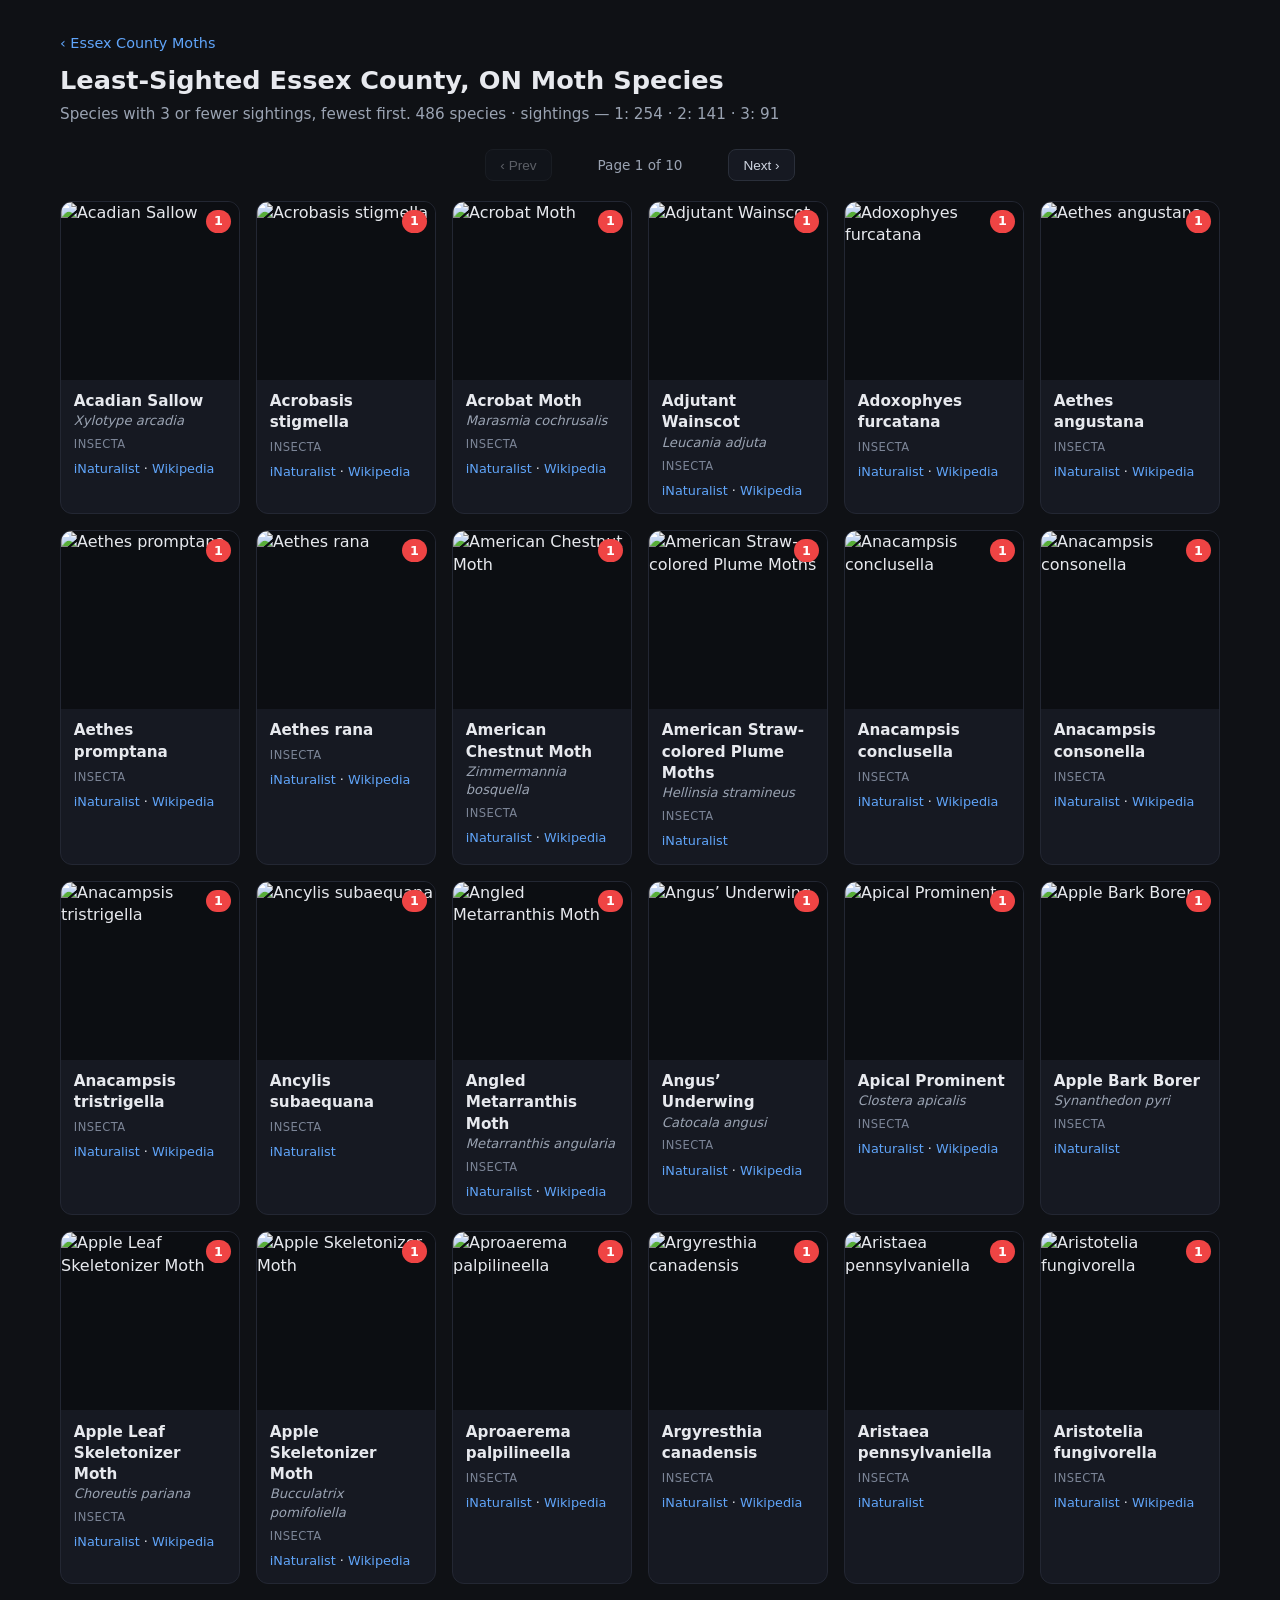
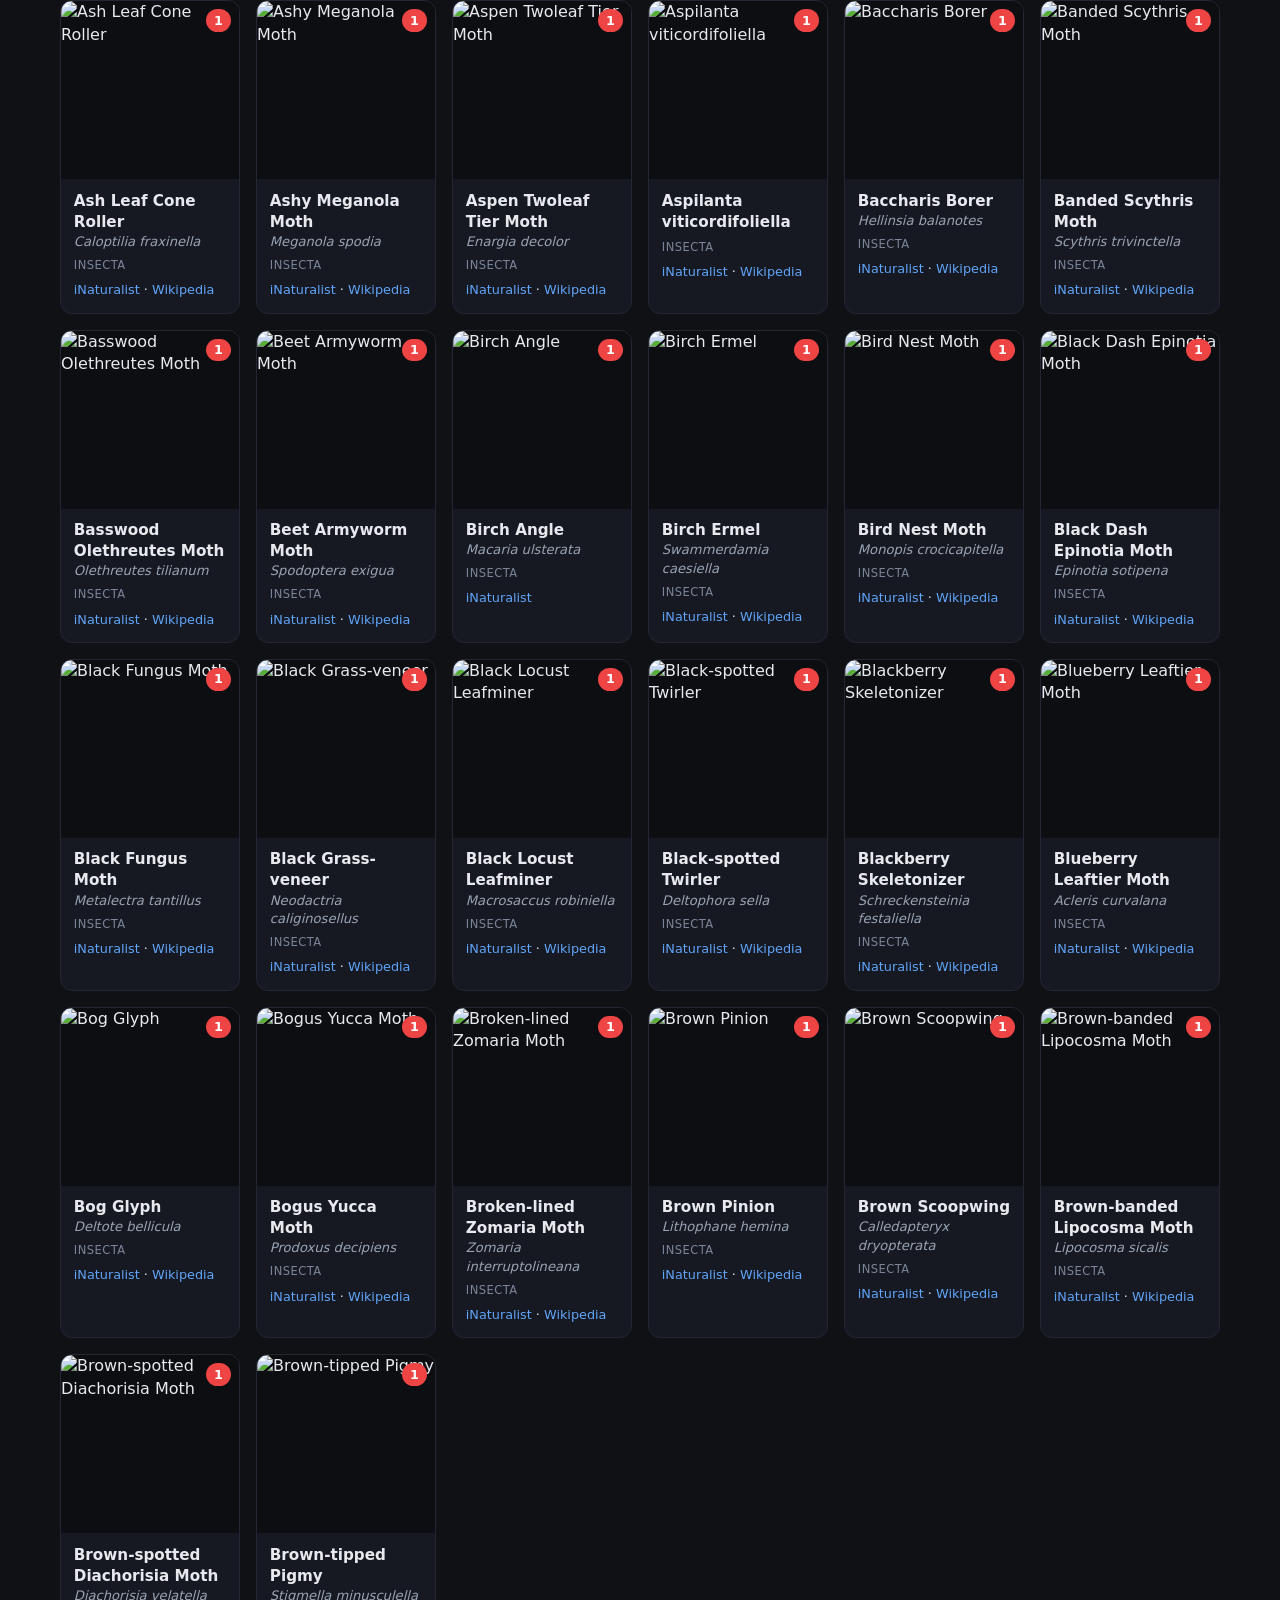
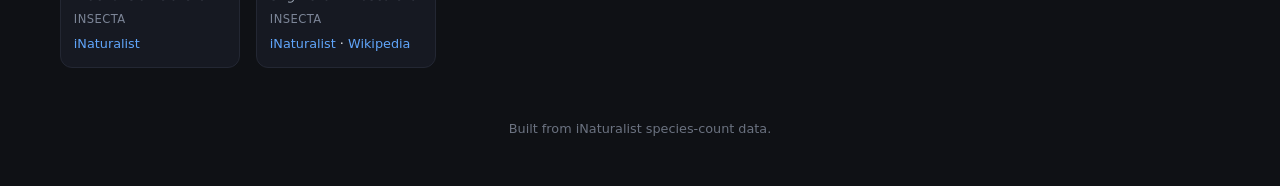
==== least-sighted/index.html @ c6293f6a "Add least-sighted species report page Adds a static /least-sighted page listing Essex County, ON mot" ====
<!DOCTYPE html>
<html lang="en">
<head>
<meta charset="utf-8">
<meta name="viewport" content="width=device-width, initial-scale=1">
<title>Least-Sighted Essex County, ON Moth Species (≤ 3 sightings)</title>
<style>
  :root { color-scheme: light dark; }
  * { box-sizing: border-box; }
  body {
    margin: 0; font-family: system-ui, -apple-system, Segoe UI, Roboto, sans-serif;
    background: #0f1115; color: #e7e9ee; line-height: 1.4;
  }
  header { padding: 2rem 1.25rem 1rem; max-width: 1200px; margin: 0 auto; }
  h1 { margin: 0 0 .35rem; font-size: 1.6rem; }
  .back { display: inline-block; margin-bottom: .6rem; color: #60a5fa; text-decoration: none; font-size: .9rem; }
  .back:hover { text-decoration: underline; }
  .sub { color: #9aa3b2; font-size: .95rem; }
  .grid {
    display: grid; gap: 1rem; padding: 1.25rem; max-width: 1200px; margin: 0 auto;
    grid-template-columns: repeat(auto-fill, minmax(180px, 1fr));
  }
  .card {
    background: #161922; border: 1px solid #232733; border-radius: 12px; overflow: hidden;
    display: flex; flex-direction: column;
  }
  .card[hidden] { display: none; }
  .photo { position: relative; aspect-ratio: 1; background: #0c0e12; }
  .photo img { width: 100%; height: 100%; object-fit: cover; display: block; }
  .no-photo {
    width: 100%; height: 100%; display: flex; align-items: center; justify-content: center;
    color: #555c6b; font-size: .8rem;
  }
  .badge {
    position: absolute; top: .5rem; right: .5rem; background: #ef4444; color: #fff;
    font-weight: 700; font-size: .8rem; padding: .15rem .5rem; border-radius: 999px;
  }
  .body { padding: .7rem .8rem .85rem; }
  .name { font-weight: 600; font-size: .95rem; }
  .sci { font-style: italic; color: #9aa3b2; font-size: .82rem; }
  .group { margin-top: .35rem; font-size: .72rem; color: #7c8597; text-transform: uppercase; letter-spacing: .04em; }
  .links { margin-top: .5rem; font-size: .8rem; }
  .links a { color: #60a5fa; text-decoration: none; }
  .links a:hover { text-decoration: underline; }
  .pager {
    display: flex; justify-content: center; align-items: center; gap: 1rem;
    padding: .5rem 1.25rem 0; max-width: 1200px; margin: 0 auto;
  }
  .pager button {
    padding: .45rem .9rem; border-radius: 8px; border: 1px solid #2a2f3a;
    background: #161922; color: #cfd5e1; cursor: pointer; font-size: .85rem;
  }
  .pager button:disabled { opacity: .4; cursor: default; }
  .pager .status { color: #9aa3b2; font-size: .85rem; min-width: 9rem; text-align: center; }
  footer { text-align: center; color: #6b7280; font-size: .8rem; padding: 2rem 1rem 3rem; }
</style>
</head>
<body>
<header>
  <a class="back" href="/">‹ Essex County Moths</a>
  <h1>Least-Sighted Essex County, ON Moth Species</h1>
  <div class="sub">
    Species with 3 or fewer sightings, fewest first.
    486 species · sightings — 1: 254 · 2: 141 · 3: 91
  </div>
</header>
<nav class="pager">
  <button id="prev">‹ Prev</button>
  <span class="status" id="status"></span>
  <button id="next">Next ›</button>
</nav>
<main>
  <div class="grid" id="grid">
      <article class="card" data-count="1">
        <div class="photo"><img loading="lazy" src="https://inaturalist-open-data.s3.amazonaws.com/photos/228590943/square.jpg" alt="Acadian Sallow"><span class="badge">1</span></div>
        <div class="body">
          <div class="name">Acadian Sallow</div>
          <div class="sci">Xylotype arcadia</div>
          <div class="group">Insecta</div>
          <div class="links"><a href="https://www.inaturalist.org/taxa/233867" target="_blank" rel="noopener">iNaturalist</a> · <a href="https://en.wikipedia.org/wiki/Xylotype_arcadia" target="_blank" rel="noopener">Wikipedia</a></div>
        </div>
      </article>
      <article class="card" data-count="1">
        <div class="photo"><img loading="lazy" src="https://inaturalist-open-data.s3.amazonaws.com/photos/45011936/square.jpeg" alt="Acrobasis stigmella"><span class="badge">1</span></div>
        <div class="body">
          <div class="name">Acrobasis stigmella</div>
          
          <div class="group">Insecta</div>
          <div class="links"><a href="https://www.inaturalist.org/taxa/212387" target="_blank" rel="noopener">iNaturalist</a> · <a href="http://en.wikipedia.org/wiki/Acrobasis_stigmella" target="_blank" rel="noopener">Wikipedia</a></div>
        </div>
      </article>
      <article class="card" data-count="1">
        <div class="photo"><img loading="lazy" src="https://static.inaturalist.org/photos/108784611/square.jpeg" alt="Acrobat Moth"><span class="badge">1</span></div>
        <div class="body">
          <div class="name">Acrobat Moth</div>
          <div class="sci">Marasmia cochrusalis</div>
          <div class="group">Insecta</div>
          <div class="links"><a href="https://www.inaturalist.org/taxa/1273860" target="_blank" rel="noopener">iNaturalist</a> · <a href="https://en.wikipedia.org/wiki/Cnaphalocrocis_cochrusalis" target="_blank" rel="noopener">Wikipedia</a></div>
        </div>
      </article>
      <article class="card" data-count="1">
        <div class="photo"><img loading="lazy" src="https://inaturalist-open-data.s3.amazonaws.com/photos/2779667/square.jpg" alt="Adjutant Wainscot"><span class="badge">1</span></div>
        <div class="body">
          <div class="name">Adjutant Wainscot</div>
          <div class="sci">Leucania adjuta</div>
          <div class="group">Insecta</div>
          <div class="links"><a href="https://www.inaturalist.org/taxa/223541" target="_blank" rel="noopener">iNaturalist</a> · <a href="http://en.wikipedia.org/wiki/Leucania_adjuta" target="_blank" rel="noopener">Wikipedia</a></div>
        </div>
      </article>
      <article class="card" data-count="1">
        <div class="photo"><img loading="lazy" src="https://inaturalist-open-data.s3.amazonaws.com/photos/51182536/square.jpeg" alt="Adoxophyes furcatana"><span class="badge">1</span></div>
        <div class="body">
          <div class="name">Adoxophyes furcatana</div>
          
          <div class="group">Insecta</div>
          <div class="links"><a href="https://www.inaturalist.org/taxa/417052" target="_blank" rel="noopener">iNaturalist</a> · <a href="http://en.wikipedia.org/wiki/Adoxophyes_furcatana" target="_blank" rel="noopener">Wikipedia</a></div>
        </div>
      </article>
      <article class="card" data-count="1">
        <div class="photo"><img loading="lazy" src="https://inaturalist-open-data.s3.amazonaws.com/photos/246183933/square.jpeg" alt="Aethes angustana"><span class="badge">1</span></div>
        <div class="body">
          <div class="name">Aethes angustana</div>
          
          <div class="group">Insecta</div>
          <div class="links"><a href="https://www.inaturalist.org/taxa/147369" target="_blank" rel="noopener">iNaturalist</a> · <a href="http://en.wikipedia.org/wiki/Aethes_angustana" target="_blank" rel="noopener">Wikipedia</a></div>
        </div>
      </article>
      <article class="card" data-count="1">
        <div class="photo"><img loading="lazy" src="https://static.inaturalist.org/photos/131575734/square.jpg" alt="Aethes promptana"><span class="badge">1</span></div>
        <div class="body">
          <div class="name">Aethes promptana</div>
          
          <div class="group">Insecta</div>
          <div class="links"><a href="https://www.inaturalist.org/taxa/326204" target="_blank" rel="noopener">iNaturalist</a> · <a href="http://en.wikipedia.org/wiki/Aethes_promptana" target="_blank" rel="noopener">Wikipedia</a></div>
        </div>
      </article>
      <article class="card" data-count="1">
        <div class="photo"><img loading="lazy" src="https://static.inaturalist.org/photos/153287614/square.jpg" alt="Aethes rana"><span class="badge">1</span></div>
        <div class="body">
          <div class="name">Aethes rana</div>
          
          <div class="group">Insecta</div>
          <div class="links"><a href="https://www.inaturalist.org/taxa/417063" target="_blank" rel="noopener">iNaturalist</a> · <a href="http://en.wikipedia.org/wiki/Aethes_rana" target="_blank" rel="noopener">Wikipedia</a></div>
        </div>
      </article>
      <article class="card" data-count="1">
        <div class="photo"><img loading="lazy" src="https://inaturalist-open-data.s3.amazonaws.com/photos/14692122/square.jpg" alt="American Chestnut Moth"><span class="badge">1</span></div>
        <div class="body">
          <div class="name">American Chestnut Moth</div>
          <div class="sci">Zimmermannia bosquella</div>
          <div class="group">Insecta</div>
          <div class="links"><a href="https://www.inaturalist.org/taxa/702266" target="_blank" rel="noopener">iNaturalist</a> · <a href="https://en.wikipedia.org/wiki/Zimmermannia_bosquella" target="_blank" rel="noopener">Wikipedia</a></div>
        </div>
      </article>
      <article class="card" data-count="1">
        <div class="photo"><img loading="lazy" src="https://inaturalist-open-data.s3.amazonaws.com/photos/91173132/square.jpg" alt="American Straw-colored Plume Moths"><span class="badge">1</span></div>
        <div class="body">
          <div class="name">American Straw-colored Plume Moths</div>
          <div class="sci">Hellinsia stramineus</div>
          <div class="group">Insecta</div>
          <div class="links"><a href="https://www.inaturalist.org/taxa/1520302" target="_blank" rel="noopener">iNaturalist</a></div>
        </div>
      </article>
      <article class="card" data-count="1">
        <div class="photo"><img loading="lazy" src="https://inaturalist-open-data.s3.amazonaws.com/photos/219558290/square.jpg" alt="Anacampsis conclusella"><span class="badge">1</span></div>
        <div class="body">
          <div class="name">Anacampsis conclusella</div>
          
          <div class="group">Insecta</div>
          <div class="links"><a href="https://www.inaturalist.org/taxa/213495" target="_blank" rel="noopener">iNaturalist</a> · <a href="http://en.wikipedia.org/wiki/Anacampsis_conclusella" target="_blank" rel="noopener">Wikipedia</a></div>
        </div>
      </article>
      <article class="card" data-count="1">
        <div class="photo"><img loading="lazy" src="https://static.inaturalist.org/photos/159290033/square.jpg" alt="Anacampsis consonella"><span class="badge">1</span></div>
        <div class="body">
          <div class="name">Anacampsis consonella</div>
          
          <div class="group">Insecta</div>
          <div class="links"><a href="https://www.inaturalist.org/taxa/931537" target="_blank" rel="noopener">iNaturalist</a> · <a href="https://en.wikipedia.org/wiki/Anacampsis_consonella" target="_blank" rel="noopener">Wikipedia</a></div>
        </div>
      </article>
      <article class="card" data-count="1">
        <div class="photo"><img loading="lazy" src="https://inaturalist-open-data.s3.amazonaws.com/photos/9163105/square.jpg" alt="Anacampsis tristrigella"><span class="badge">1</span></div>
        <div class="body">
          <div class="name">Anacampsis tristrigella</div>
          
          <div class="group">Insecta</div>
          <div class="links"><a href="https://www.inaturalist.org/taxa/213500" target="_blank" rel="noopener">iNaturalist</a> · <a href="http://en.wikipedia.org/wiki/Anacampsis_tristrigella" target="_blank" rel="noopener">Wikipedia</a></div>
        </div>
      </article>
      <article class="card" data-count="1">
        <div class="photo"><img loading="lazy" src="https://inaturalist-open-data.s3.amazonaws.com/photos/125121401/square.jpg" alt="Ancylis subaequana"><span class="badge">1</span></div>
        <div class="body">
          <div class="name">Ancylis subaequana</div>
          
          <div class="group">Insecta</div>
          <div class="links"><a href="https://www.inaturalist.org/taxa/1240363" target="_blank" rel="noopener">iNaturalist</a></div>
        </div>
      </article>
      <article class="card" data-count="1">
        <div class="photo"><img loading="lazy" src="https://static.inaturalist.org/photos/20869927/square.jpg" alt="Angled Metarranthis Moth"><span class="badge">1</span></div>
        <div class="body">
          <div class="name">Angled Metarranthis Moth</div>
          <div class="sci">Metarranthis angularia</div>
          <div class="group">Insecta</div>
          <div class="links"><a href="https://www.inaturalist.org/taxa/224981" target="_blank" rel="noopener">iNaturalist</a> · <a href="https://en.wikipedia.org/wiki/Metarranthis_angularia" target="_blank" rel="noopener">Wikipedia</a></div>
        </div>
      </article>
      <article class="card" data-count="1">
        <div class="photo"><img loading="lazy" src="https://inaturalist-open-data.s3.amazonaws.com/photos/4463644/square.jpg" alt="Angus’ Underwing"><span class="badge">1</span></div>
        <div class="body">
          <div class="name">Angus’ Underwing</div>
          <div class="sci">Catocala angusi</div>
          <div class="group">Insecta</div>
          <div class="links"><a href="https://www.inaturalist.org/taxa/216253" target="_blank" rel="noopener">iNaturalist</a> · <a href="http://en.wikipedia.org/wiki/Catocala_angusi" target="_blank" rel="noopener">Wikipedia</a></div>
        </div>
      </article>
      <article class="card" data-count="1">
        <div class="photo"><img loading="lazy" src="https://inaturalist-open-data.s3.amazonaws.com/photos/219722483/square.jpeg" alt="Apical Prominent"><span class="badge">1</span></div>
        <div class="body">
          <div class="name">Apical Prominent</div>
          <div class="sci">Clostera apicalis</div>
          <div class="group">Insecta</div>
          <div class="links"><a href="https://www.inaturalist.org/taxa/59199" target="_blank" rel="noopener">iNaturalist</a> · <a href="http://en.wikipedia.org/wiki/Clostera_apicalis" target="_blank" rel="noopener">Wikipedia</a></div>
        </div>
      </article>
      <article class="card" data-count="1">
        <div class="photo"><img loading="lazy" src="https://inaturalist-open-data.s3.amazonaws.com/photos/9532154/square.jpg" alt="Apple Bark Borer"><span class="badge">1</span></div>
        <div class="body">
          <div class="name">Apple Bark Borer</div>
          <div class="sci">Synanthedon pyri</div>
          <div class="group">Insecta</div>
          <div class="links"><a href="https://www.inaturalist.org/taxa/232124" target="_blank" rel="noopener">iNaturalist</a></div>
        </div>
      </article>
      <article class="card" data-count="1">
        <div class="photo"><img loading="lazy" src="https://inaturalist-open-data.s3.amazonaws.com/photos/20405516/square.jpg" alt="Apple Leaf Skeletonizer Moth"><span class="badge">1</span></div>
        <div class="body">
          <div class="name">Apple Leaf Skeletonizer Moth</div>
          <div class="sci">Choreutis pariana</div>
          <div class="group">Insecta</div>
          <div class="links"><a href="https://www.inaturalist.org/taxa/203337" target="_blank" rel="noopener">iNaturalist</a> · <a href="http://en.wikipedia.org/wiki/Choreutis_pariana" target="_blank" rel="noopener">Wikipedia</a></div>
        </div>
      </article>
      <article class="card" data-count="1">
        <div class="photo"><img loading="lazy" src="https://inaturalist-open-data.s3.amazonaws.com/photos/4809365/square.jpeg" alt="Apple Skeletonizer Moth"><span class="badge">1</span></div>
        <div class="body">
          <div class="name">Apple Skeletonizer Moth</div>
          <div class="sci">Bucculatrix pomifoliella</div>
          <div class="group">Insecta</div>
          <div class="links"><a href="https://www.inaturalist.org/taxa/215510" target="_blank" rel="noopener">iNaturalist</a> · <a href="http://en.wikipedia.org/wiki/Bucculatrix_pomifoliella" target="_blank" rel="noopener">Wikipedia</a></div>
        </div>
      </article>
      <article class="card" data-count="1">
        <div class="photo"><img loading="lazy" src="https://inaturalist-open-data.s3.amazonaws.com/photos/4551488/square.jpeg" alt="Aproaerema palpilineella"><span class="badge">1</span></div>
        <div class="body">
          <div class="name">Aproaerema palpilineella</div>
          
          <div class="group">Insecta</div>
          <div class="links"><a href="https://www.inaturalist.org/taxa/791098" target="_blank" rel="noopener">iNaturalist</a> · <a href="https://en.wikipedia.org/wiki/Aproaerema_palpilineella" target="_blank" rel="noopener">Wikipedia</a></div>
        </div>
      </article>
      <article class="card" data-count="1">
        <div class="photo"><img loading="lazy" src="https://inaturalist-open-data.s3.amazonaws.com/photos/466588173/square.jpg" alt="Argyresthia canadensis"><span class="badge">1</span></div>
        <div class="body">
          <div class="name">Argyresthia canadensis</div>
          
          <div class="group">Insecta</div>
          <div class="links"><a href="https://www.inaturalist.org/taxa/214134" target="_blank" rel="noopener">iNaturalist</a> · <a href="http://en.wikipedia.org/wiki/Argyresthia_canadensis" target="_blank" rel="noopener">Wikipedia</a></div>
        </div>
      </article>
      <article class="card" data-count="1">
        <div class="photo"><img loading="lazy" src="https://static.inaturalist.org/photos/48729256/square.jpg" alt="Aristaea pennsylvaniella"><span class="badge">1</span></div>
        <div class="body">
          <div class="name">Aristaea pennsylvaniella</div>
          
          <div class="group">Insecta</div>
          <div class="links"><a href="https://www.inaturalist.org/taxa/1514594" target="_blank" rel="noopener">iNaturalist</a></div>
        </div>
      </article>
      <article class="card" data-count="1">
        <div class="photo"><img loading="lazy" src="https://static.inaturalist.org/photos/12808091/square.jpg" alt="Aristotelia fungivorella"><span class="badge">1</span></div>
        <div class="body">
          <div class="name">Aristotelia fungivorella</div>
          
          <div class="group">Insecta</div>
          <div class="links"><a href="https://www.inaturalist.org/taxa/215213" target="_blank" rel="noopener">iNaturalist</a> · <a href="http://en.wikipedia.org/wiki/Aristotelia_fungivorella" target="_blank" rel="noopener">Wikipedia</a></div>
        </div>
      </article>
      <article class="card" data-count="1">
        <div class="photo"><img loading="lazy" src="https://static.inaturalist.org/photos/12802231/square.jpg" alt="Ash Leaf Cone Roller"><span class="badge">1</span></div>
        <div class="body">
          <div class="name">Ash Leaf Cone Roller</div>
          <div class="sci">Caloptilia fraxinella</div>
          <div class="group">Insecta</div>
          <div class="links"><a href="https://www.inaturalist.org/taxa/215892" target="_blank" rel="noopener">iNaturalist</a> · <a href="http://en.wikipedia.org/wiki/Caloptilia_fraxinella" target="_blank" rel="noopener">Wikipedia</a></div>
        </div>
      </article>
      <article class="card" data-count="1">
        <div class="photo"><img loading="lazy" src="https://inaturalist-open-data.s3.amazonaws.com/photos/3085801/square.jpg" alt="Ashy Meganola Moth"><span class="badge">1</span></div>
        <div class="body">
          <div class="name">Ashy Meganola Moth</div>
          <div class="sci">Meganola spodia</div>
          <div class="group">Insecta</div>
          <div class="links"><a href="https://www.inaturalist.org/taxa/224527" target="_blank" rel="noopener">iNaturalist</a> · <a href="https://en.wikipedia.org/wiki/Meganola_spodia" target="_blank" rel="noopener">Wikipedia</a></div>
        </div>
      </article>
      <article class="card" data-count="1">
        <div class="photo"><img loading="lazy" src="https://inaturalist-open-data.s3.amazonaws.com/photos/151677131/square.jpeg" alt="Aspen Twoleaf Tier Moth"><span class="badge">1</span></div>
        <div class="body">
          <div class="name">Aspen Twoleaf Tier Moth</div>
          <div class="sci">Enargia decolor</div>
          <div class="group">Insecta</div>
          <div class="links"><a href="https://www.inaturalist.org/taxa/219124" target="_blank" rel="noopener">iNaturalist</a> · <a href="http://en.wikipedia.org/wiki/Enargia_decolor" target="_blank" rel="noopener">Wikipedia</a></div>
        </div>
      </article>
      <article class="card" data-count="1">
        <div class="photo"><img loading="lazy" src="https://inaturalist-open-data.s3.amazonaws.com/photos/50436416/square.jpeg" alt="Aspilanta viticordifoliella"><span class="badge">1</span></div>
        <div class="body">
          <div class="name">Aspilanta viticordifoliella</div>
          
          <div class="group">Insecta</div>
          <div class="links"><a href="https://www.inaturalist.org/taxa/1119472" target="_blank" rel="noopener">iNaturalist</a> · <a href="https://en.wikipedia.org/wiki/Aspilanta_viticordifoliella" target="_blank" rel="noopener">Wikipedia</a></div>
        </div>
      </article>
      <article class="card" data-count="1">
        <div class="photo"><img loading="lazy" src="https://inaturalist-open-data.s3.amazonaws.com/photos/14837835/square.jpg" alt="Baccharis Borer"><span class="badge">1</span></div>
        <div class="body">
          <div class="name">Baccharis Borer</div>
          <div class="sci">Hellinsia balanotes</div>
          <div class="group">Insecta</div>
          <div class="links"><a href="https://www.inaturalist.org/taxa/479364" target="_blank" rel="noopener">iNaturalist</a> · <a href="http://en.wikipedia.org/wiki/Hellinsia_balanotes" target="_blank" rel="noopener">Wikipedia</a></div>
        </div>
      </article>
      <article class="card" data-count="1">
        <div class="photo"><img loading="lazy" src="https://inaturalist-open-data.s3.amazonaws.com/photos/92805337/square.jpeg" alt="Banded Scythris Moth"><span class="badge">1</span></div>
        <div class="body">
          <div class="name">Banded Scythris Moth</div>
          <div class="sci">Scythris trivinctella</div>
          <div class="group">Insecta</div>
          <div class="links"><a href="https://www.inaturalist.org/taxa/332481" target="_blank" rel="noopener">iNaturalist</a> · <a href="http://en.wikipedia.org/wiki/Scythris_trivinctella" target="_blank" rel="noopener">Wikipedia</a></div>
        </div>
      </article>
      <article class="card" data-count="1">
        <div class="photo"><img loading="lazy" src="https://inaturalist-open-data.s3.amazonaws.com/photos/673898/square.jpg" alt="Basswood Olethreutes Moth"><span class="badge">1</span></div>
        <div class="body">
          <div class="name">Basswood Olethreutes Moth</div>
          <div class="sci">Olethreutes tilianum</div>
          <div class="group">Insecta</div>
          <div class="links"><a href="https://www.inaturalist.org/taxa/325989" target="_blank" rel="noopener">iNaturalist</a> · <a href="http://en.wikipedia.org/wiki/Olethreutes_tilianum" target="_blank" rel="noopener">Wikipedia</a></div>
        </div>
      </article>
      <article class="card" data-count="1">
        <div class="photo"><img loading="lazy" src="https://static.inaturalist.org/photos/105568573/square.jpeg" alt="Beet Armyworm Moth"><span class="badge">1</span></div>
        <div class="body">
          <div class="name">Beet Armyworm Moth</div>
          <div class="sci">Spodoptera exigua</div>
          <div class="group">Insecta</div>
          <div class="links"><a href="https://www.inaturalist.org/taxa/231425" target="_blank" rel="noopener">iNaturalist</a> · <a href="http://en.wikipedia.org/wiki/Beet_armyworm" target="_blank" rel="noopener">Wikipedia</a></div>
        </div>
      </article>
      <article class="card" data-count="1">
        <div class="photo"><img loading="lazy" src="https://inaturalist-open-data.s3.amazonaws.com/photos/80650597/square.jpeg" alt="Birch Angle"><span class="badge">1</span></div>
        <div class="body">
          <div class="name">Birch Angle</div>
          <div class="sci">Macaria ulsterata</div>
          <div class="group">Insecta</div>
          <div class="links"><a href="https://www.inaturalist.org/taxa/1382006" target="_blank" rel="noopener">iNaturalist</a></div>
        </div>
      </article>
      <article class="card" data-count="1">
        <div class="photo"><img loading="lazy" src="https://static.inaturalist.org/photos/12808109/square.jpg" alt="Birch Ermel"><span class="badge">1</span></div>
        <div class="body">
          <div class="name">Birch Ermel</div>
          <div class="sci">Swammerdamia caesiella</div>
          <div class="group">Insecta</div>
          <div class="links"><a href="https://www.inaturalist.org/taxa/232017" target="_blank" rel="noopener">iNaturalist</a> · <a href="https://en.wikipedia.org/wiki/Swammerdamia_caesiella" target="_blank" rel="noopener">Wikipedia</a></div>
        </div>
      </article>
      <article class="card" data-count="1">
        <div class="photo"><img loading="lazy" src="https://static.inaturalist.org/photos/52753586/square.jpeg" alt="Bird Nest Moth"><span class="badge">1</span></div>
        <div class="body">
          <div class="name">Bird Nest Moth</div>
          <div class="sci">Monopis crocicapitella</div>
          <div class="group">Insecta</div>
          <div class="links"><a href="https://www.inaturalist.org/taxa/225223" target="_blank" rel="noopener">iNaturalist</a> · <a href="http://en.wikipedia.org/wiki/Monopis_crocicapitella" target="_blank" rel="noopener">Wikipedia</a></div>
        </div>
      </article>
      <article class="card" data-count="1">
        <div class="photo"><img loading="lazy" src="https://inaturalist-open-data.s3.amazonaws.com/photos/13759217/square.jpg" alt="Black Dash Epinotia Moth"><span class="badge">1</span></div>
        <div class="body">
          <div class="name">Black Dash Epinotia Moth</div>
          <div class="sci">Epinotia sotipena</div>
          <div class="group">Insecta</div>
          <div class="links"><a href="https://www.inaturalist.org/taxa/219348" target="_blank" rel="noopener">iNaturalist</a> · <a href="https://en.wikipedia.org/wiki/Epinotia_sotipena" target="_blank" rel="noopener">Wikipedia</a></div>
        </div>
      </article>
      <article class="card" data-count="1">
        <div class="photo"><img loading="lazy" src="https://inaturalist-open-data.s3.amazonaws.com/photos/2605921/square.jpg" alt="Black Fungus Moth"><span class="badge">1</span></div>
        <div class="body">
          <div class="name">Black Fungus Moth</div>
          <div class="sci">Metalectra tantillus</div>
          <div class="group">Insecta</div>
          <div class="links"><a href="https://www.inaturalist.org/taxa/224972" target="_blank" rel="noopener">iNaturalist</a> · <a href="http://en.wikipedia.org/wiki/Metalectra_tantillus" target="_blank" rel="noopener">Wikipedia</a></div>
        </div>
      </article>
      <article class="card" data-count="1">
        <div class="photo"><img loading="lazy" src="https://inaturalist-open-data.s3.amazonaws.com/photos/358053/square.JPG" alt="Black Grass-veneer"><span class="badge">1</span></div>
        <div class="body">
          <div class="name">Black Grass-veneer</div>
          <div class="sci">Neodactria caliginosellus</div>
          <div class="group">Insecta</div>
          <div class="links"><a href="https://www.inaturalist.org/taxa/320585" target="_blank" rel="noopener">iNaturalist</a> · <a href="http://en.wikipedia.org/wiki/Neodactria_caliginosellus" target="_blank" rel="noopener">Wikipedia</a></div>
        </div>
      </article>
      <article class="card" data-count="1">
        <div class="photo"><img loading="lazy" src="https://inaturalist-open-data.s3.amazonaws.com/photos/407118892/square.jpg" alt="Black Locust Leafminer"><span class="badge">1</span></div>
        <div class="body">
          <div class="name">Black Locust Leafminer</div>
          <div class="sci">Macrosaccus robiniella</div>
          <div class="group">Insecta</div>
          <div class="links"><a href="https://www.inaturalist.org/taxa/508151" target="_blank" rel="noopener">iNaturalist</a> · <a href="http://en.wikipedia.org/wiki/Macrosaccus_robiniella" target="_blank" rel="noopener">Wikipedia</a></div>
        </div>
      </article>
      <article class="card" data-count="1">
        <div class="photo"><img loading="lazy" src="https://inaturalist-open-data.s3.amazonaws.com/photos/83754114/square.jpg" alt="Black-spotted Twirler"><span class="badge">1</span></div>
        <div class="body">
          <div class="name">Black-spotted Twirler</div>
          <div class="sci">Deltophora sella</div>
          <div class="group">Insecta</div>
          <div class="links"><a href="https://www.inaturalist.org/taxa/324643" target="_blank" rel="noopener">iNaturalist</a> · <a href="http://en.wikipedia.org/wiki/Deltophora_sella" target="_blank" rel="noopener">Wikipedia</a></div>
        </div>
      </article>
      <article class="card" data-count="1">
        <div class="photo"><img loading="lazy" src="https://static.inaturalist.org/photos/17403666/square.jpg" alt="Blackberry Skeletonizer"><span class="badge">1</span></div>
        <div class="body">
          <div class="name">Blackberry Skeletonizer</div>
          <div class="sci">Schreckensteinia festaliella</div>
          <div class="group">Insecta</div>
          <div class="links"><a href="https://www.inaturalist.org/taxa/345532" target="_blank" rel="noopener">iNaturalist</a> · <a href="http://en.wikipedia.org/wiki/Schreckensteinia_festaliella" target="_blank" rel="noopener">Wikipedia</a></div>
        </div>
      </article>
      <article class="card" data-count="1">
        <div class="photo"><img loading="lazy" src="https://static.inaturalist.org/photos/4491154/square.jpg" alt="Blueberry Leaftier Moth"><span class="badge">1</span></div>
        <div class="body">
          <div class="name">Blueberry Leaftier Moth</div>
          <div class="sci">Acleris curvalana</div>
          <div class="group">Insecta</div>
          <div class="links"><a href="https://www.inaturalist.org/taxa/174131" target="_blank" rel="noopener">iNaturalist</a> · <a href="http://en.wikipedia.org/wiki/Acleris_curvalana" target="_blank" rel="noopener">Wikipedia</a></div>
        </div>
      </article>
      <article class="card" data-count="1">
        <div class="photo"><img loading="lazy" src="https://inaturalist-open-data.s3.amazonaws.com/photos/4867108/square.jpg" alt="Bog Glyph"><span class="badge">1</span></div>
        <div class="body">
          <div class="name">Bog Glyph</div>
          <div class="sci">Deltote bellicula</div>
          <div class="group">Insecta</div>
          <div class="links"><a href="https://www.inaturalist.org/taxa/218208" target="_blank" rel="noopener">iNaturalist</a> · <a href="https://en.wikipedia.org/wiki/Deltote_bellicula" target="_blank" rel="noopener">Wikipedia</a></div>
        </div>
      </article>
      <article class="card" data-count="1">
        <div class="photo"><img loading="lazy" src="https://static.inaturalist.org/photos/289585323/square.jpg" alt="Bogus Yucca Moth"><span class="badge">1</span></div>
        <div class="body">
          <div class="name">Bogus Yucca Moth</div>
          <div class="sci">Prodoxus decipiens</div>
          <div class="group">Insecta</div>
          <div class="links"><a href="https://www.inaturalist.org/taxa/416836" target="_blank" rel="noopener">iNaturalist</a> · <a href="http://en.wikipedia.org/wiki/Prodoxus_quinquepunctellus" target="_blank" rel="noopener">Wikipedia</a></div>
        </div>
      </article>
      <article class="card" data-count="1">
        <div class="photo"><img loading="lazy" src="https://inaturalist-open-data.s3.amazonaws.com/photos/2501813/square.JPG" alt="Broken-lined Zomaria Moth"><span class="badge">1</span></div>
        <div class="body">
          <div class="name">Broken-lined Zomaria Moth</div>
          <div class="sci">Zomaria interruptolineana</div>
          <div class="group">Insecta</div>
          <div class="links"><a href="https://www.inaturalist.org/taxa/233997" target="_blank" rel="noopener">iNaturalist</a> · <a href="https://en.wikipedia.org/wiki/Zomaria_interruptolineana" target="_blank" rel="noopener">Wikipedia</a></div>
        </div>
      </article>
      <article class="card" data-count="1">
        <div class="photo"><img loading="lazy" src="https://inaturalist-open-data.s3.amazonaws.com/photos/15732753/square.jpg" alt="Brown Pinion"><span class="badge">1</span></div>
        <div class="body">
          <div class="name">Brown Pinion</div>
          <div class="sci">Lithophane hemina</div>
          <div class="group">Insecta</div>
          <div class="links"><a href="https://www.inaturalist.org/taxa/223985" target="_blank" rel="noopener">iNaturalist</a> · <a href="https://en.wikipedia.org/wiki/Lithophane_hemina" target="_blank" rel="noopener">Wikipedia</a></div>
        </div>
      </article>
      <article class="card" data-count="1">
        <div class="photo"><img loading="lazy" src="https://inaturalist-open-data.s3.amazonaws.com/photos/32582538/square.jpg" alt="Brown Scoopwing"><span class="badge">1</span></div>
        <div class="body">
          <div class="name">Brown Scoopwing</div>
          <div class="sci">Calledapteryx dryopterata</div>
          <div class="group">Insecta</div>
          <div class="links"><a href="https://www.inaturalist.org/taxa/143476" target="_blank" rel="noopener">iNaturalist</a> · <a href="https://en.wikipedia.org/wiki/Calledapteryx" target="_blank" rel="noopener">Wikipedia</a></div>
        </div>
      </article>
      <article class="card" data-count="1">
        <div class="photo"><img loading="lazy" src="https://inaturalist-open-data.s3.amazonaws.com/photos/66433507/square.jpg" alt="Brown-banded Lipocosma Moth"><span class="badge">1</span></div>
        <div class="body">
          <div class="name">Brown-banded Lipocosma Moth</div>
          <div class="sci">Lipocosma sicalis</div>
          <div class="group">Insecta</div>
          <div class="links"><a href="https://www.inaturalist.org/taxa/223923" target="_blank" rel="noopener">iNaturalist</a> · <a href="http://en.wikipedia.org/wiki/Lipocosma_sicalis" target="_blank" rel="noopener">Wikipedia</a></div>
        </div>
      </article>
      <article class="card" data-count="1">
        <div class="photo"><img loading="lazy" src="https://inaturalist-open-data.s3.amazonaws.com/photos/52897102/square.jpg" alt="Brown-spotted Diachorisia Moth"><span class="badge">1</span></div>
        <div class="body">
          <div class="name">Brown-spotted Diachorisia Moth</div>
          <div class="sci">Diachorisia velatella</div>
          <div class="group">Insecta</div>
          <div class="links"><a href="https://www.inaturalist.org/taxa/360115" target="_blank" rel="noopener">iNaturalist</a></div>
        </div>
      </article>
      <article class="card" data-count="1">
        <div class="photo"><img loading="lazy" src="https://inaturalist-open-data.s3.amazonaws.com/photos/84410899/square.jpeg" alt="Brown-tipped Pigmy"><span class="badge">1</span></div>
        <div class="body">
          <div class="name">Brown-tipped Pigmy</div>
          <div class="sci">Stigmella minusculella</div>
          <div class="group">Insecta</div>
          <div class="links"><a href="https://www.inaturalist.org/taxa/875819" target="_blank" rel="noopener">iNaturalist</a> · <a href="https://en.wikipedia.org/wiki/Stigmella_minusculella" target="_blank" rel="noopener">Wikipedia</a></div>
        </div>
      </article>
      <article class="card" data-count="1">
        <div class="photo"><img loading="lazy" src="https://static.inaturalist.org/photos/2096792/square.jpg" alt="Bryotropha"><span class="badge">1</span></div>
        <div class="body">
          <div class="name">Bryotropha</div>
          
          <div class="group">Insecta</div>
          <div class="links"><a href="https://www.inaturalist.org/taxa/173266" target="_blank" rel="noopener">iNaturalist</a> · <a href="http://en.wikipedia.org/wiki/Bryotropha" target="_blank" rel="noopener">Wikipedia</a></div>
        </div>
      </article>
      <article class="card" data-count="1">
        <div class="photo"><img loading="lazy" src="https://static.inaturalist.org/photos/12826183/square.jpg" alt="Caloptilia cornusella"><span class="badge">1</span></div>
        <div class="body">
          <div class="name">Caloptilia cornusella</div>
          
          <div class="group">Insecta</div>
          <div class="links"><a href="https://www.inaturalist.org/taxa/215889" target="_blank" rel="noopener">iNaturalist</a> · <a href="http://en.wikipedia.org/wiki/Caloptilia_cornusella" target="_blank" rel="noopener">Wikipedia</a></div>
        </div>
      </article>
      <article class="card" data-count="1">
        <div class="photo"><img loading="lazy" src="https://static.inaturalist.org/photos/31576256/square.jpg" alt="Caloptilia hypericella"><span class="badge">1</span></div>
        <div class="body">
          <div class="name">Caloptilia hypericella</div>
          
          <div class="group">Insecta</div>
          <div class="links"><a href="https://www.inaturalist.org/taxa/867782" target="_blank" rel="noopener">iNaturalist</a> · <a href="https://en.wikipedia.org/wiki/Caloptilia_hypericella" target="_blank" rel="noopener">Wikipedia</a></div>
        </div>
      </article>
      <article class="card" data-count="1">
        <div class="photo"><img loading="lazy" src="https://static.inaturalist.org/photos/17872538/square.jpg" alt="Caloptilia packardella"><span class="badge">1</span></div>
        <div class="body">
          <div class="name">Caloptilia packardella</div>
          
          <div class="group">Insecta</div>
          <div class="links"><a href="https://www.inaturalist.org/taxa/215896" target="_blank" rel="noopener">iNaturalist</a> · <a href="http://en.wikipedia.org/wiki/Caloptilia_packardella" target="_blank" rel="noopener">Wikipedia</a></div>
        </div>
      </article>
      <article class="card" data-count="1">
        <div class="photo"><img loading="lazy" src="https://static.inaturalist.org/photos/9351868/square.jpg" alt="Canadian Agonopterix Moth"><span class="badge">1</span></div>
        <div class="body">
          <div class="name">Canadian Agonopterix Moth</div>
          <div class="sci">Agonopterix canadensis</div>
          <div class="group">Insecta</div>
          <div class="links"><a href="https://www.inaturalist.org/taxa/212738" target="_blank" rel="noopener">iNaturalist</a> · <a href="http://en.wikipedia.org/wiki/Agonopterix_canadensis" target="_blank" rel="noopener">Wikipedia</a></div>
        </div>
      </article>
      <article class="card" data-count="1">
        <div class="photo"><img loading="lazy" src="https://inaturalist-open-data.s3.amazonaws.com/photos/20827113/square.jpg" alt="Canadian Imperial Moth"><span class="badge">1</span></div>
        <div class="body">
          <div class="name">Canadian Imperial Moth</div>
          <div class="sci">Eacles pini</div>
          <div class="group">Insecta</div>
          <div class="links"><a href="https://www.inaturalist.org/taxa/1515055" target="_blank" rel="noopener">iNaturalist</a></div>
        </div>
      </article>
      <article class="card" data-count="1">
        <div class="photo"><img loading="lazy" src="https://inaturalist-open-data.s3.amazonaws.com/photos/33866243/square.jpg" alt="Case-bearing Clothes Moth"><span class="badge">1</span></div>
        <div class="body">
          <div class="name">Case-bearing Clothes Moth</div>
          <div class="sci">Tinea pellionella</div>
          <div class="group">Insecta</div>
          <div class="links"><a href="https://www.inaturalist.org/taxa/193928" target="_blank" rel="noopener">iNaturalist</a> · <a href="http://en.wikipedia.org/wiki/Tinea_pellionella" target="_blank" rel="noopener">Wikipedia</a></div>
        </div>
      </article>
      <article class="card" data-count="1">
        <div class="photo"><img loading="lazy" src="https://inaturalist-open-data.s3.amazonaws.com/photos/109957674/square.jpeg" alt="Catocala orion"><span class="badge">1</span></div>
        <div class="body">
          <div class="name">Catocala orion</div>
          
          <div class="group">Insecta</div>
          <div class="links"><a href="https://www.inaturalist.org/taxa/1180090" target="_blank" rel="noopener">iNaturalist</a> · <a href="https://en.wikipedia.org/wiki/Catocala_meskei" target="_blank" rel="noopener">Wikipedia</a></div>
        </div>
      </article>
      <article class="card" data-count="1">
        <div class="photo"><img loading="lazy" src="https://static.inaturalist.org/photos/151996319/square.jpg" alt="Chionodes hibiscella"><span class="badge">1</span></div>
        <div class="body">
          <div class="name">Chionodes hibiscella</div>
          
          <div class="group">Insecta</div>
          <div class="links"><a href="https://www.inaturalist.org/taxa/416928" target="_blank" rel="noopener">iNaturalist</a> · <a href="http://en.wikipedia.org/wiki/Chionodes_hibiscella" target="_blank" rel="noopener">Wikipedia</a></div>
        </div>
      </article>
      <article class="card" data-count="1">
        <div class="photo"><img loading="lazy" src="https://inaturalist-open-data.s3.amazonaws.com/photos/6237259/square.jpg" alt="Clear Dagger"><span class="badge">1</span></div>
        <div class="body">
          <div class="name">Clear Dagger</div>
          <div class="sci">Acronicta clarescens</div>
          <div class="group">Insecta</div>
          <div class="links"><a href="https://www.inaturalist.org/taxa/212422" target="_blank" rel="noopener">iNaturalist</a> · <a href="http://en.wikipedia.org/wiki/Acronicta_clarescens" target="_blank" rel="noopener">Wikipedia</a></div>
        </div>
      </article>
      <article class="card" data-count="1">
        <div class="photo"><img loading="lazy" src="https://static.inaturalist.org/photos/12873117/square.jpg" alt="Cochylichroa temerana"><span class="badge">1</span></div>
        <div class="body">
          <div class="name">Cochylichroa temerana</div>
          
          <div class="group">Insecta</div>
          <div class="links"><a href="https://www.inaturalist.org/taxa/1019820" target="_blank" rel="noopener">iNaturalist</a> · <a href="https://en.wikipedia.org/wiki/Cochylichroa_temerana" target="_blank" rel="noopener">Wikipedia</a></div>
        </div>
      </article>
      <article class="card" data-count="1">
        <div class="photo"><img loading="lazy" src="https://static.inaturalist.org/photos/59965587/square.jpg" alt="Coleophora kearfottella"><span class="badge">1</span></div>
        <div class="body">
          <div class="name">Coleophora kearfottella</div>
          
          <div class="group">Insecta</div>
          <div class="links"><a href="https://www.inaturalist.org/taxa/217343" target="_blank" rel="noopener">iNaturalist</a> · <a href="http://en.wikipedia.org/wiki/Coleophora_kearfottella" target="_blank" rel="noopener">Wikipedia</a></div>
        </div>
      </article>
      <article class="card" data-count="1">
        <div class="photo"><img loading="lazy" src="https://inaturalist-open-data.s3.amazonaws.com/photos/5225756/square.jpeg" alt="Common Glaphyria Moth"><span class="badge">1</span></div>
        <div class="body">
          <div class="name">Common Glaphyria Moth</div>
          <div class="sci">Glaphyria glaphyralis</div>
          <div class="group">Insecta</div>
          <div class="links"><a href="https://www.inaturalist.org/taxa/220390" target="_blank" rel="noopener">iNaturalist</a> · <a href="http://en.wikipedia.org/wiki/Glaphyria_glaphyralis" target="_blank" rel="noopener">Wikipedia</a></div>
        </div>
      </article>
      <article class="card" data-count="1">
        <div class="photo"><img loading="lazy" src="https://inaturalist-open-data.s3.amazonaws.com/photos/33937416/square.jpeg" alt="Condica illecta"><span class="badge">1</span></div>
        <div class="body">
          <div class="name">Condica illecta</div>
          
          <div class="group">Insecta</div>
          <div class="links"><a href="https://www.inaturalist.org/taxa/199525" target="_blank" rel="noopener">iNaturalist</a> · <a href="http://en.wikipedia.org/wiki/Condica_illecta" target="_blank" rel="noopener">Wikipedia</a></div>
        </div>
      </article>
      <article class="card" data-count="1">
        <div class="photo"><img loading="lazy" src="https://inaturalist-open-data.s3.amazonaws.com/photos/723821/square.JPG" alt="Coneflower Moth"><span class="badge">1</span></div>
        <div class="body">
          <div class="name">Coneflower Moth</div>
          <div class="sci">Dichomeris costarufoella</div>
          <div class="group">Insecta</div>
          <div class="links"><a href="https://www.inaturalist.org/taxa/218375" target="_blank" rel="noopener">iNaturalist</a> · <a href="https://en.wikipedia.org/wiki/Dichomeris_costarufoella" target="_blank" rel="noopener">Wikipedia</a></div>
        </div>
      </article>
      <article class="card" data-count="1">
        <div class="photo"><img loading="lazy" src="https://inaturalist-open-data.s3.amazonaws.com/photos/269030068/square.jpeg" alt="Cranberry Fruitworm Moth and Allies"><span class="badge">1</span></div>
        <div class="body">
          <div class="name">Cranberry Fruitworm Moth and Allies</div>
          <div class="sci">Acrobasis vaccinii</div>
          <div class="group">Insecta</div>
          <div class="links"><a href="https://www.inaturalist.org/taxa/1295940" target="_blank" rel="noopener">iNaturalist</a> · <a href="https://en.wikipedia.org/wiki/Acrobasis_vaccinii" target="_blank" rel="noopener">Wikipedia</a></div>
        </div>
      </article>
      <article class="card" data-count="1">
        <div class="photo"><img loading="lazy" src="https://inaturalist-open-data.s3.amazonaws.com/photos/10120609/square.jpg" alt="Cremastobombycia ignota"><span class="badge">1</span></div>
        <div class="body">
          <div class="name">Cremastobombycia ignota</div>
          
          <div class="group">Insecta</div>
          <div class="links"><a href="https://www.inaturalist.org/taxa/508148" target="_blank" rel="noopener">iNaturalist</a> · <a href="https://en.wikipedia.org/wiki/Cremastobombycia_ignota" target="_blank" rel="noopener">Wikipedia</a></div>
        </div>
      </article>
      <article class="card" data-count="1">
        <div class="photo"><img loading="lazy" src="https://static.inaturalist.org/photos/287838000/square.jpeg" alt="Cydia costastrigulana"><span class="badge">1</span></div>
        <div class="body">
          <div class="name">Cydia costastrigulana</div>
          
          <div class="group">Insecta</div>
          <div class="links"><a href="https://www.inaturalist.org/taxa/1292748" target="_blank" rel="noopener">iNaturalist</a></div>
        </div>
      </article>
      <article class="card" data-count="1">
        <div class="photo"><img loading="lazy" src="https://static.inaturalist.org/photos/12956911/square.jpg" alt="Dark Acrolophus"><span class="badge">1</span></div>
        <div class="body">
          <div class="name">Dark Acrolophus</div>
          <div class="sci">Acrolophus mora</div>
          <div class="group">Insecta</div>
          <div class="links"><a href="https://www.inaturalist.org/taxa/1252860" target="_blank" rel="noopener">iNaturalist</a> · <a href="https://en.wikipedia.org/wiki/Acrolophus_mora" target="_blank" rel="noopener">Wikipedia</a></div>
        </div>
      </article>
      <article class="card" data-count="1">
        <div class="photo"><img loading="lazy" src="https://inaturalist-open-data.s3.amazonaws.com/photos/6233520/square.jpg" alt="Dashed Gray Pinion"><span class="badge">1</span></div>
        <div class="body">
          <div class="name">Dashed Gray Pinion</div>
          <div class="sci">Lithophane disposita</div>
          <div class="group">Insecta</div>
          <div class="links"><a href="https://www.inaturalist.org/taxa/179727" target="_blank" rel="noopener">iNaturalist</a> · <a href="https://en.wikipedia.org/wiki/Lithophane_disposita" target="_blank" rel="noopener">Wikipedia</a></div>
        </div>
      </article>
      <article class="card" data-count="1">
        <div class="photo"><img loading="lazy" src="https://inaturalist-open-data.s3.amazonaws.com/photos/3805195/square.jpg" alt="Diabolical Fungus Moth"><span class="badge">1</span></div>
        <div class="body">
          <div class="name">Diabolical Fungus Moth</div>
          <div class="sci">Metalectra diabolica</div>
          <div class="group">Insecta</div>
          <div class="links"><a href="https://www.inaturalist.org/taxa/224969" target="_blank" rel="noopener">iNaturalist</a> · <a href="http://en.wikipedia.org/wiki/Metalectra_diabolica" target="_blank" rel="noopener">Wikipedia</a></div>
        </div>
      </article>
      <article class="card" data-count="1">
        <div class="photo"><img loading="lazy" src="https://static.inaturalist.org/photos/11278256/square.jpg" alt="Dichomeris agonia"><span class="badge">1</span></div>
        <div class="body">
          <div class="name">Dichomeris agonia</div>
          
          <div class="group">Insecta</div>
          <div class="links"><a href="https://www.inaturalist.org/taxa/509741" target="_blank" rel="noopener">iNaturalist</a> · <a href="https://en.wikipedia.org/wiki/Dichomeris_agonia" target="_blank" rel="noopener">Wikipedia</a></div>
        </div>
      </article>
      <article class="card" data-count="1">
        <div class="photo"><img loading="lazy" src="https://inaturalist-open-data.s3.amazonaws.com/photos/314842843/square.jpeg" alt="Dichomeris scrutaria"><span class="badge">1</span></div>
        <div class="body">
          <div class="name">Dichomeris scrutaria</div>
          
          <div class="group">Insecta</div>
          <div class="links"><a href="https://www.inaturalist.org/taxa/934737" target="_blank" rel="noopener">iNaturalist</a> · <a href="https://en.wikipedia.org/wiki/Dichomeris_scrutaria" target="_blank" rel="noopener">Wikipedia</a></div>
        </div>
      </article>
      <article class="card" data-count="1">
        <div class="photo"><img loading="lazy" src="https://static.inaturalist.org/photos/53318216/square.jpeg" alt="Disparaged Arches Moth"><span class="badge">1</span></div>
        <div class="body">
          <div class="name">Disparaged Arches Moth</div>
          <div class="sci">Orthodes detracta</div>
          <div class="group">Insecta</div>
          <div class="links"><a href="https://www.inaturalist.org/taxa/226635" target="_blank" rel="noopener">iNaturalist</a> · <a href="http://en.wikipedia.org/wiki/Orthodes_detracta" target="_blank" rel="noopener">Wikipedia</a></div>
        </div>
      </article>
      <article class="card" data-count="1">
        <div class="photo"><img loading="lazy" src="https://inaturalist-open-data.s3.amazonaws.com/photos/672471/square.jpg" alt="Distinct Sparganothis Moth"><span class="badge">1</span></div>
        <div class="body">
          <div class="name">Distinct Sparganothis Moth</div>
          <div class="sci">Sparganothis distincta</div>
          <div class="group">Insecta</div>
          <div class="links"><a href="https://www.inaturalist.org/taxa/324666" target="_blank" rel="noopener">iNaturalist</a> · <a href="http://en.wikipedia.org/wiki/Sparganothis_distincta" target="_blank" rel="noopener">Wikipedia</a></div>
        </div>
      </article>
      <article class="card" data-count="1">
        <div class="photo"><img loading="lazy" src="https://inaturalist-open-data.s3.amazonaws.com/photos/1652828/square.jpg" alt="Dogwood Borer Moth"><span class="badge">1</span></div>
        <div class="body">
          <div class="name">Dogwood Borer Moth</div>
          <div class="sci">Synanthedon scitula</div>
          <div class="group">Insecta</div>
          <div class="links"><a href="https://www.inaturalist.org/taxa/232126" target="_blank" rel="noopener">iNaturalist</a> · <a href="http://en.wikipedia.org/wiki/Synanthedon_scitula" target="_blank" rel="noopener">Wikipedia</a></div>
        </div>
      </article>
      <article class="card" data-count="1">
        <div class="photo"><img loading="lazy" src="https://inaturalist-open-data.s3.amazonaws.com/photos/4999436/square.jpeg" alt="Dotted Renia Moth"><span class="badge">1</span></div>
        <div class="body">
          <div class="name">Dotted Renia Moth</div>
          <div class="sci">Renia salusalis</div>
          <div class="group">Insecta</div>
          <div class="links"><a href="https://www.inaturalist.org/taxa/229845" target="_blank" rel="noopener">iNaturalist</a> · <a href="http://en.wikipedia.org/wiki/Renia_salusalis" target="_blank" rel="noopener">Wikipedia</a></div>
        </div>
      </article>
      <article class="card" data-count="1">
        <div class="photo"><img loading="lazy" src="https://inaturalist-open-data.s3.amazonaws.com/photos/2890732/square.JPG" alt="Dotted Sallow"><span class="badge">1</span></div>
        <div class="body">
          <div class="name">Dotted Sallow</div>
          <div class="sci">Anathix ralla</div>
          <div class="group">Insecta</div>
          <div class="links"><a href="https://www.inaturalist.org/taxa/205212" target="_blank" rel="noopener">iNaturalist</a> · <a href="http://en.wikipedia.org/wiki/Anathix_ralla" target="_blank" rel="noopener">Wikipedia</a></div>
        </div>
      </article>
      <article class="card" data-count="1">
        <div class="photo"><img loading="lazy" src="https://inaturalist-open-data.s3.amazonaws.com/photos/141815962/square.jpg" alt="Drab Angle"><span class="badge">1</span></div>
        <div class="body">
          <div class="name">Drab Angle</div>
          <div class="sci">Macaria evagaria</div>
          <div class="group">Insecta</div>
          <div class="links"><a href="https://www.inaturalist.org/taxa/739302" target="_blank" rel="noopener">iNaturalist</a></div>
        </div>
      </article>
      <article class="card" data-count="1">
        <div class="photo"><img loading="lazy" src="https://static.inaturalist.org/photos/78702148/square.jpg" alt="Dusky Saucrobotys Moth"><span class="badge">1</span></div>
        <div class="body">
          <div class="name">Dusky Saucrobotys Moth</div>
          <div class="sci">Saucrobotys fumoferalis</div>
          <div class="group">Insecta</div>
          <div class="links"><a href="https://www.inaturalist.org/taxa/230446" target="_blank" rel="noopener">iNaturalist</a> · <a href="http://en.wikipedia.org/wiki/Saucrobotys_fumoferalis" target="_blank" rel="noopener">Wikipedia</a></div>
        </div>
      </article>
      <article class="card" data-count="1">
        <div class="photo"><img loading="lazy" src="https://inaturalist-open-data.s3.amazonaws.com/photos/13572426/square.jpg" alt="Dusky-backed Filatima Moth"><span class="badge">1</span></div>
        <div class="body">
          <div class="name">Dusky-backed Filatima Moth</div>
          <div class="sci">Filatima pseudacaciella</div>
          <div class="group">Insecta</div>
          <div class="links"><a href="https://www.inaturalist.org/taxa/453597" target="_blank" rel="noopener">iNaturalist</a> · <a href="http://en.wikipedia.org/wiki/Filatima_pseudacaciella" target="_blank" rel="noopener">Wikipedia</a></div>
        </div>
      </article>
      <article class="card" data-count="1">
        <div class="photo"><img loading="lazy" src="https://inaturalist-open-data.s3.amazonaws.com/photos/65854619/square.jpeg" alt="Dwarf Tawny Wave"><span class="badge">1</span></div>
        <div class="body">
          <div class="name">Dwarf Tawny Wave</div>
          <div class="sci">Cyclophora nanaria</div>
          <div class="group">Insecta</div>
          <div class="links"><a href="https://www.inaturalist.org/taxa/217968" target="_blank" rel="noopener">iNaturalist</a> · <a href="http://en.wikipedia.org/wiki/Cyclophora_nanaria" target="_blank" rel="noopener">Wikipedia</a></div>
        </div>
      </article>
      <article class="card" data-count="1">
        <div class="photo"><img loading="lazy" src="https://inaturalist-open-data.s3.amazonaws.com/photos/146438383/square.jpeg" alt="Eastern Grass Tubeworm Moth"><span class="badge">1</span></div>
        <div class="body">
          <div class="name">Eastern Grass Tubeworm Moth</div>
          <div class="sci">Acrolophus plumifrontella</div>
          <div class="group">Insecta</div>
          <div class="links"><a href="https://www.inaturalist.org/taxa/212400" target="_blank" rel="noopener">iNaturalist</a> · <a href="http://en.wikipedia.org/wiki/Acrolophus_plumifrontella" target="_blank" rel="noopener">Wikipedia</a></div>
        </div>
      </article>
      <article class="card" data-count="1">
        <div class="photo"><img loading="lazy" src="https://static.inaturalist.org/photos/108810052/square.jpg" alt="Eastern Yucca Moth"><span class="badge">1</span></div>
        <div class="body">
          <div class="name">Eastern Yucca Moth</div>
          <div class="sci">Tegeticula yuccasella</div>
          <div class="group">Insecta</div>
          <div class="links"><a href="https://www.inaturalist.org/taxa/232346" target="_blank" rel="noopener">iNaturalist</a> · <a href="http://en.wikipedia.org/wiki/Tegeticula_yuccasella" target="_blank" rel="noopener">Wikipedia</a></div>
        </div>
      </article>
      <article class="card" data-count="1">
        <div class="photo"><img loading="lazy" src="https://inaturalist-open-data.s3.amazonaws.com/photos/79624758/square.jpeg" alt="Ectoedemia nyssaefoliella"><span class="badge">1</span></div>
        <div class="body">
          <div class="name">Ectoedemia nyssaefoliella</div>
          
          <div class="group">Insecta</div>
          <div class="links"><a href="https://www.inaturalist.org/taxa/508144" target="_blank" rel="noopener">iNaturalist</a> · <a href="https://en.wikipedia.org/wiki/Ectoedemia_nyssaefoliella" target="_blank" rel="noopener">Wikipedia</a></div>
        </div>
      </article>
      <article class="card" data-count="1">
        <div class="photo"><img loading="lazy" src="https://inaturalist-open-data.s3.amazonaws.com/photos/25153339/square.jpg" alt="Ectoedemia ulmella"><span class="badge">1</span></div>
        <div class="body">
          <div class="name">Ectoedemia ulmella</div>
          
          <div class="group">Insecta</div>
          <div class="links"><a href="https://www.inaturalist.org/taxa/218891" target="_blank" rel="noopener">iNaturalist</a> · <a href="http://en.wikipedia.org/wiki/Ectoedemia_ulmella" target="_blank" rel="noopener">Wikipedia</a></div>
        </div>
      </article>
      <article class="card" data-count="1">
        <div class="photo"><img loading="lazy" src="https://static.inaturalist.org/photos/17872522/square.jpg" alt="Elachista orestella"><span class="badge">1</span></div>
        <div class="body">
          <div class="name">Elachista orestella</div>
          
          <div class="group">Insecta</div>
          <div class="links"><a href="https://www.inaturalist.org/taxa/218919" target="_blank" rel="noopener">iNaturalist</a> · <a href="https://en.wikipedia.org/wiki/Elachista_orestella" target="_blank" rel="noopener">Wikipedia</a></div>
        </div>
      </article>
      <article class="card" data-count="1">
        <div class="photo"><img loading="lazy" src="https://inaturalist-open-data.s3.amazonaws.com/photos/39937718/square.jpeg" alt="Elegant Aristotelia"><span class="badge">1</span></div>
        <div class="body">
          <div class="name">Elegant Aristotelia</div>
          <div class="sci">Aristotelia elegantella</div>
          <div class="group">Insecta</div>
          <div class="links"><a href="https://www.inaturalist.org/taxa/477160" target="_blank" rel="noopener">iNaturalist</a> · <a href="http://en.wikipedia.org/wiki/Aristotelia_elegantella" target="_blank" rel="noopener">Wikipedia</a></div>
        </div>
      </article>
      <article class="card" data-count="1">
        <div class="photo"><img loading="lazy" src="https://static.inaturalist.org/photos/12867209/square.jpg" alt="Elegant Tailed Slug Moth"><span class="badge">1</span></div>
        <div class="body">
          <div class="name">Elegant Tailed Slug Moth</div>
          <div class="sci">Packardia elegans</div>
          <div class="group">Insecta</div>
          <div class="links"><a href="https://www.inaturalist.org/taxa/226847" target="_blank" rel="noopener">iNaturalist</a> · <a href="http://en.wikipedia.org/wiki/Packardia_elegans" target="_blank" rel="noopener">Wikipedia</a></div>
        </div>
      </article>
      <article class="card" data-count="1">
        <div class="photo"><img loading="lazy" src="https://static.inaturalist.org/photos/49025961/square.jpg" alt="Emerald-dusted Sallow"><span class="badge">1</span></div>
        <div class="body">
          <div class="name">Emerald-dusted Sallow</div>
          <div class="sci">Trachea delicata</div>
          <div class="group">Insecta</div>
          <div class="links"><a href="https://www.inaturalist.org/taxa/232767" target="_blank" rel="noopener">iNaturalist</a> · <a href="http://en.wikipedia.org/wiki/Trachea_delicata" target="_blank" rel="noopener">Wikipedia</a></div>
        </div>
      </article>
      <article class="card" data-count="1">
        <div class="photo"><img loading="lazy" src="https://inaturalist-open-data.s3.amazonaws.com/photos/4481422/square.jpeg" alt="Engraved Wainscot"><span class="badge">1</span></div>
        <div class="body">
          <div class="name">Engraved Wainscot</div>
          <div class="sci">Leucania lapidaria</div>
          <div class="group">Insecta</div>
          <div class="links"><a href="https://www.inaturalist.org/taxa/223551" target="_blank" rel="noopener">iNaturalist</a> · <a href="https://en.wikipedia.org/wiki/Leucania_lapidaria" target="_blank" rel="noopener">Wikipedia</a></div>
        </div>
      </article>
      <article class="card" data-count="1">
        <div class="photo"><img loading="lazy" src="https://inaturalist-open-data.s3.amazonaws.com/photos/2852702/square.jpg" alt="Epermenia"><span class="badge">1</span></div>
        <div class="body">
          <div class="name">Epermenia</div>
          
          <div class="group">Insecta</div>
          <div class="links"><a href="https://www.inaturalist.org/taxa/173590" target="_blank" rel="noopener">iNaturalist</a> · <a href="http://en.wikipedia.org/wiki/Epermenia" target="_blank" rel="noopener">Wikipedia</a></div>
        </div>
      </article>
      <article class="card" data-count="1">
        <div class="photo"><img loading="lazy" src="https://inaturalist-open-data.s3.amazonaws.com/photos/20315972/square.jpg" alt="Ephippiphora angleseana"><span class="badge">1</span></div>
        <div class="body">
          <div class="name">Ephippiphora angleseana</div>
          
          <div class="group">Insecta</div>
          <div class="links"><a href="https://www.inaturalist.org/taxa/1507310" target="_blank" rel="noopener">iNaturalist</a></div>
        </div>
      </article>
      <article class="card" data-count="1">
        <div class="photo"><img loading="lazy" src="https://inaturalist-open-data.s3.amazonaws.com/photos/151125020/square.jpg" alt="Eurasian Hemp Moth"><span class="badge">1</span></div>
        <div class="body">
          <div class="name">Eurasian Hemp Moth</div>
          <div class="sci">Grapholita delineana</div>
          <div class="group">Insecta</div>
          <div class="links"><a href="https://www.inaturalist.org/taxa/508164" target="_blank" rel="noopener">iNaturalist</a> · <a href="https://en.wikipedia.org/wiki/Grapholita_delineana" target="_blank" rel="noopener">Wikipedia</a></div>
        </div>
      </article>
      <article class="card" data-count="1">
        <div class="photo"><img loading="lazy" src="https://inaturalist-open-data.s3.amazonaws.com/photos/242617716/square.jpeg" alt="Eye-spotted Bud Moth"><span class="badge">1</span></div>
        <div class="body">
          <div class="name">Eye-spotted Bud Moth</div>
          <div class="sci">Spilonota ocellana</div>
          <div class="group">Insecta</div>
          <div class="links"><a href="https://www.inaturalist.org/taxa/231405" target="_blank" rel="noopener">iNaturalist</a> · <a href="http://en.wikipedia.org/wiki/Spilonota_ocellana" target="_blank" rel="noopener">Wikipedia</a></div>
        </div>
      </article>
      <article class="card" data-count="1">
        <div class="photo"><img loading="lazy" src="https://static.inaturalist.org/photos/588040/square.jpg" alt="Falcate Sericoplaga"><span class="badge">1</span></div>
        <div class="body">
          <div class="name">Falcate Sericoplaga</div>
          <div class="sci">Sericoplaga externalis</div>
          <div class="group">Insecta</div>
          <div class="links"><a href="https://www.inaturalist.org/taxa/230846" target="_blank" rel="noopener">iNaturalist</a> · <a href="http://en.wikipedia.org/wiki/Sericoplaga" target="_blank" rel="noopener">Wikipedia</a></div>
        </div>
      </article>
      <article class="card" data-count="1">
        <div class="photo"><img loading="lazy" src="https://static.inaturalist.org/photos/959855/square.jpg" alt="False Crocus Geometer Moth"><span class="badge">1</span></div>
        <div class="body">
          <div class="name">False Crocus Geometer Moth</div>
          <div class="sci">Xanthotype urticaria</div>
          <div class="group">Insecta</div>
          <div class="links"><a href="https://www.inaturalist.org/taxa/120001" target="_blank" rel="noopener">iNaturalist</a> · <a href="http://en.wikipedia.org/wiki/Xanthotype_urticaria" target="_blank" rel="noopener">Wikipedia</a></div>
        </div>
      </article>
      <article class="card" data-count="1">
        <div class="photo"><img loading="lazy" src="https://static.inaturalist.org/photos/367540512/square.jpg" alt="False Underwing"><span class="badge">1</span></div>
        <div class="body">
          <div class="name">False Underwing</div>
          <div class="sci">Allotria elonympha</div>
          <div class="group">Insecta</div>
          <div class="links"><a href="https://www.inaturalist.org/taxa/213067" target="_blank" rel="noopener">iNaturalist</a> · <a href="http://en.wikipedia.org/wiki/Allotria_elonympha" target="_blank" rel="noopener">Wikipedia</a></div>
        </div>
      </article>
      <article class="card" data-count="1">
        <div class="photo"><img loading="lazy" src="https://inaturalist-open-data.s3.amazonaws.com/photos/70981774/square.jpg" alt="Fern Olethreutes Moth"><span class="badge">1</span></div>
        <div class="body">
          <div class="name">Fern Olethreutes Moth</div>
          <div class="sci">Olethreutes osmundana</div>
          <div class="group">Insecta</div>
          <div class="links"><a href="https://www.inaturalist.org/taxa/416983" target="_blank" rel="noopener">iNaturalist</a></div>
        </div>
      </article>
      <article class="card" data-count="1">
        <div class="photo"><img loading="lazy" src="https://inaturalist-open-data.s3.amazonaws.com/photos/85693385/square.jpg" alt="Fine-lined Sallow"><span class="badge">1</span></div>
        <div class="body">
          <div class="name">Fine-lined Sallow</div>
          <div class="sci">Catabena lineolata</div>
          <div class="group">Insecta</div>
          <div class="links"><a href="https://www.inaturalist.org/taxa/174469" target="_blank" rel="noopener">iNaturalist</a> · <a href="http://en.wikipedia.org/wiki/Catabena_lineolata" target="_blank" rel="noopener">Wikipedia</a></div>
        </div>
      </article>
      <article class="card" data-count="1">
        <div class="photo"><img loading="lazy" src="https://inaturalist-open-data.s3.amazonaws.com/photos/4745747/square.jpg" alt="Five-spotted Hawk Moth"><span class="badge">1</span></div>
        <div class="body">
          <div class="name">Five-spotted Hawk Moth</div>
          <div class="sci">Manduca quinquemaculatus</div>
          <div class="group">Insecta</div>
          <div class="links"><a href="https://www.inaturalist.org/taxa/224420" target="_blank" rel="noopener">iNaturalist</a> · <a href="http://en.wikipedia.org/wiki/Manduca_quinquemaculata" target="_blank" rel="noopener">Wikipedia</a></div>
        </div>
      </article>
      <article class="card" data-count="1">
        <div class="photo"><img loading="lazy" src="https://inaturalist-open-data.s3.amazonaws.com/photos/16069768/square.jpg" alt="Folded Satyr"><span class="badge">1</span></div>
        <div class="body">
          <div class="name">Folded Satyr</div>
          <div class="sci">Ufeus plicatus</div>
          <div class="group">Insecta</div>
          <div class="links"><a href="https://www.inaturalist.org/taxa/205864" target="_blank" rel="noopener">iNaturalist</a> · <a href="http://en.wikipedia.org/wiki/Ufeus_plicatus" target="_blank" rel="noopener">Wikipedia</a></div>
        </div>
      </article>
      <article class="card" data-count="1">
        <div class="photo"><img loading="lazy" src="https://inaturalist-open-data.s3.amazonaws.com/photos/179713715/square.jpeg" alt="Freeman&#x27;s Palpita Moth"><span class="badge">1</span></div>
        <div class="body">
          <div class="name">Freeman&#x27;s Palpita Moth</div>
          <div class="sci">Palpita freemanalis</div>
          <div class="group">Insecta</div>
          <div class="links"><a href="https://www.inaturalist.org/taxa/324620" target="_blank" rel="noopener">iNaturalist</a> · <a href="http://en.wikipedia.org/wiki/Palpita_freemanalis" target="_blank" rel="noopener">Wikipedia</a></div>
        </div>
      </article>
      <article class="card" data-count="1">
        <div class="photo"><img loading="lazy" src="https://inaturalist-open-data.s3.amazonaws.com/photos/3799886/square.JPG" alt="Friendly Probole Moth"><span class="badge">1</span></div>
        <div class="body">
          <div class="name">Friendly Probole Moth</div>
          <div class="sci">Probole amicaria</div>
          <div class="group">Insecta</div>
          <div class="links"><a href="https://www.inaturalist.org/taxa/502385" target="_blank" rel="noopener">iNaturalist</a> · <a href="http://en.wikipedia.org/wiki/Probole_amicaria" target="_blank" rel="noopener">Wikipedia</a></div>
        </div>
      </article>
      <article class="card" data-count="1">
        <div class="photo"><img loading="lazy" src="https://inaturalist-open-data.s3.amazonaws.com/photos/4104177/square.jpg" alt="Frosted Tan Wave"><span class="badge">1</span></div>
        <div class="body">
          <div class="name">Frosted Tan Wave</div>
          <div class="sci">Scopula cacuminaria</div>
          <div class="group">Insecta</div>
          <div class="links"><a href="https://www.inaturalist.org/taxa/230671" target="_blank" rel="noopener">iNaturalist</a> · <a href="http://en.wikipedia.org/wiki/Scopula_cacuminaria" target="_blank" rel="noopener">Wikipedia</a></div>
        </div>
      </article>
      <article class="card" data-count="1">
        <div class="photo"><img loading="lazy" src="https://inaturalist-open-data.s3.amazonaws.com/photos/12590712/square.jpg" alt="Fungus Grain Moth"><span class="badge">1</span></div>
        <div class="body">
          <div class="name">Fungus Grain Moth</div>
          <div class="sci">Haplotinea insectella</div>
          <div class="group">Insecta</div>
          <div class="links"><a href="https://www.inaturalist.org/taxa/453423" target="_blank" rel="noopener">iNaturalist</a> · <a href="http://en.wikipedia.org/wiki/Haplotinea_insectella" target="_blank" rel="noopener">Wikipedia</a></div>
        </div>
      </article>
      <article class="card" data-count="1">
        <div class="photo"><img loading="lazy" src="https://inaturalist-open-data.s3.amazonaws.com/photos/30320459/square.jpeg" alt="Gelechia"><span class="badge">1</span></div>
        <div class="body">
          <div class="name">Gelechia</div>
          
          <div class="group">Insecta</div>
          <div class="links"><a href="https://www.inaturalist.org/taxa/178129" target="_blank" rel="noopener">iNaturalist</a> · <a href="http://en.wikipedia.org/wiki/Gelechia" target="_blank" rel="noopener">Wikipedia</a></div>
        </div>
      </article>
      <article class="card" data-count="1">
        <div class="photo"><img loading="lazy" src="https://inaturalist-open-data.s3.amazonaws.com/photos/4708577/square.jpeg" alt="Gemmed Cordgrass Borer"><span class="badge">1</span></div>
        <div class="body">
          <div class="name">Gemmed Cordgrass Borer</div>
          <div class="sci">Peoria gematella</div>
          <div class="group">Insecta</div>
          <div class="links"><a href="https://www.inaturalist.org/taxa/1238940" target="_blank" rel="noopener">iNaturalist</a></div>
        </div>
      </article>
      <article class="card" data-count="1">
        <div class="photo"><img loading="lazy" src="https://static.inaturalist.org/photos/17673284/square.jpg" alt="Glaser&#x27;s Dichomeris Moth"><span class="badge">1</span></div>
        <div class="body">
          <div class="name">Glaser&#x27;s Dichomeris Moth</div>
          <div class="sci">Dichomeris bolize</div>
          <div class="group">Insecta</div>
          <div class="links"><a href="https://www.inaturalist.org/taxa/325517" target="_blank" rel="noopener">iNaturalist</a> · <a href="http://en.wikipedia.org/wiki/Dichomeris_bolize" target="_blank" rel="noopener">Wikipedia</a></div>
        </div>
      </article>
      <article class="card" data-count="1">
        <div class="photo"><img loading="lazy" src="https://inaturalist-open-data.s3.amazonaws.com/photos/323464924/square.jpg" alt="Glena"><span class="badge">1</span></div>
        <div class="body">
          <div class="name">Glena</div>
          
          <div class="group">Insecta</div>
          <div class="links"><a href="https://www.inaturalist.org/taxa/178113" target="_blank" rel="noopener">iNaturalist</a> · <a href="http://en.wikipedia.org/wiki/Glena" target="_blank" rel="noopener">Wikipedia</a></div>
        </div>
      </article>
      <article class="card" data-count="1">
        <div class="photo"><img loading="lazy" src="https://inaturalist-open-data.s3.amazonaws.com/photos/3975261/square.jpg" alt="Glyphidocera septentrionella"><span class="badge">1</span></div>
        <div class="body">
          <div class="name">Glyphidocera septentrionella</div>
          
          <div class="group">Insecta</div>
          <div class="links"><a href="https://www.inaturalist.org/taxa/220440" target="_blank" rel="noopener">iNaturalist</a> · <a href="http://en.wikipedia.org/wiki/Glyphidocera_septentrionella" target="_blank" rel="noopener">Wikipedia</a></div>
        </div>
      </article>
      <article class="card" data-count="1">
        <div class="photo"><img loading="lazy" src="https://inaturalist-open-data.s3.amazonaws.com/photos/14487607/square.jpg" alt="Gooseberry Barkminer Moth"><span class="badge">1</span></div>
        <div class="body">
          <div class="name">Gooseberry Barkminer Moth</div>
          <div class="sci">Pseudopostega quadristrigella</div>
          <div class="group">Insecta</div>
          <div class="links"><a href="https://www.inaturalist.org/taxa/416831" target="_blank" rel="noopener">iNaturalist</a> · <a href="https://en.wikipedia.org/wiki/Pseudopostega_quadristrigella" target="_blank" rel="noopener">Wikipedia</a></div>
        </div>
      </article>
      <article class="card" data-count="1">
        <div class="photo"><img loading="lazy" src="https://inaturalist-open-data.s3.amazonaws.com/photos/2866629/square.JPG" alt="Graceful Grass-veneer"><span class="badge">1</span></div>
        <div class="body">
          <div class="name">Graceful Grass-veneer</div>
          <div class="sci">Parapediasia decorellus</div>
          <div class="group">Insecta</div>
          <div class="links"><a href="https://www.inaturalist.org/taxa/417112" target="_blank" rel="noopener">iNaturalist</a> · <a href="http://en.wikipedia.org/wiki/Parapediasia_decorellus" target="_blank" rel="noopener">Wikipedia</a></div>
        </div>
      </article>
      <article class="card" data-count="1">
        <div class="photo"><img loading="lazy" src="https://inaturalist-open-data.s3.amazonaws.com/photos/1805430/square.jpg" alt="Gray Spring Moth"><span class="badge">1</span></div>
        <div class="body">
          <div class="name">Gray Spring Moth</div>
          <div class="sci">Lomographa glomeraria</div>
          <div class="group">Insecta</div>
          <div class="links"><a href="https://www.inaturalist.org/taxa/224098" target="_blank" rel="noopener">iNaturalist</a> · <a href="http://en.wikipedia.org/wiki/Lomographa_glomeraria" target="_blank" rel="noopener">Wikipedia</a></div>
        </div>
      </article>
      <article class="card" data-count="1">
        <div class="photo"><img loading="lazy" src="https://inaturalist-open-data.s3.amazonaws.com/photos/855787/square.jpg" alt="Gray-banded Leafroller Moth"><span class="badge">1</span></div>
        <div class="body">
          <div class="name">Gray-banded Leafroller Moth</div>
          <div class="sci">Argyrotaenia mariana</div>
          <div class="group">Insecta</div>
          <div class="links"><a href="https://www.inaturalist.org/taxa/214157" target="_blank" rel="noopener">iNaturalist</a> · <a href="http://en.wikipedia.org/wiki/Argyrotaenia_mariana" target="_blank" rel="noopener">Wikipedia</a></div>
        </div>
      </article>
      <article class="card" data-count="1">
        <div class="photo"><img loading="lazy" src="https://inaturalist-open-data.s3.amazonaws.com/photos/144517573/square.jpg" alt="Green Arches"><span class="badge">1</span></div>
        <div class="body">
          <div class="name">Green Arches</div>
          <div class="sci">Anaplectoides prasina</div>
          <div class="group">Insecta</div>
          <div class="links"><a href="https://www.inaturalist.org/taxa/213514" target="_blank" rel="noopener">iNaturalist</a> · <a href="http://en.wikipedia.org/wiki/Anaplectoides_prasina" target="_blank" rel="noopener">Wikipedia</a></div>
        </div>
      </article>
      <article class="card" data-count="1">
        <div class="photo"><img loading="lazy" src="https://inaturalist-open-data.s3.amazonaws.com/photos/61438684/square.jpeg" alt="Gretchena amatana"><span class="badge">1</span></div>
        <div class="body">
          <div class="name">Gretchena amatana</div>
          
          <div class="group">Insecta</div>
          <div class="links"><a href="https://www.inaturalist.org/taxa/220671" target="_blank" rel="noopener">iNaturalist</a></div>
        </div>
      </article>
      <article class="card" data-count="1">
        <div class="photo"><img loading="lazy" src="https://static.inaturalist.org/photos/12917590/square.jpg" alt="Gretchena concitatricana"><span class="badge">1</span></div>
        <div class="body">
          <div class="name">Gretchena concitatricana</div>
          
          <div class="group">Insecta</div>
          <div class="links"><a href="https://www.inaturalist.org/taxa/417024" target="_blank" rel="noopener">iNaturalist</a></div>
        </div>
      </article>
      <article class="card" data-count="1">
        <div class="photo"><img loading="lazy" src="https://inaturalist-open-data.s3.amazonaws.com/photos/130055826/square.jpg" alt="Gueneria"><span class="badge">1</span></div>
        <div class="body">
          <div class="name">Gueneria</div>
          
          <div class="group">Insecta</div>
          <div class="links"><a href="https://www.inaturalist.org/taxa/178184" target="_blank" rel="noopener">iNaturalist</a> · <a href="http://en.wikipedia.org/wiki/Gueneria" target="_blank" rel="noopener">Wikipedia</a></div>
        </div>
      </article>
      <article class="card" data-count="1">
        <div class="photo"><img loading="lazy" src="https://inaturalist-open-data.s3.amazonaws.com/photos/14954079/square.jpg" alt="Hagen&#x27;s Sphinx"><span class="badge">1</span></div>
        <div class="body">
          <div class="name">Hagen&#x27;s Sphinx</div>
          <div class="sci">Ceratomia hageni</div>
          <div class="group">Insecta</div>
          <div class="links"><a href="https://www.inaturalist.org/taxa/119027" target="_blank" rel="noopener">iNaturalist</a> · <a href="http://en.wikipedia.org/wiki/Ceratomia_hageni" target="_blank" rel="noopener">Wikipedia</a></div>
        </div>
      </article>
      <article class="card" data-count="1">
        <div class="photo"><img loading="lazy" src="https://inaturalist-open-data.s3.amazonaws.com/photos/1360067/square.jpg" alt="Half-ringed Acleris Moth"><span class="badge">1</span></div>
        <div class="body">
          <div class="name">Half-ringed Acleris Moth</div>
          <div class="sci">Acleris semiannula</div>
          <div class="group">Insecta</div>
          <div class="links"><a href="https://www.inaturalist.org/taxa/212351" target="_blank" rel="noopener">iNaturalist</a> · <a href="http://en.wikipedia.org/wiki/Acleris_semiannula" target="_blank" rel="noopener">Wikipedia</a></div>
        </div>
      </article>
      <article class="card" data-count="1">
        <div class="photo"><img loading="lazy" src="https://inaturalist-open-data.s3.amazonaws.com/photos/333517371/square.jpg" alt="Hazel Leafminer Moth"><span class="badge">1</span></div>
        <div class="body">
          <div class="name">Hazel Leafminer Moth</div>
          <div class="sci">Stigmella microtheriella</div>
          <div class="group">Insecta</div>
          <div class="links"><a href="https://www.inaturalist.org/taxa/397536" target="_blank" rel="noopener">iNaturalist</a> · <a href="https://en.wikipedia.org/wiki/Stigmella_microtheriella" target="_blank" rel="noopener">Wikipedia</a></div>
        </div>
      </article>
      <article class="card" data-count="1">
        <div class="photo"><img loading="lazy" src="https://inaturalist-open-data.s3.amazonaws.com/photos/123858817/square.jpg" alt="Hebrew Moth"><span class="badge">1</span></div>
        <div class="body">
          <div class="name">Hebrew Moth</div>
          <div class="sci">Polygrammate hebraeicum</div>
          <div class="group">Insecta</div>
          <div class="links"><a href="https://www.inaturalist.org/taxa/228593" target="_blank" rel="noopener">iNaturalist</a> · <a href="http://en.wikipedia.org/wiki/Polygrammate_hebraeicum" target="_blank" rel="noopener">Wikipedia</a></div>
        </div>
      </article>
      <article class="card" data-count="1">
        <div class="photo"><img loading="lazy" src="https://inaturalist-open-data.s3.amazonaws.com/photos/62702644/square.jpeg" alt="Heliozela"><span class="badge">1</span></div>
        <div class="body">
          <div class="name">Heliozela</div>
          
          <div class="group">Insecta</div>
          <div class="links"><a href="https://www.inaturalist.org/taxa/376557" target="_blank" rel="noopener">iNaturalist</a> · <a href="http://en.wikipedia.org/wiki/Heliozela" target="_blank" rel="noopener">Wikipedia</a></div>
        </div>
      </article>
      <article class="card" data-count="1">
        <div class="photo"><img loading="lazy" src="https://inaturalist-open-data.s3.amazonaws.com/photos/13725955/square.jpeg" alt="Herbivorous Patania Moth"><span class="badge">1</span></div>
        <div class="body">
          <div class="name">Herbivorous Patania Moth</div>
          <div class="sci">Patania surinamensis</div>
          <div class="group">Insecta</div>
          <div class="links"><a href="https://www.inaturalist.org/taxa/1683322" target="_blank" rel="noopener">iNaturalist</a></div>
        </div>
      </article>
      <article class="card" data-count="1">
        <div class="photo"><img loading="lazy" src="https://inaturalist-open-data.s3.amazonaws.com/photos/75279900/square.jpeg" alt="Holcocera immaculella"><span class="badge">1</span></div>
        <div class="body">
          <div class="name">Holcocera immaculella</div>
          
          <div class="group">Insecta</div>
          <div class="links"><a href="https://www.inaturalist.org/taxa/428548" target="_blank" rel="noopener">iNaturalist</a> · <a href="http://en.wikipedia.org/wiki/Holcocera_immaculella" target="_blank" rel="noopener">Wikipedia</a></div>
        </div>
      </article>
      <article class="card" data-count="1">
        <div class="photo"><img loading="lazy" src="https://inaturalist-open-data.s3.amazonaws.com/photos/213729960/square.jpeg" alt="Hollow-spotted Blepharomastix Moth"><span class="badge">1</span></div>
        <div class="body">
          <div class="name">Hollow-spotted Blepharomastix Moth</div>
          <div class="sci">Blepharomastix ranalis</div>
          <div class="group">Insecta</div>
          <div class="links"><a href="https://www.inaturalist.org/taxa/143484" target="_blank" rel="noopener">iNaturalist</a> · <a href="http://en.wikipedia.org/wiki/Blepharomastix_ranalis" target="_blank" rel="noopener">Wikipedia</a></div>
        </div>
      </article>
      <article class="card" data-count="1">
        <div class="photo"><img loading="lazy" src="https://inaturalist-open-data.s3.amazonaws.com/photos/136359141/square.jpg" alt="Hologram Moth"><span class="badge">1</span></div>
        <div class="body">
          <div class="name">Hologram Moth</div>
          <div class="sci">Diachrysia balluca</div>
          <div class="group">Insecta</div>
          <div class="links"><a href="https://www.inaturalist.org/taxa/205208" target="_blank" rel="noopener">iNaturalist</a> · <a href="http://en.wikipedia.org/wiki/Diachrysia_balluca" target="_blank" rel="noopener">Wikipedia</a></div>
        </div>
      </article>
      <article class="card" data-count="1">
        <div class="photo"><img loading="lazy" src="https://static.inaturalist.org/photos/1393166/square.jpg" alt="Hypocala Moth"><span class="badge">1</span></div>
        <div class="body">
          <div class="name">Hypocala Moth</div>
          <div class="sci">Hypocala andremona</div>
          <div class="group">Insecta</div>
          <div class="links"><a href="https://www.inaturalist.org/taxa/222016" target="_blank" rel="noopener">iNaturalist</a> · <a href="http://en.wikipedia.org/wiki/Hypocala_andremona" target="_blank" rel="noopener">Wikipedia</a></div>
        </div>
      </article>
      <article class="card" data-count="1">
        <div class="photo"><img loading="lazy" src="https://inaturalist-open-data.s3.amazonaws.com/photos/9550745/square.jpg" alt="Intermediate Hooded Owlet"><span class="badge">1</span></div>
        <div class="body">
          <div class="name">Intermediate Hooded Owlet</div>
          <div class="sci">Cucullia intermedia</div>
          <div class="group">Insecta</div>
          <div class="links"><a href="https://www.inaturalist.org/taxa/209400" target="_blank" rel="noopener">iNaturalist</a> · <a href="http://en.wikipedia.org/wiki/Cucullia_intermedia" target="_blank" rel="noopener">Wikipedia</a></div>
        </div>
      </article>
      <article class="card" data-count="1">
        <div class="photo"><img loading="lazy" src="https://inaturalist-open-data.s3.amazonaws.com/photos/7518991/square.jpeg" alt="Kent&#x27;s Geometer Moth"><span class="badge">1</span></div>
        <div class="body">
          <div class="name">Kent&#x27;s Geometer Moth</div>
          <div class="sci">Selenia kentaria</div>
          <div class="group">Insecta</div>
          <div class="links"><a href="https://www.inaturalist.org/taxa/129426" target="_blank" rel="noopener">iNaturalist</a> · <a href="http://en.wikipedia.org/wiki/Selenia_kentaria" target="_blank" rel="noopener">Wikipedia</a></div>
        </div>
      </article>
      <article class="card" data-count="1">
        <div class="photo"><img loading="lazy" src="https://static.inaturalist.org/photos/13010964/square.jpg" alt="Kermes Scale Moth"><span class="badge">1</span></div>
        <div class="body">
          <div class="name">Kermes Scale Moth</div>
          <div class="sci">Euclemensia bassettella</div>
          <div class="group">Insecta</div>
          <div class="links"><a href="https://www.inaturalist.org/taxa/324633" target="_blank" rel="noopener">iNaturalist</a> · <a href="http://en.wikipedia.org/wiki/Euclemensia_bassettella" target="_blank" rel="noopener">Wikipedia</a></div>
        </div>
      </article>
      <article class="card" data-count="1">
        <div class="photo"><img loading="lazy" src="https://inaturalist-open-data.s3.amazonaws.com/photos/51441758/square.jpeg" alt="Kyoto Moth"><span class="badge">1</span></div>
        <div class="body">
          <div class="name">Kyoto Moth</div>
          <div class="sci">Autosticha kyotensis</div>
          <div class="group">Insecta</div>
          <div class="links"><a href="https://www.inaturalist.org/taxa/214687" target="_blank" rel="noopener">iNaturalist</a> · <a href="http://en.wikipedia.org/wiki/Autosticha_kyotensis" target="_blank" rel="noopener">Wikipedia</a></div>
        </div>
      </article>
      <article class="card" data-count="1">
        <div class="photo"><img loading="lazy" src="https://inaturalist-open-data.s3.amazonaws.com/photos/13130811/square.jpg" alt="Landryia"><span class="badge">1</span></div>
        <div class="body">
          <div class="name">Landryia</div>
          
          <div class="group">Insecta</div>
          <div class="links"><a href="https://www.inaturalist.org/taxa/460590" target="_blank" rel="noopener">iNaturalist</a></div>
        </div>
      </article>
      <article class="card" data-count="1">
        <div class="photo"><img loading="lazy" src="https://inaturalist-open-data.s3.amazonaws.com/photos/900385/square.jpg" alt="Larch Casebearer Moth"><span class="badge">1</span></div>
        <div class="body">
          <div class="name">Larch Casebearer Moth</div>
          <div class="sci">Coleophora laricella</div>
          <div class="group">Insecta</div>
          <div class="links"><a href="https://www.inaturalist.org/taxa/217344" target="_blank" rel="noopener">iNaturalist</a> · <a href="http://en.wikipedia.org/wiki/Coleophora_laricella" target="_blank" rel="noopener">Wikipedia</a></div>
        </div>
      </article>
      <article class="card" data-count="1">
        <div class="photo"><img loading="lazy" src="https://inaturalist-open-data.s3.amazonaws.com/photos/80975056/square.jpg" alt="Large Aspen Tortrix"><span class="badge">1</span></div>
        <div class="body">
          <div class="name">Large Aspen Tortrix</div>
          <div class="sci">Choristoneura conflictana</div>
          <div class="group">Insecta</div>
          <div class="links"><a href="https://www.inaturalist.org/taxa/216805" target="_blank" rel="noopener">iNaturalist</a> · <a href="http://en.wikipedia.org/wiki/Choristoneura_conflictana" target="_blank" rel="noopener">Wikipedia</a></div>
        </div>
      </article>
      <article class="card" data-count="1">
        <div class="photo"><img loading="lazy" src="https://inaturalist-open-data.s3.amazonaws.com/photos/2312132/square.jpg" alt="Large Hypenodes Moth"><span class="badge">1</span></div>
        <div class="body">
          <div class="name">Large Hypenodes Moth</div>
          <div class="sci">Hypenodes caducus</div>
          <div class="group">Insecta</div>
          <div class="links"><a href="https://www.inaturalist.org/taxa/221971" target="_blank" rel="noopener">iNaturalist</a> · <a href="http://en.wikipedia.org/wiki/Hypenodes_caducus" target="_blank" rel="noopener">Wikipedia</a></div>
        </div>
      </article>
      <article class="card" data-count="1">
        <div class="photo"><img loading="lazy" src="https://static.inaturalist.org/photos/13017002/square.jpg" alt="Large Looper Moth"><span class="badge">1</span></div>
        <div class="body">
          <div class="name">Large Looper Moth</div>
          <div class="sci">Autographa ampla</div>
          <div class="group">Insecta</div>
          <div class="links"><a href="https://www.inaturalist.org/taxa/214671" target="_blank" rel="noopener">iNaturalist</a> · <a href="http://en.wikipedia.org/wiki/Autographa_ampla" target="_blank" rel="noopener">Wikipedia</a></div>
        </div>
      </article>
      <article class="card" data-count="1">
        <div class="photo"><img loading="lazy" src="https://inaturalist-open-data.s3.amazonaws.com/photos/362757185/square.jpg" alt="Large Paectes Moth"><span class="badge">1</span></div>
        <div class="body">
          <div class="name">Large Paectes Moth</div>
          <div class="sci">Paectes abrostoloides</div>
          <div class="group">Insecta</div>
          <div class="links"><a href="https://www.inaturalist.org/taxa/179973" target="_blank" rel="noopener">iNaturalist</a> · <a href="http://en.wikipedia.org/wiki/Paectes_abrostoloides" target="_blank" rel="noopener">Wikipedia</a></div>
        </div>
      </article>
      <article class="card" data-count="1">
        <div class="photo"><img loading="lazy" src="https://inaturalist-open-data.s3.amazonaws.com/photos/23468438/square.jpeg" alt="Leach&#x27;s Grass-veneer"><span class="badge">1</span></div>
        <div class="body">
          <div class="name">Leach&#x27;s Grass-veneer</div>
          <div class="sci">Crambus leachellus</div>
          <div class="group">Insecta</div>
          <div class="links"><a href="https://www.inaturalist.org/taxa/217680" target="_blank" rel="noopener">iNaturalist</a> · <a href="http://en.wikipedia.org/wiki/Crambus_leachellus" target="_blank" rel="noopener">Wikipedia</a></div>
        </div>
      </article>
      <article class="card" data-count="1">
        <div class="photo"><img loading="lazy" src="https://inaturalist-open-data.s3.amazonaws.com/photos/4275320/square.jpeg" alt="Leaf Crumpler Moth"><span class="badge">1</span></div>
        <div class="body">
          <div class="name">Leaf Crumpler Moth</div>
          <div class="sci">Acrobasis indigenella</div>
          <div class="group">Insecta</div>
          <div class="links"><a href="https://www.inaturalist.org/taxa/212378" target="_blank" rel="noopener">iNaturalist</a> · <a href="http://en.wikipedia.org/wiki/Acrobasis_indigenella" target="_blank" rel="noopener">Wikipedia</a></div>
        </div>
      </article>
      <article class="card" data-count="1">
        <div class="photo"><img loading="lazy" src="https://inaturalist-open-data.s3.amazonaws.com/photos/582000922/square.jpg" alt="Leek Moth"><span class="badge">1</span></div>
        <div class="body">
          <div class="name">Leek Moth</div>
          <div class="sci">Acrolepiopsis assectella</div>
          <div class="group">Insecta</div>
          <div class="links"><a href="https://www.inaturalist.org/taxa/317685" target="_blank" rel="noopener">iNaturalist</a> · <a href="http://en.wikipedia.org/wiki/Leek_moth" target="_blank" rel="noopener">Wikipedia</a></div>
        </div>
      </article>
      <article class="card" data-count="1">
        <div class="photo"><img loading="lazy" src="https://inaturalist-open-data.s3.amazonaws.com/photos/87167307/square.jpeg" alt="Lesser Peachtree Borer Moth"><span class="badge">1</span></div>
        <div class="body">
          <div class="name">Lesser Peachtree Borer Moth</div>
          <div class="sci">Synanthedon pictipes</div>
          <div class="group">Insecta</div>
          <div class="links"><a href="https://www.inaturalist.org/taxa/232121" target="_blank" rel="noopener">iNaturalist</a> · <a href="http://en.wikipedia.org/wiki/Synanthedon_pictipes" target="_blank" rel="noopener">Wikipedia</a></div>
        </div>
      </article>
      <article class="card" data-count="1">
        <div class="photo"><img loading="lazy" src="https://static.inaturalist.org/photos/289793040/square.jpg" alt="Lettered Habrosyne Moth"><span class="badge">1</span></div>
        <div class="body">
          <div class="name">Lettered Habrosyne Moth</div>
          <div class="sci">Habrosyne scripta</div>
          <div class="group">Insecta</div>
          <div class="links"><a href="https://www.inaturalist.org/taxa/220826" target="_blank" rel="noopener">iNaturalist</a> · <a href="http://en.wikipedia.org/wiki/Habrosyne_scripta" target="_blank" rel="noopener">Wikipedia</a></div>
        </div>
      </article>
      <article class="card" data-count="1">
        <div class="photo"><img loading="lazy" src="https://inaturalist-open-data.s3.amazonaws.com/photos/117254501/square.jpg" alt="Leucoptera"><span class="badge">1</span></div>
        <div class="body">
          <div class="name">Leucoptera</div>
          
          <div class="group">Insecta</div>
          <div class="links"><a href="https://www.inaturalist.org/taxa/376858" target="_blank" rel="noopener">iNaturalist</a> · <a href="https://en.wikipedia.org/wiki/Leucoptera" target="_blank" rel="noopener">Wikipedia</a></div>
        </div>
      </article>
      <article class="card" data-count="1">
        <div class="photo"><img loading="lazy" src="https://static.inaturalist.org/photos/203831858/square.jpg" alt="Lilac Borer Moth"><span class="badge">1</span></div>
        <div class="body">
          <div class="name">Lilac Borer Moth</div>
          <div class="sci">Podosesia syringae</div>
          <div class="group">Insecta</div>
          <div class="links"><a href="https://www.inaturalist.org/taxa/228454" target="_blank" rel="noopener">iNaturalist</a> · <a href="http://en.wikipedia.org/wiki/Ash_borer" target="_blank" rel="noopener">Wikipedia</a></div>
        </div>
      </article>
      <article class="card" data-count="1">
        <div class="photo"><img loading="lazy" src="https://inaturalist-open-data.s3.amazonaws.com/photos/1981734/square.jpg" alt="Little Devil Moth"><span class="badge">1</span></div>
        <div class="body">
          <div class="name">Little Devil Moth</div>
          <div class="sci">Dichomeris nonstrigella</div>
          <div class="group">Insecta</div>
          <div class="links"><a href="https://www.inaturalist.org/taxa/218381" target="_blank" rel="noopener">iNaturalist</a> · <a href="http://en.wikipedia.org/wiki/Dichomeris_nonstrigella" target="_blank" rel="noopener">Wikipedia</a></div>
        </div>
      </article>
      <article class="card" data-count="1">
        <div class="photo"><img loading="lazy" src="https://inaturalist-open-data.s3.amazonaws.com/photos/49125978/square.jpeg" alt="Long-beaked Donacaula Moth"><span class="badge">1</span></div>
        <div class="body">
          <div class="name">Long-beaked Donacaula Moth</div>
          <div class="sci">Donacaula longirostrallus</div>
          <div class="group">Insecta</div>
          <div class="links"><a href="https://www.inaturalist.org/taxa/933227" target="_blank" rel="noopener">iNaturalist</a> · <a href="https://en.wikipedia.org/wiki/Donacaula_longirostrallus" target="_blank" rel="noopener">Wikipedia</a></div>
        </div>
      </article>
      <article class="card" data-count="1">
        <div class="photo"><img loading="lazy" src="https://inaturalist-open-data.s3.amazonaws.com/photos/31285017/square.jpg" alt="Malana Leafroller Moth"><span class="badge">1</span></div>
        <div class="body">
          <div class="name">Malana Leafroller Moth</div>
          <div class="sci">Olethreutes malana</div>
          <div class="group">Insecta</div>
          <div class="links"><a href="https://www.inaturalist.org/taxa/322697" target="_blank" rel="noopener">iNaturalist</a></div>
        </div>
      </article>
      <article class="card" data-count="1">
        <div class="photo"><img loading="lazy" src="https://inaturalist-open-data.s3.amazonaws.com/photos/149390769/square.jpeg" alt="Mantled Acrobasis Moth"><span class="badge">1</span></div>
        <div class="body">
          <div class="name">Mantled Acrobasis Moth</div>
          <div class="sci">Acrobasis palliolella</div>
          <div class="group">Insecta</div>
          <div class="links"><a href="https://www.inaturalist.org/taxa/212384" target="_blank" rel="noopener">iNaturalist</a> · <a href="http://en.wikipedia.org/wiki/Acrobasis_palliolella" target="_blank" rel="noopener">Wikipedia</a></div>
        </div>
      </article>
      <article class="card" data-count="1">
        <div class="photo"><img loading="lazy" src="https://static.inaturalist.org/photos/18906341/square.jpg" alt="Many-spotted Dichomeris Moth"><span class="badge">1</span></div>
        <div class="body">
          <div class="name">Many-spotted Dichomeris Moth</div>
          <div class="sci">Dichomeris punctipennella</div>
          <div class="group">Insecta</div>
          <div class="links"><a href="https://www.inaturalist.org/taxa/218385" target="_blank" rel="noopener">iNaturalist</a> · <a href="https://en.wikipedia.org/wiki/Dichomeris_punctipennella" target="_blank" rel="noopener">Wikipedia</a></div>
        </div>
      </article>
      <article class="card" data-count="1">
        <div class="photo"><img loading="lazy" src="https://inaturalist-open-data.s3.amazonaws.com/photos/138007736/square.jpeg" alt="maple leafblotch miner"><span class="badge">1</span></div>
        <div class="body">
          <div class="name">maple leafblotch miner</div>
          <div class="sci">Cameraria aceriella</div>
          <div class="group">Insecta</div>
          <div class="links"><a href="https://www.inaturalist.org/taxa/215944" target="_blank" rel="noopener">iNaturalist</a> · <a href="http://en.wikipedia.org/wiki/Cameraria_aceriella" target="_blank" rel="noopener">Wikipedia</a></div>
        </div>
      </article>
      <article class="card" data-count="1">
        <div class="photo"><img loading="lazy" src="https://inaturalist-open-data.s3.amazonaws.com/photos/79194435/square.jpeg" alt="Maple Trumpet Skeletonizer Moth"><span class="badge">1</span></div>
        <div class="body">
          <div class="name">Maple Trumpet Skeletonizer Moth</div>
          <div class="sci">Catastega aceriella</div>
          <div class="group">Insecta</div>
          <div class="links"><a href="https://www.inaturalist.org/taxa/318534" target="_blank" rel="noopener">iNaturalist</a> · <a href="http://en.wikipedia.org/wiki/Catastega_aceriella" target="_blank" rel="noopener">Wikipedia</a></div>
        </div>
      </article>
      <article class="card" data-count="1">
        <div class="photo"><img loading="lazy" src="https://inaturalist-open-data.s3.amazonaws.com/photos/4673028/square.jpeg" alt="Masked Parahypenodes"><span class="badge">1</span></div>
        <div class="body">
          <div class="name">Masked Parahypenodes</div>
          <div class="sci">Parahypenodes quadralis</div>
          <div class="group">Insecta</div>
          <div class="links"><a href="https://www.inaturalist.org/taxa/178262" target="_blank" rel="noopener">iNaturalist</a> · <a href="https://en.wikipedia.org/wiki/Parahypenodes" target="_blank" rel="noopener">Wikipedia</a></div>
        </div>
      </article>
      <article class="card" data-count="1">
        <div class="photo"><img loading="lazy" src="https://static.inaturalist.org/photos/9477348/square.jpg" alt="Mea skinnerella"><span class="badge">1</span></div>
        <div class="body">
          <div class="name">Mea skinnerella</div>
          
          <div class="group">Insecta</div>
          <div class="links"><a href="https://www.inaturalist.org/taxa/416847" target="_blank" rel="noopener">iNaturalist</a></div>
        </div>
      </article>
      <article class="card" data-count="1">
        <div class="photo"><img loading="lazy" src="https://static.inaturalist.org/photos/12823552/square.jpg" alt="Melonworm Moth"><span class="badge">1</span></div>
        <div class="body">
          <div class="name">Melonworm Moth</div>
          <div class="sci">Diaphania hyalinata</div>
          <div class="group">Insecta</div>
          <div class="links"><a href="https://www.inaturalist.org/taxa/151769" target="_blank" rel="noopener">iNaturalist</a> · <a href="http://en.wikipedia.org/wiki/Diaphania_hyalinata" target="_blank" rel="noopener">Wikipedia</a></div>
        </div>
      </article>
      <article class="card" data-count="1">
        <div class="photo"><img loading="lazy" src="https://inaturalist-open-data.s3.amazonaws.com/photos/13513368/square.jpg" alt="Monochroa gilvolinella"><span class="badge">1</span></div>
        <div class="body">
          <div class="name">Monochroa gilvolinella</div>
          
          <div class="group">Insecta</div>
          <div class="links"><a href="https://www.inaturalist.org/taxa/635341" target="_blank" rel="noopener">iNaturalist</a> · <a href="https://en.wikipedia.org/wiki/Monochroa_gilvolinella" target="_blank" rel="noopener">Wikipedia</a></div>
        </div>
      </article>
      <article class="card" data-count="1">
        <div class="photo"><img loading="lazy" src="https://inaturalist-open-data.s3.amazonaws.com/photos/37207/square.jpg" alt="Mournful Thyris Moth"><span class="badge">1</span></div>
        <div class="body">
          <div class="name">Mournful Thyris Moth</div>
          <div class="sci">Pseudothyris sepulchralis</div>
          <div class="group">Insecta</div>
          <div class="links"><a href="https://www.inaturalist.org/taxa/82788" target="_blank" rel="noopener">iNaturalist</a> · <a href="https://en.wikipedia.org/wiki/Pseudothyris_sepulchralis" target="_blank" rel="noopener">Wikipedia</a></div>
        </div>
      </article>
      <article class="card" data-count="1">
        <div class="photo"><img loading="lazy" src="https://static.inaturalist.org/photos/9457580/square.jpg" alt="Mouse Moth"><span class="badge">1</span></div>
        <div class="body">
          <div class="name">Mouse Moth</div>
          <div class="sci">Amphipyra tragopoginis</div>
          <div class="group">Insecta</div>
          <div class="links"><a href="https://www.inaturalist.org/taxa/127564" target="_blank" rel="noopener">iNaturalist</a> · <a href="http://en.wikipedia.org/wiki/Mouse_moth" target="_blank" rel="noopener">Wikipedia</a></div>
        </div>
      </article>
      <article class="card" data-count="1">
        <div class="photo"><img loading="lazy" src="https://static.inaturalist.org/photos/1102346/square.jpg" alt="Nemapogon"><span class="badge">1</span></div>
        <div class="body">
          <div class="name">Nemapogon</div>
          
          <div class="group">Insecta</div>
          <div class="links"><a href="https://www.inaturalist.org/taxa/176795" target="_blank" rel="noopener">iNaturalist</a> · <a href="http://en.wikipedia.org/wiki/Nemapogon" target="_blank" rel="noopener">Wikipedia</a></div>
        </div>
      </article>
      <article class="card" data-count="1">
        <div class="photo"><img loading="lazy" src="https://inaturalist-open-data.s3.amazonaws.com/photos/51670930/square.jpeg" alt="Neoheliodines nyctaginella"><span class="badge">1</span></div>
        <div class="body">
          <div class="name">Neoheliodines nyctaginella</div>
          
          <div class="group">Insecta</div>
          <div class="links"><a href="https://www.inaturalist.org/taxa/940641" target="_blank" rel="noopener">iNaturalist</a></div>
        </div>
      </article>
      <article class="card" data-count="1">
        <div class="photo"><img loading="lazy" src="https://inaturalist-open-data.s3.amazonaws.com/photos/5233742/square.jpeg" alt="Niditinea sabroskyi"><span class="badge">1</span></div>
        <div class="body">
          <div class="name">Niditinea sabroskyi</div>
          
          <div class="group">Insecta</div>
          <div class="links"><a href="https://www.inaturalist.org/taxa/1122233" target="_blank" rel="noopener">iNaturalist</a></div>
        </div>
      </article>
      <article class="card" data-count="1">
        <div class="photo"><img loading="lazy" src="https://static.inaturalist.org/photos/14162437/square.jpg" alt="Oak Blotch Miner Moth"><span class="badge">1</span></div>
        <div class="body">
          <div class="name">Oak Blotch Miner Moth</div>
          <div class="sci">Tischeria quercitella</div>
          <div class="group">Insecta</div>
          <div class="links"><a href="https://www.inaturalist.org/taxa/336030" target="_blank" rel="noopener">iNaturalist</a> · <a href="http://en.wikipedia.org/wiki/Tischeria_quercitella" target="_blank" rel="noopener">Wikipedia</a></div>
        </div>
      </article>
      <article class="card" data-count="1">
        <div class="photo"><img loading="lazy" src="https://inaturalist-open-data.s3.amazonaws.com/photos/2219644/square.jpg" alt="Oak Leaftier Moth"><span class="badge">1</span></div>
        <div class="body">
          <div class="name">Oak Leaftier Moth</div>
          <div class="sci">Psilocorsis quercicella</div>
          <div class="group">Insecta</div>
          <div class="links"><a href="https://www.inaturalist.org/taxa/229230" target="_blank" rel="noopener">iNaturalist</a> · <a href="http://en.wikipedia.org/wiki/Psilocorsis_quercicella" target="_blank" rel="noopener">Wikipedia</a></div>
        </div>
      </article>
      <article class="card" data-count="1">
        <div class="photo"><img loading="lazy" src="https://static.inaturalist.org/photos/6912389/square.jpg" alt="Occidentalia comptulatalis"><span class="badge">1</span></div>
        <div class="body">
          <div class="name">Occidentalia comptulatalis</div>
          
          <div class="group">Insecta</div>
          <div class="links"><a href="https://www.inaturalist.org/taxa/226091" target="_blank" rel="noopener">iNaturalist</a> · <a href="http://en.wikipedia.org/wiki/Occidentalia" target="_blank" rel="noopener">Wikipedia</a></div>
        </div>
      </article>
      <article class="card" data-count="1">
        <div class="photo"><img loading="lazy" src="https://inaturalist-open-data.s3.amazonaws.com/photos/204474579/square.jpg" alt="Ochromolopis"><span class="badge">1</span></div>
        <div class="body">
          <div class="name">Ochromolopis</div>
          
          <div class="group">Insecta</div>
          <div class="links"><a href="https://www.inaturalist.org/taxa/453382" target="_blank" rel="noopener">iNaturalist</a> · <a href="http://en.wikipedia.org/wiki/Ochromolopis" target="_blank" rel="noopener">Wikipedia</a></div>
        </div>
      </article>
      <article class="card" data-count="1">
        <div class="photo"><img loading="lazy" src="https://inaturalist-open-data.s3.amazonaws.com/photos/178945924/square.jpeg" alt="Olethreutes carolana"><span class="badge">1</span></div>
        <div class="body">
          <div class="name">Olethreutes carolana</div>
          
          <div class="group">Insecta</div>
          <div class="links"><a href="https://www.inaturalist.org/taxa/226290" target="_blank" rel="noopener">iNaturalist</a></div>
        </div>
      </article>
      <article class="card" data-count="1">
        <div class="photo"><img loading="lazy" src="https://static.inaturalist.org/photos/107959041/square.jpg" alt="Olethreutes versicolorana"><span class="badge">1</span></div>
        <div class="body">
          <div class="name">Olethreutes versicolorana</div>
          
          <div class="group">Insecta</div>
          <div class="links"><a href="https://www.inaturalist.org/taxa/226318" target="_blank" rel="noopener">iNaturalist</a></div>
        </div>
      </article>
      <article class="card" data-count="1">
        <div class="photo"><img loading="lazy" src="https://static.inaturalist.org/photos/102430583/square.jpg" alt="Olive Angle Shades"><span class="badge">1</span></div>
        <div class="body">
          <div class="name">Olive Angle Shades</div>
          <div class="sci">Phlogophora iris</div>
          <div class="group">Insecta</div>
          <div class="links"><a href="https://www.inaturalist.org/taxa/124181" target="_blank" rel="noopener">iNaturalist</a> · <a href="http://en.wikipedia.org/wiki/Phlogophora_iris" target="_blank" rel="noopener">Wikipedia</a></div>
        </div>
      </article>
      <article class="card" data-count="1">
        <div class="photo"><img loading="lazy" src="https://static.inaturalist.org/photos/19456603/square.jpeg" alt="One-eyed Sphinx"><span class="badge">1</span></div>
        <div class="body">
          <div class="name">One-eyed Sphinx</div>
          <div class="sci">Smerinthus cerisyi</div>
          <div class="group">Insecta</div>
          <div class="links"><a href="https://www.inaturalist.org/taxa/119492" target="_blank" rel="noopener">iNaturalist</a> · <a href="http://en.wikipedia.org/wiki/Smerinthus_cerisyi" target="_blank" rel="noopener">Wikipedia</a></div>
        </div>
      </article>
      <article class="card" data-count="1">
        <div class="photo"><img loading="lazy" src="https://inaturalist-open-data.s3.amazonaws.com/photos/13764433/square.jpg" alt="Oriental Fruit Moth"><span class="badge">1</span></div>
        <div class="body">
          <div class="name">Oriental Fruit Moth</div>
          <div class="sci">Aspila molesta</div>
          <div class="group">Insecta</div>
          <div class="links"><a href="https://www.inaturalist.org/taxa/1507298" target="_blank" rel="noopener">iNaturalist</a></div>
        </div>
      </article>
      <article class="card" data-count="1">
        <div class="photo"><img loading="lazy" src="https://static.inaturalist.org/photos/188064705/square.jpg" alt="Pale Apple Leafroller Moth"><span class="badge">1</span></div>
        <div class="body">
          <div class="name">Pale Apple Leafroller Moth</div>
          <div class="sci">Pseudexentera mali</div>
          <div class="group">Insecta</div>
          <div class="links"><a href="https://www.inaturalist.org/taxa/229085" target="_blank" rel="noopener">iNaturalist</a> · <a href="https://en.wikipedia.org/wiki/Pseudexentera_mali" target="_blank" rel="noopener">Wikipedia</a></div>
        </div>
      </article>
      <article class="card" data-count="1">
        <div class="photo"><img loading="lazy" src="https://inaturalist-open-data.s3.amazonaws.com/photos/167043203/square.jpeg" alt="Pammene perstructana"><span class="badge">1</span></div>
        <div class="body">
          <div class="name">Pammene perstructana</div>
          
          <div class="group">Insecta</div>
          <div class="links"><a href="https://www.inaturalist.org/taxa/453093" target="_blank" rel="noopener">iNaturalist</a></div>
        </div>
      </article>
      <article class="card" data-count="1">
        <div class="photo"><img loading="lazy" src="https://static.inaturalist.org/photos/1809552/square.jpg" alt="Paraclemensia"><span class="badge">1</span></div>
        <div class="body">
          <div class="name">Paraclemensia</div>
          
          <div class="group">Insecta</div>
          <div class="links"><a href="https://www.inaturalist.org/taxa/176090" target="_blank" rel="noopener">iNaturalist</a> · <a href="http://en.wikipedia.org/wiki/Paraclemensia" target="_blank" rel="noopener">Wikipedia</a></div>
        </div>
      </article>
      <article class="card" data-count="1">
        <div class="photo"><img loading="lazy" src="https://inaturalist-open-data.s3.amazonaws.com/photos/298646476/square.jpg" alt="Parectopa geraniella"><span class="badge">1</span></div>
        <div class="body">
          <div class="name">Parectopa geraniella</div>
          
          <div class="group">Insecta</div>
          <div class="links"><a href="https://www.inaturalist.org/taxa/1479474" target="_blank" rel="noopener">iNaturalist</a> · <a href="https://en.wikipedia.org/wiki/Parectopa_geraniella" target="_blank" rel="noopener">Wikipedia</a></div>
        </div>
      </article>
      <article class="card" data-count="1">
        <div class="photo"><img loading="lazy" src="https://inaturalist-open-data.s3.amazonaws.com/photos/304051191/square.jpeg" alt="Parornix obliterella"><span class="badge">1</span></div>
        <div class="body">
          <div class="name">Parornix obliterella</div>
          
          <div class="group">Insecta</div>
          <div class="links"><a href="https://www.inaturalist.org/taxa/453604" target="_blank" rel="noopener">iNaturalist</a> · <a href="https://en.wikipedia.org/wiki/Parornix_obliterella" target="_blank" rel="noopener">Wikipedia</a></div>
        </div>
      </article>
      <article class="card" data-count="1">
        <div class="photo"><img loading="lazy" src="https://inaturalist-open-data.s3.amazonaws.com/photos/257340421/square.jpg" alt="Parsnip Webworm"><span class="badge">1</span></div>
        <div class="body">
          <div class="name">Parsnip Webworm</div>
          <div class="sci">Depressaria radiella</div>
          <div class="group">Insecta</div>
          <div class="links"><a href="https://www.inaturalist.org/taxa/493492" target="_blank" rel="noopener">iNaturalist</a> · <a href="http://en.wikipedia.org/wiki/Depressaria_radiella" target="_blank" rel="noopener">Wikipedia</a></div>
        </div>
      </article>
      <article class="card" data-count="1">
        <div class="photo"><img loading="lazy" src="https://inaturalist-open-data.s3.amazonaws.com/photos/135576609/square.jpeg" alt="Pecan Cigar Casebearer"><span class="badge">1</span></div>
        <div class="body">
          <div class="name">Pecan Cigar Casebearer</div>
          <div class="sci">Coleophora laticornella</div>
          <div class="group">Insecta</div>
          <div class="links"><a href="https://www.inaturalist.org/taxa/217345" target="_blank" rel="noopener">iNaturalist</a> · <a href="http://en.wikipedia.org/wiki/Coleophora_laticornella" target="_blank" rel="noopener">Wikipedia</a></div>
        </div>
      </article>
      <article class="card" data-count="1">
        <div class="photo"><img loading="lazy" src="https://inaturalist-open-data.s3.amazonaws.com/photos/157945362/square.jpeg" alt="Pelochrista comatulana"><span class="badge">1</span></div>
        <div class="body">
          <div class="name">Pelochrista comatulana</div>
          
          <div class="group">Insecta</div>
          <div class="links"><a href="https://www.inaturalist.org/taxa/511591" target="_blank" rel="noopener">iNaturalist</a></div>
        </div>
      </article>
      <article class="card" data-count="1">
        <div class="photo"><img loading="lazy" src="https://static.inaturalist.org/photos/1405572/square.jpg" alt="Perpendicular Graphic"><span class="badge">1</span></div>
        <div class="body">
          <div class="name">Perpendicular Graphic</div>
          <div class="sci">Melipotis perpendicularis</div>
          <div class="group">Insecta</div>
          <div class="links"><a href="https://www.inaturalist.org/taxa/321679" target="_blank" rel="noopener">iNaturalist</a> · <a href="http://en.wikipedia.org/wiki/Melipotis_perpendicularis" target="_blank" rel="noopener">Wikipedia</a></div>
        </div>
      </article>
      <article class="card" data-count="1">
        <div class="photo"><img loading="lazy" src="https://static.inaturalist.org/photos/323179030/square.jpg" alt="Pettit&#x27;s Sallow"><span class="badge">1</span></div>
        <div class="body">
          <div class="name">Pettit&#x27;s Sallow</div>
          <div class="sci">Pyreferra pettiti</div>
          <div class="group">Insecta</div>
          <div class="links"><a href="https://www.inaturalist.org/taxa/229536" target="_blank" rel="noopener">iNaturalist</a> · <a href="http://en.wikipedia.org/wiki/Pyreferra_pettiti" target="_blank" rel="noopener">Wikipedia</a></div>
        </div>
      </article>
      <article class="card" data-count="1">
        <div class="photo"><img loading="lazy" src="https://static.inaturalist.org/photos/27981689/square.jpg" alt="Phalonidia ontariana"><span class="badge">1</span></div>
        <div class="body">
          <div class="name">Phalonidia ontariana</div>
          
          <div class="group">Insecta</div>
          <div class="links"><a href="https://www.inaturalist.org/taxa/794585" target="_blank" rel="noopener">iNaturalist</a> · <a href="https://en.wikipedia.org/wiki/Phalonidia_ontariana" target="_blank" rel="noopener">Wikipedia</a></div>
        </div>
      </article>
      <article class="card" data-count="1">
        <div class="photo"><img loading="lazy" src="https://inaturalist-open-data.s3.amazonaws.com/photos/13368720/square.jpg" alt="Phyllocnistis ampelopsiella"><span class="badge">1</span></div>
        <div class="body">
          <div class="name">Phyllocnistis ampelopsiella</div>
          
          <div class="group">Insecta</div>
          <div class="links"><a href="https://www.inaturalist.org/taxa/227931" target="_blank" rel="noopener">iNaturalist</a> · <a href="https://en.wikipedia.org/wiki/Phyllocnistis_ampelopsiella" target="_blank" rel="noopener">Wikipedia</a></div>
        </div>
      </article>
      <article class="card" data-count="1">
        <div class="photo"><img loading="lazy" src="https://inaturalist-open-data.s3.amazonaws.com/photos/29876698/square.jpeg" alt="Phyllocnistis insignis"><span class="badge">1</span></div>
        <div class="body">
          <div class="name">Phyllocnistis insignis</div>
          
          <div class="group">Insecta</div>
          <div class="links"><a href="https://www.inaturalist.org/taxa/415560" target="_blank" rel="noopener">iNaturalist</a> · <a href="http://en.wikipedia.org/wiki/Phyllocnistis_insignis" target="_blank" rel="noopener">Wikipedia</a></div>
        </div>
      </article>
      <article class="card" data-count="1">
        <div class="photo"><img loading="lazy" src="https://static.inaturalist.org/photos/4515728/square.jpg" alt="Phyllonorycter celtifoliella"><span class="badge">1</span></div>
        <div class="body">
          <div class="name">Phyllonorycter celtifoliella</div>
          
          <div class="group">Insecta</div>
          <div class="links"><a href="https://www.inaturalist.org/taxa/508149" target="_blank" rel="noopener">iNaturalist</a> · <a href="http://en.wikipedia.org/wiki/Phyllonorycter_celtifoliella" target="_blank" rel="noopener">Wikipedia</a></div>
        </div>
      </article>
      <article class="card" data-count="1">
        <div class="photo"><img loading="lazy" src="https://inaturalist-open-data.s3.amazonaws.com/photos/4540758/square.jpg" alt="Pickerelweed Borer Moth"><span class="badge">1</span></div>
        <div class="body">
          <div class="name">Pickerelweed Borer Moth</div>
          <div class="sci">Bellura densa</div>
          <div class="group">Insecta</div>
          <div class="links"><a href="https://www.inaturalist.org/taxa/214965" target="_blank" rel="noopener">iNaturalist</a> · <a href="http://en.wikipedia.org/wiki/Bellura_densa" target="_blank" rel="noopener">Wikipedia</a></div>
        </div>
      </article>
      <article class="card" data-count="1">
        <div class="photo"><img loading="lazy" src="https://static.inaturalist.org/photos/12866069/square.jpg" alt="Pine Cosmet"><span class="badge">1</span></div>
        <div class="body">
          <div class="name">Pine Cosmet</div>
          <div class="sci">Batrachedra pinicolella</div>
          <div class="group">Insecta</div>
          <div class="links"><a href="https://www.inaturalist.org/taxa/522785" target="_blank" rel="noopener">iNaturalist</a> · <a href="http://en.wikipedia.org/wiki/Batrachedra_pinicolella" target="_blank" rel="noopener">Wikipedia</a></div>
        </div>
      </article>
      <article class="card" data-count="1">
        <div class="photo"><img loading="lazy" src="https://inaturalist-open-data.s3.amazonaws.com/photos/210687044/square.jpg" alt="Pink Prominent"><span class="badge">1</span></div>
        <div class="body">
          <div class="name">Pink Prominent</div>
          <div class="sci">Hyparpax aurora</div>
          <div class="group">Insecta</div>
          <div class="links"><a href="https://www.inaturalist.org/taxa/221962" target="_blank" rel="noopener">iNaturalist</a> · <a href="http://en.wikipedia.org/wiki/Hyparpax_aurora" target="_blank" rel="noopener">Wikipedia</a></div>
        </div>
      </article>
      <article class="card" data-count="1">
        <div class="photo"><img loading="lazy" src="https://static.inaturalist.org/photos/17934854/square.jpg" alt="Pink-masked Pyralid Moth"><span class="badge">1</span></div>
        <div class="body">
          <div class="name">Pink-masked Pyralid Moth</div>
          <div class="sci">Aglossa disciferalis</div>
          <div class="group">Insecta</div>
          <div class="links"><a href="https://www.inaturalist.org/taxa/325918" target="_blank" rel="noopener">iNaturalist</a> · <a href="http://en.wikipedia.org/wiki/Aglossa_disciferalis" target="_blank" rel="noopener">Wikipedia</a></div>
        </div>
      </article>
      <article class="card" data-count="1">
        <div class="photo"><img loading="lazy" src="https://inaturalist-open-data.s3.amazonaws.com/photos/2891577/square.JPG" alt="Pink-mottled Cochylichroa Moth"><span class="badge">1</span></div>
        <div class="body">
          <div class="name">Pink-mottled Cochylichroa Moth</div>
          <div class="sci">Cochylichroa aurorana</div>
          <div class="group">Insecta</div>
          <div class="links"><a href="https://www.inaturalist.org/taxa/1019816" target="_blank" rel="noopener">iNaturalist</a> · <a href="https://en.wikipedia.org/wiki/Cochylichroa_aurorana" target="_blank" rel="noopener">Wikipedia</a></div>
        </div>
      </article>
      <article class="card" data-count="1">
        <div class="photo"><img loading="lazy" src="https://inaturalist-open-data.s3.amazonaws.com/photos/8109089/square.jpg" alt="Pink-washed Looper Moth"><span class="badge">1</span></div>
        <div class="body">
          <div class="name">Pink-washed Looper Moth</div>
          <div class="sci">Enigmogramma basigera</div>
          <div class="group">Insecta</div>
          <div class="links"><a href="https://www.inaturalist.org/taxa/173608" target="_blank" rel="noopener">iNaturalist</a> · <a href="http://en.wikipedia.org/wiki/Enigmogramma_basigera" target="_blank" rel="noopener">Wikipedia</a></div>
        </div>
      </article>
      <article class="card" data-count="1">
        <div class="photo"><img loading="lazy" src="https://static.inaturalist.org/photos/82412024/square.jpg" alt="Pitch Mass Borer Moth"><span class="badge">1</span></div>
        <div class="body">
          <div class="name">Pitch Mass Borer Moth</div>
          <div class="sci">Synanthedon pini</div>
          <div class="group">Insecta</div>
          <div class="links"><a href="https://www.inaturalist.org/taxa/232122" target="_blank" rel="noopener">iNaturalist</a> · <a href="http://en.wikipedia.org/wiki/Synanthedon_pini" target="_blank" rel="noopener">Wikipedia</a></div>
        </div>
      </article>
      <article class="card" data-count="1">
        <div class="photo"><img loading="lazy" src="https://static.inaturalist.org/photos/28290232/square.jpeg" alt="Poplar bud borer moth"><span class="badge">1</span></div>
        <div class="body">
          <div class="name">Poplar bud borer moth</div>
          <div class="sci">Meroptera cviatella</div>
          <div class="group">Insecta</div>
          <div class="links"><a href="https://www.inaturalist.org/taxa/224918" target="_blank" rel="noopener">iNaturalist</a> · <a href="http://en.wikipedia.org/wiki/Meroptera_cviatella" target="_blank" rel="noopener">Wikipedia</a></div>
        </div>
      </article>
      <article class="card" data-count="1">
        <div class="photo"><img loading="lazy" src="https://inaturalist-open-data.s3.amazonaws.com/photos/16281947/square.jpg" alt="Pristerognatha agilana"><span class="badge">1</span></div>
        <div class="body">
          <div class="name">Pristerognatha agilana</div>
          
          <div class="group">Insecta</div>
          <div class="links"><a href="https://www.inaturalist.org/taxa/453094" target="_blank" rel="noopener">iNaturalist</a></div>
        </div>
      </article>
      <article class="card" data-count="1">
        <div class="photo"><img loading="lazy" src="https://inaturalist-open-data.s3.amazonaws.com/photos/9541975/square.jpeg" alt="Pseudotelphusa palliderosacella"><span class="badge">1</span></div>
        <div class="body">
          <div class="name">Pseudotelphusa palliderosacella</div>
          
          <div class="group">Insecta</div>
          <div class="links"><a href="https://www.inaturalist.org/taxa/229179" target="_blank" rel="noopener">iNaturalist</a> · <a href="http://en.wikipedia.org/wiki/Pseudotelphusa_palliderosacella" target="_blank" rel="noopener">Wikipedia</a></div>
        </div>
      </article>
      <article class="card" data-count="1">
        <div class="photo"><img loading="lazy" src="https://static.inaturalist.org/photos/17841734/square.jpg" alt="Ptycerata busckella"><span class="badge">1</span></div>
        <div class="body">
          <div class="name">Ptycerata busckella</div>
          
          <div class="group">Insecta</div>
          <div class="links"><a href="https://www.inaturalist.org/taxa/453610" target="_blank" rel="noopener">iNaturalist</a> · <a href="http://en.wikipedia.org/wiki/Ptycerata" target="_blank" rel="noopener">Wikipedia</a></div>
        </div>
      </article>
      <article class="card" data-count="1">
        <div class="photo"><img loading="lazy" src="https://inaturalist-open-data.s3.amazonaws.com/photos/12727999/square.jpg" alt="Putnam&#x27;s Looper Moth"><span class="badge">1</span></div>
        <div class="body">
          <div class="name">Putnam&#x27;s Looper Moth</div>
          <div class="sci">Plusia putnami</div>
          <div class="group">Insecta</div>
          <div class="links"><a href="https://www.inaturalist.org/taxa/228421" target="_blank" rel="noopener">iNaturalist</a> · <a href="http://en.wikipedia.org/wiki/Plusia_putnami" target="_blank" rel="noopener">Wikipedia</a></div>
        </div>
      </article>
      <article class="card" data-count="1">
        <div class="photo"><img loading="lazy" src="https://inaturalist-open-data.s3.amazonaws.com/photos/74288142/square.jpg" alt="Ragweed Plume Moth"><span class="badge">1</span></div>
        <div class="body">
          <div class="name">Ragweed Plume Moth</div>
          <div class="sci">Adaina ambrosiae</div>
          <div class="group">Insecta</div>
          <div class="links"><a href="https://www.inaturalist.org/taxa/343751" target="_blank" rel="noopener">iNaturalist</a> · <a href="http://en.wikipedia.org/wiki/Adaina_ambrosiae" target="_blank" rel="noopener">Wikipedia</a></div>
        </div>
      </article>
      <article class="card" data-count="1">
        <div class="photo"><img loading="lazy" src="https://static.inaturalist.org/photos/1957475/square.JPG" alt="Red Oak Clearwing Moth"><span class="badge">1</span></div>
        <div class="body">
          <div class="name">Red Oak Clearwing Moth</div>
          <div class="sci">Paranthrene simulans</div>
          <div class="group">Insecta</div>
          <div class="links"><a href="https://www.inaturalist.org/taxa/227053" target="_blank" rel="noopener">iNaturalist</a> · <a href="http://en.wikipedia.org/wiki/Paranthrene_simulans" target="_blank" rel="noopener">Wikipedia</a></div>
        </div>
      </article>
      <article class="card" data-count="1">
        <div class="photo"><img loading="lazy" src="https://inaturalist-open-data.s3.amazonaws.com/photos/282116393/square.jpeg" alt="Red-striped Fireworm Moths and Allies"><span class="badge">1</span></div>
        <div class="body">
          <div class="name">Red-striped Fireworm Moths and Allies</div>
          <div class="sci">Aroga trialbamaculella</div>
          <div class="group">Insecta</div>
          <div class="links"><a href="https://www.inaturalist.org/taxa/1051008" target="_blank" rel="noopener">iNaturalist</a> · <a href="https://en.wikipedia.org/wiki/Aroga_trialbamaculella" target="_blank" rel="noopener">Wikipedia</a></div>
        </div>
      </article>
      <article class="card" data-count="1">
        <div class="photo"><img loading="lazy" src="https://static.inaturalist.org/photos/29843323/square.jpg" alt="Red-striped Needleworm Moth"><span class="badge">1</span></div>
        <div class="body">
          <div class="name">Red-striped Needleworm Moth</div>
          <div class="sci">Epinotia radicana</div>
          <div class="group">Insecta</div>
          <div class="links"><a href="https://www.inaturalist.org/taxa/219343" target="_blank" rel="noopener">iNaturalist</a> · <a href="http://en.wikipedia.org/wiki/Epinotia_radicana" target="_blank" rel="noopener">Wikipedia</a></div>
        </div>
      </article>
      <article class="card" data-count="1">
        <div class="photo"><img loading="lazy" src="https://static.inaturalist.org/photos/1314934/square.jpg" alt="Robinson&#x27;s Acleris Moth"><span class="badge">1</span></div>
        <div class="body">
          <div class="name">Robinson&#x27;s Acleris Moth</div>
          <div class="sci">Acleris robinsoniana</div>
          <div class="group">Insecta</div>
          <div class="links"><a href="https://www.inaturalist.org/taxa/212349" target="_blank" rel="noopener">iNaturalist</a> · <a href="http://en.wikipedia.org/wiki/Acleris_robinsoniana" target="_blank" rel="noopener">Wikipedia</a></div>
        </div>
      </article>
      <article class="card" data-count="1">
        <div class="photo"><img loading="lazy" src="https://inaturalist-open-data.s3.amazonaws.com/photos/3746796/square.JPG" alt="Ruddy Quaker Moth"><span class="badge">1</span></div>
        <div class="body">
          <div class="name">Ruddy Quaker Moth</div>
          <div class="sci">Trichopolia oviduca</div>
          <div class="group">Insecta</div>
          <div class="links"><a href="https://www.inaturalist.org/taxa/1525739" target="_blank" rel="noopener">iNaturalist</a></div>
        </div>
      </article>
      <article class="card" data-count="1">
        <div class="photo"><img loading="lazy" src="https://inaturalist-open-data.s3.amazonaws.com/photos/170075974/square.jpg" alt="Rusty Tussock Moth"><span class="badge">1</span></div>
        <div class="body">
          <div class="name">Rusty Tussock Moth</div>
          <div class="sci">Orgyia antiqua</div>
          <div class="group">Insecta</div>
          <div class="links"><a href="https://www.inaturalist.org/taxa/61910" target="_blank" rel="noopener">iNaturalist</a> · <a href="http://en.wikipedia.org/wiki/Orgyia_antiqua" target="_blank" rel="noopener">Wikipedia</a></div>
        </div>
      </article>
      <article class="card" data-count="1">
        <div class="photo"><img loading="lazy" src="https://static.inaturalist.org/photos/4265899/square.jpg" alt="Scaled Haimbachia Moth"><span class="badge">1</span></div>
        <div class="body">
          <div class="name">Scaled Haimbachia Moth</div>
          <div class="sci">Haimbachia squamulellus</div>
          <div class="group">Insecta</div>
          <div class="links"><a href="https://www.inaturalist.org/taxa/1252823" target="_blank" rel="noopener">iNaturalist</a> · <a href="https://en.wikipedia.org/wiki/Haimbachia_squamulella" target="_blank" rel="noopener">Wikipedia</a></div>
        </div>
      </article>
      <article class="card" data-count="1">
        <div class="photo"><img loading="lazy" src="https://static.inaturalist.org/photos/111724595/square.jpg" alt="Scrobipalpula sacculicola"><span class="badge">1</span></div>
        <div class="body">
          <div class="name">Scrobipalpula sacculicola</div>
          
          <div class="group">Insecta</div>
          <div class="links"><a href="https://www.inaturalist.org/taxa/922200" target="_blank" rel="noopener">iNaturalist</a> · <a href="https://en.wikipedia.org/wiki/Scrobipalpula_sacculicola" target="_blank" rel="noopener">Wikipedia</a></div>
        </div>
      </article>
      <article class="card" data-count="1">
        <div class="photo"><img loading="lazy" src="https://static.inaturalist.org/photos/6193414/square.jpg" alt="Shaggy-spotted Wockia"><span class="badge">1</span></div>
        <div class="body">
          <div class="name">Shaggy-spotted Wockia</div>
          <div class="sci">Wockia asperipunctella</div>
          <div class="group">Insecta</div>
          <div class="links"><a href="https://www.inaturalist.org/taxa/453470" target="_blank" rel="noopener">iNaturalist</a> · <a href="https://en.wikipedia.org/wiki/Wockia_asperipunctella" target="_blank" rel="noopener">Wikipedia</a></div>
        </div>
      </article>
      <article class="card" data-count="1">
        <div class="photo"><img loading="lazy" src="https://inaturalist-open-data.s3.amazonaws.com/photos/1015125/square.jpg" alt="Sharp-winged Drill"><span class="badge">1</span></div>
        <div class="body">
          <div class="name">Sharp-winged Drill</div>
          <div class="sci">Dichrorampha acuminatana</div>
          <div class="group">Insecta</div>
          <div class="links"><a href="https://www.inaturalist.org/taxa/363117" target="_blank" rel="noopener">iNaturalist</a> · <a href="http://en.wikipedia.org/wiki/Dichrorampha_acuminatana" target="_blank" rel="noopener">Wikipedia</a></div>
        </div>
      </article>
      <article class="card" data-count="1">
        <div class="photo"><img loading="lazy" src="https://inaturalist-open-data.s3.amazonaws.com/photos/900327/square.jpg" alt="Simple Wave"><span class="badge">1</span></div>
        <div class="body">
          <div class="name">Simple Wave</div>
          <div class="sci">Scopula junctaria</div>
          <div class="group">Insecta</div>
          <div class="links"><a href="https://www.inaturalist.org/taxa/143107" target="_blank" rel="noopener">iNaturalist</a> · <a href="http://en.wikipedia.org/wiki/Scopula_junctaria" target="_blank" rel="noopener">Wikipedia</a></div>
        </div>
      </article>
      <article class="card" data-count="1">
        <div class="photo"><img loading="lazy" src="https://static.inaturalist.org/photos/9135323/square.jpg" alt="Skunkback Monopis Moth"><span class="badge">1</span></div>
        <div class="body">
          <div class="name">Skunkback Monopis Moth</div>
          <div class="sci">Monopis dorsistrigella</div>
          <div class="group">Insecta</div>
          <div class="links"><a href="https://www.inaturalist.org/taxa/225224" target="_blank" rel="noopener">iNaturalist</a> · <a href="http://en.wikipedia.org/wiki/Monopis_dorsistrigella" target="_blank" rel="noopener">Wikipedia</a></div>
        </div>
      </article>
      <article class="card" data-count="1">
        <div class="photo"><img loading="lazy" src="https://inaturalist-open-data.s3.amazonaws.com/photos/10023487/square.jpg" alt="Small Gypsonoma Moth"><span class="badge">1</span></div>
        <div class="body">
          <div class="name">Small Gypsonoma Moth</div>
          <div class="sci">Gypsonoma salicicolana</div>
          <div class="group">Insecta</div>
          <div class="links"><a href="https://www.inaturalist.org/taxa/220758" target="_blank" rel="noopener">iNaturalist</a> · <a href="http://en.wikipedia.org/wiki/Gypsonoma_salicicolana" target="_blank" rel="noopener">Wikipedia</a></div>
        </div>
      </article>
      <article class="card" data-count="1">
        <div class="photo"><img loading="lazy" src="https://inaturalist-open-data.s3.amazonaws.com/photos/9951009/square.jpg" alt="Small Mossy Glyph"><span class="badge">1</span></div>
        <div class="body">
          <div class="name">Small Mossy Glyph</div>
          <div class="sci">Lithacodia musta</div>
          <div class="group">Insecta</div>
          <div class="links"><a href="https://www.inaturalist.org/taxa/223965" target="_blank" rel="noopener">iNaturalist</a> · <a href="http://en.wikipedia.org/wiki/Deltote_musta" target="_blank" rel="noopener">Wikipedia</a></div>
        </div>
      </article>
      <article class="card" data-count="1">
        <div class="photo"><img loading="lazy" src="https://inaturalist-open-data.s3.amazonaws.com/photos/8447838/square.jpeg" alt="Solidago Root Moth"><span class="badge">1</span></div>
        <div class="body">
          <div class="name">Solidago Root Moth</div>
          <div class="sci">Ephippiphora eclipsana</div>
          <div class="group">Insecta</div>
          <div class="links"><a href="https://www.inaturalist.org/taxa/1507323" target="_blank" rel="noopener">iNaturalist</a></div>
        </div>
      </article>
      <article class="card" data-count="1">
        <div class="photo"><img loading="lazy" src="https://inaturalist-open-data.s3.amazonaws.com/photos/427586808/square.jpeg" alt="Southern Emerald"><span class="badge">1</span></div>
        <div class="body">
          <div class="name">Southern Emerald</div>
          <div class="sci">Synchlora frondaria</div>
          <div class="group">Insecta</div>
          <div class="links"><a href="https://www.inaturalist.org/taxa/207924" target="_blank" rel="noopener">iNaturalist</a> · <a href="https://en.wikipedia.org/wiki/Synchlora_frondaria" target="_blank" rel="noopener">Wikipedia</a></div>
        </div>
      </article>
      <article class="card" data-count="1">
        <div class="photo"><img loading="lazy" src="https://inaturalist-open-data.s3.amazonaws.com/photos/108017997/square.jpg" alt="Spartans&#x27; clearwing"><span class="badge">1</span></div>
        <div class="body">
          <div class="name">Spartans&#x27; clearwing</div>
          <div class="sci">Sesia spartani</div>
          <div class="group">Insecta</div>
          <div class="links"><a href="https://www.inaturalist.org/taxa/453528" target="_blank" rel="noopener">iNaturalist</a></div>
        </div>
      </article>
      <article class="card" data-count="1">
        <div class="photo"><img loading="lazy" src="https://inaturalist-open-data.s3.amazonaws.com/photos/2878874/square.JPG" alt="Speckled Argyresthia Moth"><span class="badge">1</span></div>
        <div class="body">
          <div class="name">Speckled Argyresthia Moth</div>
          <div class="sci">Argyresthia subreticulata</div>
          <div class="group">Insecta</div>
          <div class="links"><a href="https://www.inaturalist.org/taxa/367092" target="_blank" rel="noopener">iNaturalist</a> · <a href="http://en.wikipedia.org/wiki/Argyresthia_subreticulata" target="_blank" rel="noopener">Wikipedia</a></div>
        </div>
      </article>
      <article class="card" data-count="1">
        <div class="photo"><img loading="lazy" src="https://inaturalist-open-data.s3.amazonaws.com/photos/7617904/square.jpg" alt="Speckled Rustic"><span class="badge">1</span></div>
        <div class="body">
          <div class="name">Speckled Rustic</div>
          <div class="sci">Caradrina multifera</div>
          <div class="group">Insecta</div>
          <div class="links"><a href="https://www.inaturalist.org/taxa/216097" target="_blank" rel="noopener">iNaturalist</a> · <a href="http://en.wikipedia.org/wiki/Caradrina_multifera" target="_blank" rel="noopener">Wikipedia</a></div>
        </div>
      </article>
      <article class="card" data-count="1">
        <div class="photo"><img loading="lazy" src="https://inaturalist-open-data.s3.amazonaws.com/photos/143208612/square.jpeg" alt="Speyer&#x27;s Hooded Owlet"><span class="badge">1</span></div>
        <div class="body">
          <div class="name">Speyer&#x27;s Hooded Owlet</div>
          <div class="sci">Cucullia speyeri</div>
          <div class="group">Insecta</div>
          <div class="links"><a href="https://www.inaturalist.org/taxa/217904" target="_blank" rel="noopener">iNaturalist</a> · <a href="https://en.wikipedia.org/wiki/Cucullia_speyeri" target="_blank" rel="noopener">Wikipedia</a></div>
        </div>
      </article>
      <article class="card" data-count="1">
        <div class="photo"><img loading="lazy" src="https://inaturalist-open-data.s3.amazonaws.com/photos/28723853/square.jpeg" alt="Spotted Tussock Moth"><span class="badge">1</span></div>
        <div class="body">
          <div class="name">Spotted Tussock Moth</div>
          <div class="sci">Lophocampa maculata</div>
          <div class="group">Insecta</div>
          <div class="links"><a href="https://www.inaturalist.org/taxa/67691" target="_blank" rel="noopener">iNaturalist</a> · <a href="http://en.wikipedia.org/wiki/Lophocampa_maculata" target="_blank" rel="noopener">Wikipedia</a></div>
        </div>
      </article>
      <article class="card" data-count="1">
        <div class="photo"><img loading="lazy" src="https://inaturalist-open-data.s3.amazonaws.com/photos/13944860/square.jpeg" alt="Spruce Micromoth"><span class="badge">1</span></div>
        <div class="body">
          <div class="name">Spruce Micromoth</div>
          <div class="sci">Coleotechnites atrupictella</div>
          <div class="group">Insecta</div>
          <div class="links"><a href="https://www.inaturalist.org/taxa/217374" target="_blank" rel="noopener">iNaturalist</a> · <a href="http://en.wikipedia.org/wiki/Coleotechnites_atrupictella" target="_blank" rel="noopener">Wikipedia</a></div>
        </div>
      </article>
      <article class="card" data-count="1">
        <div class="photo"><img loading="lazy" src="https://inaturalist-open-data.s3.amazonaws.com/photos/94258908/square.jpg" alt="Square-spotted Dart"><span class="badge">1</span></div>
        <div class="body">
          <div class="name">Square-spotted Dart</div>
          <div class="sci">Agnorisma bollii</div>
          <div class="group">Insecta</div>
          <div class="links"><a href="https://www.inaturalist.org/taxa/155298" target="_blank" rel="noopener">iNaturalist</a> · <a href="http://en.wikipedia.org/wiki/Agnorisma_bollii" target="_blank" rel="noopener">Wikipedia</a></div>
        </div>
      </article>
      <article class="card" data-count="1">
        <div class="photo"><img loading="lazy" src="https://static.inaturalist.org/photos/82988/square.jpg" alt="Sri Lanka Plume Moth"><span class="badge">1</span></div>
        <div class="body">
          <div class="name">Sri Lanka Plume Moth</div>
          <div class="sci">Stenoptilodes taprobanes</div>
          <div class="group">Insecta</div>
          <div class="links"><a href="https://www.inaturalist.org/taxa/124213" target="_blank" rel="noopener">iNaturalist</a> · <a href="http://en.wikipedia.org/wiki/Stenoptilodes_taprobanes" target="_blank" rel="noopener">Wikipedia</a></div>
        </div>
      </article>
      <article class="card" data-count="1">
        <div class="photo"><img loading="lazy" src="https://static.inaturalist.org/photos/12894582/square.jpg" alt="Stathmopoda aenea"><span class="badge">1</span></div>
        <div class="body">
          <div class="name">Stathmopoda aenea</div>
          
          <div class="group">Insecta</div>
          <div class="links"><a href="https://www.inaturalist.org/taxa/604352" target="_blank" rel="noopener">iNaturalist</a></div>
        </div>
      </article>
      <article class="card" data-count="1">
        <div class="photo"><img loading="lazy" src="https://static.inaturalist.org/photos/164554429/square.jpg" alt="Stigmella intermedia"><span class="badge">1</span></div>
        <div class="body">
          <div class="name">Stigmella intermedia</div>
          
          <div class="group">Insecta</div>
          <div class="links"><a href="https://www.inaturalist.org/taxa/231751" target="_blank" rel="noopener">iNaturalist</a> · <a href="https://en.wikipedia.org/wiki/Stigmella_intermedia" target="_blank" rel="noopener">Wikipedia</a></div>
        </div>
      </article>
      <article class="card" data-count="1">
        <div class="photo"><img loading="lazy" src="https://inaturalist-open-data.s3.amazonaws.com/photos/48068826/square.jpeg" alt="Stigmella nigriverticella"><span class="badge">1</span></div>
        <div class="body">
          <div class="name">Stigmella nigriverticella</div>
          
          <div class="group">Insecta</div>
          <div class="links"><a href="https://www.inaturalist.org/taxa/743367" target="_blank" rel="noopener">iNaturalist</a> · <a href="https://en.wikipedia.org/wiki/Stigmella_nigriverticella" target="_blank" rel="noopener">Wikipedia</a></div>
        </div>
      </article>
      <article class="card" data-count="1">
        <div class="photo"><img loading="lazy" src="https://inaturalist-open-data.s3.amazonaws.com/photos/14692129/square.jpg" alt="Stigmella resplendensella"><span class="badge">1</span></div>
        <div class="body">
          <div class="name">Stigmella resplendensella</div>
          
          <div class="group">Insecta</div>
          <div class="links"><a href="https://www.inaturalist.org/taxa/881744" target="_blank" rel="noopener">iNaturalist</a> · <a href="https://en.wikipedia.org/wiki/Stigmella_resplendensella" target="_blank" rel="noopener">Wikipedia</a></div>
        </div>
      </article>
      <article class="card" data-count="1">
        <div class="photo"><img loading="lazy" src="https://inaturalist-open-data.s3.amazonaws.com/photos/105292878/square.jpeg" alt="Subterranean Dart"><span class="badge">1</span></div>
        <div class="body">
          <div class="name">Subterranean Dart</div>
          <div class="sci">Feltia subterranea</div>
          <div class="group">Insecta</div>
          <div class="links"><a href="https://www.inaturalist.org/taxa/152979" target="_blank" rel="noopener">iNaturalist</a> · <a href="https://en.wikipedia.org/wiki/Feltia_subterranea" target="_blank" rel="noopener">Wikipedia</a></div>
        </div>
      </article>
      <article class="card" data-count="1">
        <div class="photo"><img loading="lazy" src="https://static.inaturalist.org/photos/9351870/square.jpg" alt="Ten-spotted Honeysuckle Moth"><span class="badge">1</span></div>
        <div class="body">
          <div class="name">Ten-spotted Honeysuckle Moth</div>
          <div class="sci">Athrips mouffetella</div>
          <div class="group">Insecta</div>
          <div class="links"><a href="https://www.inaturalist.org/taxa/214567" target="_blank" rel="noopener">iNaturalist</a> · <a href="http://en.wikipedia.org/wiki/Athrips_mouffetella" target="_blank" rel="noopener">Wikipedia</a></div>
        </div>
      </article>
      <article class="card" data-count="1">
        <div class="photo"><img loading="lazy" src="https://inaturalist-open-data.s3.amazonaws.com/photos/120329105/square.jpg" alt="The Joker"><span class="badge">1</span></div>
        <div class="body">
          <div class="name">The Joker</div>
          <div class="sci">Feralia jocosa</div>
          <div class="group">Insecta</div>
          <div class="links"><a href="https://www.inaturalist.org/taxa/220088" target="_blank" rel="noopener">iNaturalist</a> · <a href="http://en.wikipedia.org/wiki/Feralia_jocosa" target="_blank" rel="noopener">Wikipedia</a></div>
        </div>
      </article>
      <article class="card" data-count="1">
        <div class="photo"><img loading="lazy" src="https://inaturalist-open-data.s3.amazonaws.com/photos/426092359/square.jpeg" alt="Thinker Moth"><span class="badge">1</span></div>
        <div class="body">
          <div class="name">Thinker Moth</div>
          <div class="sci">Lacinipolia meditata</div>
          <div class="group">Insecta</div>
          <div class="links"><a href="https://www.inaturalist.org/taxa/222587" target="_blank" rel="noopener">iNaturalist</a> · <a href="http://en.wikipedia.org/wiki/Lacinipolia_meditata" target="_blank" rel="noopener">Wikipedia</a></div>
        </div>
      </article>
      <article class="card" data-count="1">
        <div class="photo"><img loading="lazy" src="https://inaturalist-open-data.s3.amazonaws.com/photos/515000773/square.jpg" alt="Three-patched Bigwing"><span class="badge">1</span></div>
        <div class="body">
          <div class="name">Three-patched Bigwing</div>
          <div class="sci">Heterophleps refusaria</div>
          <div class="group">Insecta</div>
          <div class="links"><a href="https://www.inaturalist.org/taxa/221336" target="_blank" rel="noopener">iNaturalist</a> · <a href="https://en.wikipedia.org/wiki/Heterophleps_refusaria" target="_blank" rel="noopener">Wikipedia</a></div>
        </div>
      </article>
      <article class="card" data-count="1">
        <div class="photo"><img loading="lazy" src="https://static.inaturalist.org/photos/222530744/square.jpg" alt="Thyraylia bunteana"><span class="badge">1</span></div>
        <div class="body">
          <div class="name">Thyraylia bunteana</div>
          
          <div class="group">Insecta</div>
          <div class="links"><a href="https://www.inaturalist.org/taxa/320966" target="_blank" rel="noopener">iNaturalist</a> · <a href="http://en.wikipedia.org/wiki/Cochylis_bunteana" target="_blank" rel="noopener">Wikipedia</a></div>
        </div>
      </article>
      <article class="card" data-count="1">
        <div class="photo"><img loading="lazy" src="https://inaturalist-open-data.s3.amazonaws.com/photos/348096559/square.jpeg" alt="Thyraylia discana"><span class="badge">1</span></div>
        <div class="body">
          <div class="name">Thyraylia discana</div>
          
          <div class="group">Insecta</div>
          <div class="links"><a href="https://www.inaturalist.org/taxa/1487011" target="_blank" rel="noopener">iNaturalist</a> · <a href="https://en.wikipedia.org/wiki/Cochylis_discana" target="_blank" rel="noopener">Wikipedia</a></div>
        </div>
      </article>
      <article class="card" data-count="1">
        <div class="photo"><img loading="lazy" src="https://inaturalist-open-data.s3.amazonaws.com/photos/624764/square.jpg" alt="Tissue Moth"><span class="badge">1</span></div>
        <div class="body">
          <div class="name">Tissue Moth</div>
          <div class="sci">Triphosa haesitata</div>
          <div class="group">Insecta</div>
          <div class="links"><a href="https://www.inaturalist.org/taxa/233010" target="_blank" rel="noopener">iNaturalist</a> · <a href="http://en.wikipedia.org/wiki/Triphosa_haesitata" target="_blank" rel="noopener">Wikipedia</a></div>
        </div>
      </article>
      <article class="card" data-count="1">
        <div class="photo"><img loading="lazy" src="https://inaturalist-open-data.s3.amazonaws.com/photos/562771133/square.jpg" alt="Tobacco moth"><span class="badge">1</span></div>
        <div class="body">
          <div class="name">Tobacco moth</div>
          <div class="sci">Ephestia elutella</div>
          <div class="group">Insecta</div>
          <div class="links"><a href="https://www.inaturalist.org/taxa/219284" target="_blank" rel="noopener">iNaturalist</a> · <a href="http://en.wikipedia.org/wiki/Ephestia_elutella" target="_blank" rel="noopener">Wikipedia</a></div>
        </div>
      </article>
      <article class="card" data-count="1">
        <div class="photo"><img loading="lazy" src="https://inaturalist-open-data.s3.amazonaws.com/photos/12331726/square.jpg" alt="Trapeze Moth"><span class="badge">1</span></div>
        <div class="body">
          <div class="name">Trapeze Moth</div>
          <div class="sci">Marasmia trapezalis</div>
          <div class="group">Insecta</div>
          <div class="links"><a href="https://www.inaturalist.org/taxa/330490" target="_blank" rel="noopener">iNaturalist</a> · <a href="http://en.wikipedia.org/wiki/Cnaphalocrocis_trapezalis" target="_blank" rel="noopener">Wikipedia</a></div>
        </div>
      </article>
      <article class="card" data-count="1">
        <div class="photo"><img loading="lazy" src="https://inaturalist-open-data.s3.amazonaws.com/photos/47189086/square.jpg" alt="Tripudia"><span class="badge">1</span></div>
        <div class="body">
          <div class="name">Tripudia</div>
          
          <div class="group">Insecta</div>
          <div class="links"><a href="https://www.inaturalist.org/taxa/178721" target="_blank" rel="noopener">iNaturalist</a> · <a href="http://en.wikipedia.org/wiki/Tripudia" target="_blank" rel="noopener">Wikipedia</a></div>
        </div>
      </article>
      <article class="card" data-count="1">
        <div class="photo"><img loading="lazy" src="https://inaturalist-open-data.s3.amazonaws.com/photos/2672632/square.jpg" alt="Ugly-nest Caterpillar Moth"><span class="badge">1</span></div>
        <div class="body">
          <div class="name">Ugly-nest Caterpillar Moth</div>
          <div class="sci">Archips cerasivorana</div>
          <div class="group">Insecta</div>
          <div class="links"><a href="https://www.inaturalist.org/taxa/129576" target="_blank" rel="noopener">iNaturalist</a> · <a href="http://en.wikipedia.org/wiki/Archips_cerasivorana" target="_blank" rel="noopener">Wikipedia</a></div>
        </div>
      </article>
      <article class="card" data-count="1">
        <div class="photo"><img loading="lazy" src="https://inaturalist-open-data.s3.amazonaws.com/photos/55633998/square.jpg" alt="Vermilion Granite Moth"><span class="badge">1</span></div>
        <div class="body">
          <div class="name">Vermilion Granite Moth</div>
          <div class="sci">Digrammia subminiata</div>
          <div class="group">Insecta</div>
          <div class="links"><a href="https://www.inaturalist.org/taxa/218450" target="_blank" rel="noopener">iNaturalist</a> · <a href="https://en.wikipedia.org/wiki/Digrammia_subminiata" target="_blank" rel="noopener">Wikipedia</a></div>
        </div>
      </article>
      <article class="card" data-count="1">
        <div class="photo"><img loading="lazy" src="https://inaturalist-open-data.s3.amazonaws.com/photos/115302913/square.jpg" alt="Virginia Pseudexentera Moth"><span class="badge">1</span></div>
        <div class="body">
          <div class="name">Virginia Pseudexentera Moth</div>
          <div class="sci">Pseudexentera virginiana</div>
          <div class="group">Insecta</div>
          <div class="links"><a href="https://www.inaturalist.org/taxa/367216" target="_blank" rel="noopener">iNaturalist</a></div>
        </div>
      </article>
      <article class="card" data-count="1">
        <div class="photo"><img loading="lazy" src="https://inaturalist-open-data.s3.amazonaws.com/photos/20500885/square.jpg" alt="Wainscot Grass-veneer"><span class="badge">1</span></div>
        <div class="body">
          <div class="name">Wainscot Grass-veneer</div>
          <div class="sci">Eoreuma densellus</div>
          <div class="group">Insecta</div>
          <div class="links"><a href="https://www.inaturalist.org/taxa/700601" target="_blank" rel="noopener">iNaturalist</a> · <a href="http://en.wikipedia.org/wiki/Eoreuma_densellus" target="_blank" rel="noopener">Wikipedia</a></div>
        </div>
      </article>
      <article class="card" data-count="1">
        <div class="photo"><img loading="lazy" src="https://inaturalist-open-data.s3.amazonaws.com/photos/2263463/square.jpg" alt="White Furcula Moth"><span class="badge">1</span></div>
        <div class="body">
          <div class="name">White Furcula Moth</div>
          <div class="sci">Furcula borealis</div>
          <div class="group">Insecta</div>
          <div class="links"><a href="https://www.inaturalist.org/taxa/220228" target="_blank" rel="noopener">iNaturalist</a> · <a href="https://en.wikipedia.org/wiki/Furcula_borealis" target="_blank" rel="noopener">Wikipedia</a></div>
        </div>
      </article>
      <article class="card" data-count="1">
        <div class="photo"><img loading="lazy" src="https://static.inaturalist.org/photos/27981662/square.jpg" alt="White-blotched Monopis Moth"><span class="badge">1</span></div>
        <div class="body">
          <div class="name">White-blotched Monopis Moth</div>
          <div class="sci">Monopis marginistrigella</div>
          <div class="group">Insecta</div>
          <div class="links"><a href="https://www.inaturalist.org/taxa/225225" target="_blank" rel="noopener">iNaturalist</a></div>
        </div>
      </article>
      <article class="card" data-count="1">
        <div class="photo"><img loading="lazy" src="https://static.inaturalist.org/photos/9233295/square.jpg" alt="White-edged Donacaula"><span class="badge">1</span></div>
        <div class="body">
          <div class="name">White-edged Donacaula</div>
          <div class="sci">Donacaula albicostellus</div>
          <div class="group">Insecta</div>
          <div class="links"><a href="https://www.inaturalist.org/taxa/925697" target="_blank" rel="noopener">iNaturalist</a></div>
        </div>
      </article>
      <article class="card" data-count="1">
        <div class="photo"><img loading="lazy" src="https://inaturalist-open-data.s3.amazonaws.com/photos/222214260/square.jpeg" alt="White-eyed Borer Moth"><span class="badge">1</span></div>
        <div class="body">
          <div class="name">White-eyed Borer Moth</div>
          <div class="sci">Iodopepla u-album</div>
          <div class="group">Insecta</div>
          <div class="links"><a href="https://www.inaturalist.org/taxa/222256" target="_blank" rel="noopener">iNaturalist</a> · <a href="https://en.wikipedia.org/wiki/Iodopepla_u-album" target="_blank" rel="noopener">Wikipedia</a></div>
        </div>
      </article>
      <article class="card" data-count="1">
        <div class="photo"><img loading="lazy" src="https://inaturalist-open-data.s3.amazonaws.com/photos/418140611/square.jpg" alt="White-patched Kearfottia"><span class="badge">1</span></div>
        <div class="body">
          <div class="name">White-patched Kearfottia</div>
          <div class="sci">Kearfottia albifasciella</div>
          <div class="group">Insecta</div>
          <div class="links"><a href="https://www.inaturalist.org/taxa/222491" target="_blank" rel="noopener">iNaturalist</a></div>
        </div>
      </article>
      <article class="card" data-count="1">
        <div class="photo"><img loading="lazy" src="https://inaturalist-open-data.s3.amazonaws.com/photos/907053/square.jpg" alt="White-ribboned Carpet Moth"><span class="badge">1</span></div>
        <div class="body">
          <div class="name">White-ribboned Carpet Moth</div>
          <div class="sci">Mesoleuca ruficillata</div>
          <div class="group">Insecta</div>
          <div class="links"><a href="https://www.inaturalist.org/taxa/205237" target="_blank" rel="noopener">iNaturalist</a> · <a href="https://en.wikipedia.org/wiki/Mesoleuca_ruficillata" target="_blank" rel="noopener">Wikipedia</a></div>
        </div>
      </article>
      <article class="card" data-count="1">
        <div class="photo"><img loading="lazy" src="https://inaturalist-open-data.s3.amazonaws.com/photos/176403467/square.jpeg" alt="Willow Leaf Blotch Miner Moth"><span class="badge">1</span></div>
        <div class="body">
          <div class="name">Willow Leaf Blotch Miner Moth</div>
          <div class="sci">Micrurapteryx salicifoliella</div>
          <div class="group">Insecta</div>
          <div class="links"><a href="https://www.inaturalist.org/taxa/225154" target="_blank" rel="noopener">iNaturalist</a> · <a href="http://en.wikipedia.org/wiki/Micrurapteryx_salicifoliella" target="_blank" rel="noopener">Wikipedia</a></div>
        </div>
      </article>
      <article class="card" data-count="1">
        <div class="photo"><img loading="lazy" src="https://inaturalist-open-data.s3.amazonaws.com/photos/54041155/square.jpeg" alt="Witchhazel Leafminer"><span class="badge">1</span></div>
        <div class="body">
          <div class="name">Witchhazel Leafminer</div>
          <div class="sci">Cameraria hamameliella</div>
          <div class="group">Insecta</div>
          <div class="links"><a href="https://www.inaturalist.org/taxa/453623" target="_blank" rel="noopener">iNaturalist</a> · <a href="http://en.wikipedia.org/wiki/Cameraria_hamameliella" target="_blank" rel="noopener">Wikipedia</a></div>
        </div>
      </article>
      <article class="card" data-count="1">
        <div class="photo"><img loading="lazy" src="https://static.inaturalist.org/photos/14924723/square.jpg" alt="Yarrow Plume Moth"><span class="badge">1</span></div>
        <div class="body">
          <div class="name">Yarrow Plume Moth</div>
          <div class="sci">Gillmeria pallidactyla</div>
          <div class="group">Insecta</div>
          <div class="links"><a href="https://www.inaturalist.org/taxa/321014" target="_blank" rel="noopener">iNaturalist</a> · <a href="http://en.wikipedia.org/wiki/Gillmeria_pallidactyla" target="_blank" rel="noopener">Wikipedia</a></div>
        </div>
      </article>
      <article class="card" data-count="1">
        <div class="photo"><img loading="lazy" src="https://inaturalist-open-data.s3.amazonaws.com/photos/1853335/square.JPG" alt="Yellow Scallop Moth"><span class="badge">1</span></div>
        <div class="body">
          <div class="name">Yellow Scallop Moth</div>
          <div class="sci">Anomis erosa</div>
          <div class="group">Insecta</div>
          <div class="links"><a href="https://www.inaturalist.org/taxa/213714" target="_blank" rel="noopener">iNaturalist</a> · <a href="http://en.wikipedia.org/wiki/Anomis_erosa" target="_blank" rel="noopener">Wikipedia</a></div>
        </div>
      </article>
      <article class="card" data-count="1">
        <div class="photo"><img loading="lazy" src="https://inaturalist-open-data.s3.amazonaws.com/photos/216816298/square.jpg" alt="Yellow-headed Cutworm Moth"><span class="badge">1</span></div>
        <div class="body">
          <div class="name">Yellow-headed Cutworm Moth</div>
          <div class="sci">Apamea amputatrix</div>
          <div class="group">Insecta</div>
          <div class="links"><a href="https://www.inaturalist.org/taxa/213826" target="_blank" rel="noopener">iNaturalist</a> · <a href="https://en.wikipedia.org/wiki/Apamea_amputatrix" target="_blank" rel="noopener">Wikipedia</a></div>
        </div>
      </article>
      <article class="card" data-count="1">
        <div class="photo"><img loading="lazy" src="https://inaturalist-open-data.s3.amazonaws.com/photos/168323934/square.png" alt="Zebra Conchylodes Moth"><span class="badge">1</span></div>
        <div class="body">
          <div class="name">Zebra Conchylodes Moth</div>
          <div class="sci">Conchylodes ovulalis</div>
          <div class="group">Insecta</div>
          <div class="links"><a href="https://www.inaturalist.org/taxa/132445" target="_blank" rel="noopener">iNaturalist</a> · <a href="http://en.wikipedia.org/wiki/Conchylodes_ovulalis" target="_blank" rel="noopener">Wikipedia</a></div>
        </div>
      </article>
      <article class="card" data-count="1">
        <div class="photo"><img loading="lazy" src="https://inaturalist-open-data.s3.amazonaws.com/photos/86640900/square.jpg" alt="Zeiraphera"><span class="badge">1</span></div>
        <div class="body">
          <div class="name">Zeiraphera</div>
          
          <div class="group">Insecta</div>
          <div class="links"><a href="https://www.inaturalist.org/taxa/178548" target="_blank" rel="noopener">iNaturalist</a> · <a href="http://en.wikipedia.org/wiki/Zeiraphera" target="_blank" rel="noopener">Wikipedia</a></div>
        </div>
      </article>
      <article class="card" data-count="2">
        <div class="photo"><img loading="lazy" src="https://inaturalist-open-data.s3.amazonaws.com/photos/1715516/square.jpg" alt="Abrupt Epiblema Moth"><span class="badge">2</span></div>
        <div class="body">
          <div class="name">Abrupt Epiblema Moth</div>
          <div class="sci">Epiblema abruptana</div>
          <div class="group">Insecta</div>
          <div class="links"><a href="https://www.inaturalist.org/taxa/417008" target="_blank" rel="noopener">iNaturalist</a> · <a href="https://en.wikipedia.org/wiki/Epiblema_abruptana" target="_blank" rel="noopener">Wikipedia</a></div>
        </div>
      </article>
      <article class="card" data-count="2">
        <div class="photo"><img loading="lazy" src="https://static.inaturalist.org/photos/93561122/square.jpg" alt="Adorable Brocade Moth"><span class="badge">2</span></div>
        <div class="body">
          <div class="name">Adorable Brocade Moth</div>
          <div class="sci">Platypolia mactata</div>
          <div class="group">Insecta</div>
          <div class="links"><a href="https://www.inaturalist.org/taxa/228347" target="_blank" rel="noopener">iNaturalist</a> · <a href="http://en.wikipedia.org/wiki/Platypolia_mactata" target="_blank" rel="noopener">Wikipedia</a></div>
        </div>
      </article>
      <article class="card" data-count="2">
        <div class="photo"><img loading="lazy" src="https://inaturalist-open-data.s3.amazonaws.com/photos/236879494/square.jpeg" alt="Aethes heleniana"><span class="badge">2</span></div>
        <div class="body">
          <div class="name">Aethes heleniana</div>
          
          <div class="group">Insecta</div>
          <div class="links"><a href="https://www.inaturalist.org/taxa/417062" target="_blank" rel="noopener">iNaturalist</a> · <a href="http://en.wikipedia.org/wiki/Aethes_heleniana" target="_blank" rel="noopener">Wikipedia</a></div>
        </div>
      </article>
      <article class="card" data-count="2">
        <div class="photo"><img loading="lazy" src="https://static.inaturalist.org/photos/56883985/square.jpg" alt="Aethes interruptofasciata"><span class="badge">2</span></div>
        <div class="body">
          <div class="name">Aethes interruptofasciata</div>
          
          <div class="group">Insecta</div>
          <div class="links"><a href="https://www.inaturalist.org/taxa/417061" target="_blank" rel="noopener">iNaturalist</a> · <a href="http://en.wikipedia.org/wiki/Aethes_interruptofasciata" target="_blank" rel="noopener">Wikipedia</a></div>
        </div>
      </article>
      <article class="card" data-count="2">
        <div class="photo"><img loading="lazy" src="https://inaturalist-open-data.s3.amazonaws.com/photos/110239022/square.jpeg" alt="Agonopterix nigrinotella"><span class="badge">2</span></div>
        <div class="body">
          <div class="name">Agonopterix nigrinotella</div>
          
          <div class="group">Insecta</div>
          <div class="links"><a href="https://www.inaturalist.org/taxa/212744" target="_blank" rel="noopener">iNaturalist</a> · <a href="http://en.wikipedia.org/wiki/Agonopterix_nigrinotella" target="_blank" rel="noopener">Wikipedia</a></div>
        </div>
      </article>
      <article class="card" data-count="2">
        <div class="photo"><img loading="lazy" src="https://inaturalist-open-data.s3.amazonaws.com/photos/533575540/square.jpg" alt="Agonopterix pteleae"><span class="badge">2</span></div>
        <div class="body">
          <div class="name">Agonopterix pteleae</div>
          
          <div class="group">Insecta</div>
          <div class="links"><a href="https://www.inaturalist.org/taxa/212746" target="_blank" rel="noopener">iNaturalist</a> · <a href="http://en.wikipedia.org/wiki/Agonopterix_pteleae" target="_blank" rel="noopener">Wikipedia</a></div>
        </div>
      </article>
      <article class="card" data-count="2">
        <div class="photo"><img loading="lazy" src="https://static.inaturalist.org/photos/244918118/square.jpg" alt="Ancylis diminuatana"><span class="badge">2</span></div>
        <div class="body">
          <div class="name">Ancylis diminuatana</div>
          
          <div class="group">Insecta</div>
          <div class="links"><a href="https://www.inaturalist.org/taxa/633628" target="_blank" rel="noopener">iNaturalist</a> · <a href="http://en.wikipedia.org/wiki/Ancylis_geminana" target="_blank" rel="noopener">Wikipedia</a></div>
        </div>
      </article>
      <article class="card" data-count="2">
        <div class="photo"><img loading="lazy" src="https://static.inaturalist.org/photos/28108610/square.jpg" alt="Asaphocrita aphidiella"><span class="badge">2</span></div>
        <div class="body">
          <div class="name">Asaphocrita aphidiella</div>
          
          <div class="group">Insecta</div>
          <div class="links"><a href="https://www.inaturalist.org/taxa/214372" target="_blank" rel="noopener">iNaturalist</a> · <a href="http://en.wikipedia.org/wiki/Asaphocrita_aphidiella" target="_blank" rel="noopener">Wikipedia</a></div>
        </div>
      </article>
      <article class="card" data-count="2">
        <div class="photo"><img loading="lazy" src="https://static.inaturalist.org/photos/12908972/square.jpg" alt="Asian Elm Leafminer Moth"><span class="badge">2</span></div>
        <div class="body">
          <div class="name">Asian Elm Leafminer Moth</div>
          <div class="sci">Stigmella multispicata</div>
          <div class="group">Insecta</div>
          <div class="links"><a href="https://www.inaturalist.org/taxa/790086" target="_blank" rel="noopener">iNaturalist</a></div>
        </div>
      </article>
      <article class="card" data-count="2">
        <div class="photo"><img loading="lazy" src="https://inaturalist-open-data.s3.amazonaws.com/photos/402297055/square.jpg" alt="Aspen Serpentine Leafminer Moth"><span class="badge">2</span></div>
        <div class="body">
          <div class="name">Aspen Serpentine Leafminer Moth</div>
          <div class="sci">Phyllocnistis populiella</div>
          <div class="group">Insecta</div>
          <div class="links"><a href="https://www.inaturalist.org/taxa/180712" target="_blank" rel="noopener">iNaturalist</a> · <a href="http://en.wikipedia.org/wiki/Phyllocnistis_populiella" target="_blank" rel="noopener">Wikipedia</a></div>
        </div>
      </article>
      <article class="card" data-count="2">
        <div class="photo"><img loading="lazy" src="https://static.inaturalist.org/photos/59480130/square.jpg" alt="Astrotischeria"><span class="badge">2</span></div>
        <div class="body">
          <div class="name">Astrotischeria</div>
          
          <div class="group">Insecta</div>
          <div class="links"><a href="https://www.inaturalist.org/taxa/330514" target="_blank" rel="noopener">iNaturalist</a> · <a href="http://en.wikipedia.org/wiki/Astrotischeria" target="_blank" rel="noopener">Wikipedia</a></div>
        </div>
      </article>
      <article class="card" data-count="2">
        <div class="photo"><img loading="lazy" src="https://inaturalist-open-data.s3.amazonaws.com/photos/13656790/square.jpeg" alt="Barred Angle"><span class="badge">2</span></div>
        <div class="body">
          <div class="name">Barred Angle</div>
          <div class="sci">Macaria subcessaria</div>
          <div class="group">Insecta</div>
          <div class="links"><a href="https://www.inaturalist.org/taxa/783716" target="_blank" rel="noopener">iNaturalist</a></div>
        </div>
      </article>
      <article class="card" data-count="2">
        <div class="photo"><img loading="lazy" src="https://inaturalist-open-data.s3.amazonaws.com/photos/3835937/square.jpg" alt="Black Zale Moth"><span class="badge">2</span></div>
        <div class="body">
          <div class="name">Black Zale Moth</div>
          <div class="sci">Zale undularis</div>
          <div class="group">Insecta</div>
          <div class="links"><a href="https://www.inaturalist.org/taxa/233944" target="_blank" rel="noopener">iNaturalist</a> · <a href="http://en.wikipedia.org/wiki/Zale_undularis" target="_blank" rel="noopener">Wikipedia</a></div>
        </div>
      </article>
      <article class="card" data-count="2">
        <div class="photo"><img loading="lazy" src="https://inaturalist-open-data.s3.amazonaws.com/photos/14222611/square.jpg" alt="Black-banded Immyrla Moth"><span class="badge">2</span></div>
        <div class="body">
          <div class="name">Black-banded Immyrla Moth</div>
          <div class="sci">Immyrla nigrovittella</div>
          <div class="group">Insecta</div>
          <div class="links"><a href="https://www.inaturalist.org/taxa/222238" target="_blank" rel="noopener">iNaturalist</a> · <a href="http://en.wikipedia.org/wiki/Immyrla_nigrovittella" target="_blank" rel="noopener">Wikipedia</a></div>
        </div>
      </article>
      <article class="card" data-count="2">
        <div class="photo"><img loading="lazy" src="https://inaturalist-open-data.s3.amazonaws.com/photos/19742274/square.jpeg" alt="Black-dashed Apamea Moth"><span class="badge">2</span></div>
        <div class="body">
          <div class="name">Black-dashed Apamea Moth</div>
          <div class="sci">Apamea nigrior</div>
          <div class="group">Insecta</div>
          <div class="links"><a href="https://www.inaturalist.org/taxa/213850" target="_blank" rel="noopener">iNaturalist</a> · <a href="https://en.wikipedia.org/wiki/Apamea_nigrior" target="_blank" rel="noopener">Wikipedia</a></div>
        </div>
      </article>
      <article class="card" data-count="2">
        <div class="photo"><img loading="lazy" src="https://inaturalist-open-data.s3.amazonaws.com/photos/63471485/square.jpeg" alt="Black-etched Prominent Moth"><span class="badge">2</span></div>
        <div class="body">
          <div class="name">Black-etched Prominent Moth</div>
          <div class="sci">Americerura scitiscripta</div>
          <div class="group">Insecta</div>
          <div class="links"><a href="https://www.inaturalist.org/taxa/1463053" target="_blank" rel="noopener">iNaturalist</a> · <a href="https://en.wikipedia.org/wiki/Americerura_scitiscripta" target="_blank" rel="noopener">Wikipedia</a></div>
        </div>
      </article>
      <article class="card" data-count="2">
        <div class="photo"><img loading="lazy" src="https://inaturalist-open-data.s3.amazonaws.com/photos/222168644/square.jpeg" alt="Black-marked Plume Moth"><span class="badge">2</span></div>
        <div class="body">
          <div class="name">Black-marked Plume Moth</div>
          <div class="sci">Hellinsia inquinatus</div>
          <div class="group">Insecta</div>
          <div class="links"><a href="https://www.inaturalist.org/taxa/221049" target="_blank" rel="noopener">iNaturalist</a> · <a href="http://en.wikipedia.org/wiki/Hellinsia_inquinatus" target="_blank" rel="noopener">Wikipedia</a></div>
        </div>
      </article>
      <article class="card" data-count="2">
        <div class="photo"><img loading="lazy" src="https://static.inaturalist.org/photos/269583417/square.jpeg" alt="Blastobasis tarda"><span class="badge">2</span></div>
        <div class="body">
          <div class="name">Blastobasis tarda</div>
          
          <div class="group">Insecta</div>
          <div class="links"><a href="https://www.inaturalist.org/taxa/489419" target="_blank" rel="noopener">iNaturalist</a> · <a href="http://en.wikipedia.org/wiki/Blastobasis_tarda" target="_blank" rel="noopener">Wikipedia</a></div>
        </div>
      </article>
      <article class="card" data-count="2">
        <div class="photo"><img loading="lazy" src="https://inaturalist-open-data.s3.amazonaws.com/photos/435573452/square.jpeg" alt="Blazing Star Borer Moth"><span class="badge">2</span></div>
        <div class="body">
          <div class="name">Blazing Star Borer Moth</div>
          <div class="sci">Papaipema beeriana</div>
          <div class="group">Insecta</div>
          <div class="links"><a href="https://www.inaturalist.org/taxa/205824" target="_blank" rel="noopener">iNaturalist</a> · <a href="https://en.wikipedia.org/wiki/Papaipema_beeriana" target="_blank" rel="noopener">Wikipedia</a></div>
        </div>
      </article>
      <article class="card" data-count="2">
        <div class="photo"><img loading="lazy" src="https://inaturalist-open-data.s3.amazonaws.com/photos/550122473/square.jpg" alt="Brown-shaded Gray"><span class="badge">2</span></div>
        <div class="body">
          <div class="name">Brown-shaded Gray</div>
          <div class="sci">Iridopsis defectaria</div>
          <div class="group">Insecta</div>
          <div class="links"><a href="https://www.inaturalist.org/taxa/222284" target="_blank" rel="noopener">iNaturalist</a> · <a href="http://en.wikipedia.org/wiki/Anacamptodes_defectaria" target="_blank" rel="noopener">Wikipedia</a></div>
        </div>
      </article>
      <article class="card" data-count="2">
        <div class="photo"><img loading="lazy" src="https://static.inaturalist.org/photos/117787107/square.jpg" alt="Burdock Stem Borer Moth"><span class="badge">2</span></div>
        <div class="body">
          <div class="name">Burdock Stem Borer Moth</div>
          <div class="sci">Papaipema cataphracta</div>
          <div class="group">Insecta</div>
          <div class="links"><a href="https://www.inaturalist.org/taxa/82381" target="_blank" rel="noopener">iNaturalist</a> · <a href="http://en.wikipedia.org/wiki/Papaipema_cataphracta" target="_blank" rel="noopener">Wikipedia</a></div>
        </div>
      </article>
      <article class="card" data-count="2">
        <div class="photo"><img loading="lazy" src="https://inaturalist-open-data.s3.amazonaws.com/photos/21109532/square.jpg" alt="Chionodes argentipunctella"><span class="badge">2</span></div>
        <div class="body">
          <div class="name">Chionodes argentipunctella</div>
          
          <div class="group">Insecta</div>
          <div class="links"><a href="https://www.inaturalist.org/taxa/453586" target="_blank" rel="noopener">iNaturalist</a> · <a href="http://en.wikipedia.org/wiki/Chionodes_argentipunctella" target="_blank" rel="noopener">Wikipedia</a></div>
        </div>
      </article>
      <article class="card" data-count="2">
        <div class="photo"><img loading="lazy" src="https://static.inaturalist.org/photos/1740564/square.jpg" alt="Chosen Sallow"><span class="badge">2</span></div>
        <div class="body">
          <div class="name">Chosen Sallow</div>
          <div class="sci">Psaphida electilis</div>
          <div class="group">Insecta</div>
          <div class="links"><a href="https://www.inaturalist.org/taxa/228903" target="_blank" rel="noopener">iNaturalist</a> · <a href="http://en.wikipedia.org/wiki/Psaphida_electilis" target="_blank" rel="noopener">Wikipedia</a></div>
        </div>
      </article>
      <article class="card" data-count="2">
        <div class="photo"><img loading="lazy" src="https://inaturalist-open-data.s3.amazonaws.com/photos/24344710/square.jpeg" alt="Clemens&#x27; Philonome Moth"><span class="badge">2</span></div>
        <div class="body">
          <div class="name">Clemens&#x27; Philonome Moth</div>
          <div class="sci">Philonome clemensella</div>
          <div class="group">Insecta</div>
          <div class="links"><a href="https://www.inaturalist.org/taxa/362671" target="_blank" rel="noopener">iNaturalist</a> · <a href="http://en.wikipedia.org/wiki/Philonome_clemensella" target="_blank" rel="noopener">Wikipedia</a></div>
        </div>
      </article>
      <article class="card" data-count="2">
        <div class="photo"><img loading="lazy" src="https://inaturalist-open-data.s3.amazonaws.com/photos/154938218/square.jpg" alt="Cloaked Marvel"><span class="badge">2</span></div>
        <div class="body">
          <div class="name">Cloaked Marvel</div>
          <div class="sci">Chytonix palliatricula</div>
          <div class="group">Insecta</div>
          <div class="links"><a href="https://www.inaturalist.org/taxa/52906" target="_blank" rel="noopener">iNaturalist</a> · <a href="http://en.wikipedia.org/wiki/Chytonix_palliatricula" target="_blank" rel="noopener">Wikipedia</a></div>
        </div>
      </article>
      <article class="card" data-count="2">
        <div class="photo"><img loading="lazy" src="https://inaturalist-open-data.s3.amazonaws.com/photos/132498541/square.jpeg" alt="Coleophora cornella"><span class="badge">2</span></div>
        <div class="body">
          <div class="name">Coleophora cornella</div>
          
          <div class="group">Insecta</div>
          <div class="links"><a href="https://www.inaturalist.org/taxa/217327" target="_blank" rel="noopener">iNaturalist</a> · <a href="http://en.wikipedia.org/wiki/Coleophora_cornella" target="_blank" rel="noopener">Wikipedia</a></div>
        </div>
      </article>
      <article class="card" data-count="2">
        <div class="photo"><img loading="lazy" src="https://static.inaturalist.org/photos/58250238/square.jpg" alt="Connected Looper Moth"><span class="badge">2</span></div>
        <div class="body">
          <div class="name">Connected Looper Moth</div>
          <div class="sci">Plusia contexta</div>
          <div class="group">Insecta</div>
          <div class="links"><a href="https://www.inaturalist.org/taxa/228419" target="_blank" rel="noopener">iNaturalist</a> · <a href="http://en.wikipedia.org/wiki/Plusia_contexta" target="_blank" rel="noopener">Wikipedia</a></div>
        </div>
      </article>
      <article class="card" data-count="2">
        <div class="photo"><img loading="lazy" src="https://inaturalist-open-data.s3.amazonaws.com/photos/23856817/square.jpeg" alt="Copa Dichomeris Moth"><span class="badge">2</span></div>
        <div class="body">
          <div class="name">Copa Dichomeris Moth</div>
          <div class="sci">Dichomeris copa</div>
          <div class="group">Insecta</div>
          <div class="links"><a href="https://www.inaturalist.org/taxa/370960" target="_blank" rel="noopener">iNaturalist</a> · <a href="https://en.wikipedia.org/wiki/Dichomeris_copa" target="_blank" rel="noopener">Wikipedia</a></div>
        </div>
      </article>
      <article class="card" data-count="2">
        <div class="photo"><img loading="lazy" src="https://inaturalist-open-data.s3.amazonaws.com/photos/2621375/square.jpg" alt="Cotton stem moth"><span class="badge">2</span></div>
        <div class="body">
          <div class="name">Cotton stem moth</div>
          <div class="sci">Platyedra subcinerea</div>
          <div class="group">Insecta</div>
          <div class="links"><a href="https://www.inaturalist.org/taxa/466728" target="_blank" rel="noopener">iNaturalist</a> · <a href="http://en.wikipedia.org/wiki/Platyedra_subcinerea" target="_blank" rel="noopener">Wikipedia</a></div>
        </div>
      </article>
      <article class="card" data-count="2">
        <div class="photo"><img loading="lazy" src="https://inaturalist-open-data.s3.amazonaws.com/photos/3701330/square.JPG" alt="Crescent-marked bondia"><span class="badge">2</span></div>
        <div class="body">
          <div class="name">Crescent-marked bondia</div>
          <div class="sci">Bondia crescentella</div>
          <div class="group">Insecta</div>
          <div class="links"><a href="https://www.inaturalist.org/taxa/215303" target="_blank" rel="noopener">iNaturalist</a> · <a href="http://en.wikipedia.org/wiki/Bondia_crescentella" target="_blank" rel="noopener">Wikipedia</a></div>
        </div>
      </article>
      <article class="card" data-count="2">
        <div class="photo"><img loading="lazy" src="https://inaturalist-open-data.s3.amazonaws.com/photos/10752945/square.jpeg" alt="Cupid Dart"><span class="badge">2</span></div>
        <div class="body">
          <div class="name">Cupid Dart</div>
          <div class="sci">Abagrotis cupida</div>
          <div class="group">Insecta</div>
          <div class="links"><a href="https://www.inaturalist.org/taxa/212170" target="_blank" rel="noopener">iNaturalist</a> · <a href="http://en.wikipedia.org/wiki/Abagrotis_cupida" target="_blank" rel="noopener">Wikipedia</a></div>
        </div>
      </article>
      <article class="card" data-count="2">
        <div class="photo"><img loading="lazy" src="https://inaturalist-open-data.s3.amazonaws.com/photos/3703857/square.jpg" alt="Curved-lined Owlet"><span class="badge">2</span></div>
        <div class="body">
          <div class="name">Curved-lined Owlet</div>
          <div class="sci">Phyprosopus callitrichoides</div>
          <div class="group">Insecta</div>
          <div class="links"><a href="https://www.inaturalist.org/taxa/228024" target="_blank" rel="noopener">iNaturalist</a> · <a href="http://en.wikipedia.org/wiki/Phyprosopus_callitrichoides" target="_blank" rel="noopener">Wikipedia</a></div>
        </div>
      </article>
      <article class="card" data-count="2">
        <div class="photo"><img loading="lazy" src="https://inaturalist-open-data.s3.amazonaws.com/photos/388115144/square.jpg" alt="Curved-lined Vaxi Moth"><span class="badge">2</span></div>
        <div class="body">
          <div class="name">Curved-lined Vaxi Moth</div>
          <div class="sci">Vaxi auratellus</div>
          <div class="group">Insecta</div>
          <div class="links"><a href="https://www.inaturalist.org/taxa/1273764" target="_blank" rel="noopener">iNaturalist</a> · <a href="https://en.wikipedia.org/wiki/Argyria_auratellus" target="_blank" rel="noopener">Wikipedia</a></div>
        </div>
      </article>
      <article class="card" data-count="2">
        <div class="photo"><img loading="lazy" src="https://inaturalist-open-data.s3.amazonaws.com/photos/7048453/square.jpg" alt="Dark-based Larisa Moth"><span class="badge">2</span></div>
        <div class="body">
          <div class="name">Dark-based Larisa Moth</div>
          <div class="sci">Larisa subsolana</div>
          <div class="group">Insecta</div>
          <div class="links"><a href="https://www.inaturalist.org/taxa/417032" target="_blank" rel="noopener">iNaturalist</a> · <a href="http://en.wikipedia.org/wiki/Larisa_subsolana" target="_blank" rel="noopener">Wikipedia</a></div>
        </div>
      </article>
      <article class="card" data-count="2">
        <div class="photo"><img loading="lazy" src="https://inaturalist-open-data.s3.amazonaws.com/photos/204100504/square.jpeg" alt="Detracted Owlet"><span class="badge">2</span></div>
        <div class="body">
          <div class="name">Detracted Owlet</div>
          <div class="sci">Lesmone detrahens</div>
          <div class="group">Insecta</div>
          <div class="links"><a href="https://www.inaturalist.org/taxa/146948" target="_blank" rel="noopener">iNaturalist</a> · <a href="http://en.wikipedia.org/wiki/Lesmone_detrahens" target="_blank" rel="noopener">Wikipedia</a></div>
        </div>
      </article>
      <article class="card" data-count="2">
        <div class="photo"><img loading="lazy" src="https://static.inaturalist.org/photos/17915885/square.jpg" alt="Divided Olethreutes Moth"><span class="badge">2</span></div>
        <div class="body">
          <div class="name">Divided Olethreutes Moth</div>
          <div class="sci">Olethreutes bipartitana</div>
          <div class="group">Insecta</div>
          <div class="links"><a href="https://www.inaturalist.org/taxa/133770" target="_blank" rel="noopener">iNaturalist</a></div>
        </div>
      </article>
      <article class="card" data-count="2">
        <div class="photo"><img loading="lazy" src="https://inaturalist-open-data.s3.amazonaws.com/photos/16988543/square.jpg" alt="Drab Brown Wave"><span class="badge">2</span></div>
        <div class="body">
          <div class="name">Drab Brown Wave</div>
          <div class="sci">Lobocleta ossularia</div>
          <div class="group">Insecta</div>
          <div class="links"><a href="https://www.inaturalist.org/taxa/208109" target="_blank" rel="noopener">iNaturalist</a> · <a href="http://en.wikipedia.org/wiki/Lobocleta_ossularia" target="_blank" rel="noopener">Wikipedia</a></div>
        </div>
      </article>
      <article class="card" data-count="2">
        <div class="photo"><img loading="lazy" src="https://inaturalist-open-data.s3.amazonaws.com/photos/187456713/square.jpeg" alt="Eastern White-blotched Prominent"><span class="badge">2</span></div>
        <div class="body">
          <div class="name">Eastern White-blotched Prominent</div>
          <div class="sci">Heterocampa pulverea</div>
          <div class="group">Insecta</div>
          <div class="links"><a href="https://www.inaturalist.org/taxa/1023451" target="_blank" rel="noopener">iNaturalist</a> · <a href="https://en.wikipedia.org/wiki/Heterocampa_pulverea" target="_blank" rel="noopener">Wikipedia</a></div>
        </div>
      </article>
      <article class="card" data-count="2">
        <div class="photo"><img loading="lazy" src="https://inaturalist-open-data.s3.amazonaws.com/photos/54371311/square.jpg" alt="Ectoedemia clemensella"><span class="badge">2</span></div>
        <div class="body">
          <div class="name">Ectoedemia clemensella</div>
          
          <div class="group">Insecta</div>
          <div class="links"><a href="https://www.inaturalist.org/taxa/984195" target="_blank" rel="noopener">iNaturalist</a> · <a href="https://en.wikipedia.org/wiki/Ectoedemia_clemensella" target="_blank" rel="noopener">Wikipedia</a></div>
        </div>
      </article>
      <article class="card" data-count="2">
        <div class="photo"><img loading="lazy" src="https://static.inaturalist.org/photos/64321667/square.jpg" alt="Elachista irrorata"><span class="badge">2</span></div>
        <div class="body">
          <div class="name">Elachista irrorata</div>
          
          <div class="group">Insecta</div>
          <div class="links"><a href="https://www.inaturalist.org/taxa/218917" target="_blank" rel="noopener">iNaturalist</a> · <a href="https://en.wikipedia.org/wiki/Elachista_irrorata" target="_blank" rel="noopener">Wikipedia</a></div>
        </div>
      </article>
      <article class="card" data-count="2">
        <div class="photo"><img loading="lazy" src="https://static.inaturalist.org/photos/29645933/square.jpg" alt="Elder Shoot Borer Moth"><span class="badge">2</span></div>
        <div class="body">
          <div class="name">Elder Shoot Borer Moth</div>
          <div class="sci">Achatodes zeae</div>
          <div class="group">Insecta</div>
          <div class="links"><a href="https://www.inaturalist.org/taxa/212316" target="_blank" rel="noopener">iNaturalist</a> · <a href="http://en.wikipedia.org/wiki/Achatodes_zeae" target="_blank" rel="noopener">Wikipedia</a></div>
        </div>
      </article>
      <article class="card" data-count="2">
        <div class="photo"><img loading="lazy" src="https://inaturalist-open-data.s3.amazonaws.com/photos/87656268/square.jpeg" alt="Elm Leafminer"><span class="badge">2</span></div>
        <div class="body">
          <div class="name">Elm Leafminer</div>
          <div class="sci">Cameraria ulmella</div>
          <div class="group">Insecta</div>
          <div class="links"><a href="https://www.inaturalist.org/taxa/215955" target="_blank" rel="noopener">iNaturalist</a> · <a href="http://en.wikipedia.org/wiki/Cameraria_ulmella" target="_blank" rel="noopener">Wikipedia</a></div>
        </div>
      </article>
      <article class="card" data-count="2">
        <div class="photo"><img loading="lazy" src="https://inaturalist-open-data.s3.amazonaws.com/photos/140902804/square.jpg" alt="Engel&#x27;s Salebriaria Moth"><span class="badge">2</span></div>
        <div class="body">
          <div class="name">Engel&#x27;s Salebriaria Moth</div>
          <div class="sci">Salebriaria engeli</div>
          <div class="group">Insecta</div>
          <div class="links"><a href="https://www.inaturalist.org/taxa/230369" target="_blank" rel="noopener">iNaturalist</a> · <a href="http://en.wikipedia.org/wiki/Salebriaria_engeli" target="_blank" rel="noopener">Wikipedia</a></div>
        </div>
      </article>
      <article class="card" data-count="2">
        <div class="photo"><img loading="lazy" src="https://static.inaturalist.org/photos/17953354/square.jpg" alt="Eucosma glomerana"><span class="badge">2</span></div>
        <div class="body">
          <div class="name">Eucosma glomerana</div>
          
          <div class="group">Insecta</div>
          <div class="links"><a href="https://www.inaturalist.org/taxa/488887" target="_blank" rel="noopener">iNaturalist</a> · <a href="https://en.wikipedia.org/wiki/Eucosma_glomerana" target="_blank" rel="noopener">Wikipedia</a></div>
        </div>
      </article>
      <article class="card" data-count="2">
        <div class="photo"><img loading="lazy" src="https://inaturalist-open-data.s3.amazonaws.com/photos/14252799/square.jpg" alt="Eupatorium Plume Moth"><span class="badge">2</span></div>
        <div class="body">
          <div class="name">Eupatorium Plume Moth</div>
          <div class="sci">Oidaematophorus eupatorii</div>
          <div class="group">Insecta</div>
          <div class="links"><a href="https://www.inaturalist.org/taxa/226277" target="_blank" rel="noopener">iNaturalist</a> · <a href="http://en.wikipedia.org/wiki/Oidaematophorus_eupatorii" target="_blank" rel="noopener">Wikipedia</a></div>
        </div>
      </article>
      <article class="card" data-count="2">
        <div class="photo"><img loading="lazy" src="https://inaturalist-open-data.s3.amazonaws.com/photos/144562106/square.jpeg" alt="Even-lined Sallow"><span class="badge">2</span></div>
        <div class="body">
          <div class="name">Even-lined Sallow</div>
          <div class="sci">Ipimorpha pleonectusa</div>
          <div class="group">Insecta</div>
          <div class="links"><a href="https://www.inaturalist.org/taxa/222265" target="_blank" rel="noopener">iNaturalist</a> · <a href="https://en.wikipedia.org/wiki/Ipimorpha_pleonectusa" target="_blank" rel="noopener">Wikipedia</a></div>
        </div>
      </article>
      <article class="card" data-count="2">
        <div class="photo"><img loading="lazy" src="https://inaturalist-open-data.s3.amazonaws.com/photos/5419582/square.jpg" alt="Exhausted Brocade"><span class="badge">2</span></div>
        <div class="body">
          <div class="name">Exhausted Brocade</div>
          <div class="sci">Neoligia exhausta</div>
          <div class="group">Insecta</div>
          <div class="links"><a href="https://www.inaturalist.org/taxa/225661" target="_blank" rel="noopener">iNaturalist</a> · <a href="http://en.wikipedia.org/wiki/Neoligia_exhausta" target="_blank" rel="noopener">Wikipedia</a></div>
        </div>
      </article>
      <article class="card" data-count="2">
        <div class="photo"><img loading="lazy" src="https://inaturalist-open-data.s3.amazonaws.com/photos/66936790/square.jpg" alt="Figure-eight Sallow"><span class="badge">2</span></div>
        <div class="body">
          <div class="name">Figure-eight Sallow</div>
          <div class="sci">Psaphida resumens</div>
          <div class="group">Insecta</div>
          <div class="links"><a href="https://www.inaturalist.org/taxa/209329" target="_blank" rel="noopener">iNaturalist</a> · <a href="http://en.wikipedia.org/wiki/Psaphida_resumens" target="_blank" rel="noopener">Wikipedia</a></div>
        </div>
      </article>
      <article class="card" data-count="2">
        <div class="photo"><img loading="lazy" src="https://static.inaturalist.org/photos/546935928/square.jpg" alt="Finned-willow Prominent"><span class="badge">2</span></div>
        <div class="body">
          <div class="name">Finned-willow Prominent</div>
          <div class="sci">Notodonta scitipennis</div>
          <div class="group">Insecta</div>
          <div class="links"><a href="https://www.inaturalist.org/taxa/226023" target="_blank" rel="noopener">iNaturalist</a> · <a href="http://en.wikipedia.org/wiki/Notodonta_scitipennis" target="_blank" rel="noopener">Wikipedia</a></div>
        </div>
      </article>
      <article class="card" data-count="2">
        <div class="photo"><img loading="lazy" src="https://inaturalist-open-data.s3.amazonaws.com/photos/6363867/square.jpg" alt="Forgotten Frigid Owlet"><span class="badge">2</span></div>
        <div class="body">
          <div class="name">Forgotten Frigid Owlet</div>
          <div class="sci">Nycteola metaspilella</div>
          <div class="group">Insecta</div>
          <div class="links"><a href="https://www.inaturalist.org/taxa/226047" target="_blank" rel="noopener">iNaturalist</a> · <a href="http://en.wikipedia.org/wiki/Nycteola_metaspilella" target="_blank" rel="noopener">Wikipedia</a></div>
        </div>
      </article>
      <article class="card" data-count="2">
        <div class="photo"><img loading="lazy" src="https://static.inaturalist.org/photos/11395300/square.jpg" alt="Golden Looper Moth"><span class="badge">2</span></div>
        <div class="body">
          <div class="name">Golden Looper Moth</div>
          <div class="sci">Argyrogramma verruca</div>
          <div class="group">Insecta</div>
          <div class="links"><a href="https://www.inaturalist.org/taxa/214144" target="_blank" rel="noopener">iNaturalist</a> · <a href="http://en.wikipedia.org/wiki/Argyrogramma_verruca" target="_blank" rel="noopener">Wikipedia</a></div>
        </div>
      </article>
      <article class="card" data-count="2">
        <div class="photo"><img loading="lazy" src="https://static.inaturalist.org/photos/4528934/square.jpg" alt="Gonioterma mistrella"><span class="badge">2</span></div>
        <div class="body">
          <div class="name">Gonioterma mistrella</div>
          
          <div class="group">Insecta</div>
          <div class="links"><a href="https://www.inaturalist.org/taxa/220538" target="_blank" rel="noopener">iNaturalist</a> · <a href="http://en.wikipedia.org/wiki/Gonioterma_mistrella" target="_blank" rel="noopener">Wikipedia</a></div>
        </div>
      </article>
      <article class="card" data-count="2">
        <div class="photo"><img loading="lazy" src="https://inaturalist-open-data.s3.amazonaws.com/photos/45409675/square.jpg" alt="Grand Arches Moth"><span class="badge">2</span></div>
        <div class="body">
          <div class="name">Grand Arches Moth</div>
          <div class="sci">Lacanobia grandis</div>
          <div class="group">Insecta</div>
          <div class="links"><a href="https://www.inaturalist.org/taxa/222551" target="_blank" rel="noopener">iNaturalist</a> · <a href="http://en.wikipedia.org/wiki/Lacanobia_grandis" target="_blank" rel="noopener">Wikipedia</a></div>
        </div>
      </article>
      <article class="card" data-count="2">
        <div class="photo"><img loading="lazy" src="https://inaturalist-open-data.s3.amazonaws.com/photos/59580674/square.jpg" alt="Grapholita fana"><span class="badge">2</span></div>
        <div class="body">
          <div class="name">Grapholita fana</div>
          
          <div class="group">Insecta</div>
          <div class="links"><a href="https://www.inaturalist.org/taxa/417034" target="_blank" rel="noopener">iNaturalist</a></div>
        </div>
      </article>
      <article class="card" data-count="2">
        <div class="photo"><img loading="lazy" src="https://static.inaturalist.org/photos/1385084/square.JPG" alt="Greenish Apple Moth"><span class="badge">2</span></div>
        <div class="body">
          <div class="name">Greenish Apple Moth</div>
          <div class="sci">Clepsis virescana</div>
          <div class="group">Insecta</div>
          <div class="links"><a href="https://www.inaturalist.org/taxa/258493" target="_blank" rel="noopener">iNaturalist</a> · <a href="http://en.wikipedia.org/wiki/Clepsis_virescana" target="_blank" rel="noopener">Wikipedia</a></div>
        </div>
      </article>
      <article class="card" data-count="2">
        <div class="photo"><img loading="lazy" src="https://inaturalist-open-data.s3.amazonaws.com/photos/8971963/square.jpg" alt="Gynnidomorpha romonana"><span class="badge">2</span></div>
        <div class="body">
          <div class="name">Gynnidomorpha romonana</div>
          
          <div class="group">Insecta</div>
          <div class="links"><a href="https://www.inaturalist.org/taxa/504841" target="_blank" rel="noopener">iNaturalist</a> · <a href="http://en.wikipedia.org/wiki/Gynnidomorpha_romonana" target="_blank" rel="noopener">Wikipedia</a></div>
        </div>
      </article>
      <article class="card" data-count="2">
        <div class="photo"><img loading="lazy" src="https://inaturalist-open-data.s3.amazonaws.com/photos/30423347/square.jpeg" alt="Gypsonoma substitutionis"><span class="badge">2</span></div>
        <div class="body">
          <div class="name">Gypsonoma substitutionis</div>
          
          <div class="group">Insecta</div>
          <div class="links"><a href="https://www.inaturalist.org/taxa/220759" target="_blank" rel="noopener">iNaturalist</a></div>
        </div>
      </article>
      <article class="card" data-count="2">
        <div class="photo"><img loading="lazy" src="https://static.inaturalist.org/photos/28108645/square.jpg" alt="Happy Pammene"><span class="badge">2</span></div>
        <div class="body">
          <div class="name">Happy Pammene</div>
          <div class="sci">Pammene felicitana</div>
          <div class="group">Insecta</div>
          <div class="links"><a href="https://www.inaturalist.org/taxa/226879" target="_blank" rel="noopener">iNaturalist</a> · <a href="http://en.wikipedia.org/wiki/Pammene_felicitana" target="_blank" rel="noopener">Wikipedia</a></div>
        </div>
      </article>
      <article class="card" data-count="2">
        <div class="photo"><img loading="lazy" src="https://static.inaturalist.org/photos/28233075/square.jpg" alt="Hazel Blotchminer"><span class="badge">2</span></div>
        <div class="body">
          <div class="name">Hazel Blotchminer</div>
          <div class="sci">Cameraria corylisella</div>
          <div class="group">Insecta</div>
          <div class="links"><a href="https://www.inaturalist.org/taxa/215948" target="_blank" rel="noopener">iNaturalist</a> · <a href="http://en.wikipedia.org/wiki/Cameraria_corylisella" target="_blank" rel="noopener">Wikipedia</a></div>
        </div>
      </article>
      <article class="card" data-count="2">
        <div class="photo"><img loading="lazy" src="https://static.inaturalist.org/photos/12833644/square.jpg" alt="Hog-peanut Leaf-sewer"><span class="badge">2</span></div>
        <div class="body">
          <div class="name">Hog-peanut Leaf-sewer</div>
          <div class="sci">Stilbosis tesquella</div>
          <div class="group">Insecta</div>
          <div class="links"><a href="https://www.inaturalist.org/taxa/367021" target="_blank" rel="noopener">iNaturalist</a> · <a href="http://en.wikipedia.org/wiki/Stilbosis_tesquella" target="_blank" rel="noopener">Wikipedia</a></div>
        </div>
      </article>
      <article class="card" data-count="2">
        <div class="photo"><img loading="lazy" src="https://inaturalist-open-data.s3.amazonaws.com/photos/43175541/square.jpg" alt="Honey Locust Moth"><span class="badge">2</span></div>
        <div class="body">
          <div class="name">Honey Locust Moth</div>
          <div class="sci">Syssphinx bicolor</div>
          <div class="group">Insecta</div>
          <div class="links"><a href="https://www.inaturalist.org/taxa/81588" target="_blank" rel="noopener">iNaturalist</a> · <a href="http://en.wikipedia.org/wiki/Syssphinx_bicolor" target="_blank" rel="noopener">Wikipedia</a></div>
        </div>
      </article>
      <article class="card" data-count="2">
        <div class="photo"><img loading="lazy" src="https://inaturalist-open-data.s3.amazonaws.com/photos/86451592/square.jpg" alt="Honeysuckle Moth"><span class="badge">2</span></div>
        <div class="body">
          <div class="name">Honeysuckle Moth</div>
          <div class="sci">Ypsolopha dentella</div>
          <div class="group">Insecta</div>
          <div class="links"><a href="https://www.inaturalist.org/taxa/207523" target="_blank" rel="noopener">iNaturalist</a> · <a href="http://en.wikipedia.org/wiki/Ypsolopha_dentella" target="_blank" rel="noopener">Wikipedia</a></div>
        </div>
      </article>
      <article class="card" data-count="2">
        <div class="photo"><img loading="lazy" src="https://static.inaturalist.org/photos/57767790/square.jpg" alt="Hydrangea Leaftier Moth"><span class="badge">2</span></div>
        <div class="body">
          <div class="name">Hydrangea Leaftier Moth</div>
          <div class="sci">Olethreutes ferriferana</div>
          <div class="group">Insecta</div>
          <div class="links"><a href="https://www.inaturalist.org/taxa/322025" target="_blank" rel="noopener">iNaturalist</a> · <a href="http://en.wikipedia.org/wiki/Olethreutes_ferriferana" target="_blank" rel="noopener">Wikipedia</a></div>
        </div>
      </article>
      <article class="card" data-count="2">
        <div class="photo"><img loading="lazy" src="https://static.inaturalist.org/photos/12976333/square.jpg" alt="Impressive Dagger"><span class="badge">2</span></div>
        <div class="body">
          <div class="name">Impressive Dagger</div>
          <div class="sci">Acronicta impressa</div>
          <div class="group">Insecta</div>
          <div class="links"><a href="https://www.inaturalist.org/taxa/212433" target="_blank" rel="noopener">iNaturalist</a> · <a href="https://en.wikipedia.org/wiki/Acronicta_impressa" target="_blank" rel="noopener">Wikipedia</a></div>
        </div>
      </article>
      <article class="card" data-count="2">
        <div class="photo"><img loading="lazy" src="https://static.inaturalist.org/photos/17842589/square.jpg" alt="Isophrictis similiella"><span class="badge">2</span></div>
        <div class="body">
          <div class="name">Isophrictis similiella</div>
          
          <div class="group">Insecta</div>
          <div class="links"><a href="https://www.inaturalist.org/taxa/321597" target="_blank" rel="noopener">iNaturalist</a> · <a href="http://en.wikipedia.org/wiki/Isophrictis_similiella" target="_blank" rel="noopener">Wikipedia</a></div>
        </div>
      </article>
      <article class="card" data-count="2">
        <div class="photo"><img loading="lazy" src="https://inaturalist-open-data.s3.amazonaws.com/photos/144631412/square.jpeg" alt="Ithaca Clearwing Moth"><span class="badge">2</span></div>
        <div class="body">
          <div class="name">Ithaca Clearwing Moth</div>
          <div class="sci">Carmenta ithacae</div>
          <div class="group">Insecta</div>
          <div class="links"><a href="https://www.inaturalist.org/taxa/474634" target="_blank" rel="noopener">iNaturalist</a> · <a href="http://en.wikipedia.org/wiki/Carmenta_ithacae" target="_blank" rel="noopener">Wikipedia</a></div>
        </div>
      </article>
      <article class="card" data-count="2">
        <div class="photo"><img loading="lazy" src="https://inaturalist-open-data.s3.amazonaws.com/photos/83753541/square.jpg" alt="Javelin Moth"><span class="badge">2</span></div>
        <div class="body">
          <div class="name">Javelin Moth</div>
          <div class="sci">Bactra verutana</div>
          <div class="group">Insecta</div>
          <div class="links"><a href="https://www.inaturalist.org/taxa/214759" target="_blank" rel="noopener">iNaturalist</a> · <a href="http://en.wikipedia.org/wiki/Bactra_verutana" target="_blank" rel="noopener">Wikipedia</a></div>
        </div>
      </article>
      <article class="card" data-count="2">
        <div class="photo"><img loading="lazy" src="https://inaturalist-open-data.s3.amazonaws.com/photos/3621740/square.JPG" alt="Julia&#x27;s Idia Moth"><span class="badge">2</span></div>
        <div class="body">
          <div class="name">Julia&#x27;s Idia Moth</div>
          <div class="sci">Idia julia</div>
          <div class="group">Insecta</div>
          <div class="links"><a href="https://www.inaturalist.org/taxa/222177" target="_blank" rel="noopener">iNaturalist</a> · <a href="https://en.wikipedia.org/wiki/Idia_julia" target="_blank" rel="noopener">Wikipedia</a></div>
        </div>
      </article>
      <article class="card" data-count="2">
        <div class="photo"><img loading="lazy" src="https://inaturalist-open-data.s3.amazonaws.com/photos/1007347/square.jpg" alt="Juniper Webworm Moth"><span class="badge">2</span></div>
        <div class="body">
          <div class="name">Juniper Webworm Moth</div>
          <div class="sci">Dichomeris marginella</div>
          <div class="group">Insecta</div>
          <div class="links"><a href="https://www.inaturalist.org/taxa/204726" target="_blank" rel="noopener">iNaturalist</a> · <a href="http://en.wikipedia.org/wiki/Dichomeris_marginella" target="_blank" rel="noopener">Wikipedia</a></div>
        </div>
      </article>
      <article class="card" data-count="2">
        <div class="photo"><img loading="lazy" src="https://inaturalist-open-data.s3.amazonaws.com/photos/963262/square.jpg" alt="Lampronia russatella"><span class="badge">2</span></div>
        <div class="body">
          <div class="name">Lampronia russatella</div>
          
          <div class="group">Insecta</div>
          <div class="links"><a href="https://www.inaturalist.org/taxa/222643" target="_blank" rel="noopener">iNaturalist</a> · <a href="http://en.wikipedia.org/wiki/Lampronia_russatella" target="_blank" rel="noopener">Wikipedia</a></div>
        </div>
      </article>
      <article class="card" data-count="2">
        <div class="photo"><img loading="lazy" src="https://static.inaturalist.org/photos/17872566/square.jpg" alt="Lesser Appleworm Moth"><span class="badge">2</span></div>
        <div class="body">
          <div class="name">Lesser Appleworm Moth</div>
          <div class="sci">Aspila prunivora</div>
          <div class="group">Insecta</div>
          <div class="links"><a href="https://www.inaturalist.org/taxa/1507295" target="_blank" rel="noopener">iNaturalist</a></div>
        </div>
      </article>
      <article class="card" data-count="2">
        <div class="photo"><img loading="lazy" src="https://inaturalist-open-data.s3.amazonaws.com/photos/201992432/square.jpg" alt="Lesser Bud Moth"><span class="badge">2</span></div>
        <div class="body">
          <div class="name">Lesser Bud Moth</div>
          <div class="sci">Recurvaria nanella</div>
          <div class="group">Insecta</div>
          <div class="links"><a href="https://www.inaturalist.org/taxa/229822" target="_blank" rel="noopener">iNaturalist</a> · <a href="http://en.wikipedia.org/wiki/Recurvaria_nanella" target="_blank" rel="noopener">Wikipedia</a></div>
        </div>
      </article>
      <article class="card" data-count="2">
        <div class="photo"><img loading="lazy" src="https://static.inaturalist.org/photos/53470916/square.jpg" alt="Lesser Maple Leafroller"><span class="badge">2</span></div>
        <div class="body">
          <div class="name">Lesser Maple Leafroller</div>
          <div class="sci">Acleris chalybeana</div>
          <div class="group">Insecta</div>
          <div class="links"><a href="https://www.inaturalist.org/taxa/143727" target="_blank" rel="noopener">iNaturalist</a> · <a href="http://en.wikipedia.org/wiki/Acleris_chalybeana" target="_blank" rel="noopener">Wikipedia</a></div>
        </div>
      </article>
      <article class="card" data-count="2">
        <div class="photo"><img loading="lazy" src="https://inaturalist-open-data.s3.amazonaws.com/photos/5945913/square.jpg" alt="Linden Bark Borer Moth"><span class="badge">2</span></div>
        <div class="body">
          <div class="name">Linden Bark Borer Moth</div>
          <div class="sci">Chrysoclista linneella</div>
          <div class="group">Insecta</div>
          <div class="links"><a href="https://www.inaturalist.org/taxa/364095" target="_blank" rel="noopener">iNaturalist</a> · <a href="http://en.wikipedia.org/wiki/Chrysoclista_linneella" target="_blank" rel="noopener">Wikipedia</a></div>
        </div>
      </article>
      <article class="card" data-count="2">
        <div class="photo"><img loading="lazy" src="https://static.inaturalist.org/photos/17657191/square.jpg" alt="Lost Sallow"><span class="badge">2</span></div>
        <div class="body">
          <div class="name">Lost Sallow</div>
          <div class="sci">Eupsilia devia</div>
          <div class="group">Insecta</div>
          <div class="links"><a href="https://www.inaturalist.org/taxa/219846" target="_blank" rel="noopener">iNaturalist</a> · <a href="https://en.wikipedia.org/wiki/Eupsilia_devia" target="_blank" rel="noopener">Wikipedia</a></div>
        </div>
      </article>
      <article class="card" data-count="2">
        <div class="photo"><img loading="lazy" src="https://inaturalist-open-data.s3.amazonaws.com/photos/155692750/square.jpeg" alt="Meadow Rue Borer Moth"><span class="badge">2</span></div>
        <div class="body">
          <div class="name">Meadow Rue Borer Moth</div>
          <div class="sci">Papaipema unimoda</div>
          <div class="group">Insecta</div>
          <div class="links"><a href="https://www.inaturalist.org/taxa/226944" target="_blank" rel="noopener">iNaturalist</a> · <a href="http://en.wikipedia.org/wiki/Papaipema_unimoda" target="_blank" rel="noopener">Wikipedia</a></div>
        </div>
      </article>
      <article class="card" data-count="2">
        <div class="photo"><img loading="lazy" src="https://static.inaturalist.org/photos/215238183/square.jpg" alt="Mompha stellella"><span class="badge">2</span></div>
        <div class="body">
          <div class="name">Mompha stellella</div>
          
          <div class="group">Insecta</div>
          <div class="links"><a href="https://www.inaturalist.org/taxa/225206" target="_blank" rel="noopener">iNaturalist</a> · <a href="https://en.wikipedia.org/wiki/Mompha_stellella" target="_blank" rel="noopener">Wikipedia</a></div>
        </div>
      </article>
      <article class="card" data-count="2">
        <div class="photo"><img loading="lazy" src="https://static.inaturalist.org/photos/12857109/square.jpg" alt="Mosaic Sparganothis Moth"><span class="badge">2</span></div>
        <div class="body">
          <div class="name">Mosaic Sparganothis Moth</div>
          <div class="sci">Sparganothis xanthoides</div>
          <div class="group">Insecta</div>
          <div class="links"><a href="https://www.inaturalist.org/taxa/231269" target="_blank" rel="noopener">iNaturalist</a> · <a href="http://en.wikipedia.org/wiki/Sparganothis_xanthoides" target="_blank" rel="noopener">Wikipedia</a></div>
        </div>
      </article>
      <article class="card" data-count="2">
        <div class="photo"><img loading="lazy" src="https://inaturalist-open-data.s3.amazonaws.com/photos/3917967/square.jpg" alt="Mottled Snout"><span class="badge">2</span></div>
        <div class="body">
          <div class="name">Mottled Snout</div>
          <div class="sci">Hypena palparia</div>
          <div class="group">Insecta</div>
          <div class="links"><a href="https://www.inaturalist.org/taxa/221969" target="_blank" rel="noopener">iNaturalist</a> · <a href="http://en.wikipedia.org/wiki/Hypena_palparia" target="_blank" rel="noopener">Wikipedia</a></div>
        </div>
      </article>
      <article class="card" data-count="2">
        <div class="photo"><img loading="lazy" src="https://static.inaturalist.org/photos/1340494/square.jpg" alt="Multiform Leafroller Moth"><span class="badge">2</span></div>
        <div class="body">
          <div class="name">Multiform Leafroller Moth</div>
          <div class="sci">Acleris flavivittana</div>
          <div class="group">Insecta</div>
          <div class="links"><a href="https://www.inaturalist.org/taxa/212333" target="_blank" rel="noopener">iNaturalist</a> · <a href="http://en.wikipedia.org/wiki/Acleris_flavivittana" target="_blank" rel="noopener">Wikipedia</a></div>
        </div>
      </article>
      <article class="card" data-count="2">
        <div class="photo"><img loading="lazy" src="https://inaturalist-open-data.s3.amazonaws.com/photos/103896516/square.jpg" alt="Music-loving Moth"><span class="badge">2</span></div>
        <div class="body">
          <div class="name">Music-loving Moth</div>
          <div class="sci">Battaristis concinnusella</div>
          <div class="group">Insecta</div>
          <div class="links"><a href="https://www.inaturalist.org/taxa/452993" target="_blank" rel="noopener">iNaturalist</a></div>
        </div>
      </article>
      <article class="card" data-count="2">
        <div class="photo"><img loading="lazy" src="https://inaturalist-open-data.s3.amazonaws.com/photos/89616433/square.jpg" alt="Nearctic Beet Webworm"><span class="badge">2</span></div>
        <div class="body">
          <div class="name">Nearctic Beet Webworm</div>
          <div class="sci">Loxostege munroealis</div>
          <div class="group">Insecta</div>
          <div class="links"><a href="https://www.inaturalist.org/taxa/1121618" target="_blank" rel="noopener">iNaturalist</a> · <a href="https://en.wikipedia.org/wiki/Loxostege_munroealis" target="_blank" rel="noopener">Wikipedia</a></div>
        </div>
      </article>
      <article class="card" data-count="2">
        <div class="photo"><img loading="lazy" src="https://inaturalist-open-data.s3.amazonaws.com/photos/9876067/square.jpeg" alt="Norman’s Dart"><span class="badge">2</span></div>
        <div class="body">
          <div class="name">Norman’s Dart</div>
          <div class="sci">Xestia normanianus</div>
          <div class="group">Insecta</div>
          <div class="links"><a href="https://www.inaturalist.org/taxa/233796" target="_blank" rel="noopener">iNaturalist</a> · <a href="https://en.wikipedia.org/wiki/Xestia_normaniana" target="_blank" rel="noopener">Wikipedia</a></div>
        </div>
      </article>
      <article class="card" data-count="2">
        <div class="photo"><img loading="lazy" src="https://inaturalist-open-data.s3.amazonaws.com/photos/69304620/square.jpeg" alt="North American Black-headed Birch Leaffolder Moth"><span class="badge">2</span></div>
        <div class="body">
          <div class="name">North American Black-headed Birch Leaffolder Moth</div>
          <div class="sci">Acleris placidana</div>
          <div class="group">Insecta</div>
          <div class="links"><a href="https://www.inaturalist.org/taxa/823767" target="_blank" rel="noopener">iNaturalist</a> · <a href="https://en.wikipedia.org/wiki/Acleris_logiana" target="_blank" rel="noopener">Wikipedia</a></div>
        </div>
      </article>
      <article class="card" data-count="2">
        <div class="photo"><img loading="lazy" src="https://inaturalist-open-data.s3.amazonaws.com/photos/1686144/square.jpg" alt="Northern Apple Sphinx"><span class="badge">2</span></div>
        <div class="body">
          <div class="name">Northern Apple Sphinx</div>
          <div class="sci">Sphinx poecila</div>
          <div class="group">Insecta</div>
          <div class="links"><a href="https://www.inaturalist.org/taxa/231396" target="_blank" rel="noopener">iNaturalist</a> · <a href="http://en.wikipedia.org/wiki/Sphinx_poecila" target="_blank" rel="noopener">Wikipedia</a></div>
        </div>
      </article>
      <article class="card" data-count="2">
        <div class="photo"><img loading="lazy" src="https://static.inaturalist.org/photos/12921953/square.jpg" alt="obtuse sedge borer"><span class="badge">2</span></div>
        <div class="body">
          <div class="name">obtuse sedge borer</div>
          <div class="sci">Oligia obtusa</div>
          <div class="group">Insecta</div>
          <div class="links"><a href="https://www.inaturalist.org/taxa/226339" target="_blank" rel="noopener">iNaturalist</a> · <a href="http://en.wikipedia.org/wiki/Oligia_obtusa" target="_blank" rel="noopener">Wikipedia</a></div>
        </div>
      </article>
      <article class="card" data-count="2">
        <div class="photo"><img loading="lazy" src="https://static.inaturalist.org/photos/84070973/square.jpg" alt="Olivaceous Eucosma Moth"><span class="badge">2</span></div>
        <div class="body">
          <div class="name">Olivaceous Eucosma Moth</div>
          <div class="sci">Eucosma olivaceana</div>
          <div class="group">Insecta</div>
          <div class="links"><a href="https://www.inaturalist.org/taxa/475614" target="_blank" rel="noopener">iNaturalist</a></div>
        </div>
      </article>
      <article class="card" data-count="2">
        <div class="photo"><img loading="lazy" src="https://inaturalist-open-data.s3.amazonaws.com/photos/136287160/square.jpeg" alt="Orange-humped Mapleworm"><span class="badge">2</span></div>
        <div class="body">
          <div class="name">Orange-humped Mapleworm</div>
          <div class="sci">Symmerista leucitys</div>
          <div class="group">Insecta</div>
          <div class="links"><a href="https://www.inaturalist.org/taxa/232057" target="_blank" rel="noopener">iNaturalist</a> · <a href="http://en.wikipedia.org/wiki/Symmerista_leucitys" target="_blank" rel="noopener">Wikipedia</a></div>
        </div>
      </article>
      <article class="card" data-count="2">
        <div class="photo"><img loading="lazy" src="https://inaturalist-open-data.s3.amazonaws.com/photos/140379065/square.jpg" alt="Orange-tufted Oneida Moth"><span class="badge">2</span></div>
        <div class="body">
          <div class="name">Orange-tufted Oneida Moth</div>
          <div class="sci">Oneida lunulalis</div>
          <div class="group">Insecta</div>
          <div class="links"><a href="https://www.inaturalist.org/taxa/226422" target="_blank" rel="noopener">iNaturalist</a> · <a href="http://en.wikipedia.org/wiki/Oneida_lunulalis" target="_blank" rel="noopener">Wikipedia</a></div>
        </div>
      </article>
      <article class="card" data-count="2">
        <div class="photo"><img loading="lazy" src="https://inaturalist-open-data.s3.amazonaws.com/photos/1689586/square.jpg" alt="Oval Abrostola"><span class="badge">2</span></div>
        <div class="body">
          <div class="name">Oval Abrostola</div>
          <div class="sci">Abrostola ovalis</div>
          <div class="group">Insecta</div>
          <div class="links"><a href="https://www.inaturalist.org/taxa/212189" target="_blank" rel="noopener">iNaturalist</a> · <a href="http://en.wikipedia.org/wiki/Abrostola_ovalis" target="_blank" rel="noopener">Wikipedia</a></div>
        </div>
      </article>
      <article class="card" data-count="2">
        <div class="photo"><img loading="lazy" src="https://inaturalist-open-data.s3.amazonaws.com/photos/44047626/square.jpeg" alt="Owl-eyed Bird Dropping Moth"><span class="badge">2</span></div>
        <div class="body">
          <div class="name">Owl-eyed Bird Dropping Moth</div>
          <div class="sci">Cerma cora</div>
          <div class="group">Insecta</div>
          <div class="links"><a href="https://www.inaturalist.org/taxa/216524" target="_blank" rel="noopener">iNaturalist</a> · <a href="http://en.wikipedia.org/wiki/Cerma_cora" target="_blank" rel="noopener">Wikipedia</a></div>
        </div>
      </article>
      <article class="card" data-count="2">
        <div class="photo"><img loading="lazy" src="https://inaturalist-open-data.s3.amazonaws.com/photos/896777/square.jpg" alt="Pale-marked Angle"><span class="badge">2</span></div>
        <div class="body">
          <div class="name">Pale-marked Angle</div>
          <div class="sci">Macaria signaria</div>
          <div class="group">Insecta</div>
          <div class="links"><a href="https://www.inaturalist.org/taxa/224262" target="_blank" rel="noopener">iNaturalist</a> · <a href="http://en.wikipedia.org/wiki/Macaria_signaria" target="_blank" rel="noopener">Wikipedia</a></div>
        </div>
      </article>
      <article class="card" data-count="2">
        <div class="photo"><img loading="lazy" src="https://static.inaturalist.org/photos/4515213/square.jpg" alt="Parallel-banded Leafroller Moth"><span class="badge">2</span></div>
        <div class="body">
          <div class="name">Parallel-banded Leafroller Moth</div>
          <div class="sci">Choristoneura parallela</div>
          <div class="group">Insecta</div>
          <div class="links"><a href="https://www.inaturalist.org/taxa/216808" target="_blank" rel="noopener">iNaturalist</a> · <a href="http://en.wikipedia.org/wiki/Choristoneura_parallela" target="_blank" rel="noopener">Wikipedia</a></div>
        </div>
      </article>
      <article class="card" data-count="2">
        <div class="photo"><img loading="lazy" src="https://static.inaturalist.org/photos/9351866/square.jpg" alt="Parectopa plantaginisella"><span class="badge">2</span></div>
        <div class="body">
          <div class="name">Parectopa plantaginisella</div>
          
          <div class="group">Insecta</div>
          <div class="links"><a href="https://www.inaturalist.org/taxa/453602" target="_blank" rel="noopener">iNaturalist</a> · <a href="http://en.wikipedia.org/wiki/Parectopa_plantaginisella" target="_blank" rel="noopener">Wikipedia</a></div>
        </div>
      </article>
      <article class="card" data-count="2">
        <div class="photo"><img loading="lazy" src="https://inaturalist-open-data.s3.amazonaws.com/photos/27308073/square.jpg" alt="Pea Moth"><span class="badge">2</span></div>
        <div class="body">
          <div class="name">Pea Moth</div>
          <div class="sci">Cydia nigricana</div>
          <div class="group">Insecta</div>
          <div class="links"><a href="https://www.inaturalist.org/taxa/217987" target="_blank" rel="noopener">iNaturalist</a> · <a href="http://en.wikipedia.org/wiki/Cydia_nigricana" target="_blank" rel="noopener">Wikipedia</a></div>
        </div>
      </article>
      <article class="card" data-count="2">
        <div class="photo"><img loading="lazy" src="https://static.inaturalist.org/photos/42651262/square.jpg" alt="Pecan Leafminer Moth"><span class="badge">2</span></div>
        <div class="body">
          <div class="name">Pecan Leafminer Moth</div>
          <div class="sci">Cameraria caryaefoliella</div>
          <div class="group">Insecta</div>
          <div class="links"><a href="https://www.inaturalist.org/taxa/215946" target="_blank" rel="noopener">iNaturalist</a> · <a href="http://en.wikipedia.org/wiki/Cameraria_caryaefoliella" target="_blank" rel="noopener">Wikipedia</a></div>
        </div>
      </article>
      <article class="card" data-count="2">
        <div class="photo"><img loading="lazy" src="https://inaturalist-open-data.s3.amazonaws.com/photos/21940627/square.jpg" alt="Pelochrista vagana"><span class="badge">2</span></div>
        <div class="body">
          <div class="name">Pelochrista vagana</div>
          
          <div class="group">Insecta</div>
          <div class="links"><a href="https://www.inaturalist.org/taxa/511630" target="_blank" rel="noopener">iNaturalist</a></div>
        </div>
      </article>
      <article class="card" data-count="2">
        <div class="photo"><img loading="lazy" src="https://inaturalist-open-data.s3.amazonaws.com/photos/6796102/square.jpeg" alt="Phalonidia memoranda"><span class="badge">2</span></div>
        <div class="body">
          <div class="name">Phalonidia memoranda</div>
          
          <div class="group">Insecta</div>
          <div class="links"><a href="https://www.inaturalist.org/taxa/417068" target="_blank" rel="noopener">iNaturalist</a> · <a href="http://en.wikipedia.org/wiki/Phalonidia_memoranda" target="_blank" rel="noopener">Wikipedia</a></div>
        </div>
      </article>
      <article class="card" data-count="2">
        <div class="photo"><img loading="lazy" src="https://static.inaturalist.org/photos/13193397/square.jpg" alt="Phyllira Tiger Moth"><span class="badge">2</span></div>
        <div class="body">
          <div class="name">Phyllira Tiger Moth</div>
          <div class="sci">Apantesis phyllira</div>
          <div class="group">Insecta</div>
          <div class="links"><a href="https://www.inaturalist.org/taxa/606568" target="_blank" rel="noopener">iNaturalist</a> · <a href="http://en.wikipedia.org/wiki/Grammia_phyllira" target="_blank" rel="noopener">Wikipedia</a></div>
        </div>
      </article>
      <article class="card" data-count="2">
        <div class="photo"><img loading="lazy" src="https://inaturalist-open-data.s3.amazonaws.com/photos/137068021/square.jpg" alt="Phyllocnistis vitegenella"><span class="badge">2</span></div>
        <div class="body">
          <div class="name">Phyllocnistis vitegenella</div>
          
          <div class="group">Insecta</div>
          <div class="links"><a href="https://www.inaturalist.org/taxa/416869" target="_blank" rel="noopener">iNaturalist</a> · <a href="http://en.wikipedia.org/wiki/Phyllocnistis_vitegenella" target="_blank" rel="noopener">Wikipedia</a></div>
        </div>
      </article>
      <article class="card" data-count="2">
        <div class="photo"><img loading="lazy" src="https://static.inaturalist.org/photos/175338443/square.jpeg" alt="Pigritia murtfeldtella"><span class="badge">2</span></div>
        <div class="body">
          <div class="name">Pigritia murtfeldtella</div>
          
          <div class="group">Insecta</div>
          <div class="links"><a href="https://www.inaturalist.org/taxa/453148" target="_blank" rel="noopener">iNaturalist</a> · <a href="http://en.wikipedia.org/wiki/Pigritia_murtfeldtella" target="_blank" rel="noopener">Wikipedia</a></div>
        </div>
      </article>
      <article class="card" data-count="2">
        <div class="photo"><img loading="lazy" src="https://inaturalist-open-data.s3.amazonaws.com/photos/2374894/square.jpg" alt="Pistachio Emerald"><span class="badge">2</span></div>
        <div class="body">
          <div class="name">Pistachio Emerald</div>
          <div class="sci">Thalera pistasciaria</div>
          <div class="group">Insecta</div>
          <div class="links"><a href="https://www.inaturalist.org/taxa/1391222" target="_blank" rel="noopener">iNaturalist</a> · <a href="https://en.wikipedia.org/wiki/Thalera_pistasciaria" target="_blank" rel="noopener">Wikipedia</a></div>
        </div>
      </article>
      <article class="card" data-count="2">
        <div class="photo"><img loading="lazy" src="https://inaturalist-open-data.s3.amazonaws.com/photos/10765234/square.jpg" alt="Poplar Catkin Sallow"><span class="badge">2</span></div>
        <div class="body">
          <div class="name">Poplar Catkin Sallow</div>
          <div class="sci">Anathix puta</div>
          <div class="group">Insecta</div>
          <div class="links"><a href="https://www.inaturalist.org/taxa/213541" target="_blank" rel="noopener">iNaturalist</a> · <a href="http://en.wikipedia.org/wiki/Anathix_puta" target="_blank" rel="noopener">Wikipedia</a></div>
        </div>
      </article>
      <article class="card" data-count="2">
        <div class="photo"><img loading="lazy" src="https://inaturalist-open-data.s3.amazonaws.com/photos/12164307/square.jpg" alt="Poplar Cosmet"><span class="badge">2</span></div>
        <div class="body">
          <div class="name">Poplar Cosmet</div>
          <div class="sci">Batrachedra praeangusta</div>
          <div class="group">Insecta</div>
          <div class="links"><a href="https://www.inaturalist.org/taxa/214908" target="_blank" rel="noopener">iNaturalist</a> · <a href="http://en.wikipedia.org/wiki/Batrachedra_praeangusta" target="_blank" rel="noopener">Wikipedia</a></div>
        </div>
      </article>
      <article class="card" data-count="2">
        <div class="photo"><img loading="lazy" src="https://static.inaturalist.org/photos/17953679/square.jpg" alt="Primrose Cochylid Moth"><span class="badge">2</span></div>
        <div class="body">
          <div class="name">Primrose Cochylid Moth</div>
          <div class="sci">Atroposia oenotherana</div>
          <div class="group">Insecta</div>
          <div class="links"><a href="https://www.inaturalist.org/taxa/1095337" target="_blank" rel="noopener">iNaturalist</a></div>
        </div>
      </article>
      <article class="card" data-count="2">
        <div class="photo"><img loading="lazy" src="https://static.inaturalist.org/photos/2231534/square.jpg" alt="Pseudochelaria pennsylvanica"><span class="badge">2</span></div>
        <div class="body">
          <div class="name">Pseudochelaria pennsylvanica</div>
          
          <div class="group">Insecta</div>
          <div class="links"><a href="https://www.inaturalist.org/taxa/453609" target="_blank" rel="noopener">iNaturalist</a> · <a href="http://en.wikipedia.org/wiki/Pseudochelaria_pennsylvanica" target="_blank" rel="noopener">Wikipedia</a></div>
        </div>
      </article>
      <article class="card" data-count="2">
        <div class="photo"><img loading="lazy" src="https://inaturalist-open-data.s3.amazonaws.com/photos/9542211/square.jpeg" alt="Pseudochelaria walsinghami"><span class="badge">2</span></div>
        <div class="body">
          <div class="name">Pseudochelaria walsinghami</div>
          
          <div class="group">Insecta</div>
          <div class="links"><a href="https://www.inaturalist.org/taxa/229097" target="_blank" rel="noopener">iNaturalist</a> · <a href="http://en.wikipedia.org/wiki/Pseudochelaria_walsinghami" target="_blank" rel="noopener">Wikipedia</a></div>
        </div>
      </article>
      <article class="card" data-count="2">
        <div class="photo"><img loading="lazy" src="https://inaturalist-open-data.s3.amazonaws.com/photos/326032346/square.jpg" alt="Raspberry Crown Borer"><span class="badge">2</span></div>
        <div class="body">
          <div class="name">Raspberry Crown Borer</div>
          <div class="sci">Pennisetia marginatum</div>
          <div class="group">Insecta</div>
          <div class="links"><a href="https://www.inaturalist.org/taxa/477881" target="_blank" rel="noopener">iNaturalist</a></div>
        </div>
      </article>
      <article class="card" data-count="2">
        <div class="photo"><img loading="lazy" src="https://static.inaturalist.org/photos/2241630/square.jpg" alt="Red-humped Caterpillar Moth"><span class="badge">2</span></div>
        <div class="body">
          <div class="name">Red-humped Caterpillar Moth</div>
          <div class="sci">Oedemasia concinna</div>
          <div class="group">Insecta</div>
          <div class="links"><a href="https://www.inaturalist.org/taxa/1373722" target="_blank" rel="noopener">iNaturalist</a> · <a href="https://en.wikipedia.org/wiki/Oedemasia_concinna" target="_blank" rel="noopener">Wikipedia</a></div>
        </div>
      </article>
      <article class="card" data-count="2">
        <div class="photo"><img loading="lazy" src="https://inaturalist-open-data.s3.amazonaws.com/photos/144485894/square.jpeg" alt="Red-humped Oakworm Moth"><span class="badge">2</span></div>
        <div class="body">
          <div class="name">Red-humped Oakworm Moth</div>
          <div class="sci">Symmerista canicosta</div>
          <div class="group">Insecta</div>
          <div class="links"><a href="https://www.inaturalist.org/taxa/232056" target="_blank" rel="noopener">iNaturalist</a> · <a href="http://en.wikipedia.org/wiki/Symmerista_canicosta" target="_blank" rel="noopener">Wikipedia</a></div>
        </div>
      </article>
      <article class="card" data-count="2">
        <div class="photo"><img loading="lazy" src="https://inaturalist-open-data.s3.amazonaws.com/photos/860239/square.JPG" alt="Riley&#x27;s Lappet Moth"><span class="badge">2</span></div>
        <div class="body">
          <div class="name">Riley&#x27;s Lappet Moth</div>
          <div class="sci">Heteropacha rileyana</div>
          <div class="group">Insecta</div>
          <div class="links"><a href="https://www.inaturalist.org/taxa/221335" target="_blank" rel="noopener">iNaturalist</a> · <a href="http://en.wikipedia.org/wiki/Heteropacha" target="_blank" rel="noopener">Wikipedia</a></div>
        </div>
      </article>
      <article class="card" data-count="2">
        <div class="photo"><img loading="lazy" src="https://inaturalist-open-data.s3.amazonaws.com/photos/2430982/square.jpg" alt="Ruby Aristotelia Moth"><span class="badge">2</span></div>
        <div class="body">
          <div class="name">Ruby Aristotelia Moth</div>
          <div class="sci">Aristotelia rubidella</div>
          <div class="group">Insecta</div>
          <div class="links"><a href="https://www.inaturalist.org/taxa/215216" target="_blank" rel="noopener">iNaturalist</a> · <a href="http://en.wikipedia.org/wiki/Aristotelia_rubidella" target="_blank" rel="noopener">Wikipedia</a></div>
        </div>
      </article>
      <article class="card" data-count="2">
        <div class="photo"><img loading="lazy" src="https://inaturalist-open-data.s3.amazonaws.com/photos/8131822/square.jpeg" alt="Ruddy Metarranthis Moth"><span class="badge">2</span></div>
        <div class="body">
          <div class="name">Ruddy Metarranthis Moth</div>
          <div class="sci">Metarranthis duaria</div>
          <div class="group">Insecta</div>
          <div class="links"><a href="https://www.inaturalist.org/taxa/203461" target="_blank" rel="noopener">iNaturalist</a> · <a href="http://en.wikipedia.org/wiki/Metarranthis_duaria" target="_blank" rel="noopener">Wikipedia</a></div>
        </div>
      </article>
      <article class="card" data-count="2">
        <div class="photo"><img loading="lazy" src="https://inaturalist-open-data.s3.amazonaws.com/photos/13588529/square.jpg" alt="Scale-feeding Snout"><span class="badge">2</span></div>
        <div class="body">
          <div class="name">Scale-feeding Snout</div>
          <div class="sci">Laetilia coccidivora</div>
          <div class="group">Insecta</div>
          <div class="links"><a href="https://www.inaturalist.org/taxa/333423" target="_blank" rel="noopener">iNaturalist</a> · <a href="http://en.wikipedia.org/wiki/Laetilia_coccidivora" target="_blank" rel="noopener">Wikipedia</a></div>
        </div>
      </article>
      <article class="card" data-count="2">
        <div class="photo"><img loading="lazy" src="https://inaturalist-open-data.s3.amazonaws.com/photos/1686107/square.jpg" alt="Scalloped Sack-bearer Moth"><span class="badge">2</span></div>
        <div class="body">
          <div class="name">Scalloped Sack-bearer Moth</div>
          <div class="sci">Lacosoma chiridota</div>
          <div class="group">Insecta</div>
          <div class="links"><a href="https://www.inaturalist.org/taxa/222602" target="_blank" rel="noopener">iNaturalist</a> · <a href="http://en.wikipedia.org/wiki/Lacosoma_chiridota" target="_blank" rel="noopener">Wikipedia</a></div>
        </div>
      </article>
      <article class="card" data-count="2">
        <div class="photo"><img loading="lazy" src="https://inaturalist-open-data.s3.amazonaws.com/photos/873097/square.jpg" alt="Semioscopis"><span class="badge">2</span></div>
        <div class="body">
          <div class="name">Semioscopis</div>
          
          <div class="group">Insecta</div>
          <div class="links"><a href="https://www.inaturalist.org/taxa/211565" target="_blank" rel="noopener">iNaturalist</a> · <a href="http://en.wikipedia.org/wiki/Semioscopis" target="_blank" rel="noopener">Wikipedia</a></div>
        </div>
      </article>
      <article class="card" data-count="2">
        <div class="photo"><img loading="lazy" src="https://inaturalist-open-data.s3.amazonaws.com/photos/186005277/square.jpeg" alt="Shagbark Hickory Leafroller Moth"><span class="badge">2</span></div>
        <div class="body">
          <div class="name">Shagbark Hickory Leafroller Moth</div>
          <div class="sci">Pseudexentera cressoniana</div>
          <div class="group">Insecta</div>
          <div class="links"><a href="https://www.inaturalist.org/taxa/143280" target="_blank" rel="noopener">iNaturalist</a> · <a href="http://en.wikipedia.org/wiki/Pseudexentera_cressoniana" target="_blank" rel="noopener">Wikipedia</a></div>
        </div>
      </article>
      <article class="card" data-count="2">
        <div class="photo"><img loading="lazy" src="https://inaturalist-open-data.s3.amazonaws.com/photos/168830264/square.jpg" alt="Sharp-lined Yellow"><span class="badge">2</span></div>
        <div class="body">
          <div class="name">Sharp-lined Yellow</div>
          <div class="sci">Sicya macularia</div>
          <div class="group">Insecta</div>
          <div class="links"><a href="https://www.inaturalist.org/taxa/230882" target="_blank" rel="noopener">iNaturalist</a> · <a href="http://en.wikipedia.org/wiki/Sicya_macularia" target="_blank" rel="noopener">Wikipedia</a></div>
        </div>
      </article>
      <article class="card" data-count="2">
        <div class="photo"><img loading="lazy" src="https://static.inaturalist.org/photos/9026352/square.jpg" alt="Sober Renia Moth"><span class="badge">2</span></div>
        <div class="body">
          <div class="name">Sober Renia Moth</div>
          <div class="sci">Renia sobrialis</div>
          <div class="group">Insecta</div>
          <div class="links"><a href="https://www.inaturalist.org/taxa/143272" target="_blank" rel="noopener">iNaturalist</a> · <a href="http://en.wikipedia.org/wiki/Renia_sobrialis" target="_blank" rel="noopener">Wikipedia</a></div>
        </div>
      </article>
      <article class="card" data-count="2">
        <div class="photo"><img loading="lazy" src="https://inaturalist-open-data.s3.amazonaws.com/photos/30421856/square.jpeg" alt="Spirea Leaftier Moth"><span class="badge">2</span></div>
        <div class="body">
          <div class="name">Spirea Leaftier Moth</div>
          <div class="sci">Evora hemidesma</div>
          <div class="group">Insecta</div>
          <div class="links"><a href="https://www.inaturalist.org/taxa/220034" target="_blank" rel="noopener">iNaturalist</a> · <a href="https://en.wikipedia.org/wiki/Evora_hemidesma" target="_blank" rel="noopener">Wikipedia</a></div>
        </div>
      </article>
      <article class="card" data-count="2">
        <div class="photo"><img loading="lazy" src="https://inaturalist-open-data.s3.amazonaws.com/photos/49096180/square.jpeg" alt="Stigmella populetorum"><span class="badge">2</span></div>
        <div class="body">
          <div class="name">Stigmella populetorum</div>
          
          <div class="group">Insecta</div>
          <div class="links"><a href="https://www.inaturalist.org/taxa/453502" target="_blank" rel="noopener">iNaturalist</a> · <a href="http://en.wikipedia.org/wiki/Stigmella_populetorum" target="_blank" rel="noopener">Wikipedia</a></div>
        </div>
      </article>
      <article class="card" data-count="2">
        <div class="photo"><img loading="lazy" src="https://inaturalist-open-data.s3.amazonaws.com/photos/5225785/square.jpeg" alt="Straight-lined Looper Moth"><span class="badge">2</span></div>
        <div class="body">
          <div class="name">Straight-lined Looper Moth</div>
          <div class="sci">Pseudeva purpurigera</div>
          <div class="group">Insecta</div>
          <div class="links"><a href="https://www.inaturalist.org/taxa/229082" target="_blank" rel="noopener">iNaturalist</a> · <a href="http://en.wikipedia.org/wiki/Pseudeva_purpurigera" target="_blank" rel="noopener">Wikipedia</a></div>
        </div>
      </article>
      <article class="card" data-count="2">
        <div class="photo"><img loading="lazy" src="https://inaturalist-open-data.s3.amazonaws.com/photos/40509378/square.jpg" alt="Straight-lined Plagodis Moth"><span class="badge">2</span></div>
        <div class="body">
          <div class="name">Straight-lined Plagodis Moth</div>
          <div class="sci">Plagodis phlogosaria</div>
          <div class="group">Insecta</div>
          <div class="links"><a href="https://www.inaturalist.org/taxa/205241" target="_blank" rel="noopener">iNaturalist</a> · <a href="http://en.wikipedia.org/wiki/Plagodis_phlogosaria" target="_blank" rel="noopener">Wikipedia</a></div>
        </div>
      </article>
      <article class="card" data-count="2">
        <div class="photo"><img loading="lazy" src="https://static.inaturalist.org/photos/7883917/square.jpg" alt="Striated Eucosma Moth"><span class="badge">2</span></div>
        <div class="body">
          <div class="name">Striated Eucosma Moth</div>
          <div class="sci">Eucosma striatana</div>
          <div class="group">Insecta</div>
          <div class="links"><a href="https://www.inaturalist.org/taxa/511711" target="_blank" rel="noopener">iNaturalist</a></div>
        </div>
      </article>
      <article class="card" data-count="2">
        <div class="photo"><img loading="lazy" src="https://inaturalist-open-data.s3.amazonaws.com/photos/2153649/square.jpg" alt="Sycamore Webworm Moth"><span class="badge">2</span></div>
        <div class="body">
          <div class="name">Sycamore Webworm Moth</div>
          <div class="sci">Pococera militella</div>
          <div class="group">Insecta</div>
          <div class="links"><a href="https://www.inaturalist.org/taxa/332221" target="_blank" rel="noopener">iNaturalist</a> · <a href="https://en.wikipedia.org/wiki/Pococera_militella" target="_blank" rel="noopener">Wikipedia</a></div>
        </div>
      </article>
      <article class="card" data-count="2">
        <div class="photo"><img loading="lazy" src="https://inaturalist-open-data.s3.amazonaws.com/photos/11781651/square.jpg" alt="The Golden Sweeper"><span class="badge">2</span></div>
        <div class="body">
          <div class="name">The Golden Sweeper</div>
          <div class="sci">Coptotriche citrinipennella</div>
          <div class="group">Insecta</div>
          <div class="links"><a href="https://www.inaturalist.org/taxa/147916" target="_blank" rel="noopener">iNaturalist</a> · <a href="http://en.wikipedia.org/wiki/Coptotriche_citrinipennella" target="_blank" rel="noopener">Wikipedia</a></div>
        </div>
      </article>
      <article class="card" data-count="2">
        <div class="photo"><img loading="lazy" src="https://static.inaturalist.org/photos/142046732/square.jpg" alt="Thopeutis forbesellus"><span class="badge">2</span></div>
        <div class="body">
          <div class="name">Thopeutis forbesellus</div>
          
          <div class="group">Insecta</div>
          <div class="links"><a href="https://www.inaturalist.org/taxa/232576" target="_blank" rel="noopener">iNaturalist</a> · <a href="http://en.wikipedia.org/wiki/Thopeutis_forbesellus" target="_blank" rel="noopener">Wikipedia</a></div>
        </div>
      </article>
      <article class="card" data-count="2">
        <div class="photo"><img loading="lazy" src="https://inaturalist-open-data.s3.amazonaws.com/photos/146272537/square.jpeg" alt="Three-parted Epiblema Moth"><span class="badge">2</span></div>
        <div class="body">
          <div class="name">Three-parted Epiblema Moth</div>
          <div class="sci">Epiblema tripartitana</div>
          <div class="group">Insecta</div>
          <div class="links"><a href="https://www.inaturalist.org/taxa/324675" target="_blank" rel="noopener">iNaturalist</a></div>
        </div>
      </article>
      <article class="card" data-count="2">
        <div class="photo"><img loading="lazy" src="https://static.inaturalist.org/photos/4655935/square.jpg" alt="Tobacco Budworm Moth"><span class="badge">2</span></div>
        <div class="body">
          <div class="name">Tobacco Budworm Moth</div>
          <div class="sci">Chloridea virescens</div>
          <div class="group">Insecta</div>
          <div class="links"><a href="https://www.inaturalist.org/taxa/509353" target="_blank" rel="noopener">iNaturalist</a> · <a href="https://en.wikipedia.org/wiki/Chloridea_virescens" target="_blank" rel="noopener">Wikipedia</a></div>
        </div>
      </article>
      <article class="card" data-count="2">
        <div class="photo"><img loading="lazy" src="https://inaturalist-open-data.s3.amazonaws.com/photos/320315382/square.jpg" alt="Two-spotted Aethes"><span class="badge">2</span></div>
        <div class="body">
          <div class="name">Two-spotted Aethes</div>
          <div class="sci">Aethes atomosana</div>
          <div class="group">Insecta</div>
          <div class="links"><a href="https://www.inaturalist.org/taxa/146624" target="_blank" rel="noopener">iNaturalist</a> · <a href="http://en.wikipedia.org/wiki/Aethes_atomosana" target="_blank" rel="noopener">Wikipedia</a></div>
        </div>
      </article>
      <article class="card" data-count="2">
        <div class="photo"><img loading="lazy" src="https://static.inaturalist.org/photos/221370236/square.jpg" alt="Two-spotted Chionodes Moth"><span class="badge">2</span></div>
        <div class="body">
          <div class="name">Two-spotted Chionodes Moth</div>
          <div class="sci">Chionodes bicostomaculella</div>
          <div class="group">Insecta</div>
          <div class="links"><a href="https://www.inaturalist.org/taxa/416923" target="_blank" rel="noopener">iNaturalist</a> · <a href="https://en.wikipedia.org/wiki/Chionodes_bicostomaculella" target="_blank" rel="noopener">Wikipedia</a></div>
        </div>
      </article>
      <article class="card" data-count="2">
        <div class="photo"><img loading="lazy" src="https://inaturalist-open-data.s3.amazonaws.com/photos/61275219/square.jpeg" alt="Variable Nigranum Moth"><span class="badge">2</span></div>
        <div class="body">
          <div class="name">Variable Nigranum Moth</div>
          <div class="sci">Olethreutes nigranum</div>
          <div class="group">Insecta</div>
          <div class="links"><a href="https://www.inaturalist.org/taxa/322875" target="_blank" rel="noopener">iNaturalist</a> · <a href="http://en.wikipedia.org/wiki/Olethreutes_nigranum" target="_blank" rel="noopener">Wikipedia</a></div>
        </div>
      </article>
      <article class="card" data-count="2">
        <div class="photo"><img loading="lazy" src="https://inaturalist-open-data.s3.amazonaws.com/photos/1568106/square.JPG" alt="Variable Sallow"><span class="badge">2</span></div>
        <div class="body">
          <div class="name">Variable Sallow</div>
          <div class="sci">Sericaglaea signata</div>
          <div class="group">Insecta</div>
          <div class="links"><a href="https://www.inaturalist.org/taxa/230841" target="_blank" rel="noopener">iNaturalist</a> · <a href="http://en.wikipedia.org/wiki/Sericaglaea_signata" target="_blank" rel="noopener">Wikipedia</a></div>
        </div>
      </article>
      <article class="card" data-count="2">
        <div class="photo"><img loading="lazy" src="https://inaturalist-open-data.s3.amazonaws.com/photos/3708012/square.jpg" alt="Viburnum Glyptocera Moth"><span class="badge">2</span></div>
        <div class="body">
          <div class="name">Viburnum Glyptocera Moth</div>
          <div class="sci">Glyptocera consobrinella</div>
          <div class="group">Insecta</div>
          <div class="links"><a href="https://www.inaturalist.org/taxa/220481" target="_blank" rel="noopener">iNaturalist</a> · <a href="http://en.wikipedia.org/wiki/Glyptocera" target="_blank" rel="noopener">Wikipedia</a></div>
        </div>
      </article>
      <article class="card" data-count="2">
        <div class="photo"><img loading="lazy" src="https://inaturalist-open-data.s3.amazonaws.com/photos/1713267/square.jpg" alt="Voluble Dart"><span class="badge">2</span></div>
        <div class="body">
          <div class="name">Voluble Dart</div>
          <div class="sci">Agrotis volubilis</div>
          <div class="group">Insecta</div>
          <div class="links"><a href="https://www.inaturalist.org/taxa/212880" target="_blank" rel="noopener">iNaturalist</a> · <a href="http://en.wikipedia.org/wiki/Agrotis_volubilis" target="_blank" rel="noopener">Wikipedia</a></div>
        </div>
      </article>
      <article class="card" data-count="2">
        <div class="photo"><img loading="lazy" src="https://inaturalist-open-data.s3.amazonaws.com/photos/429641828/square.jpeg" alt="White-based Mompha"><span class="badge">2</span></div>
        <div class="body">
          <div class="name">White-based Mompha</div>
          <div class="sci">Mompha albocapitella</div>
          <div class="group">Insecta</div>
          <div class="links"><a href="https://www.inaturalist.org/taxa/1520734" target="_blank" rel="noopener">iNaturalist</a></div>
        </div>
      </article>
      <article class="card" data-count="2">
        <div class="photo"><img loading="lazy" src="https://inaturalist-open-data.s3.amazonaws.com/photos/115302862/square.jpg" alt="White-headed Prominent"><span class="badge">2</span></div>
        <div class="body">
          <div class="name">White-headed Prominent</div>
          <div class="sci">Symmerista albifrons</div>
          <div class="group">Insecta</div>
          <div class="links"><a href="https://www.inaturalist.org/taxa/232055" target="_blank" rel="noopener">iNaturalist</a> · <a href="http://en.wikipedia.org/wiki/Symmerista_albifrons" target="_blank" rel="noopener">Wikipedia</a></div>
        </div>
      </article>
      <article class="card" data-count="2">
        <div class="photo"><img loading="lazy" src="https://inaturalist-open-data.s3.amazonaws.com/photos/4061147/square.jpg" alt="White-marked Cydia"><span class="badge">2</span></div>
        <div class="body">
          <div class="name">White-marked Cydia</div>
          <div class="sci">Cydia albimaculana</div>
          <div class="group">Insecta</div>
          <div class="links"><a href="https://www.inaturalist.org/taxa/217981" target="_blank" rel="noopener">iNaturalist</a></div>
        </div>
      </article>
      <article class="card" data-count="2">
        <div class="photo"><img loading="lazy" src="https://static.inaturalist.org/photos/15684859/square.jpg" alt="Wormwood Pug"><span class="badge">2</span></div>
        <div class="body">
          <div class="name">Wormwood Pug</div>
          <div class="sci">Eupithecia absinthiata</div>
          <div class="group">Insecta</div>
          <div class="links"><a href="https://www.inaturalist.org/taxa/143103" target="_blank" rel="noopener">iNaturalist</a> · <a href="http://en.wikipedia.org/wiki/Wormwood_pug" target="_blank" rel="noopener">Wikipedia</a></div>
        </div>
      </article>
      <article class="card" data-count="2">
        <div class="photo"><img loading="lazy" src="https://inaturalist-open-data.s3.amazonaws.com/photos/315406076/square.jpeg" alt="Xenolechia ontariensis"><span class="badge">2</span></div>
        <div class="body">
          <div class="name">Xenolechia ontariensis</div>
          
          <div class="group">Insecta</div>
          <div class="links"><a href="https://www.inaturalist.org/taxa/416918" target="_blank" rel="noopener">iNaturalist</a> · <a href="https://en.wikipedia.org/wiki/Xenolechia_ontariensis" target="_blank" rel="noopener">Wikipedia</a></div>
        </div>
      </article>
      <article class="card" data-count="2">
        <div class="photo"><img loading="lazy" src="https://inaturalist-open-data.s3.amazonaws.com/photos/7995662/square.jpeg" alt="Yellow-lined Owlet"><span class="badge">2</span></div>
        <div class="body">
          <div class="name">Yellow-lined Owlet</div>
          <div class="sci">Colobochyla interpuncta</div>
          <div class="group">Insecta</div>
          <div class="links"><a href="https://www.inaturalist.org/taxa/134049" target="_blank" rel="noopener">iNaturalist</a> · <a href="http://en.wikipedia.org/wiki/Colobochyla_interpuncta" target="_blank" rel="noopener">Wikipedia</a></div>
        </div>
      </article>
      <article class="card" data-count="3">
        <div class="photo"><img loading="lazy" src="https://inaturalist-open-data.s3.amazonaws.com/photos/60313469/square.jpg" alt="Acleris inana"><span class="badge">3</span></div>
        <div class="body">
          <div class="name">Acleris inana</div>
          
          <div class="group">Insecta</div>
          <div class="links"><a href="https://www.inaturalist.org/taxa/146644" target="_blank" rel="noopener">iNaturalist</a> · <a href="http://en.wikipedia.org/wiki/Acleris_inana" target="_blank" rel="noopener">Wikipedia</a></div>
        </div>
      </article>
      <article class="card" data-count="3">
        <div class="photo"><img loading="lazy" src="https://inaturalist-open-data.s3.amazonaws.com/photos/18626224/square.jpeg" alt="Acleris simpliciana"><span class="badge">3</span></div>
        <div class="body">
          <div class="name">Acleris simpliciana</div>
          
          <div class="group">Insecta</div>
          <div class="links"><a href="https://www.inaturalist.org/taxa/212352" target="_blank" rel="noopener">iNaturalist</a> · <a href="http://en.wikipedia.org/wiki/Acleris_simpliciana" target="_blank" rel="noopener">Wikipedia</a></div>
        </div>
      </article>
      <article class="card" data-count="3">
        <div class="photo"><img loading="lazy" src="https://inaturalist-open-data.s3.amazonaws.com/photos/4289700/square.jpg" alt="Aethes patricia"><span class="badge">3</span></div>
        <div class="body">
          <div class="name">Aethes patricia</div>
          
          <div class="group">Insecta</div>
          <div class="links"><a href="https://www.inaturalist.org/taxa/212577" target="_blank" rel="noopener">iNaturalist</a> · <a href="http://en.wikipedia.org/wiki/Aethes_patricia" target="_blank" rel="noopener">Wikipedia</a></div>
        </div>
      </article>
      <article class="card" data-count="3">
        <div class="photo"><img loading="lazy" src="https://inaturalist-open-data.s3.amazonaws.com/photos/8719764/square.jpg" alt="Alfalfa Webworm Moth"><span class="badge">3</span></div>
        <div class="body">
          <div class="name">Alfalfa Webworm Moth</div>
          <div class="sci">Loxostege cereralis</div>
          <div class="group">Insecta</div>
          <div class="links"><a href="https://www.inaturalist.org/taxa/126991" target="_blank" rel="noopener">iNaturalist</a> · <a href="http://en.wikipedia.org/wiki/Loxostege_cereralis" target="_blank" rel="noopener">Wikipedia</a></div>
        </div>
      </article>
      <article class="card" data-count="3">
        <div class="photo"><img loading="lazy" src="https://inaturalist-open-data.s3.amazonaws.com/photos/9279652/square.jpg" alt="Argyresthia calliphanes"><span class="badge">3</span></div>
        <div class="body">
          <div class="name">Argyresthia calliphanes</div>
          
          <div class="group">Insecta</div>
          <div class="links"><a href="https://www.inaturalist.org/taxa/416966" target="_blank" rel="noopener">iNaturalist</a> · <a href="http://en.wikipedia.org/wiki/Argyresthia_calliphanes" target="_blank" rel="noopener">Wikipedia</a></div>
        </div>
      </article>
      <article class="card" data-count="3">
        <div class="photo"><img loading="lazy" src="https://static.inaturalist.org/photos/48730866/square.jpg" alt="Basswood Round-blotch Miner Moth"><span class="badge">3</span></div>
        <div class="body">
          <div class="name">Basswood Round-blotch Miner Moth</div>
          <div class="sci">Phyllonorycter tiliacella</div>
          <div class="group">Insecta</div>
          <div class="links"><a href="https://www.inaturalist.org/taxa/227960" target="_blank" rel="noopener">iNaturalist</a> · <a href="http://en.wikipedia.org/wiki/Phyllonorycter_tiliacella" target="_blank" rel="noopener">Wikipedia</a></div>
        </div>
      </article>
      <article class="card" data-count="3">
        <div class="photo"><img loading="lazy" src="https://static.inaturalist.org/photos/12872825/square.jpg" alt="Bordered Apamea Moth"><span class="badge">3</span></div>
        <div class="body">
          <div class="name">Bordered Apamea Moth</div>
          <div class="sci">Apamea sordens</div>
          <div class="group">Insecta</div>
          <div class="links"><a href="https://www.inaturalist.org/taxa/213859" target="_blank" rel="noopener">iNaturalist</a> · <a href="https://en.wikipedia.org/wiki/Apamea_sordens" target="_blank" rel="noopener">Wikipedia</a></div>
        </div>
      </article>
      <article class="card" data-count="3">
        <div class="photo"><img loading="lazy" src="https://static.inaturalist.org/photos/13114001/square.jpg" alt="Bordered Sallow"><span class="badge">3</span></div>
        <div class="body">
          <div class="name">Bordered Sallow</div>
          <div class="sci">Pyrrhia cilisca</div>
          <div class="group">Insecta</div>
          <div class="links"><a href="https://www.inaturalist.org/taxa/229685" target="_blank" rel="noopener">iNaturalist</a> · <a href="http://en.wikipedia.org/wiki/Pyrrhia_cilisca" target="_blank" rel="noopener">Wikipedia</a></div>
        </div>
      </article>
      <article class="card" data-count="3">
        <div class="photo"><img loading="lazy" src="https://inaturalist-open-data.s3.amazonaws.com/photos/4987535/square.jpeg" alt="Brighton&#x27;s Epiblema Moth"><span class="badge">3</span></div>
        <div class="body">
          <div class="name">Brighton&#x27;s Epiblema Moth</div>
          <div class="sci">Epiblema brightonana</div>
          <div class="group">Insecta</div>
          <div class="links"><a href="https://www.inaturalist.org/taxa/219293" target="_blank" rel="noopener">iNaturalist</a></div>
        </div>
      </article>
      <article class="card" data-count="3">
        <div class="photo"><img loading="lazy" src="https://inaturalist-open-data.s3.amazonaws.com/photos/419015402/square.jpg" alt="Brown-blotched Amydria Moth"><span class="badge">3</span></div>
        <div class="body">
          <div class="name">Brown-blotched Amydria Moth</div>
          <div class="sci">Amydria effrenatella</div>
          <div class="group">Insecta</div>
          <div class="links"><a href="https://www.inaturalist.org/taxa/1451386" target="_blank" rel="noopener">iNaturalist</a> · <a href="https://en.wikipedia.org/wiki/Amydria_effrentella" target="_blank" rel="noopener">Wikipedia</a></div>
        </div>
      </article>
      <article class="card" data-count="3">
        <div class="photo"><img loading="lazy" src="https://inaturalist-open-data.s3.amazonaws.com/photos/4179179/square.jpg" alt="Brown-bordered Geometer Moth"><span class="badge">3</span></div>
        <div class="body">
          <div class="name">Brown-bordered Geometer Moth</div>
          <div class="sci">Eumacaria madopata</div>
          <div class="group">Insecta</div>
          <div class="links"><a href="https://www.inaturalist.org/taxa/219754" target="_blank" rel="noopener">iNaturalist</a> · <a href="http://en.wikipedia.org/wiki/Eumacaria" target="_blank" rel="noopener">Wikipedia</a></div>
        </div>
      </article>
      <article class="card" data-count="3">
        <div class="photo"><img loading="lazy" src="https://inaturalist-open-data.s3.amazonaws.com/photos/3485788/square.jpg" alt="Chalcedony Midget"><span class="badge">3</span></div>
        <div class="body">
          <div class="name">Chalcedony Midget</div>
          <div class="sci">Elaphria chalcedonia</div>
          <div class="group">Insecta</div>
          <div class="links"><a href="https://www.inaturalist.org/taxa/218925" target="_blank" rel="noopener">iNaturalist</a> · <a href="http://en.wikipedia.org/wiki/Elaphria_chalcedonia" target="_blank" rel="noopener">Wikipedia</a></div>
        </div>
      </article>
      <article class="card" data-count="3">
        <div class="photo"><img loading="lazy" src="https://inaturalist-open-data.s3.amazonaws.com/photos/6551/square.jpg" alt="Cherry Scallop Shell Moth"><span class="badge">3</span></div>
        <div class="body">
          <div class="name">Cherry Scallop Shell Moth</div>
          <div class="sci">Hydria prunivorata</div>
          <div class="group">Insecta</div>
          <div class="links"><a href="https://www.inaturalist.org/taxa/1454180" target="_blank" rel="noopener">iNaturalist</a> · <a href="https://en.wikipedia.org/wiki/Rheumaptera_prunivorata" target="_blank" rel="noopener">Wikipedia</a></div>
        </div>
      </article>
      <article class="card" data-count="3">
        <div class="photo"><img loading="lazy" src="https://inaturalist-open-data.s3.amazonaws.com/photos/10051912/square.jpg" alt="Chinese Tallow Leaf Miner"><span class="badge">3</span></div>
        <div class="body">
          <div class="name">Chinese Tallow Leaf Miner</div>
          <div class="sci">Caloptilia triadicae</div>
          <div class="group">Insecta</div>
          <div class="links"><a href="https://www.inaturalist.org/taxa/467166" target="_blank" rel="noopener">iNaturalist</a></div>
        </div>
      </article>
      <article class="card" data-count="3">
        <div class="photo"><img loading="lazy" src="https://static.inaturalist.org/photos/1819044/square.jpg" alt="Chionodes fondella"><span class="badge">3</span></div>
        <div class="body">
          <div class="name">Chionodes fondella</div>
          
          <div class="group">Insecta</div>
          <div class="links"><a href="https://www.inaturalist.org/taxa/216737" target="_blank" rel="noopener">iNaturalist</a> · <a href="http://en.wikipedia.org/wiki/Chionodes_fondella" target="_blank" rel="noopener">Wikipedia</a></div>
        </div>
      </article>
      <article class="card" data-count="3">
        <div class="photo"><img loading="lazy" src="https://static.inaturalist.org/photos/98996643/square.jpg" alt="Chionodes sevir"><span class="badge">3</span></div>
        <div class="body">
          <div class="name">Chionodes sevir</div>
          
          <div class="group">Insecta</div>
          <div class="links"><a href="https://www.inaturalist.org/taxa/416938" target="_blank" rel="noopener">iNaturalist</a> · <a href="https://en.wikipedia.org/wiki/Chionodes_sevir" target="_blank" rel="noopener">Wikipedia</a></div>
        </div>
      </article>
      <article class="card" data-count="3">
        <div class="photo"><img loading="lazy" src="https://inaturalist-open-data.s3.amazonaws.com/photos/4727101/square.jpg" alt="Cobbler Moth"><span class="badge">3</span></div>
        <div class="body">
          <div class="name">Cobbler Moth</div>
          <div class="sci">Condica sutor</div>
          <div class="group">Insecta</div>
          <div class="links"><a href="https://www.inaturalist.org/taxa/217495" target="_blank" rel="noopener">iNaturalist</a> · <a href="http://en.wikipedia.org/wiki/Condica_sutor" target="_blank" rel="noopener">Wikipedia</a></div>
        </div>
      </article>
      <article class="card" data-count="3">
        <div class="photo"><img loading="lazy" src="https://inaturalist-open-data.s3.amazonaws.com/photos/8464584/square.jpg" alt="Cordovan Pyralid"><span class="badge">3</span></div>
        <div class="body">
          <div class="name">Cordovan Pyralid</div>
          <div class="sci">Acrobasis exsulella</div>
          <div class="group">Insecta</div>
          <div class="links"><a href="https://www.inaturalist.org/taxa/417135" target="_blank" rel="noopener">iNaturalist</a> · <a href="https://en.wikipedia.org/wiki/Acrobasis_exsulella" target="_blank" rel="noopener">Wikipedia</a></div>
        </div>
      </article>
      <article class="card" data-count="3">
        <div class="photo"><img loading="lazy" src="https://inaturalist-open-data.s3.amazonaws.com/photos/7896769/square.jpg" alt="Corticivora clarki"><span class="badge">3</span></div>
        <div class="body">
          <div class="name">Corticivora clarki</div>
          
          <div class="group">Insecta</div>
          <div class="links"><a href="https://www.inaturalist.org/taxa/217611" target="_blank" rel="noopener">iNaturalist</a></div>
        </div>
      </article>
      <article class="card" data-count="3">
        <div class="photo"><img loading="lazy" src="https://inaturalist-open-data.s3.amazonaws.com/photos/310355852/square.jpeg" alt="Dark Fan-foot"><span class="badge">3</span></div>
        <div class="body">
          <div class="name">Dark Fan-foot</div>
          <div class="sci">Zanclognatha obscuripennis</div>
          <div class="group">Insecta</div>
          <div class="links"><a href="https://www.inaturalist.org/taxa/233948" target="_blank" rel="noopener">iNaturalist</a> · <a href="http://en.wikipedia.org/wiki/Zanclognatha_obscuripennis" target="_blank" rel="noopener">Wikipedia</a></div>
        </div>
      </article>
      <article class="card" data-count="3">
        <div class="photo"><img loading="lazy" src="https://inaturalist-open-data.s3.amazonaws.com/photos/14143698/square.jpg" alt="Drab Prominent"><span class="badge">3</span></div>
        <div class="body">
          <div class="name">Drab Prominent</div>
          <div class="sci">Misogada unicolor</div>
          <div class="group">Insecta</div>
          <div class="links"><a href="https://www.inaturalist.org/taxa/225178" target="_blank" rel="noopener">iNaturalist</a> · <a href="http://en.wikipedia.org/wiki/Misogada_unicolor" target="_blank" rel="noopener">Wikipedia</a></div>
        </div>
      </article>
      <article class="card" data-count="3">
        <div class="photo"><img loading="lazy" src="https://static.inaturalist.org/photos/2272867/square.jpg" alt="Drexel&#x27;s Datana Moth"><span class="badge">3</span></div>
        <div class="body">
          <div class="name">Drexel&#x27;s Datana Moth</div>
          <div class="sci">Datana drexelii</div>
          <div class="group">Insecta</div>
          <div class="links"><a href="https://www.inaturalist.org/taxa/136433" target="_blank" rel="noopener">iNaturalist</a> · <a href="https://en.wikipedia.org/wiki/Datana_drexelii" target="_blank" rel="noopener">Wikipedia</a></div>
        </div>
      </article>
      <article class="card" data-count="3">
        <div class="photo"><img loading="lazy" src="https://inaturalist-open-data.s3.amazonaws.com/photos/94298110/square.jpg" alt="European House Moth"><span class="badge">3</span></div>
        <div class="body">
          <div class="name">European House Moth</div>
          <div class="sci">Niditinea fuscella</div>
          <div class="group">Insecta</div>
          <div class="links"><a href="https://www.inaturalist.org/taxa/225952" target="_blank" rel="noopener">iNaturalist</a> · <a href="http://en.wikipedia.org/wiki/Niditinea_fuscella" target="_blank" rel="noopener">Wikipedia</a></div>
        </div>
      </article>
      <article class="card" data-count="3">
        <div class="photo"><img loading="lazy" src="https://inaturalist-open-data.s3.amazonaws.com/photos/139976114/square.jpeg" alt="Eyed Baileya Moth"><span class="badge">3</span></div>
        <div class="body">
          <div class="name">Eyed Baileya Moth</div>
          <div class="sci">Baileya ophthalmica</div>
          <div class="group">Insecta</div>
          <div class="links"><a href="https://www.inaturalist.org/taxa/143525" target="_blank" rel="noopener">iNaturalist</a> · <a href="http://en.wikipedia.org/wiki/Baileya_ophthalmica" target="_blank" rel="noopener">Wikipedia</a></div>
        </div>
      </article>
      <article class="card" data-count="3">
        <div class="photo"><img loading="lazy" src="https://inaturalist-open-data.s3.amazonaws.com/photos/14292978/square.jpg" alt="Finite-channeled Leafminer Moth"><span class="badge">3</span></div>
        <div class="body">
          <div class="name">Finite-channeled Leafminer Moth</div>
          <div class="sci">Neurobathra strigifinitella</div>
          <div class="group">Insecta</div>
          <div class="links"><a href="https://www.inaturalist.org/taxa/225940" target="_blank" rel="noopener">iNaturalist</a> · <a href="http://en.wikipedia.org/wiki/Neurobathra_strigifinitella" target="_blank" rel="noopener">Wikipedia</a></div>
        </div>
      </article>
      <article class="card" data-count="3">
        <div class="photo"><img loading="lazy" src="https://inaturalist-open-data.s3.amazonaws.com/photos/521328337/square.jpg" alt="Four-lined Cream Moth"><span class="badge">3</span></div>
        <div class="body">
          <div class="name">Four-lined Cream Moth</div>
          <div class="sci">Cabera quadrifasciaria</div>
          <div class="group">Insecta</div>
          <div class="links"><a href="https://www.inaturalist.org/taxa/215614" target="_blank" rel="noopener">iNaturalist</a> · <a href="http://en.wikipedia.org/wiki/Cabera_quadrifasciaria" target="_blank" rel="noopener">Wikipedia</a></div>
        </div>
      </article>
      <article class="card" data-count="3">
        <div class="photo"><img loading="lazy" src="https://inaturalist-open-data.s3.amazonaws.com/photos/8482244/square.jpg" alt="Giant Eucosma Moth"><span class="badge">3</span></div>
        <div class="body">
          <div class="name">Giant Eucosma Moth</div>
          <div class="sci">Eucosma giganteana</div>
          <div class="group">Insecta</div>
          <div class="links"><a href="https://www.inaturalist.org/taxa/219690" target="_blank" rel="noopener">iNaturalist</a> · <a href="http://en.wikipedia.org/wiki/Eucosma_giganteana" target="_blank" rel="noopener">Wikipedia</a></div>
        </div>
      </article>
      <article class="card" data-count="3">
        <div class="photo"><img loading="lazy" src="https://inaturalist-open-data.s3.amazonaws.com/photos/118623495/square.jpg" alt="Gold-lined Melanomma Moth"><span class="badge">3</span></div>
        <div class="body">
          <div class="name">Gold-lined Melanomma Moth</div>
          <div class="sci">Melanomma auricinctaria</div>
          <div class="group">Insecta</div>
          <div class="links"><a href="https://www.inaturalist.org/taxa/224589" target="_blank" rel="noopener">iNaturalist</a> · <a href="https://en.wikipedia.org/wiki/Melanomma_auricinctaria" target="_blank" rel="noopener">Wikipedia</a></div>
        </div>
      </article>
      <article class="card" data-count="3">
        <div class="photo"><img loading="lazy" src="https://inaturalist-open-data.s3.amazonaws.com/photos/139134760/square.jpeg" alt="Goldenrod Bucculatrix"><span class="badge">3</span></div>
        <div class="body">
          <div class="name">Goldenrod Bucculatrix</div>
          <div class="sci">Bucculatrix solidaginiella</div>
          <div class="group">Insecta</div>
          <div class="links"><a href="https://www.inaturalist.org/taxa/453102" target="_blank" rel="noopener">iNaturalist</a> · <a href="https://en.wikipedia.org/wiki/Bucculatrix_solidaginiella" target="_blank" rel="noopener">Wikipedia</a></div>
        </div>
      </article>
      <article class="card" data-count="3">
        <div class="photo"><img loading="lazy" src="https://inaturalist-open-data.s3.amazonaws.com/photos/139022934/square.jpeg" alt="Grape Flower Plume Moth"><span class="badge">3</span></div>
        <div class="body">
          <div class="name">Grape Flower Plume Moth</div>
          <div class="sci">Sphenarches ontario</div>
          <div class="group">Insecta</div>
          <div class="links"><a href="https://www.inaturalist.org/taxa/231356" target="_blank" rel="noopener">iNaturalist</a> · <a href="http://en.wikipedia.org/wiki/Sphenarches_ontario" target="_blank" rel="noopener">Wikipedia</a></div>
        </div>
      </article>
      <article class="card" data-count="3">
        <div class="photo"><img loading="lazy" src="https://inaturalist-open-data.s3.amazonaws.com/photos/22989869/square.jpg" alt="Grape Leafroller Moth"><span class="badge">3</span></div>
        <div class="body">
          <div class="name">Grape Leafroller Moth</div>
          <div class="sci">Desmia maculalis</div>
          <div class="group">Insecta</div>
          <div class="links"><a href="https://www.inaturalist.org/taxa/143475" target="_blank" rel="noopener">iNaturalist</a> · <a href="http://en.wikipedia.org/wiki/Desmia_funeralis" target="_blank" rel="noopener">Wikipedia</a></div>
        </div>
      </article>
      <article class="card" data-count="3">
        <div class="photo"><img loading="lazy" src="https://inaturalist-open-data.s3.amazonaws.com/photos/6441445/square.jpeg" alt="Gray Quaker"><span class="badge">3</span></div>
        <div class="body">
          <div class="name">Gray Quaker</div>
          <div class="sci">Orthosia alurina</div>
          <div class="group">Insecta</div>
          <div class="links"><a href="https://www.inaturalist.org/taxa/210396" target="_blank" rel="noopener">iNaturalist</a> · <a href="https://en.wikipedia.org/wiki/Orthosia_alurina" target="_blank" rel="noopener">Wikipedia</a></div>
        </div>
      </article>
      <article class="card" data-count="3">
        <div class="photo"><img loading="lazy" src="https://inaturalist-open-data.s3.amazonaws.com/photos/157277/square.jpg" alt="Greater Black-letter Dart"><span class="badge">3</span></div>
        <div class="body">
          <div class="name">Greater Black-letter Dart</div>
          <div class="sci">Xestia dolosa</div>
          <div class="group">Insecta</div>
          <div class="links"><a href="https://www.inaturalist.org/taxa/143123" target="_blank" rel="noopener">iNaturalist</a> · <a href="https://en.wikipedia.org/wiki/Xestia_dolosa" target="_blank" rel="noopener">Wikipedia</a></div>
        </div>
      </article>
      <article class="card" data-count="3">
        <div class="photo"><img loading="lazy" src="https://static.inaturalist.org/photos/17551573/square.jpg" alt="Grote&#x27;s Pinion"><span class="badge">3</span></div>
        <div class="body">
          <div class="name">Grote&#x27;s Pinion</div>
          <div class="sci">Lithophane grotei</div>
          <div class="group">Insecta</div>
          <div class="links"><a href="https://www.inaturalist.org/taxa/223984" target="_blank" rel="noopener">iNaturalist</a> · <a href="http://en.wikipedia.org/wiki/Lithophane_grotei" target="_blank" rel="noopener">Wikipedia</a></div>
        </div>
      </article>
      <article class="card" data-count="3">
        <div class="photo"><img loading="lazy" src="https://static.inaturalist.org/photos/6555256/square.jpg" alt="Hesitant Dagger"><span class="badge">3</span></div>
        <div class="body">
          <div class="name">Hesitant Dagger</div>
          <div class="sci">Acronicta modica</div>
          <div class="group">Insecta</div>
          <div class="links"><a href="https://www.inaturalist.org/taxa/1094731" target="_blank" rel="noopener">iNaturalist</a> · <a href="https://en.wikipedia.org/wiki/Acronicta_modica" target="_blank" rel="noopener">Wikipedia</a></div>
        </div>
      </article>
      <article class="card" data-count="3">
        <div class="photo"><img loading="lazy" src="https://inaturalist-open-data.s3.amazonaws.com/photos/3716542/square.jpg" alt="Hop Vine Snout"><span class="badge">3</span></div>
        <div class="body">
          <div class="name">Hop Vine Snout</div>
          <div class="sci">Hypena humuli</div>
          <div class="group">Insecta</div>
          <div class="links"><a href="https://www.inaturalist.org/taxa/143126" target="_blank" rel="noopener">iNaturalist</a> · <a href="http://en.wikipedia.org/wiki/Hypena_humuli" target="_blank" rel="noopener">Wikipedia</a></div>
        </div>
      </article>
      <article class="card" data-count="3">
        <div class="photo"><img loading="lazy" src="https://inaturalist-open-data.s3.amazonaws.com/photos/48427315/square.jpeg" alt="Implicit Arches"><span class="badge">3</span></div>
        <div class="body">
          <div class="name">Implicit Arches</div>
          <div class="sci">Lacinipolia implicata</div>
          <div class="group">Insecta</div>
          <div class="links"><a href="https://www.inaturalist.org/taxa/151885" target="_blank" rel="noopener">iNaturalist</a> · <a href="https://en.wikipedia.org/wiki/Lacinipolia_implicata" target="_blank" rel="noopener">Wikipedia</a></div>
        </div>
      </article>
      <article class="card" data-count="3">
        <div class="photo"><img loading="lazy" src="https://inaturalist-open-data.s3.amazonaws.com/photos/162353/square.JPG" alt="Inclined Dart"><span class="badge">3</span></div>
        <div class="body">
          <div class="name">Inclined Dart</div>
          <div class="sci">Dichagyris acclivis</div>
          <div class="group">Insecta</div>
          <div class="links"><a href="https://www.inaturalist.org/taxa/144066" target="_blank" rel="noopener">iNaturalist</a> · <a href="http://en.wikipedia.org/wiki/Dichagyris_acclivis" target="_blank" rel="noopener">Wikipedia</a></div>
        </div>
      </article>
      <article class="card" data-count="3">
        <div class="photo"><img loading="lazy" src="https://static.inaturalist.org/photos/48411254/square.jpg" alt="Isophrictis anteliella"><span class="badge">3</span></div>
        <div class="body">
          <div class="name">Isophrictis anteliella</div>
          
          <div class="group">Insecta</div>
          <div class="links"><a href="https://www.inaturalist.org/taxa/222429" target="_blank" rel="noopener">iNaturalist</a> · <a href="http://en.wikipedia.org/wiki/Isophrictis_anteliella" target="_blank" rel="noopener">Wikipedia</a></div>
        </div>
      </article>
      <article class="card" data-count="3">
        <div class="photo"><img loading="lazy" src="https://static.inaturalist.org/photos/30011408/square.jpg" alt="Lesser Oak Dagger"><span class="badge">3</span></div>
        <div class="body">
          <div class="name">Lesser Oak Dagger</div>
          <div class="sci">Acronicta exilis</div>
          <div class="group">Insecta</div>
          <div class="links"><a href="https://www.inaturalist.org/taxa/212427" target="_blank" rel="noopener">iNaturalist</a> · <a href="https://en.wikipedia.org/wiki/Acronicta_exilis" target="_blank" rel="noopener">Wikipedia</a></div>
        </div>
      </article>
      <article class="card" data-count="3">
        <div class="photo"><img loading="lazy" src="https://static.inaturalist.org/photos/9297956/square.jpg" alt="Leucospilapteryx venustella"><span class="badge">3</span></div>
        <div class="body">
          <div class="name">Leucospilapteryx venustella</div>
          
          <div class="group">Insecta</div>
          <div class="links"><a href="https://www.inaturalist.org/taxa/223565" target="_blank" rel="noopener">iNaturalist</a> · <a href="http://en.wikipedia.org/wiki/Leucospilapteryx_venustella" target="_blank" rel="noopener">Wikipedia</a></div>
        </div>
      </article>
      <article class="card" data-count="3">
        <div class="photo"><img loading="lazy" src="https://inaturalist-open-data.s3.amazonaws.com/photos/2894846/square.JPG" alt="Loosestrife Borer Moth"><span class="badge">3</span></div>
        <div class="body">
          <div class="name">Loosestrife Borer Moth</div>
          <div class="sci">Papaipema lysimachiae</div>
          <div class="group">Insecta</div>
          <div class="links"><a href="https://www.inaturalist.org/taxa/226929" target="_blank" rel="noopener">iNaturalist</a> · <a href="http://en.wikipedia.org/wiki/Papaipema_lysimachiae" target="_blank" rel="noopener">Wikipedia</a></div>
        </div>
      </article>
      <article class="card" data-count="3">
        <div class="photo"><img loading="lazy" src="https://static.inaturalist.org/photos/21111528/square.jpg" alt="Lupine Leafroller Moth"><span class="badge">3</span></div>
        <div class="body">
          <div class="name">Lupine Leafroller Moth</div>
          <div class="sci">Anacampsis lupinella</div>
          <div class="group">Insecta</div>
          <div class="links"><a href="https://www.inaturalist.org/taxa/213497" target="_blank" rel="noopener">iNaturalist</a> · <a href="http://en.wikipedia.org/wiki/Anacampsis_lupinella" target="_blank" rel="noopener">Wikipedia</a></div>
        </div>
      </article>
      <article class="card" data-count="3">
        <div class="photo"><img loading="lazy" src="https://inaturalist-open-data.s3.amazonaws.com/photos/50022256/square.jpg" alt="Lynx Flower Moth"><span class="badge">3</span></div>
        <div class="body">
          <div class="name">Lynx Flower Moth</div>
          <div class="sci">Schinia lynx</div>
          <div class="group">Insecta</div>
          <div class="links"><a href="https://www.inaturalist.org/taxa/230542" target="_blank" rel="noopener">iNaturalist</a> · <a href="http://en.wikipedia.org/wiki/Schinia_lynx" target="_blank" rel="noopener">Wikipedia</a></div>
        </div>
      </article>
      <article class="card" data-count="3">
        <div class="photo"><img loading="lazy" src="https://inaturalist-open-data.s3.amazonaws.com/photos/2202021/square.jpg" alt="Maple Bud Borer Moth"><span class="badge">3</span></div>
        <div class="body">
          <div class="name">Maple Bud Borer Moth</div>
          <div class="sci">Proteoteras moffatiana</div>
          <div class="group">Insecta</div>
          <div class="links"><a href="https://www.inaturalist.org/taxa/228846" target="_blank" rel="noopener">iNaturalist</a> · <a href="http://en.wikipedia.org/wiki/Proteoteras_moffatiana" target="_blank" rel="noopener">Wikipedia</a></div>
        </div>
      </article>
      <article class="card" data-count="3">
        <div class="photo"><img loading="lazy" src="https://inaturalist-open-data.s3.amazonaws.com/photos/22149839/square.jpeg" alt="Merrick&#x27;s Crambid Moth"><span class="badge">3</span></div>
        <div class="body">
          <div class="name">Merrick&#x27;s Crambid Moth</div>
          <div class="sci">Loxostegopsis merrickalis</div>
          <div class="group">Insecta</div>
          <div class="links"><a href="https://www.inaturalist.org/taxa/224155" target="_blank" rel="noopener">iNaturalist</a> · <a href="http://en.wikipedia.org/wiki/Loxostegopsis_merrickalis" target="_blank" rel="noopener">Wikipedia</a></div>
        </div>
      </article>
      <article class="card" data-count="3">
        <div class="photo"><img loading="lazy" src="https://static.inaturalist.org/photos/1056721/square.jpg" alt="Minor Angle"><span class="badge">3</span></div>
        <div class="body">
          <div class="name">Minor Angle</div>
          <div class="sci">Macaria minorata</div>
          <div class="group">Insecta</div>
          <div class="links"><a href="https://www.inaturalist.org/taxa/224256" target="_blank" rel="noopener">iNaturalist</a> · <a href="http://en.wikipedia.org/wiki/Macaria_minorata" target="_blank" rel="noopener">Wikipedia</a></div>
        </div>
      </article>
      <article class="card" data-count="3">
        <div class="photo"><img loading="lazy" src="https://inaturalist-open-data.s3.amazonaws.com/photos/32742517/square.jpg" alt="Nutmeg Moth"><span class="badge">3</span></div>
        <div class="body">
          <div class="name">Nutmeg Moth</div>
          <div class="sci">Anarta trifolii</div>
          <div class="group">Insecta</div>
          <div class="links"><a href="https://www.inaturalist.org/taxa/213535" target="_blank" rel="noopener">iNaturalist</a> · <a href="http://en.wikipedia.org/wiki/Nutmeg_(moth)" target="_blank" rel="noopener">Wikipedia</a></div>
        </div>
      </article>
      <article class="card" data-count="3">
        <div class="photo"><img loading="lazy" src="https://static.inaturalist.org/photos/12888031/square.jpg" alt="Olethreutes concinnana"><span class="badge">3</span></div>
        <div class="body">
          <div class="name">Olethreutes concinnana</div>
          
          <div class="group">Insecta</div>
          <div class="links"><a href="https://www.inaturalist.org/taxa/148025" target="_blank" rel="noopener">iNaturalist</a></div>
        </div>
      </article>
      <article class="card" data-count="3">
        <div class="photo"><img loading="lazy" src="https://inaturalist-open-data.s3.amazonaws.com/photos/8612566/square.jpeg" alt="Olethreutes quadrifidum"><span class="badge">3</span></div>
        <div class="body">
          <div class="name">Olethreutes quadrifidum</div>
          
          <div class="group">Insecta</div>
          <div class="links"><a href="https://www.inaturalist.org/taxa/320965" target="_blank" rel="noopener">iNaturalist</a></div>
        </div>
      </article>
      <article class="card" data-count="3">
        <div class="photo"><img loading="lazy" src="https://inaturalist-open-data.s3.amazonaws.com/photos/16282927/square.jpg" alt="One-lined Zale Moth"><span class="badge">3</span></div>
        <div class="body">
          <div class="name">One-lined Zale Moth</div>
          <div class="sci">Zale unilineata</div>
          <div class="group">Insecta</div>
          <div class="links"><a href="https://www.inaturalist.org/taxa/233945" target="_blank" rel="noopener">iNaturalist</a> · <a href="http://en.wikipedia.org/wiki/Zale_unilineata" target="_blank" rel="noopener">Wikipedia</a></div>
        </div>
      </article>
      <article class="card" data-count="3">
        <div class="photo"><img loading="lazy" src="https://static.inaturalist.org/photos/13039409/square.jpg" alt="Orange-spotted Idia Moth"><span class="badge">3</span></div>
        <div class="body">
          <div class="name">Orange-spotted Idia Moth</div>
          <div class="sci">Idia diminuendis</div>
          <div class="group">Insecta</div>
          <div class="links"><a href="https://www.inaturalist.org/taxa/222173" target="_blank" rel="noopener">iNaturalist</a> · <a href="http://en.wikipedia.org/wiki/Idia_diminuendis" target="_blank" rel="noopener">Wikipedia</a></div>
        </div>
      </article>
      <article class="card" data-count="3">
        <div class="photo"><img loading="lazy" src="https://inaturalist-open-data.s3.amazonaws.com/photos/38522534/square.jpg" alt="Paler Moodna Moth"><span class="badge">3</span></div>
        <div class="body">
          <div class="name">Paler Moodna Moth</div>
          <div class="sci">Moodna pallidostrinella</div>
          <div class="group">Insecta</div>
          <div class="links"><a href="https://www.inaturalist.org/taxa/417151" target="_blank" rel="noopener">iNaturalist</a> · <a href="http://en.wikipedia.org/wiki/Moodna_pallidostrinella" target="_blank" rel="noopener">Wikipedia</a></div>
        </div>
      </article>
      <article class="card" data-count="3">
        <div class="photo"><img loading="lazy" src="https://inaturalist-open-data.s3.amazonaws.com/photos/54895847/square.jpg" alt="Palpita aenescentalis"><span class="badge">3</span></div>
        <div class="body">
          <div class="name">Palpita aenescentalis</div>
          
          <div class="group">Insecta</div>
          <div class="links"><a href="https://www.inaturalist.org/taxa/176112" target="_blank" rel="noopener">iNaturalist</a> · <a href="http://en.wikipedia.org/wiki/Palpita_aenescentalis" target="_blank" rel="noopener">Wikipedia</a></div>
        </div>
      </article>
      <article class="card" data-count="3">
        <div class="photo"><img loading="lazy" src="https://static.inaturalist.org/photos/1037836/square.jpg" alt="Phtheochroa riscana"><span class="badge">3</span></div>
        <div class="body">
          <div class="name">Phtheochroa riscana</div>
          
          <div class="group">Insecta</div>
          <div class="links"><a href="https://www.inaturalist.org/taxa/345629" target="_blank" rel="noopener">iNaturalist</a> · <a href="http://en.wikipedia.org/wiki/Phtheochroa_riscana" target="_blank" rel="noopener">Wikipedia</a></div>
        </div>
      </article>
      <article class="card" data-count="3">
        <div class="photo"><img loading="lazy" src="https://inaturalist-open-data.s3.amazonaws.com/photos/8104823/square.jpg" alt="Pink-fringed Dolichomia Moth"><span class="badge">3</span></div>
        <div class="body">
          <div class="name">Pink-fringed Dolichomia Moth</div>
          <div class="sci">Hypsopygia binodulalis</div>
          <div class="group">Insecta</div>
          <div class="links"><a href="https://www.inaturalist.org/taxa/147310" target="_blank" rel="noopener">iNaturalist</a> · <a href="http://en.wikipedia.org/wiki/Hypsopygia_binodulalis" target="_blank" rel="noopener">Wikipedia</a></div>
        </div>
      </article>
      <article class="card" data-count="3">
        <div class="photo"><img loading="lazy" src="https://inaturalist-open-data.s3.amazonaws.com/photos/83346038/square.jpeg" alt="Pink-striped Oakworm Moth"><span class="badge">3</span></div>
        <div class="body">
          <div class="name">Pink-striped Oakworm Moth</div>
          <div class="sci">Anisota virginiensis</div>
          <div class="group">Insecta</div>
          <div class="links"><a href="https://www.inaturalist.org/taxa/81584" target="_blank" rel="noopener">iNaturalist</a> · <a href="http://en.wikipedia.org/wiki/Anisota_virginiensis" target="_blank" rel="noopener">Wikipedia</a></div>
        </div>
      </article>
      <article class="card" data-count="3">
        <div class="photo"><img loading="lazy" src="https://inaturalist-open-data.s3.amazonaws.com/photos/87924427/square.jpg" alt="Pink-washed Leafroller Moth"><span class="badge">3</span></div>
        <div class="body">
          <div class="name">Pink-washed Leafroller Moth</div>
          <div class="sci">Hedya separatana</div>
          <div class="group">Insecta</div>
          <div class="links"><a href="https://www.inaturalist.org/taxa/220997" target="_blank" rel="noopener">iNaturalist</a></div>
        </div>
      </article>
      <article class="card" data-count="3">
        <div class="photo"><img loading="lazy" src="https://inaturalist-open-data.s3.amazonaws.com/photos/19748519/square.jpg" alt="Proteoteras obnigrana"><span class="badge">3</span></div>
        <div class="body">
          <div class="name">Proteoteras obnigrana</div>
          
          <div class="group">Insecta</div>
          <div class="links"><a href="https://www.inaturalist.org/taxa/228847" target="_blank" rel="noopener">iNaturalist</a></div>
        </div>
      </article>
      <article class="card" data-count="3">
        <div class="photo"><img loading="lazy" src="https://inaturalist-open-data.s3.amazonaws.com/photos/8868919/square.jpg" alt="Red-edged Acleris Moth"><span class="badge">3</span></div>
        <div class="body">
          <div class="name">Red-edged Acleris Moth</div>
          <div class="sci">Acleris albicomana</div>
          <div class="group">Insecta</div>
          <div class="links"><a href="https://www.inaturalist.org/taxa/174129" target="_blank" rel="noopener">iNaturalist</a> · <a href="http://en.wikipedia.org/wiki/Acleris_albicomana" target="_blank" rel="noopener">Wikipedia</a></div>
        </div>
      </article>
      <article class="card" data-count="3">
        <div class="photo"><img loading="lazy" src="https://inaturalist-open-data.s3.amazonaws.com/photos/20628319/square.jpeg" alt="Red-splashed Leafroller Moth"><span class="badge">3</span></div>
        <div class="body">
          <div class="name">Red-splashed Leafroller Moth</div>
          <div class="sci">Sciota rubrisparsella</div>
          <div class="group">Insecta</div>
          <div class="links"><a href="https://www.inaturalist.org/taxa/417139" target="_blank" rel="noopener">iNaturalist</a></div>
        </div>
      </article>
      <article class="card" data-count="3">
        <div class="photo"><img loading="lazy" src="https://inaturalist-open-data.s3.amazonaws.com/photos/43021067/square.jpeg" alt="Schreckensteinia erythriella"><span class="badge">3</span></div>
        <div class="body">
          <div class="name">Schreckensteinia erythriella</div>
          
          <div class="group">Insecta</div>
          <div class="links"><a href="https://www.inaturalist.org/taxa/416964" target="_blank" rel="noopener">iNaturalist</a> · <a href="http://en.wikipedia.org/wiki/Schreckensteinia_erythriella" target="_blank" rel="noopener">Wikipedia</a></div>
        </div>
      </article>
      <article class="card" data-count="3">
        <div class="photo"><img loading="lazy" src="https://inaturalist-open-data.s3.amazonaws.com/photos/3900407/square.jpg" alt="Serviceberry Leafroller"><span class="badge">3</span></div>
        <div class="body">
          <div class="name">Serviceberry Leafroller</div>
          <div class="sci">Olethreutes appendiceum</div>
          <div class="group">Insecta</div>
          <div class="links"><a href="https://www.inaturalist.org/taxa/361086" target="_blank" rel="noopener">iNaturalist</a> · <a href="http://en.wikipedia.org/wiki/Olethreutes_appendiceum" target="_blank" rel="noopener">Wikipedia</a></div>
        </div>
      </article>
      <article class="card" data-count="3">
        <div class="photo"><img loading="lazy" src="https://static.inaturalist.org/photos/89971675/square.jpg" alt="Singed Platynota"><span class="badge">3</span></div>
        <div class="body">
          <div class="name">Singed Platynota</div>
          <div class="sci">Platynota semiustana</div>
          <div class="group">Insecta</div>
          <div class="links"><a href="https://www.inaturalist.org/taxa/363602" target="_blank" rel="noopener">iNaturalist</a> · <a href="http://en.wikipedia.org/wiki/Platynota_semiustana" target="_blank" rel="noopener">Wikipedia</a></div>
        </div>
      </article>
      <article class="card" data-count="3">
        <div class="photo"><img loading="lazy" src="https://static.inaturalist.org/photos/134542169/square.jpg" alt="Small Purplish Gray"><span class="badge">3</span></div>
        <div class="body">
          <div class="name">Small Purplish Gray</div>
          <div class="sci">Iridopsis humaria</div>
          <div class="group">Insecta</div>
          <div class="links"><a href="https://www.inaturalist.org/taxa/222286" target="_blank" rel="noopener">iNaturalist</a> · <a href="http://en.wikipedia.org/wiki/Iridopsis_humaria" target="_blank" rel="noopener">Wikipedia</a></div>
        </div>
      </article>
      <article class="card" data-count="3">
        <div class="photo"><img loading="lazy" src="https://inaturalist-open-data.s3.amazonaws.com/photos/53351143/square.jpeg" alt="Smoked Sallow"><span class="badge">3</span></div>
        <div class="body">
          <div class="name">Smoked Sallow</div>
          <div class="sci">Enargia infumata</div>
          <div class="group">Insecta</div>
          <div class="links"><a href="https://www.inaturalist.org/taxa/219126" target="_blank" rel="noopener">iNaturalist</a> · <a href="http://en.wikipedia.org/wiki/Enargia_infumata" target="_blank" rel="noopener">Wikipedia</a></div>
        </div>
      </article>
      <article class="card" data-count="3">
        <div class="photo"><img loading="lazy" src="https://inaturalist-open-data.s3.amazonaws.com/photos/21066091/square.jpg" alt="Sorghum Webworm Moth"><span class="badge">3</span></div>
        <div class="body">
          <div class="name">Sorghum Webworm Moth</div>
          <div class="sci">Nola cereella</div>
          <div class="group">Insecta</div>
          <div class="links"><a href="https://www.inaturalist.org/taxa/225986" target="_blank" rel="noopener">iNaturalist</a> · <a href="http://en.wikipedia.org/wiki/Nola_cereella" target="_blank" rel="noopener">Wikipedia</a></div>
        </div>
      </article>
      <article class="card" data-count="3">
        <div class="photo"><img loading="lazy" src="https://inaturalist-open-data.s3.amazonaws.com/photos/82187787/square.jpg" alt="Spear-marked and White-banded Black Moths"><span class="badge">3</span></div>
        <div class="body">
          <div class="name">Spear-marked and White-banded Black Moths</div>
          <div class="sci">Rheumaptera hastata</div>
          <div class="group">Insecta</div>
          <div class="links"><a href="https://www.inaturalist.org/taxa/1122498" target="_blank" rel="noopener">iNaturalist</a> · <a href="https://en.wikipedia.org/wiki/Argent_and_sable" target="_blank" rel="noopener">Wikipedia</a></div>
        </div>
      </article>
      <article class="card" data-count="3">
        <div class="photo"><img loading="lazy" src="https://inaturalist-open-data.s3.amazonaws.com/photos/44239115/square.jpg" alt="Spotted Thyris Moth"><span class="badge">3</span></div>
        <div class="body">
          <div class="name">Spotted Thyris Moth</div>
          <div class="sci">Thyris maculata</div>
          <div class="group">Insecta</div>
          <div class="links"><a href="https://www.inaturalist.org/taxa/232592" target="_blank" rel="noopener">iNaturalist</a> · <a href="http://en.wikipedia.org/wiki/Thyris_maculata" target="_blank" rel="noopener">Wikipedia</a></div>
        </div>
      </article>
      <article class="card" data-count="3">
        <div class="photo"><img loading="lazy" src="https://inaturalist-open-data.s3.amazonaws.com/photos/31101126/square.jpg" alt="Stigmella juglandifoliella"><span class="badge">3</span></div>
        <div class="body">
          <div class="name">Stigmella juglandifoliella</div>
          
          <div class="group">Insecta</div>
          <div class="links"><a href="https://www.inaturalist.org/taxa/861038" target="_blank" rel="noopener">iNaturalist</a> · <a href="http://en.wikipedia.org/wiki/Stigmella_juglandifoliella" target="_blank" rel="noopener">Wikipedia</a></div>
        </div>
      </article>
      <article class="card" data-count="3">
        <div class="photo"><img loading="lazy" src="https://inaturalist-open-data.s3.amazonaws.com/photos/4775536/square.jpeg" alt="Sunflower Bud Moth"><span class="badge">3</span></div>
        <div class="body">
          <div class="name">Sunflower Bud Moth</div>
          <div class="sci">Suleima helianthana</div>
          <div class="group">Insecta</div>
          <div class="links"><a href="https://www.inaturalist.org/taxa/417012" target="_blank" rel="noopener">iNaturalist</a> · <a href="http://en.wikipedia.org/wiki/Suleima_helianthana" target="_blank" rel="noopener">Wikipedia</a></div>
        </div>
      </article>
      <article class="card" data-count="3">
        <div class="photo"><img loading="lazy" src="https://inaturalist-open-data.s3.amazonaws.com/photos/213779908/square.jpeg" alt="Tessellate Dart"><span class="badge">3</span></div>
        <div class="body">
          <div class="name">Tessellate Dart</div>
          <div class="sci">Euxoa tessellata</div>
          <div class="group">Insecta</div>
          <div class="links"><a href="https://www.inaturalist.org/taxa/220014" target="_blank" rel="noopener">iNaturalist</a> · <a href="https://en.wikipedia.org/wiki/Euxoa_tessellata" target="_blank" rel="noopener">Wikipedia</a></div>
        </div>
      </article>
      <article class="card" data-count="3">
        <div class="photo"><img loading="lazy" src="https://inaturalist-open-data.s3.amazonaws.com/photos/152988254/square.jpg" alt="Thelma&#x27;s Agonopterix Moth"><span class="badge">3</span></div>
        <div class="body">
          <div class="name">Thelma&#x27;s Agonopterix Moth</div>
          <div class="sci">Agonopterix thelmae</div>
          <div class="group">Insecta</div>
          <div class="links"><a href="https://www.inaturalist.org/taxa/311245" target="_blank" rel="noopener">iNaturalist</a> · <a href="http://en.wikipedia.org/wiki/Agonopterix_thelmae" target="_blank" rel="noopener">Wikipedia</a></div>
        </div>
      </article>
      <article class="card" data-count="3">
        <div class="photo"><img loading="lazy" src="https://inaturalist-open-data.s3.amazonaws.com/photos/8799447/square.jpg" alt="Three-spotted Nola Moth"><span class="badge">3</span></div>
        <div class="body">
          <div class="name">Three-spotted Nola Moth</div>
          <div class="sci">Nola triquetrana</div>
          <div class="group">Insecta</div>
          <div class="links"><a href="https://www.inaturalist.org/taxa/225991" target="_blank" rel="noopener">iNaturalist</a> · <a href="http://en.wikipedia.org/wiki/Nola_triquetrana" target="_blank" rel="noopener">Wikipedia</a></div>
        </div>
      </article>
      <article class="card" data-count="3">
        <div class="photo"><img loading="lazy" src="https://inaturalist-open-data.s3.amazonaws.com/photos/55127131/square.jpeg" alt="Titan Sphinx"><span class="badge">3</span></div>
        <div class="body">
          <div class="name">Titan Sphinx</div>
          <div class="sci">Aellopos titan</div>
          <div class="group">Insecta</div>
          <div class="links"><a href="https://www.inaturalist.org/taxa/143821" target="_blank" rel="noopener">iNaturalist</a> · <a href="http://en.wikipedia.org/wiki/Aellopos_titan" target="_blank" rel="noopener">Wikipedia</a></div>
        </div>
      </article>
      <article class="card" data-count="3">
        <div class="photo"><img loading="lazy" src="https://inaturalist-open-data.s3.amazonaws.com/photos/87917596/square.jpg" alt="Toadflax Brocade Moth"><span class="badge">3</span></div>
        <div class="body">
          <div class="name">Toadflax Brocade Moth</div>
          <div class="sci">Calophasia lunula</div>
          <div class="group">Insecta</div>
          <div class="links"><a href="https://www.inaturalist.org/taxa/215780" target="_blank" rel="noopener">iNaturalist</a> · <a href="http://en.wikipedia.org/wiki/Calophasia_lunula" target="_blank" rel="noopener">Wikipedia</a></div>
        </div>
      </article>
      <article class="card" data-count="3">
        <div class="photo"><img loading="lazy" src="https://inaturalist-open-data.s3.amazonaws.com/photos/3968719/square.jpg" alt="Toothed Dichomeris Moth and Close Allies"><span class="badge">3</span></div>
        <div class="body">
          <div class="name">Toothed Dichomeris Moth and Close Allies</div>
          <div class="sci">Dichomeris serrativittella</div>
          <div class="group">Insecta</div>
          <div class="links"><a href="https://www.inaturalist.org/taxa/1106242" target="_blank" rel="noopener">iNaturalist</a> · <a href="https://en.wikipedia.org/wiki/Dichomeris_serrativittella" target="_blank" rel="noopener">Wikipedia</a></div>
        </div>
      </article>
      <article class="card" data-count="3">
        <div class="photo"><img loading="lazy" src="https://inaturalist-open-data.s3.amazonaws.com/photos/4382071/square.jpeg" alt="Toothed Fan-foot"><span class="badge">3</span></div>
        <div class="body">
          <div class="name">Toothed Fan-foot</div>
          <div class="sci">Zanclognatha dentata</div>
          <div class="group">Insecta</div>
          <div class="links"><a href="https://www.inaturalist.org/taxa/355701" target="_blank" rel="noopener">iNaturalist</a> · <a href="http://en.wikipedia.org/wiki/Zanclognatha_dentata" target="_blank" rel="noopener">Wikipedia</a></div>
        </div>
      </article>
      <article class="card" data-count="3">
        <div class="photo"><img loading="lazy" src="https://static.inaturalist.org/photos/3656048/square.jpg" alt="Transfigured Hydriomena Moth"><span class="badge">3</span></div>
        <div class="body">
          <div class="name">Transfigured Hydriomena Moth</div>
          <div class="sci">Hydriomena transfigurata</div>
          <div class="group">Insecta</div>
          <div class="links"><a href="https://www.inaturalist.org/taxa/221609" target="_blank" rel="noopener">iNaturalist</a> · <a href="https://en.wikipedia.org/wiki/Hydriomena_transfigurata" target="_blank" rel="noopener">Wikipedia</a></div>
        </div>
      </article>
      <article class="card" data-count="3">
        <div class="photo"><img loading="lazy" src="https://inaturalist-open-data.s3.amazonaws.com/photos/86447650/square.jpg" alt="Tricose Dart"><span class="badge">3</span></div>
        <div class="body">
          <div class="name">Tricose Dart</div>
          <div class="sci">Feltia tricosa</div>
          <div class="group">Insecta</div>
          <div class="links"><a href="https://www.inaturalist.org/taxa/148355" target="_blank" rel="noopener">iNaturalist</a> · <a href="http://en.wikipedia.org/wiki/Feltia_tricosa" target="_blank" rel="noopener">Wikipedia</a></div>
        </div>
      </article>
      <article class="card" data-count="3">
        <div class="photo"><img loading="lazy" src="https://inaturalist-open-data.s3.amazonaws.com/photos/88094531/square.jpg" alt="Two-banded Petrophila"><span class="badge">3</span></div>
        <div class="body">
          <div class="name">Two-banded Petrophila</div>
          <div class="sci">Petrophila bifascialis</div>
          <div class="group">Insecta</div>
          <div class="links"><a href="https://www.inaturalist.org/taxa/227599" target="_blank" rel="noopener">iNaturalist</a> · <a href="http://en.wikipedia.org/wiki/Petrophila_bifascialis" target="_blank" rel="noopener">Wikipedia</a></div>
        </div>
      </article>
      <article class="card" data-count="3">
        <div class="photo"><img loading="lazy" src="https://inaturalist-open-data.s3.amazonaws.com/photos/153542194/square.jpeg" alt="Two-toned Ancylis Moth"><span class="badge">3</span></div>
        <div class="body">
          <div class="name">Two-toned Ancylis Moth</div>
          <div class="sci">Ancylis divisana</div>
          <div class="group">Insecta</div>
          <div class="links"><a href="https://www.inaturalist.org/taxa/213565" target="_blank" rel="noopener">iNaturalist</a> · <a href="http://en.wikipedia.org/wiki/Ancylis_divisana" target="_blank" rel="noopener">Wikipedia</a></div>
        </div>
      </article>
      <article class="card" data-count="3">
        <div class="photo"><img loading="lazy" src="https://inaturalist-open-data.s3.amazonaws.com/photos/21368482/square.jpeg" alt="Variable Reddish Pyrausta Moth"><span class="badge">3</span></div>
        <div class="body">
          <div class="name">Variable Reddish Pyrausta Moth</div>
          <div class="sci">Pyrausta rubricalis</div>
          <div class="group">Insecta</div>
          <div class="links"><a href="https://www.inaturalist.org/taxa/229530" target="_blank" rel="noopener">iNaturalist</a> · <a href="https://en.wikipedia.org/wiki/Pyrausta_rubricalis" target="_blank" rel="noopener">Wikipedia</a></div>
        </div>
      </article>
      <article class="card" data-count="3">
        <div class="photo"><img loading="lazy" src="https://inaturalist-open-data.s3.amazonaws.com/photos/1346530/square.jpg" alt="Vestal Moth"><span class="badge">3</span></div>
        <div class="body">
          <div class="name">Vestal Moth</div>
          <div class="sci">Cabera variolaria</div>
          <div class="group">Insecta</div>
          <div class="links"><a href="https://www.inaturalist.org/taxa/215615" target="_blank" rel="noopener">iNaturalist</a> · <a href="http://en.wikipedia.org/wiki/Cabera_variolaria" target="_blank" rel="noopener">Wikipedia</a></div>
        </div>
      </article>
      <article class="card" data-count="3">
        <div class="photo"><img loading="lazy" src="https://inaturalist-open-data.s3.amazonaws.com/photos/13969321/square.jpeg" alt="Walnut Caloptilia Moth"><span class="badge">3</span></div>
        <div class="body">
          <div class="name">Walnut Caloptilia Moth</div>
          <div class="sci">Caloptilia blandella</div>
          <div class="group">Insecta</div>
          <div class="links"><a href="https://www.inaturalist.org/taxa/342492" target="_blank" rel="noopener">iNaturalist</a> · <a href="http://en.wikipedia.org/wiki/Caloptilia_blandella" target="_blank" rel="noopener">Wikipedia</a></div>
        </div>
      </article>
      <article class="card" data-count="3">
        <div class="photo"><img loading="lazy" src="https://static.inaturalist.org/photos/25495769/square.jpeg" alt="Walshia amorphella"><span class="badge">3</span></div>
        <div class="body">
          <div class="name">Walshia amorphella</div>
          
          <div class="group">Insecta</div>
          <div class="links"><a href="https://www.inaturalist.org/taxa/781171" target="_blank" rel="noopener">iNaturalist</a> · <a href="https://en.wikipedia.org/wiki/Walshia_amorphella" target="_blank" rel="noopener">Wikipedia</a></div>
        </div>
      </article>
      <article class="card" data-count="3">
        <div class="photo"><img loading="lazy" src="https://inaturalist-open-data.s3.amazonaws.com/photos/9655815/square.jpg" alt="White Eye-cap Moth"><span class="badge">3</span></div>
        <div class="body">
          <div class="name">White Eye-cap Moth</div>
          <div class="sci">Pseudopostega cretea</div>
          <div class="group">Insecta</div>
          <div class="links"><a href="https://www.inaturalist.org/taxa/363614" target="_blank" rel="noopener">iNaturalist</a> · <a href="https://en.wikipedia.org/wiki/Pseudopostega_cretea" target="_blank" rel="noopener">Wikipedia</a></div>
        </div>
      </article>
      <article class="card" data-count="3">
        <div class="photo"><img loading="lazy" src="https://static.inaturalist.org/photos/13244133/square.jpg" alt="White Pine Barkminer Moth"><span class="badge">3</span></div>
        <div class="body">
          <div class="name">White Pine Barkminer Moth</div>
          <div class="sci">Marmara fasciella</div>
          <div class="group">Insecta</div>
          <div class="links"><a href="https://www.inaturalist.org/taxa/177156" target="_blank" rel="noopener">iNaturalist</a> · <a href="http://en.wikipedia.org/wiki/Marmara_fasciella" target="_blank" rel="noopener">Wikipedia</a></div>
        </div>
      </article>
      <article class="card" data-count="3">
        <div class="photo"><img loading="lazy" src="https://inaturalist-open-data.s3.amazonaws.com/photos/4289739/square.jpg" alt="White-spotted Hedya Moth"><span class="badge">3</span></div>
        <div class="body">
          <div class="name">White-spotted Hedya Moth</div>
          <div class="sci">Hedya chionosema</div>
          <div class="group">Insecta</div>
          <div class="links"><a href="https://www.inaturalist.org/taxa/220995" target="_blank" rel="noopener">iNaturalist</a></div>
        </div>
      </article>
      <article class="card" data-count="3">
        <div class="photo"><img loading="lazy" src="https://inaturalist-open-data.s3.amazonaws.com/photos/4422195/square.jpg" alt="Youthful Underwing"><span class="badge">3</span></div>
        <div class="body">
          <div class="name">Youthful Underwing</div>
          <div class="sci">Catocala subnata</div>
          <div class="group">Insecta</div>
          <div class="links"><a href="https://www.inaturalist.org/taxa/216317" target="_blank" rel="noopener">iNaturalist</a> · <a href="http://en.wikipedia.org/wiki/Catocala_subnata" target="_blank" rel="noopener">Wikipedia</a></div>
        </div>
      </article>
      <article class="card" data-count="3">
        <div class="photo"><img loading="lazy" src="https://static.inaturalist.org/photos/110641935/square.jpg" alt="Zimmerman Pine Moth"><span class="badge">3</span></div>
        <div class="body">
          <div class="name">Zimmerman Pine Moth</div>
          <div class="sci">Dioryctria zimmermani</div>
          <div class="group">Insecta</div>
          <div class="links"><a href="https://www.inaturalist.org/taxa/218489" target="_blank" rel="noopener">iNaturalist</a> · <a href="http://en.wikipedia.org/wiki/Dioryctria_zimmermani" target="_blank" rel="noopener">Wikipedia</a></div>
        </div>
      </article>
  </div>
</main>
<footer>Built from iNaturalist species-count data.</footer>
<script>
  const PER_PAGE = 50;
  const cards = [...document.querySelectorAll('.card')];
  const totalPages = Math.max(1, Math.ceil(cards.length / PER_PAGE));
  const prev = document.getElementById('prev');
  const next = document.getElementById('next');
  const status = document.getElementById('status');
  let page = 0;

  function render() {
    const start = page * PER_PAGE;
    const end = start + PER_PAGE;
    cards.forEach((card, i) => { card.hidden = i < start || i >= end; });
    status.textContent = `Page ${page + 1} of ${totalPages}`;
    prev.disabled = page === 0;
    next.disabled = page >= totalPages - 1;
    window.scrollTo({ top: 0 });
  }

  prev.addEventListener('click', () => { if (page > 0) { page--; render(); } });
  next.addEventListener('click', () => { if (page < totalPages - 1) { page++; render(); } });
  render();
</script>
</body>
</html>
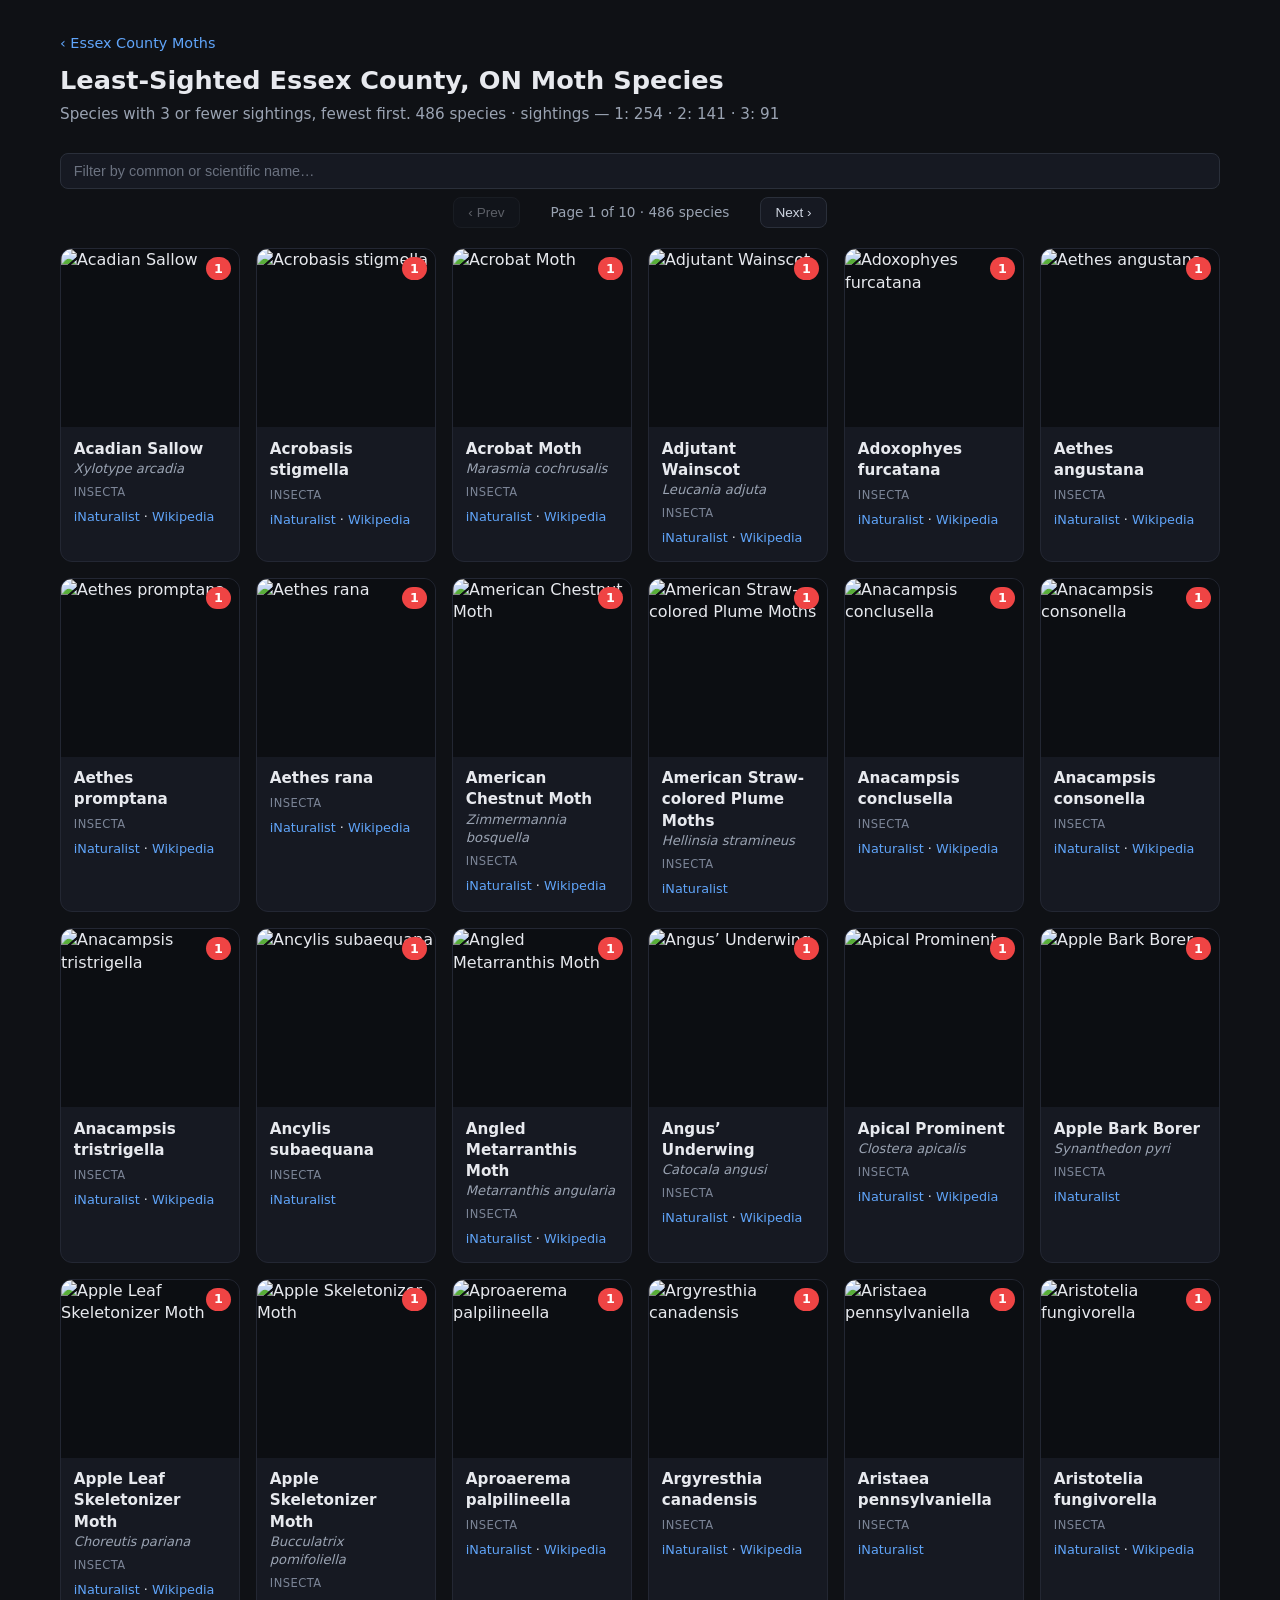
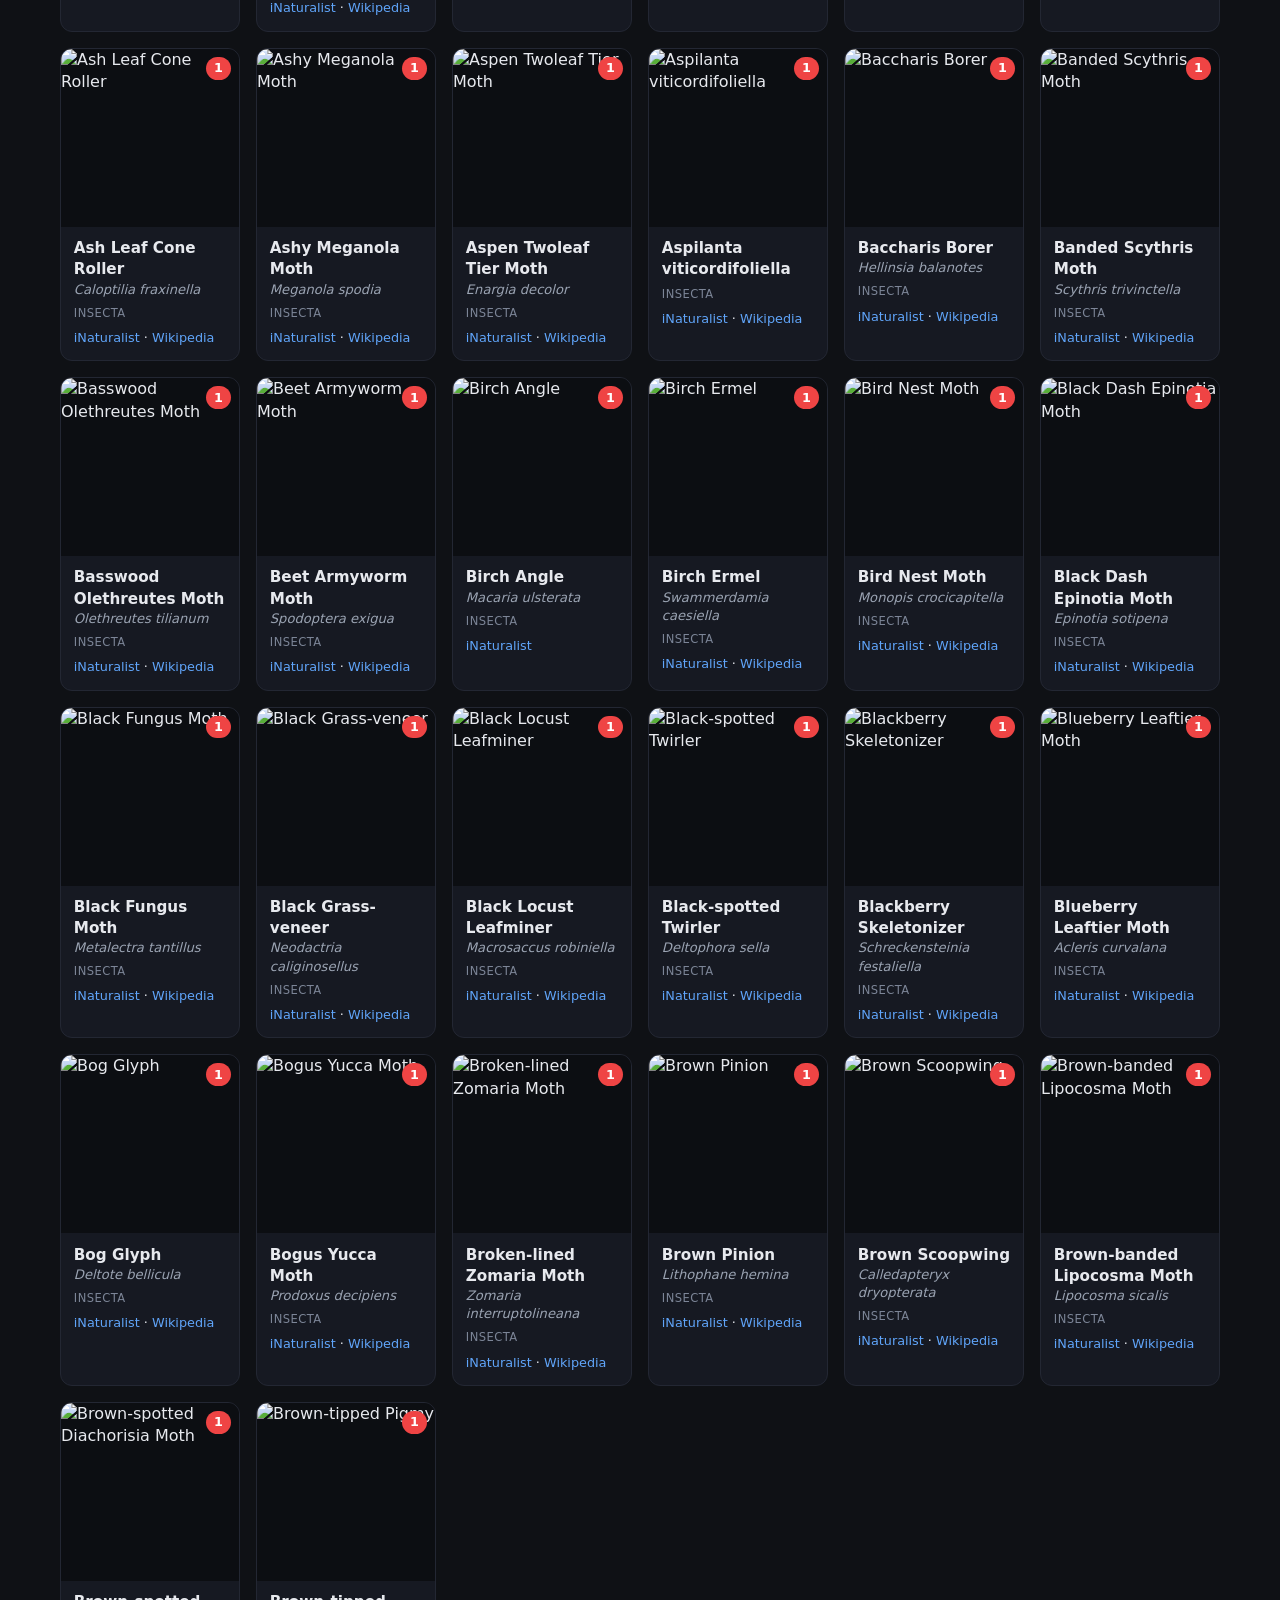
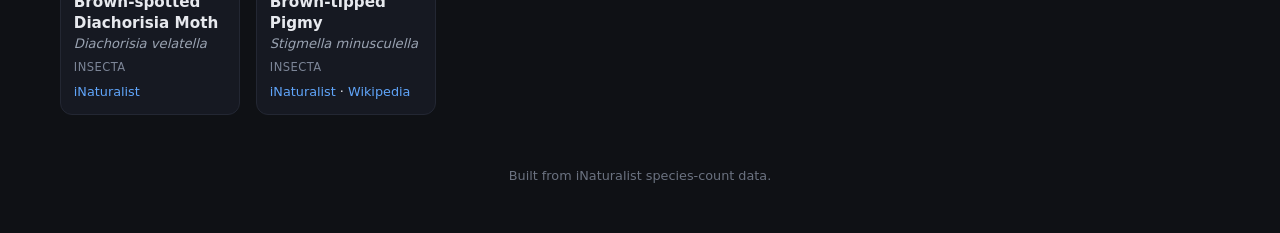
==== commit f6eedda6: "Add working name filter to least-sighted page A search box filters cards by common or scientific nam" ====
--- a/least-sighted/index.html
+++ b/least-sighted/index.html
@@ -51,7 +51,13 @@
     background: #161922; color: #cfd5e1; cursor: pointer; font-size: .85rem;
   }
   .pager button:disabled { opacity: .4; cursor: default; }
-  .pager .status { color: #9aa3b2; font-size: .85rem; min-width: 9rem; text-align: center; }
+  .pager .status { color: #9aa3b2; font-size: .85rem; min-width: 13rem; text-align: center; }
+  .search-bar { max-width: 1200px; margin: 0 auto; padding: .75rem 1.25rem 0; }
+  .search-bar input {
+    width: 100%; padding: .55rem .8rem; border-radius: 8px;
+    border: 1px solid #2a2f3a; background: #161922; color: #e7e9ee; font-size: .9rem;
+  }
+  .search-bar input::placeholder { color: #6b7280; }
   footer { text-align: center; color: #6b7280; font-size: .8rem; padding: 2rem 1rem 3rem; }
 </style>
 </head>
@@ -64,6 +70,9 @@
     486 species · sightings — 1: 254 · 2: 141 · 3: 91
   </div>
 </header>
+<div class="search-bar">
+  <input id="search" type="search" placeholder="Filter by common or scientific name…" autocomplete="off">
+</div>
 <nav class="pager">
   <button id="prev">‹ Prev</button>
   <span class="status" id="status"></span>
@@ -71,8 +80,8 @@
 </nav>
 <main>
   <div class="grid" id="grid">
-      <article class="card" data-count="1">
-        <div class="photo"><img loading="lazy" src="https://inaturalist-open-data.s3.amazonaws.com/photos/228590943/square.jpg" alt="Acadian Sallow"><span class="badge">1</span></div>
+      <article class="card" data-count="1" data-search="acadian sallow xylotype arcadia">
+        <div class="photo"><img loading="lazy" src="https://inaturalist-open-data.s3.amazonaws.com/photos/228590943/medium.jpg" alt="Acadian Sallow"><span class="badge">1</span></div>
         <div class="body">
           <div class="name">Acadian Sallow</div>
           <div class="sci">Xylotype arcadia</div>
@@ -80,8 +89,8 @@
           <div class="links"><a href="https://www.inaturalist.org/taxa/233867" target="_blank" rel="noopener">iNaturalist</a> · <a href="https://en.wikipedia.org/wiki/Xylotype_arcadia" target="_blank" rel="noopener">Wikipedia</a></div>
         </div>
       </article>
-      <article class="card" data-count="1">
-        <div class="photo"><img loading="lazy" src="https://inaturalist-open-data.s3.amazonaws.com/photos/45011936/square.jpeg" alt="Acrobasis stigmella"><span class="badge">1</span></div>
+      <article class="card" data-count="1" data-search="acrobasis stigmella acrobasis stigmella">
+        <div class="photo"><img loading="lazy" src="https://inaturalist-open-data.s3.amazonaws.com/photos/45011936/medium.jpeg" alt="Acrobasis stigmella"><span class="badge">1</span></div>
         <div class="body">
           <div class="name">Acrobasis stigmella</div>
           
@@ -89,8 +98,8 @@
           <div class="links"><a href="https://www.inaturalist.org/taxa/212387" target="_blank" rel="noopener">iNaturalist</a> · <a href="http://en.wikipedia.org/wiki/Acrobasis_stigmella" target="_blank" rel="noopener">Wikipedia</a></div>
         </div>
       </article>
-      <article class="card" data-count="1">
-        <div class="photo"><img loading="lazy" src="https://static.inaturalist.org/photos/108784611/square.jpeg" alt="Acrobat Moth"><span class="badge">1</span></div>
+      <article class="card" data-count="1" data-search="acrobat moth marasmia cochrusalis">
+        <div class="photo"><img loading="lazy" src="https://static.inaturalist.org/photos/108784611/medium.jpeg" alt="Acrobat Moth"><span class="badge">1</span></div>
         <div class="body">
           <div class="name">Acrobat Moth</div>
           <div class="sci">Marasmia cochrusalis</div>
@@ -98,8 +107,8 @@
           <div class="links"><a href="https://www.inaturalist.org/taxa/1273860" target="_blank" rel="noopener">iNaturalist</a> · <a href="https://en.wikipedia.org/wiki/Cnaphalocrocis_cochrusalis" target="_blank" rel="noopener">Wikipedia</a></div>
         </div>
       </article>
-      <article class="card" data-count="1">
-        <div class="photo"><img loading="lazy" src="https://inaturalist-open-data.s3.amazonaws.com/photos/2779667/square.jpg" alt="Adjutant Wainscot"><span class="badge">1</span></div>
+      <article class="card" data-count="1" data-search="adjutant wainscot leucania adjuta">
+        <div class="photo"><img loading="lazy" src="https://inaturalist-open-data.s3.amazonaws.com/photos/2779667/medium.jpg" alt="Adjutant Wainscot"><span class="badge">1</span></div>
         <div class="body">
           <div class="name">Adjutant Wainscot</div>
           <div class="sci">Leucania adjuta</div>
@@ -107,8 +116,8 @@
           <div class="links"><a href="https://www.inaturalist.org/taxa/223541" target="_blank" rel="noopener">iNaturalist</a> · <a href="http://en.wikipedia.org/wiki/Leucania_adjuta" target="_blank" rel="noopener">Wikipedia</a></div>
         </div>
       </article>
-      <article class="card" data-count="1">
-        <div class="photo"><img loading="lazy" src="https://inaturalist-open-data.s3.amazonaws.com/photos/51182536/square.jpeg" alt="Adoxophyes furcatana"><span class="badge">1</span></div>
+      <article class="card" data-count="1" data-search="adoxophyes furcatana adoxophyes furcatana">
+        <div class="photo"><img loading="lazy" src="https://inaturalist-open-data.s3.amazonaws.com/photos/51182536/medium.jpeg" alt="Adoxophyes furcatana"><span class="badge">1</span></div>
         <div class="body">
           <div class="name">Adoxophyes furcatana</div>
           
@@ -116,8 +125,8 @@
           <div class="links"><a href="https://www.inaturalist.org/taxa/417052" target="_blank" rel="noopener">iNaturalist</a> · <a href="http://en.wikipedia.org/wiki/Adoxophyes_furcatana" target="_blank" rel="noopener">Wikipedia</a></div>
         </div>
       </article>
-      <article class="card" data-count="1">
-        <div class="photo"><img loading="lazy" src="https://inaturalist-open-data.s3.amazonaws.com/photos/246183933/square.jpeg" alt="Aethes angustana"><span class="badge">1</span></div>
+      <article class="card" data-count="1" data-search="aethes angustana aethes angustana">
+        <div class="photo"><img loading="lazy" src="https://inaturalist-open-data.s3.amazonaws.com/photos/246183933/medium.jpeg" alt="Aethes angustana"><span class="badge">1</span></div>
         <div class="body">
           <div class="name">Aethes angustana</div>
           
@@ -125,8 +134,8 @@
           <div class="links"><a href="https://www.inaturalist.org/taxa/147369" target="_blank" rel="noopener">iNaturalist</a> · <a href="http://en.wikipedia.org/wiki/Aethes_angustana" target="_blank" rel="noopener">Wikipedia</a></div>
         </div>
       </article>
-      <article class="card" data-count="1">
-        <div class="photo"><img loading="lazy" src="https://static.inaturalist.org/photos/131575734/square.jpg" alt="Aethes promptana"><span class="badge">1</span></div>
+      <article class="card" data-count="1" data-search="aethes promptana aethes promptana">
+        <div class="photo"><img loading="lazy" src="https://static.inaturalist.org/photos/131575734/medium.jpg" alt="Aethes promptana"><span class="badge">1</span></div>
         <div class="body">
           <div class="name">Aethes promptana</div>
           
@@ -134,8 +143,8 @@
           <div class="links"><a href="https://www.inaturalist.org/taxa/326204" target="_blank" rel="noopener">iNaturalist</a> · <a href="http://en.wikipedia.org/wiki/Aethes_promptana" target="_blank" rel="noopener">Wikipedia</a></div>
         </div>
       </article>
-      <article class="card" data-count="1">
-        <div class="photo"><img loading="lazy" src="https://static.inaturalist.org/photos/153287614/square.jpg" alt="Aethes rana"><span class="badge">1</span></div>
+      <article class="card" data-count="1" data-search="aethes rana aethes rana">
+        <div class="photo"><img loading="lazy" src="https://static.inaturalist.org/photos/153287614/medium.jpg" alt="Aethes rana"><span class="badge">1</span></div>
         <div class="body">
           <div class="name">Aethes rana</div>
           
@@ -143,8 +152,8 @@
           <div class="links"><a href="https://www.inaturalist.org/taxa/417063" target="_blank" rel="noopener">iNaturalist</a> · <a href="http://en.wikipedia.org/wiki/Aethes_rana" target="_blank" rel="noopener">Wikipedia</a></div>
         </div>
       </article>
-      <article class="card" data-count="1">
-        <div class="photo"><img loading="lazy" src="https://inaturalist-open-data.s3.amazonaws.com/photos/14692122/square.jpg" alt="American Chestnut Moth"><span class="badge">1</span></div>
+      <article class="card" data-count="1" data-search="american chestnut moth zimmermannia bosquella">
+        <div class="photo"><img loading="lazy" src="https://inaturalist-open-data.s3.amazonaws.com/photos/14692122/medium.jpg" alt="American Chestnut Moth"><span class="badge">1</span></div>
         <div class="body">
           <div class="name">American Chestnut Moth</div>
           <div class="sci">Zimmermannia bosquella</div>
@@ -152,8 +161,8 @@
           <div class="links"><a href="https://www.inaturalist.org/taxa/702266" target="_blank" rel="noopener">iNaturalist</a> · <a href="https://en.wikipedia.org/wiki/Zimmermannia_bosquella" target="_blank" rel="noopener">Wikipedia</a></div>
         </div>
       </article>
-      <article class="card" data-count="1">
-        <div class="photo"><img loading="lazy" src="https://inaturalist-open-data.s3.amazonaws.com/photos/91173132/square.jpg" alt="American Straw-colored Plume Moths"><span class="badge">1</span></div>
+      <article class="card" data-count="1" data-search="american straw-colored plume moths hellinsia stramineus">
+        <div class="photo"><img loading="lazy" src="https://inaturalist-open-data.s3.amazonaws.com/photos/91173132/medium.jpg" alt="American Straw-colored Plume Moths"><span class="badge">1</span></div>
         <div class="body">
           <div class="name">American Straw-colored Plume Moths</div>
           <div class="sci">Hellinsia stramineus</div>
@@ -161,8 +170,8 @@
           <div class="links"><a href="https://www.inaturalist.org/taxa/1520302" target="_blank" rel="noopener">iNaturalist</a></div>
         </div>
       </article>
-      <article class="card" data-count="1">
-        <div class="photo"><img loading="lazy" src="https://inaturalist-open-data.s3.amazonaws.com/photos/219558290/square.jpg" alt="Anacampsis conclusella"><span class="badge">1</span></div>
+      <article class="card" data-count="1" data-search="anacampsis conclusella anacampsis conclusella">
+        <div class="photo"><img loading="lazy" src="https://inaturalist-open-data.s3.amazonaws.com/photos/219558290/medium.jpg" alt="Anacampsis conclusella"><span class="badge">1</span></div>
         <div class="body">
           <div class="name">Anacampsis conclusella</div>
           
@@ -170,8 +179,8 @@
           <div class="links"><a href="https://www.inaturalist.org/taxa/213495" target="_blank" rel="noopener">iNaturalist</a> · <a href="http://en.wikipedia.org/wiki/Anacampsis_conclusella" target="_blank" rel="noopener">Wikipedia</a></div>
         </div>
       </article>
-      <article class="card" data-count="1">
-        <div class="photo"><img loading="lazy" src="https://static.inaturalist.org/photos/159290033/square.jpg" alt="Anacampsis consonella"><span class="badge">1</span></div>
+      <article class="card" data-count="1" data-search="anacampsis consonella anacampsis consonella">
+        <div class="photo"><img loading="lazy" src="https://static.inaturalist.org/photos/159290033/medium.jpg" alt="Anacampsis consonella"><span class="badge">1</span></div>
         <div class="body">
           <div class="name">Anacampsis consonella</div>
           
@@ -179,8 +188,8 @@
           <div class="links"><a href="https://www.inaturalist.org/taxa/931537" target="_blank" rel="noopener">iNaturalist</a> · <a href="https://en.wikipedia.org/wiki/Anacampsis_consonella" target="_blank" rel="noopener">Wikipedia</a></div>
         </div>
       </article>
-      <article class="card" data-count="1">
-        <div class="photo"><img loading="lazy" src="https://inaturalist-open-data.s3.amazonaws.com/photos/9163105/square.jpg" alt="Anacampsis tristrigella"><span class="badge">1</span></div>
+      <article class="card" data-count="1" data-search="anacampsis tristrigella anacampsis tristrigella">
+        <div class="photo"><img loading="lazy" src="https://inaturalist-open-data.s3.amazonaws.com/photos/9163105/medium.jpg" alt="Anacampsis tristrigella"><span class="badge">1</span></div>
         <div class="body">
           <div class="name">Anacampsis tristrigella</div>
           
@@ -188,8 +197,8 @@
           <div class="links"><a href="https://www.inaturalist.org/taxa/213500" target="_blank" rel="noopener">iNaturalist</a> · <a href="http://en.wikipedia.org/wiki/Anacampsis_tristrigella" target="_blank" rel="noopener">Wikipedia</a></div>
         </div>
       </article>
-      <article class="card" data-count="1">
-        <div class="photo"><img loading="lazy" src="https://inaturalist-open-data.s3.amazonaws.com/photos/125121401/square.jpg" alt="Ancylis subaequana"><span class="badge">1</span></div>
+      <article class="card" data-count="1" data-search="ancylis subaequana ancylis subaequana">
+        <div class="photo"><img loading="lazy" src="https://inaturalist-open-data.s3.amazonaws.com/photos/125121401/medium.jpg" alt="Ancylis subaequana"><span class="badge">1</span></div>
         <div class="body">
           <div class="name">Ancylis subaequana</div>
           
@@ -197,8 +206,8 @@
           <div class="links"><a href="https://www.inaturalist.org/taxa/1240363" target="_blank" rel="noopener">iNaturalist</a></div>
         </div>
       </article>
-      <article class="card" data-count="1">
-        <div class="photo"><img loading="lazy" src="https://static.inaturalist.org/photos/20869927/square.jpg" alt="Angled Metarranthis Moth"><span class="badge">1</span></div>
+      <article class="card" data-count="1" data-search="angled metarranthis moth metarranthis angularia">
+        <div class="photo"><img loading="lazy" src="https://static.inaturalist.org/photos/20869927/medium.jpg" alt="Angled Metarranthis Moth"><span class="badge">1</span></div>
         <div class="body">
           <div class="name">Angled Metarranthis Moth</div>
           <div class="sci">Metarranthis angularia</div>
@@ -206,8 +215,8 @@
           <div class="links"><a href="https://www.inaturalist.org/taxa/224981" target="_blank" rel="noopener">iNaturalist</a> · <a href="https://en.wikipedia.org/wiki/Metarranthis_angularia" target="_blank" rel="noopener">Wikipedia</a></div>
         </div>
       </article>
-      <article class="card" data-count="1">
-        <div class="photo"><img loading="lazy" src="https://inaturalist-open-data.s3.amazonaws.com/photos/4463644/square.jpg" alt="Angus’ Underwing"><span class="badge">1</span></div>
+      <article class="card" data-count="1" data-search="angus’ underwing catocala angusi">
+        <div class="photo"><img loading="lazy" src="https://inaturalist-open-data.s3.amazonaws.com/photos/4463644/medium.jpg" alt="Angus’ Underwing"><span class="badge">1</span></div>
         <div class="body">
           <div class="name">Angus’ Underwing</div>
           <div class="sci">Catocala angusi</div>
@@ -215,8 +224,8 @@
           <div class="links"><a href="https://www.inaturalist.org/taxa/216253" target="_blank" rel="noopener">iNaturalist</a> · <a href="http://en.wikipedia.org/wiki/Catocala_angusi" target="_blank" rel="noopener">Wikipedia</a></div>
         </div>
       </article>
-      <article class="card" data-count="1">
-        <div class="photo"><img loading="lazy" src="https://inaturalist-open-data.s3.amazonaws.com/photos/219722483/square.jpeg" alt="Apical Prominent"><span class="badge">1</span></div>
+      <article class="card" data-count="1" data-search="apical prominent clostera apicalis">
+        <div class="photo"><img loading="lazy" src="https://inaturalist-open-data.s3.amazonaws.com/photos/219722483/medium.jpeg" alt="Apical Prominent"><span class="badge">1</span></div>
         <div class="body">
           <div class="name">Apical Prominent</div>
           <div class="sci">Clostera apicalis</div>
@@ -224,8 +233,8 @@
           <div class="links"><a href="https://www.inaturalist.org/taxa/59199" target="_blank" rel="noopener">iNaturalist</a> · <a href="http://en.wikipedia.org/wiki/Clostera_apicalis" target="_blank" rel="noopener">Wikipedia</a></div>
         </div>
       </article>
-      <article class="card" data-count="1">
-        <div class="photo"><img loading="lazy" src="https://inaturalist-open-data.s3.amazonaws.com/photos/9532154/square.jpg" alt="Apple Bark Borer"><span class="badge">1</span></div>
+      <article class="card" data-count="1" data-search="apple bark borer synanthedon pyri">
+        <div class="photo"><img loading="lazy" src="https://inaturalist-open-data.s3.amazonaws.com/photos/9532154/medium.jpg" alt="Apple Bark Borer"><span class="badge">1</span></div>
         <div class="body">
           <div class="name">Apple Bark Borer</div>
           <div class="sci">Synanthedon pyri</div>
@@ -233,8 +242,8 @@
           <div class="links"><a href="https://www.inaturalist.org/taxa/232124" target="_blank" rel="noopener">iNaturalist</a></div>
         </div>
       </article>
-      <article class="card" data-count="1">
-        <div class="photo"><img loading="lazy" src="https://inaturalist-open-data.s3.amazonaws.com/photos/20405516/square.jpg" alt="Apple Leaf Skeletonizer Moth"><span class="badge">1</span></div>
+      <article class="card" data-count="1" data-search="apple leaf skeletonizer moth choreutis pariana">
+        <div class="photo"><img loading="lazy" src="https://inaturalist-open-data.s3.amazonaws.com/photos/20405516/medium.jpg" alt="Apple Leaf Skeletonizer Moth"><span class="badge">1</span></div>
         <div class="body">
           <div class="name">Apple Leaf Skeletonizer Moth</div>
           <div class="sci">Choreutis pariana</div>
@@ -242,8 +251,8 @@
           <div class="links"><a href="https://www.inaturalist.org/taxa/203337" target="_blank" rel="noopener">iNaturalist</a> · <a href="http://en.wikipedia.org/wiki/Choreutis_pariana" target="_blank" rel="noopener">Wikipedia</a></div>
         </div>
       </article>
-      <article class="card" data-count="1">
-        <div class="photo"><img loading="lazy" src="https://inaturalist-open-data.s3.amazonaws.com/photos/4809365/square.jpeg" alt="Apple Skeletonizer Moth"><span class="badge">1</span></div>
+      <article class="card" data-count="1" data-search="apple skeletonizer moth bucculatrix pomifoliella">
+        <div class="photo"><img loading="lazy" src="https://inaturalist-open-data.s3.amazonaws.com/photos/4809365/medium.jpeg" alt="Apple Skeletonizer Moth"><span class="badge">1</span></div>
         <div class="body">
           <div class="name">Apple Skeletonizer Moth</div>
           <div class="sci">Bucculatrix pomifoliella</div>
@@ -251,8 +260,8 @@
           <div class="links"><a href="https://www.inaturalist.org/taxa/215510" target="_blank" rel="noopener">iNaturalist</a> · <a href="http://en.wikipedia.org/wiki/Bucculatrix_pomifoliella" target="_blank" rel="noopener">Wikipedia</a></div>
         </div>
       </article>
-      <article class="card" data-count="1">
-        <div class="photo"><img loading="lazy" src="https://inaturalist-open-data.s3.amazonaws.com/photos/4551488/square.jpeg" alt="Aproaerema palpilineella"><span class="badge">1</span></div>
+      <article class="card" data-count="1" data-search="aproaerema palpilineella aproaerema palpilineella">
+        <div class="photo"><img loading="lazy" src="https://inaturalist-open-data.s3.amazonaws.com/photos/4551488/medium.jpeg" alt="Aproaerema palpilineella"><span class="badge">1</span></div>
         <div class="body">
           <div class="name">Aproaerema palpilineella</div>
           
@@ -260,8 +269,8 @@
           <div class="links"><a href="https://www.inaturalist.org/taxa/791098" target="_blank" rel="noopener">iNaturalist</a> · <a href="https://en.wikipedia.org/wiki/Aproaerema_palpilineella" target="_blank" rel="noopener">Wikipedia</a></div>
         </div>
       </article>
-      <article class="card" data-count="1">
-        <div class="photo"><img loading="lazy" src="https://inaturalist-open-data.s3.amazonaws.com/photos/466588173/square.jpg" alt="Argyresthia canadensis"><span class="badge">1</span></div>
+      <article class="card" data-count="1" data-search="argyresthia canadensis argyresthia canadensis">
+        <div class="photo"><img loading="lazy" src="https://inaturalist-open-data.s3.amazonaws.com/photos/466588173/medium.jpg" alt="Argyresthia canadensis"><span class="badge">1</span></div>
         <div class="body">
           <div class="name">Argyresthia canadensis</div>
           
@@ -269,8 +278,8 @@
           <div class="links"><a href="https://www.inaturalist.org/taxa/214134" target="_blank" rel="noopener">iNaturalist</a> · <a href="http://en.wikipedia.org/wiki/Argyresthia_canadensis" target="_blank" rel="noopener">Wikipedia</a></div>
         </div>
       </article>
-      <article class="card" data-count="1">
-        <div class="photo"><img loading="lazy" src="https://static.inaturalist.org/photos/48729256/square.jpg" alt="Aristaea pennsylvaniella"><span class="badge">1</span></div>
+      <article class="card" data-count="1" data-search="aristaea pennsylvaniella aristaea pennsylvaniella">
+        <div class="photo"><img loading="lazy" src="https://static.inaturalist.org/photos/48729256/medium.jpg" alt="Aristaea pennsylvaniella"><span class="badge">1</span></div>
         <div class="body">
           <div class="name">Aristaea pennsylvaniella</div>
           
@@ -278,8 +287,8 @@
           <div class="links"><a href="https://www.inaturalist.org/taxa/1514594" target="_blank" rel="noopener">iNaturalist</a></div>
         </div>
       </article>
-      <article class="card" data-count="1">
-        <div class="photo"><img loading="lazy" src="https://static.inaturalist.org/photos/12808091/square.jpg" alt="Aristotelia fungivorella"><span class="badge">1</span></div>
+      <article class="card" data-count="1" data-search="aristotelia fungivorella aristotelia fungivorella">
+        <div class="photo"><img loading="lazy" src="https://static.inaturalist.org/photos/12808091/medium.jpg" alt="Aristotelia fungivorella"><span class="badge">1</span></div>
         <div class="body">
           <div class="name">Aristotelia fungivorella</div>
           
@@ -287,8 +296,8 @@
           <div class="links"><a href="https://www.inaturalist.org/taxa/215213" target="_blank" rel="noopener">iNaturalist</a> · <a href="http://en.wikipedia.org/wiki/Aristotelia_fungivorella" target="_blank" rel="noopener">Wikipedia</a></div>
         </div>
       </article>
-      <article class="card" data-count="1">
-        <div class="photo"><img loading="lazy" src="https://static.inaturalist.org/photos/12802231/square.jpg" alt="Ash Leaf Cone Roller"><span class="badge">1</span></div>
+      <article class="card" data-count="1" data-search="ash leaf cone roller caloptilia fraxinella">
+        <div class="photo"><img loading="lazy" src="https://static.inaturalist.org/photos/12802231/medium.jpg" alt="Ash Leaf Cone Roller"><span class="badge">1</span></div>
         <div class="body">
           <div class="name">Ash Leaf Cone Roller</div>
           <div class="sci">Caloptilia fraxinella</div>
@@ -296,8 +305,8 @@
           <div class="links"><a href="https://www.inaturalist.org/taxa/215892" target="_blank" rel="noopener">iNaturalist</a> · <a href="http://en.wikipedia.org/wiki/Caloptilia_fraxinella" target="_blank" rel="noopener">Wikipedia</a></div>
         </div>
       </article>
-      <article class="card" data-count="1">
-        <div class="photo"><img loading="lazy" src="https://inaturalist-open-data.s3.amazonaws.com/photos/3085801/square.jpg" alt="Ashy Meganola Moth"><span class="badge">1</span></div>
+      <article class="card" data-count="1" data-search="ashy meganola moth meganola spodia">
+        <div class="photo"><img loading="lazy" src="https://inaturalist-open-data.s3.amazonaws.com/photos/3085801/medium.jpg" alt="Ashy Meganola Moth"><span class="badge">1</span></div>
         <div class="body">
           <div class="name">Ashy Meganola Moth</div>
           <div class="sci">Meganola spodia</div>
@@ -305,8 +314,8 @@
           <div class="links"><a href="https://www.inaturalist.org/taxa/224527" target="_blank" rel="noopener">iNaturalist</a> · <a href="https://en.wikipedia.org/wiki/Meganola_spodia" target="_blank" rel="noopener">Wikipedia</a></div>
         </div>
       </article>
-      <article class="card" data-count="1">
-        <div class="photo"><img loading="lazy" src="https://inaturalist-open-data.s3.amazonaws.com/photos/151677131/square.jpeg" alt="Aspen Twoleaf Tier Moth"><span class="badge">1</span></div>
+      <article class="card" data-count="1" data-search="aspen twoleaf tier moth enargia decolor">
+        <div class="photo"><img loading="lazy" src="https://inaturalist-open-data.s3.amazonaws.com/photos/151677131/medium.jpeg" alt="Aspen Twoleaf Tier Moth"><span class="badge">1</span></div>
         <div class="body">
           <div class="name">Aspen Twoleaf Tier Moth</div>
           <div class="sci">Enargia decolor</div>
@@ -314,8 +323,8 @@
           <div class="links"><a href="https://www.inaturalist.org/taxa/219124" target="_blank" rel="noopener">iNaturalist</a> · <a href="http://en.wikipedia.org/wiki/Enargia_decolor" target="_blank" rel="noopener">Wikipedia</a></div>
         </div>
       </article>
-      <article class="card" data-count="1">
-        <div class="photo"><img loading="lazy" src="https://inaturalist-open-data.s3.amazonaws.com/photos/50436416/square.jpeg" alt="Aspilanta viticordifoliella"><span class="badge">1</span></div>
+      <article class="card" data-count="1" data-search="aspilanta viticordifoliella aspilanta viticordifoliella">
+        <div class="photo"><img loading="lazy" src="https://inaturalist-open-data.s3.amazonaws.com/photos/50436416/medium.jpeg" alt="Aspilanta viticordifoliella"><span class="badge">1</span></div>
         <div class="body">
           <div class="name">Aspilanta viticordifoliella</div>
           
@@ -323,8 +332,8 @@
           <div class="links"><a href="https://www.inaturalist.org/taxa/1119472" target="_blank" rel="noopener">iNaturalist</a> · <a href="https://en.wikipedia.org/wiki/Aspilanta_viticordifoliella" target="_blank" rel="noopener">Wikipedia</a></div>
         </div>
       </article>
-      <article class="card" data-count="1">
-        <div class="photo"><img loading="lazy" src="https://inaturalist-open-data.s3.amazonaws.com/photos/14837835/square.jpg" alt="Baccharis Borer"><span class="badge">1</span></div>
+      <article class="card" data-count="1" data-search="baccharis borer hellinsia balanotes">
+        <div class="photo"><img loading="lazy" src="https://inaturalist-open-data.s3.amazonaws.com/photos/14837835/medium.jpg" alt="Baccharis Borer"><span class="badge">1</span></div>
         <div class="body">
           <div class="name">Baccharis Borer</div>
           <div class="sci">Hellinsia balanotes</div>
@@ -332,8 +341,8 @@
           <div class="links"><a href="https://www.inaturalist.org/taxa/479364" target="_blank" rel="noopener">iNaturalist</a> · <a href="http://en.wikipedia.org/wiki/Hellinsia_balanotes" target="_blank" rel="noopener">Wikipedia</a></div>
         </div>
       </article>
-      <article class="card" data-count="1">
-        <div class="photo"><img loading="lazy" src="https://inaturalist-open-data.s3.amazonaws.com/photos/92805337/square.jpeg" alt="Banded Scythris Moth"><span class="badge">1</span></div>
+      <article class="card" data-count="1" data-search="banded scythris moth scythris trivinctella">
+        <div class="photo"><img loading="lazy" src="https://inaturalist-open-data.s3.amazonaws.com/photos/92805337/medium.jpeg" alt="Banded Scythris Moth"><span class="badge">1</span></div>
         <div class="body">
           <div class="name">Banded Scythris Moth</div>
           <div class="sci">Scythris trivinctella</div>
@@ -341,8 +350,8 @@
           <div class="links"><a href="https://www.inaturalist.org/taxa/332481" target="_blank" rel="noopener">iNaturalist</a> · <a href="http://en.wikipedia.org/wiki/Scythris_trivinctella" target="_blank" rel="noopener">Wikipedia</a></div>
         </div>
       </article>
-      <article class="card" data-count="1">
-        <div class="photo"><img loading="lazy" src="https://inaturalist-open-data.s3.amazonaws.com/photos/673898/square.jpg" alt="Basswood Olethreutes Moth"><span class="badge">1</span></div>
+      <article class="card" data-count="1" data-search="basswood olethreutes moth olethreutes tilianum">
+        <div class="photo"><img loading="lazy" src="https://inaturalist-open-data.s3.amazonaws.com/photos/673898/medium.jpg" alt="Basswood Olethreutes Moth"><span class="badge">1</span></div>
         <div class="body">
           <div class="name">Basswood Olethreutes Moth</div>
           <div class="sci">Olethreutes tilianum</div>
@@ -350,8 +359,8 @@
           <div class="links"><a href="https://www.inaturalist.org/taxa/325989" target="_blank" rel="noopener">iNaturalist</a> · <a href="http://en.wikipedia.org/wiki/Olethreutes_tilianum" target="_blank" rel="noopener">Wikipedia</a></div>
         </div>
       </article>
-      <article class="card" data-count="1">
-        <div class="photo"><img loading="lazy" src="https://static.inaturalist.org/photos/105568573/square.jpeg" alt="Beet Armyworm Moth"><span class="badge">1</span></div>
+      <article class="card" data-count="1" data-search="beet armyworm moth spodoptera exigua">
+        <div class="photo"><img loading="lazy" src="https://static.inaturalist.org/photos/105568573/medium.jpeg" alt="Beet Armyworm Moth"><span class="badge">1</span></div>
         <div class="body">
           <div class="name">Beet Armyworm Moth</div>
           <div class="sci">Spodoptera exigua</div>
@@ -359,8 +368,8 @@
           <div class="links"><a href="https://www.inaturalist.org/taxa/231425" target="_blank" rel="noopener">iNaturalist</a> · <a href="http://en.wikipedia.org/wiki/Beet_armyworm" target="_blank" rel="noopener">Wikipedia</a></div>
         </div>
       </article>
-      <article class="card" data-count="1">
-        <div class="photo"><img loading="lazy" src="https://inaturalist-open-data.s3.amazonaws.com/photos/80650597/square.jpeg" alt="Birch Angle"><span class="badge">1</span></div>
+      <article class="card" data-count="1" data-search="birch angle macaria ulsterata">
+        <div class="photo"><img loading="lazy" src="https://inaturalist-open-data.s3.amazonaws.com/photos/80650597/medium.jpeg" alt="Birch Angle"><span class="badge">1</span></div>
         <div class="body">
           <div class="name">Birch Angle</div>
           <div class="sci">Macaria ulsterata</div>
@@ -368,8 +377,8 @@
           <div class="links"><a href="https://www.inaturalist.org/taxa/1382006" target="_blank" rel="noopener">iNaturalist</a></div>
         </div>
       </article>
-      <article class="card" data-count="1">
-        <div class="photo"><img loading="lazy" src="https://static.inaturalist.org/photos/12808109/square.jpg" alt="Birch Ermel"><span class="badge">1</span></div>
+      <article class="card" data-count="1" data-search="birch ermel swammerdamia caesiella">
+        <div class="photo"><img loading="lazy" src="https://static.inaturalist.org/photos/12808109/medium.jpg" alt="Birch Ermel"><span class="badge">1</span></div>
         <div class="body">
           <div class="name">Birch Ermel</div>
           <div class="sci">Swammerdamia caesiella</div>
@@ -377,8 +386,8 @@
           <div class="links"><a href="https://www.inaturalist.org/taxa/232017" target="_blank" rel="noopener">iNaturalist</a> · <a href="https://en.wikipedia.org/wiki/Swammerdamia_caesiella" target="_blank" rel="noopener">Wikipedia</a></div>
         </div>
       </article>
-      <article class="card" data-count="1">
-        <div class="photo"><img loading="lazy" src="https://static.inaturalist.org/photos/52753586/square.jpeg" alt="Bird Nest Moth"><span class="badge">1</span></div>
+      <article class="card" data-count="1" data-search="bird nest moth monopis crocicapitella">
+        <div class="photo"><img loading="lazy" src="https://static.inaturalist.org/photos/52753586/medium.jpeg" alt="Bird Nest Moth"><span class="badge">1</span></div>
         <div class="body">
           <div class="name">Bird Nest Moth</div>
           <div class="sci">Monopis crocicapitella</div>
@@ -386,8 +395,8 @@
           <div class="links"><a href="https://www.inaturalist.org/taxa/225223" target="_blank" rel="noopener">iNaturalist</a> · <a href="http://en.wikipedia.org/wiki/Monopis_crocicapitella" target="_blank" rel="noopener">Wikipedia</a></div>
         </div>
       </article>
-      <article class="card" data-count="1">
-        <div class="photo"><img loading="lazy" src="https://inaturalist-open-data.s3.amazonaws.com/photos/13759217/square.jpg" alt="Black Dash Epinotia Moth"><span class="badge">1</span></div>
+      <article class="card" data-count="1" data-search="black dash epinotia moth epinotia sotipena">
+        <div class="photo"><img loading="lazy" src="https://inaturalist-open-data.s3.amazonaws.com/photos/13759217/medium.jpg" alt="Black Dash Epinotia Moth"><span class="badge">1</span></div>
         <div class="body">
           <div class="name">Black Dash Epinotia Moth</div>
           <div class="sci">Epinotia sotipena</div>
@@ -395,8 +404,8 @@
           <div class="links"><a href="https://www.inaturalist.org/taxa/219348" target="_blank" rel="noopener">iNaturalist</a> · <a href="https://en.wikipedia.org/wiki/Epinotia_sotipena" target="_blank" rel="noopener">Wikipedia</a></div>
         </div>
       </article>
-      <article class="card" data-count="1">
-        <div class="photo"><img loading="lazy" src="https://inaturalist-open-data.s3.amazonaws.com/photos/2605921/square.jpg" alt="Black Fungus Moth"><span class="badge">1</span></div>
+      <article class="card" data-count="1" data-search="black fungus moth metalectra tantillus">
+        <div class="photo"><img loading="lazy" src="https://inaturalist-open-data.s3.amazonaws.com/photos/2605921/medium.jpg" alt="Black Fungus Moth"><span class="badge">1</span></div>
         <div class="body">
           <div class="name">Black Fungus Moth</div>
           <div class="sci">Metalectra tantillus</div>
@@ -404,8 +413,8 @@
           <div class="links"><a href="https://www.inaturalist.org/taxa/224972" target="_blank" rel="noopener">iNaturalist</a> · <a href="http://en.wikipedia.org/wiki/Metalectra_tantillus" target="_blank" rel="noopener">Wikipedia</a></div>
         </div>
       </article>
-      <article class="card" data-count="1">
-        <div class="photo"><img loading="lazy" src="https://inaturalist-open-data.s3.amazonaws.com/photos/358053/square.JPG" alt="Black Grass-veneer"><span class="badge">1</span></div>
+      <article class="card" data-count="1" data-search="black grass-veneer neodactria caliginosellus">
+        <div class="photo"><img loading="lazy" src="https://inaturalist-open-data.s3.amazonaws.com/photos/358053/medium.JPG" alt="Black Grass-veneer"><span class="badge">1</span></div>
         <div class="body">
           <div class="name">Black Grass-veneer</div>
           <div class="sci">Neodactria caliginosellus</div>
@@ -413,8 +422,8 @@
           <div class="links"><a href="https://www.inaturalist.org/taxa/320585" target="_blank" rel="noopener">iNaturalist</a> · <a href="http://en.wikipedia.org/wiki/Neodactria_caliginosellus" target="_blank" rel="noopener">Wikipedia</a></div>
         </div>
       </article>
-      <article class="card" data-count="1">
-        <div class="photo"><img loading="lazy" src="https://inaturalist-open-data.s3.amazonaws.com/photos/407118892/square.jpg" alt="Black Locust Leafminer"><span class="badge">1</span></div>
+      <article class="card" data-count="1" data-search="black locust leafminer macrosaccus robiniella">
+        <div class="photo"><img loading="lazy" src="https://inaturalist-open-data.s3.amazonaws.com/photos/407118892/medium.jpg" alt="Black Locust Leafminer"><span class="badge">1</span></div>
         <div class="body">
           <div class="name">Black Locust Leafminer</div>
           <div class="sci">Macrosaccus robiniella</div>
@@ -422,8 +431,8 @@
           <div class="links"><a href="https://www.inaturalist.org/taxa/508151" target="_blank" rel="noopener">iNaturalist</a> · <a href="http://en.wikipedia.org/wiki/Macrosaccus_robiniella" target="_blank" rel="noopener">Wikipedia</a></div>
         </div>
       </article>
-      <article class="card" data-count="1">
-        <div class="photo"><img loading="lazy" src="https://inaturalist-open-data.s3.amazonaws.com/photos/83754114/square.jpg" alt="Black-spotted Twirler"><span class="badge">1</span></div>
+      <article class="card" data-count="1" data-search="black-spotted twirler deltophora sella">
+        <div class="photo"><img loading="lazy" src="https://inaturalist-open-data.s3.amazonaws.com/photos/83754114/medium.jpg" alt="Black-spotted Twirler"><span class="badge">1</span></div>
         <div class="body">
           <div class="name">Black-spotted Twirler</div>
           <div class="sci">Deltophora sella</div>
@@ -431,8 +440,8 @@
           <div class="links"><a href="https://www.inaturalist.org/taxa/324643" target="_blank" rel="noopener">iNaturalist</a> · <a href="http://en.wikipedia.org/wiki/Deltophora_sella" target="_blank" rel="noopener">Wikipedia</a></div>
         </div>
       </article>
-      <article class="card" data-count="1">
-        <div class="photo"><img loading="lazy" src="https://static.inaturalist.org/photos/17403666/square.jpg" alt="Blackberry Skeletonizer"><span class="badge">1</span></div>
+      <article class="card" data-count="1" data-search="blackberry skeletonizer schreckensteinia festaliella">
+        <div class="photo"><img loading="lazy" src="https://static.inaturalist.org/photos/17403666/medium.jpg" alt="Blackberry Skeletonizer"><span class="badge">1</span></div>
         <div class="body">
           <div class="name">Blackberry Skeletonizer</div>
           <div class="sci">Schreckensteinia festaliella</div>
@@ -440,8 +449,8 @@
           <div class="links"><a href="https://www.inaturalist.org/taxa/345532" target="_blank" rel="noopener">iNaturalist</a> · <a href="http://en.wikipedia.org/wiki/Schreckensteinia_festaliella" target="_blank" rel="noopener">Wikipedia</a></div>
         </div>
       </article>
-      <article class="card" data-count="1">
-        <div class="photo"><img loading="lazy" src="https://static.inaturalist.org/photos/4491154/square.jpg" alt="Blueberry Leaftier Moth"><span class="badge">1</span></div>
+      <article class="card" data-count="1" data-search="blueberry leaftier moth acleris curvalana">
+        <div class="photo"><img loading="lazy" src="https://static.inaturalist.org/photos/4491154/medium.jpg" alt="Blueberry Leaftier Moth"><span class="badge">1</span></div>
         <div class="body">
           <div class="name">Blueberry Leaftier Moth</div>
           <div class="sci">Acleris curvalana</div>
@@ -449,8 +458,8 @@
           <div class="links"><a href="https://www.inaturalist.org/taxa/174131" target="_blank" rel="noopener">iNaturalist</a> · <a href="http://en.wikipedia.org/wiki/Acleris_curvalana" target="_blank" rel="noopener">Wikipedia</a></div>
         </div>
       </article>
-      <article class="card" data-count="1">
-        <div class="photo"><img loading="lazy" src="https://inaturalist-open-data.s3.amazonaws.com/photos/4867108/square.jpg" alt="Bog Glyph"><span class="badge">1</span></div>
+      <article class="card" data-count="1" data-search="bog glyph deltote bellicula">
+        <div class="photo"><img loading="lazy" src="https://inaturalist-open-data.s3.amazonaws.com/photos/4867108/medium.jpg" alt="Bog Glyph"><span class="badge">1</span></div>
         <div class="body">
           <div class="name">Bog Glyph</div>
           <div class="sci">Deltote bellicula</div>
@@ -458,8 +467,8 @@
           <div class="links"><a href="https://www.inaturalist.org/taxa/218208" target="_blank" rel="noopener">iNaturalist</a> · <a href="https://en.wikipedia.org/wiki/Deltote_bellicula" target="_blank" rel="noopener">Wikipedia</a></div>
         </div>
       </article>
-      <article class="card" data-count="1">
-        <div class="photo"><img loading="lazy" src="https://static.inaturalist.org/photos/289585323/square.jpg" alt="Bogus Yucca Moth"><span class="badge">1</span></div>
+      <article class="card" data-count="1" data-search="bogus yucca moth prodoxus decipiens">
+        <div class="photo"><img loading="lazy" src="https://static.inaturalist.org/photos/289585323/medium.jpg" alt="Bogus Yucca Moth"><span class="badge">1</span></div>
         <div class="body">
           <div class="name">Bogus Yucca Moth</div>
           <div class="sci">Prodoxus decipiens</div>
@@ -467,8 +476,8 @@
           <div class="links"><a href="https://www.inaturalist.org/taxa/416836" target="_blank" rel="noopener">iNaturalist</a> · <a href="http://en.wikipedia.org/wiki/Prodoxus_quinquepunctellus" target="_blank" rel="noopener">Wikipedia</a></div>
         </div>
       </article>
-      <article class="card" data-count="1">
-        <div class="photo"><img loading="lazy" src="https://inaturalist-open-data.s3.amazonaws.com/photos/2501813/square.JPG" alt="Broken-lined Zomaria Moth"><span class="badge">1</span></div>
+      <article class="card" data-count="1" data-search="broken-lined zomaria moth zomaria interruptolineana">
+        <div class="photo"><img loading="lazy" src="https://inaturalist-open-data.s3.amazonaws.com/photos/2501813/medium.JPG" alt="Broken-lined Zomaria Moth"><span class="badge">1</span></div>
         <div class="body">
           <div class="name">Broken-lined Zomaria Moth</div>
           <div class="sci">Zomaria interruptolineana</div>
@@ -476,8 +485,8 @@
           <div class="links"><a href="https://www.inaturalist.org/taxa/233997" target="_blank" rel="noopener">iNaturalist</a> · <a href="https://en.wikipedia.org/wiki/Zomaria_interruptolineana" target="_blank" rel="noopener">Wikipedia</a></div>
         </div>
       </article>
-      <article class="card" data-count="1">
-        <div class="photo"><img loading="lazy" src="https://inaturalist-open-data.s3.amazonaws.com/photos/15732753/square.jpg" alt="Brown Pinion"><span class="badge">1</span></div>
+      <article class="card" data-count="1" data-search="brown pinion lithophane hemina">
+        <div class="photo"><img loading="lazy" src="https://inaturalist-open-data.s3.amazonaws.com/photos/15732753/medium.jpg" alt="Brown Pinion"><span class="badge">1</span></div>
         <div class="body">
           <div class="name">Brown Pinion</div>
           <div class="sci">Lithophane hemina</div>
@@ -485,8 +494,8 @@
           <div class="links"><a href="https://www.inaturalist.org/taxa/223985" target="_blank" rel="noopener">iNaturalist</a> · <a href="https://en.wikipedia.org/wiki/Lithophane_hemina" target="_blank" rel="noopener">Wikipedia</a></div>
         </div>
       </article>
-      <article class="card" data-count="1">
-        <div class="photo"><img loading="lazy" src="https://inaturalist-open-data.s3.amazonaws.com/photos/32582538/square.jpg" alt="Brown Scoopwing"><span class="badge">1</span></div>
+      <article class="card" data-count="1" data-search="brown scoopwing calledapteryx dryopterata">
+        <div class="photo"><img loading="lazy" src="https://inaturalist-open-data.s3.amazonaws.com/photos/32582538/medium.jpg" alt="Brown Scoopwing"><span class="badge">1</span></div>
         <div class="body">
           <div class="name">Brown Scoopwing</div>
           <div class="sci">Calledapteryx dryopterata</div>
@@ -494,8 +503,8 @@
           <div class="links"><a href="https://www.inaturalist.org/taxa/143476" target="_blank" rel="noopener">iNaturalist</a> · <a href="https://en.wikipedia.org/wiki/Calledapteryx" target="_blank" rel="noopener">Wikipedia</a></div>
         </div>
       </article>
-      <article class="card" data-count="1">
-        <div class="photo"><img loading="lazy" src="https://inaturalist-open-data.s3.amazonaws.com/photos/66433507/square.jpg" alt="Brown-banded Lipocosma Moth"><span class="badge">1</span></div>
+      <article class="card" data-count="1" data-search="brown-banded lipocosma moth lipocosma sicalis">
+        <div class="photo"><img loading="lazy" src="https://inaturalist-open-data.s3.amazonaws.com/photos/66433507/medium.jpg" alt="Brown-banded Lipocosma Moth"><span class="badge">1</span></div>
         <div class="body">
           <div class="name">Brown-banded Lipocosma Moth</div>
           <div class="sci">Lipocosma sicalis</div>
@@ -503,8 +512,8 @@
           <div class="links"><a href="https://www.inaturalist.org/taxa/223923" target="_blank" rel="noopener">iNaturalist</a> · <a href="http://en.wikipedia.org/wiki/Lipocosma_sicalis" target="_blank" rel="noopener">Wikipedia</a></div>
         </div>
       </article>
-      <article class="card" data-count="1">
-        <div class="photo"><img loading="lazy" src="https://inaturalist-open-data.s3.amazonaws.com/photos/52897102/square.jpg" alt="Brown-spotted Diachorisia Moth"><span class="badge">1</span></div>
+      <article class="card" data-count="1" data-search="brown-spotted diachorisia moth diachorisia velatella">
+        <div class="photo"><img loading="lazy" src="https://inaturalist-open-data.s3.amazonaws.com/photos/52897102/medium.jpg" alt="Brown-spotted Diachorisia Moth"><span class="badge">1</span></div>
         <div class="body">
           <div class="name">Brown-spotted Diachorisia Moth</div>
           <div class="sci">Diachorisia velatella</div>
@@ -512,8 +521,8 @@
           <div class="links"><a href="https://www.inaturalist.org/taxa/360115" target="_blank" rel="noopener">iNaturalist</a></div>
         </div>
       </article>
-      <article class="card" data-count="1">
-        <div class="photo"><img loading="lazy" src="https://inaturalist-open-data.s3.amazonaws.com/photos/84410899/square.jpeg" alt="Brown-tipped Pigmy"><span class="badge">1</span></div>
+      <article class="card" data-count="1" data-search="brown-tipped pigmy stigmella minusculella">
+        <div class="photo"><img loading="lazy" src="https://inaturalist-open-data.s3.amazonaws.com/photos/84410899/medium.jpeg" alt="Brown-tipped Pigmy"><span class="badge">1</span></div>
         <div class="body">
           <div class="name">Brown-tipped Pigmy</div>
           <div class="sci">Stigmella minusculella</div>
@@ -521,8 +530,8 @@
           <div class="links"><a href="https://www.inaturalist.org/taxa/875819" target="_blank" rel="noopener">iNaturalist</a> · <a href="https://en.wikipedia.org/wiki/Stigmella_minusculella" target="_blank" rel="noopener">Wikipedia</a></div>
         </div>
       </article>
-      <article class="card" data-count="1">
-        <div class="photo"><img loading="lazy" src="https://static.inaturalist.org/photos/2096792/square.jpg" alt="Bryotropha"><span class="badge">1</span></div>
+      <article class="card" data-count="1" data-search="bryotropha bryotropha">
+        <div class="photo"><img loading="lazy" src="https://static.inaturalist.org/photos/2096792/medium.jpg" alt="Bryotropha"><span class="badge">1</span></div>
         <div class="body">
           <div class="name">Bryotropha</div>
           
@@ -530,8 +539,8 @@
           <div class="links"><a href="https://www.inaturalist.org/taxa/173266" target="_blank" rel="noopener">iNaturalist</a> · <a href="http://en.wikipedia.org/wiki/Bryotropha" target="_blank" rel="noopener">Wikipedia</a></div>
         </div>
       </article>
-      <article class="card" data-count="1">
-        <div class="photo"><img loading="lazy" src="https://static.inaturalist.org/photos/12826183/square.jpg" alt="Caloptilia cornusella"><span class="badge">1</span></div>
+      <article class="card" data-count="1" data-search="caloptilia cornusella caloptilia cornusella">
+        <div class="photo"><img loading="lazy" src="https://static.inaturalist.org/photos/12826183/medium.jpg" alt="Caloptilia cornusella"><span class="badge">1</span></div>
         <div class="body">
           <div class="name">Caloptilia cornusella</div>
           
@@ -539,8 +548,8 @@
           <div class="links"><a href="https://www.inaturalist.org/taxa/215889" target="_blank" rel="noopener">iNaturalist</a> · <a href="http://en.wikipedia.org/wiki/Caloptilia_cornusella" target="_blank" rel="noopener">Wikipedia</a></div>
         </div>
       </article>
-      <article class="card" data-count="1">
-        <div class="photo"><img loading="lazy" src="https://static.inaturalist.org/photos/31576256/square.jpg" alt="Caloptilia hypericella"><span class="badge">1</span></div>
+      <article class="card" data-count="1" data-search="caloptilia hypericella caloptilia hypericella">
+        <div class="photo"><img loading="lazy" src="https://static.inaturalist.org/photos/31576256/medium.jpg" alt="Caloptilia hypericella"><span class="badge">1</span></div>
         <div class="body">
           <div class="name">Caloptilia hypericella</div>
           
@@ -548,8 +557,8 @@
           <div class="links"><a href="https://www.inaturalist.org/taxa/867782" target="_blank" rel="noopener">iNaturalist</a> · <a href="https://en.wikipedia.org/wiki/Caloptilia_hypericella" target="_blank" rel="noopener">Wikipedia</a></div>
         </div>
       </article>
-      <article class="card" data-count="1">
-        <div class="photo"><img loading="lazy" src="https://static.inaturalist.org/photos/17872538/square.jpg" alt="Caloptilia packardella"><span class="badge">1</span></div>
+      <article class="card" data-count="1" data-search="caloptilia packardella caloptilia packardella">
+        <div class="photo"><img loading="lazy" src="https://static.inaturalist.org/photos/17872538/medium.jpg" alt="Caloptilia packardella"><span class="badge">1</span></div>
         <div class="body">
           <div class="name">Caloptilia packardella</div>
           
@@ -557,8 +566,8 @@
           <div class="links"><a href="https://www.inaturalist.org/taxa/215896" target="_blank" rel="noopener">iNaturalist</a> · <a href="http://en.wikipedia.org/wiki/Caloptilia_packardella" target="_blank" rel="noopener">Wikipedia</a></div>
         </div>
       </article>
-      <article class="card" data-count="1">
-        <div class="photo"><img loading="lazy" src="https://static.inaturalist.org/photos/9351868/square.jpg" alt="Canadian Agonopterix Moth"><span class="badge">1</span></div>
+      <article class="card" data-count="1" data-search="canadian agonopterix moth agonopterix canadensis">
+        <div class="photo"><img loading="lazy" src="https://static.inaturalist.org/photos/9351868/medium.jpg" alt="Canadian Agonopterix Moth"><span class="badge">1</span></div>
         <div class="body">
           <div class="name">Canadian Agonopterix Moth</div>
           <div class="sci">Agonopterix canadensis</div>
@@ -566,8 +575,8 @@
           <div class="links"><a href="https://www.inaturalist.org/taxa/212738" target="_blank" rel="noopener">iNaturalist</a> · <a href="http://en.wikipedia.org/wiki/Agonopterix_canadensis" target="_blank" rel="noopener">Wikipedia</a></div>
         </div>
       </article>
-      <article class="card" data-count="1">
-        <div class="photo"><img loading="lazy" src="https://inaturalist-open-data.s3.amazonaws.com/photos/20827113/square.jpg" alt="Canadian Imperial Moth"><span class="badge">1</span></div>
+      <article class="card" data-count="1" data-search="canadian imperial moth eacles pini">
+        <div class="photo"><img loading="lazy" src="https://inaturalist-open-data.s3.amazonaws.com/photos/20827113/medium.jpg" alt="Canadian Imperial Moth"><span class="badge">1</span></div>
         <div class="body">
           <div class="name">Canadian Imperial Moth</div>
           <div class="sci">Eacles pini</div>
@@ -575,8 +584,8 @@
           <div class="links"><a href="https://www.inaturalist.org/taxa/1515055" target="_blank" rel="noopener">iNaturalist</a></div>
         </div>
       </article>
-      <article class="card" data-count="1">
-        <div class="photo"><img loading="lazy" src="https://inaturalist-open-data.s3.amazonaws.com/photos/33866243/square.jpg" alt="Case-bearing Clothes Moth"><span class="badge">1</span></div>
+      <article class="card" data-count="1" data-search="case-bearing clothes moth tinea pellionella">
+        <div class="photo"><img loading="lazy" src="https://inaturalist-open-data.s3.amazonaws.com/photos/33866243/medium.jpg" alt="Case-bearing Clothes Moth"><span class="badge">1</span></div>
         <div class="body">
           <div class="name">Case-bearing Clothes Moth</div>
           <div class="sci">Tinea pellionella</div>
@@ -584,8 +593,8 @@
           <div class="links"><a href="https://www.inaturalist.org/taxa/193928" target="_blank" rel="noopener">iNaturalist</a> · <a href="http://en.wikipedia.org/wiki/Tinea_pellionella" target="_blank" rel="noopener">Wikipedia</a></div>
         </div>
       </article>
-      <article class="card" data-count="1">
-        <div class="photo"><img loading="lazy" src="https://inaturalist-open-data.s3.amazonaws.com/photos/109957674/square.jpeg" alt="Catocala orion"><span class="badge">1</span></div>
+      <article class="card" data-count="1" data-search="catocala orion catocala orion">
+        <div class="photo"><img loading="lazy" src="https://inaturalist-open-data.s3.amazonaws.com/photos/109957674/medium.jpeg" alt="Catocala orion"><span class="badge">1</span></div>
         <div class="body">
           <div class="name">Catocala orion</div>
           
@@ -593,8 +602,8 @@
           <div class="links"><a href="https://www.inaturalist.org/taxa/1180090" target="_blank" rel="noopener">iNaturalist</a> · <a href="https://en.wikipedia.org/wiki/Catocala_meskei" target="_blank" rel="noopener">Wikipedia</a></div>
         </div>
       </article>
-      <article class="card" data-count="1">
-        <div class="photo"><img loading="lazy" src="https://static.inaturalist.org/photos/151996319/square.jpg" alt="Chionodes hibiscella"><span class="badge">1</span></div>
+      <article class="card" data-count="1" data-search="chionodes hibiscella chionodes hibiscella">
+        <div class="photo"><img loading="lazy" src="https://static.inaturalist.org/photos/151996319/medium.jpg" alt="Chionodes hibiscella"><span class="badge">1</span></div>
         <div class="body">
           <div class="name">Chionodes hibiscella</div>
           
@@ -602,8 +611,8 @@
           <div class="links"><a href="https://www.inaturalist.org/taxa/416928" target="_blank" rel="noopener">iNaturalist</a> · <a href="http://en.wikipedia.org/wiki/Chionodes_hibiscella" target="_blank" rel="noopener">Wikipedia</a></div>
         </div>
       </article>
-      <article class="card" data-count="1">
-        <div class="photo"><img loading="lazy" src="https://inaturalist-open-data.s3.amazonaws.com/photos/6237259/square.jpg" alt="Clear Dagger"><span class="badge">1</span></div>
+      <article class="card" data-count="1" data-search="clear dagger acronicta clarescens">
+        <div class="photo"><img loading="lazy" src="https://inaturalist-open-data.s3.amazonaws.com/photos/6237259/medium.jpg" alt="Clear Dagger"><span class="badge">1</span></div>
         <div class="body">
           <div class="name">Clear Dagger</div>
           <div class="sci">Acronicta clarescens</div>
@@ -611,8 +620,8 @@
           <div class="links"><a href="https://www.inaturalist.org/taxa/212422" target="_blank" rel="noopener">iNaturalist</a> · <a href="http://en.wikipedia.org/wiki/Acronicta_clarescens" target="_blank" rel="noopener">Wikipedia</a></div>
         </div>
       </article>
-      <article class="card" data-count="1">
-        <div class="photo"><img loading="lazy" src="https://static.inaturalist.org/photos/12873117/square.jpg" alt="Cochylichroa temerana"><span class="badge">1</span></div>
+      <article class="card" data-count="1" data-search="cochylichroa temerana cochylichroa temerana">
+        <div class="photo"><img loading="lazy" src="https://static.inaturalist.org/photos/12873117/medium.jpg" alt="Cochylichroa temerana"><span class="badge">1</span></div>
         <div class="body">
           <div class="name">Cochylichroa temerana</div>
           
@@ -620,8 +629,8 @@
           <div class="links"><a href="https://www.inaturalist.org/taxa/1019820" target="_blank" rel="noopener">iNaturalist</a> · <a href="https://en.wikipedia.org/wiki/Cochylichroa_temerana" target="_blank" rel="noopener">Wikipedia</a></div>
         </div>
       </article>
-      <article class="card" data-count="1">
-        <div class="photo"><img loading="lazy" src="https://static.inaturalist.org/photos/59965587/square.jpg" alt="Coleophora kearfottella"><span class="badge">1</span></div>
+      <article class="card" data-count="1" data-search="coleophora kearfottella coleophora kearfottella">
+        <div class="photo"><img loading="lazy" src="https://static.inaturalist.org/photos/59965587/medium.jpg" alt="Coleophora kearfottella"><span class="badge">1</span></div>
         <div class="body">
           <div class="name">Coleophora kearfottella</div>
           
@@ -629,8 +638,8 @@
           <div class="links"><a href="https://www.inaturalist.org/taxa/217343" target="_blank" rel="noopener">iNaturalist</a> · <a href="http://en.wikipedia.org/wiki/Coleophora_kearfottella" target="_blank" rel="noopener">Wikipedia</a></div>
         </div>
       </article>
-      <article class="card" data-count="1">
-        <div class="photo"><img loading="lazy" src="https://inaturalist-open-data.s3.amazonaws.com/photos/5225756/square.jpeg" alt="Common Glaphyria Moth"><span class="badge">1</span></div>
+      <article class="card" data-count="1" data-search="common glaphyria moth glaphyria glaphyralis">
+        <div class="photo"><img loading="lazy" src="https://inaturalist-open-data.s3.amazonaws.com/photos/5225756/medium.jpeg" alt="Common Glaphyria Moth"><span class="badge">1</span></div>
         <div class="body">
           <div class="name">Common Glaphyria Moth</div>
           <div class="sci">Glaphyria glaphyralis</div>
@@ -638,8 +647,8 @@
           <div class="links"><a href="https://www.inaturalist.org/taxa/220390" target="_blank" rel="noopener">iNaturalist</a> · <a href="http://en.wikipedia.org/wiki/Glaphyria_glaphyralis" target="_blank" rel="noopener">Wikipedia</a></div>
         </div>
       </article>
-      <article class="card" data-count="1">
-        <div class="photo"><img loading="lazy" src="https://inaturalist-open-data.s3.amazonaws.com/photos/33937416/square.jpeg" alt="Condica illecta"><span class="badge">1</span></div>
+      <article class="card" data-count="1" data-search="condica illecta condica illecta">
+        <div class="photo"><img loading="lazy" src="https://inaturalist-open-data.s3.amazonaws.com/photos/33937416/medium.jpeg" alt="Condica illecta"><span class="badge">1</span></div>
         <div class="body">
           <div class="name">Condica illecta</div>
           
@@ -647,8 +656,8 @@
           <div class="links"><a href="https://www.inaturalist.org/taxa/199525" target="_blank" rel="noopener">iNaturalist</a> · <a href="http://en.wikipedia.org/wiki/Condica_illecta" target="_blank" rel="noopener">Wikipedia</a></div>
         </div>
       </article>
-      <article class="card" data-count="1">
-        <div class="photo"><img loading="lazy" src="https://inaturalist-open-data.s3.amazonaws.com/photos/723821/square.JPG" alt="Coneflower Moth"><span class="badge">1</span></div>
+      <article class="card" data-count="1" data-search="coneflower moth dichomeris costarufoella">
+        <div class="photo"><img loading="lazy" src="https://inaturalist-open-data.s3.amazonaws.com/photos/723821/medium.JPG" alt="Coneflower Moth"><span class="badge">1</span></div>
         <div class="body">
           <div class="name">Coneflower Moth</div>
           <div class="sci">Dichomeris costarufoella</div>
@@ -656,8 +665,8 @@
           <div class="links"><a href="https://www.inaturalist.org/taxa/218375" target="_blank" rel="noopener">iNaturalist</a> · <a href="https://en.wikipedia.org/wiki/Dichomeris_costarufoella" target="_blank" rel="noopener">Wikipedia</a></div>
         </div>
       </article>
-      <article class="card" data-count="1">
-        <div class="photo"><img loading="lazy" src="https://inaturalist-open-data.s3.amazonaws.com/photos/269030068/square.jpeg" alt="Cranberry Fruitworm Moth and Allies"><span class="badge">1</span></div>
+      <article class="card" data-count="1" data-search="cranberry fruitworm moth and allies acrobasis vaccinii">
+        <div class="photo"><img loading="lazy" src="https://inaturalist-open-data.s3.amazonaws.com/photos/269030068/medium.jpeg" alt="Cranberry Fruitworm Moth and Allies"><span class="badge">1</span></div>
         <div class="body">
           <div class="name">Cranberry Fruitworm Moth and Allies</div>
           <div class="sci">Acrobasis vaccinii</div>
@@ -665,8 +674,8 @@
           <div class="links"><a href="https://www.inaturalist.org/taxa/1295940" target="_blank" rel="noopener">iNaturalist</a> · <a href="https://en.wikipedia.org/wiki/Acrobasis_vaccinii" target="_blank" rel="noopener">Wikipedia</a></div>
         </div>
       </article>
-      <article class="card" data-count="1">
-        <div class="photo"><img loading="lazy" src="https://inaturalist-open-data.s3.amazonaws.com/photos/10120609/square.jpg" alt="Cremastobombycia ignota"><span class="badge">1</span></div>
+      <article class="card" data-count="1" data-search="cremastobombycia ignota cremastobombycia ignota">
+        <div class="photo"><img loading="lazy" src="https://inaturalist-open-data.s3.amazonaws.com/photos/10120609/medium.jpg" alt="Cremastobombycia ignota"><span class="badge">1</span></div>
         <div class="body">
           <div class="name">Cremastobombycia ignota</div>
           
@@ -674,8 +683,8 @@
           <div class="links"><a href="https://www.inaturalist.org/taxa/508148" target="_blank" rel="noopener">iNaturalist</a> · <a href="https://en.wikipedia.org/wiki/Cremastobombycia_ignota" target="_blank" rel="noopener">Wikipedia</a></div>
         </div>
       </article>
-      <article class="card" data-count="1">
-        <div class="photo"><img loading="lazy" src="https://static.inaturalist.org/photos/287838000/square.jpeg" alt="Cydia costastrigulana"><span class="badge">1</span></div>
+      <article class="card" data-count="1" data-search="cydia costastrigulana cydia costastrigulana">
+        <div class="photo"><img loading="lazy" src="https://static.inaturalist.org/photos/287838000/medium.jpeg" alt="Cydia costastrigulana"><span class="badge">1</span></div>
         <div class="body">
           <div class="name">Cydia costastrigulana</div>
           
@@ -683,8 +692,8 @@
           <div class="links"><a href="https://www.inaturalist.org/taxa/1292748" target="_blank" rel="noopener">iNaturalist</a></div>
         </div>
       </article>
-      <article class="card" data-count="1">
-        <div class="photo"><img loading="lazy" src="https://static.inaturalist.org/photos/12956911/square.jpg" alt="Dark Acrolophus"><span class="badge">1</span></div>
+      <article class="card" data-count="1" data-search="dark acrolophus acrolophus mora">
+        <div class="photo"><img loading="lazy" src="https://static.inaturalist.org/photos/12956911/medium.jpg" alt="Dark Acrolophus"><span class="badge">1</span></div>
         <div class="body">
           <div class="name">Dark Acrolophus</div>
           <div class="sci">Acrolophus mora</div>
@@ -692,8 +701,8 @@
           <div class="links"><a href="https://www.inaturalist.org/taxa/1252860" target="_blank" rel="noopener">iNaturalist</a> · <a href="https://en.wikipedia.org/wiki/Acrolophus_mora" target="_blank" rel="noopener">Wikipedia</a></div>
         </div>
       </article>
-      <article class="card" data-count="1">
-        <div class="photo"><img loading="lazy" src="https://inaturalist-open-data.s3.amazonaws.com/photos/6233520/square.jpg" alt="Dashed Gray Pinion"><span class="badge">1</span></div>
+      <article class="card" data-count="1" data-search="dashed gray pinion lithophane disposita">
+        <div class="photo"><img loading="lazy" src="https://inaturalist-open-data.s3.amazonaws.com/photos/6233520/medium.jpg" alt="Dashed Gray Pinion"><span class="badge">1</span></div>
         <div class="body">
           <div class="name">Dashed Gray Pinion</div>
           <div class="sci">Lithophane disposita</div>
@@ -701,8 +710,8 @@
           <div class="links"><a href="https://www.inaturalist.org/taxa/179727" target="_blank" rel="noopener">iNaturalist</a> · <a href="https://en.wikipedia.org/wiki/Lithophane_disposita" target="_blank" rel="noopener">Wikipedia</a></div>
         </div>
       </article>
-      <article class="card" data-count="1">
-        <div class="photo"><img loading="lazy" src="https://inaturalist-open-data.s3.amazonaws.com/photos/3805195/square.jpg" alt="Diabolical Fungus Moth"><span class="badge">1</span></div>
+      <article class="card" data-count="1" data-search="diabolical fungus moth metalectra diabolica">
+        <div class="photo"><img loading="lazy" src="https://inaturalist-open-data.s3.amazonaws.com/photos/3805195/medium.jpg" alt="Diabolical Fungus Moth"><span class="badge">1</span></div>
         <div class="body">
           <div class="name">Diabolical Fungus Moth</div>
           <div class="sci">Metalectra diabolica</div>
@@ -710,8 +719,8 @@
           <div class="links"><a href="https://www.inaturalist.org/taxa/224969" target="_blank" rel="noopener">iNaturalist</a> · <a href="http://en.wikipedia.org/wiki/Metalectra_diabolica" target="_blank" rel="noopener">Wikipedia</a></div>
         </div>
       </article>
-      <article class="card" data-count="1">
-        <div class="photo"><img loading="lazy" src="https://static.inaturalist.org/photos/11278256/square.jpg" alt="Dichomeris agonia"><span class="badge">1</span></div>
+      <article class="card" data-count="1" data-search="dichomeris agonia dichomeris agonia">
+        <div class="photo"><img loading="lazy" src="https://static.inaturalist.org/photos/11278256/medium.jpg" alt="Dichomeris agonia"><span class="badge">1</span></div>
         <div class="body">
           <div class="name">Dichomeris agonia</div>
           
@@ -719,8 +728,8 @@
           <div class="links"><a href="https://www.inaturalist.org/taxa/509741" target="_blank" rel="noopener">iNaturalist</a> · <a href="https://en.wikipedia.org/wiki/Dichomeris_agonia" target="_blank" rel="noopener">Wikipedia</a></div>
         </div>
       </article>
-      <article class="card" data-count="1">
-        <div class="photo"><img loading="lazy" src="https://inaturalist-open-data.s3.amazonaws.com/photos/314842843/square.jpeg" alt="Dichomeris scrutaria"><span class="badge">1</span></div>
+      <article class="card" data-count="1" data-search="dichomeris scrutaria dichomeris scrutaria">
+        <div class="photo"><img loading="lazy" src="https://inaturalist-open-data.s3.amazonaws.com/photos/314842843/medium.jpeg" alt="Dichomeris scrutaria"><span class="badge">1</span></div>
         <div class="body">
           <div class="name">Dichomeris scrutaria</div>
           
@@ -728,8 +737,8 @@
           <div class="links"><a href="https://www.inaturalist.org/taxa/934737" target="_blank" rel="noopener">iNaturalist</a> · <a href="https://en.wikipedia.org/wiki/Dichomeris_scrutaria" target="_blank" rel="noopener">Wikipedia</a></div>
         </div>
       </article>
-      <article class="card" data-count="1">
-        <div class="photo"><img loading="lazy" src="https://static.inaturalist.org/photos/53318216/square.jpeg" alt="Disparaged Arches Moth"><span class="badge">1</span></div>
+      <article class="card" data-count="1" data-search="disparaged arches moth orthodes detracta">
+        <div class="photo"><img loading="lazy" src="https://static.inaturalist.org/photos/53318216/medium.jpeg" alt="Disparaged Arches Moth"><span class="badge">1</span></div>
         <div class="body">
           <div class="name">Disparaged Arches Moth</div>
           <div class="sci">Orthodes detracta</div>
@@ -737,8 +746,8 @@
           <div class="links"><a href="https://www.inaturalist.org/taxa/226635" target="_blank" rel="noopener">iNaturalist</a> · <a href="http://en.wikipedia.org/wiki/Orthodes_detracta" target="_blank" rel="noopener">Wikipedia</a></div>
         </div>
       </article>
-      <article class="card" data-count="1">
-        <div class="photo"><img loading="lazy" src="https://inaturalist-open-data.s3.amazonaws.com/photos/672471/square.jpg" alt="Distinct Sparganothis Moth"><span class="badge">1</span></div>
+      <article class="card" data-count="1" data-search="distinct sparganothis moth sparganothis distincta">
+        <div class="photo"><img loading="lazy" src="https://inaturalist-open-data.s3.amazonaws.com/photos/672471/medium.jpg" alt="Distinct Sparganothis Moth"><span class="badge">1</span></div>
         <div class="body">
           <div class="name">Distinct Sparganothis Moth</div>
           <div class="sci">Sparganothis distincta</div>
@@ -746,8 +755,8 @@
           <div class="links"><a href="https://www.inaturalist.org/taxa/324666" target="_blank" rel="noopener">iNaturalist</a> · <a href="http://en.wikipedia.org/wiki/Sparganothis_distincta" target="_blank" rel="noopener">Wikipedia</a></div>
         </div>
       </article>
-      <article class="card" data-count="1">
-        <div class="photo"><img loading="lazy" src="https://inaturalist-open-data.s3.amazonaws.com/photos/1652828/square.jpg" alt="Dogwood Borer Moth"><span class="badge">1</span></div>
+      <article class="card" data-count="1" data-search="dogwood borer moth synanthedon scitula">
+        <div class="photo"><img loading="lazy" src="https://inaturalist-open-data.s3.amazonaws.com/photos/1652828/medium.jpg" alt="Dogwood Borer Moth"><span class="badge">1</span></div>
         <div class="body">
           <div class="name">Dogwood Borer Moth</div>
           <div class="sci">Synanthedon scitula</div>
@@ -755,8 +764,8 @@
           <div class="links"><a href="https://www.inaturalist.org/taxa/232126" target="_blank" rel="noopener">iNaturalist</a> · <a href="http://en.wikipedia.org/wiki/Synanthedon_scitula" target="_blank" rel="noopener">Wikipedia</a></div>
         </div>
       </article>
-      <article class="card" data-count="1">
-        <div class="photo"><img loading="lazy" src="https://inaturalist-open-data.s3.amazonaws.com/photos/4999436/square.jpeg" alt="Dotted Renia Moth"><span class="badge">1</span></div>
+      <article class="card" data-count="1" data-search="dotted renia moth renia salusalis">
+        <div class="photo"><img loading="lazy" src="https://inaturalist-open-data.s3.amazonaws.com/photos/4999436/medium.jpeg" alt="Dotted Renia Moth"><span class="badge">1</span></div>
         <div class="body">
           <div class="name">Dotted Renia Moth</div>
           <div class="sci">Renia salusalis</div>
@@ -764,8 +773,8 @@
           <div class="links"><a href="https://www.inaturalist.org/taxa/229845" target="_blank" rel="noopener">iNaturalist</a> · <a href="http://en.wikipedia.org/wiki/Renia_salusalis" target="_blank" rel="noopener">Wikipedia</a></div>
         </div>
       </article>
-      <article class="card" data-count="1">
-        <div class="photo"><img loading="lazy" src="https://inaturalist-open-data.s3.amazonaws.com/photos/2890732/square.JPG" alt="Dotted Sallow"><span class="badge">1</span></div>
+      <article class="card" data-count="1" data-search="dotted sallow anathix ralla">
+        <div class="photo"><img loading="lazy" src="https://inaturalist-open-data.s3.amazonaws.com/photos/2890732/medium.JPG" alt="Dotted Sallow"><span class="badge">1</span></div>
         <div class="body">
           <div class="name">Dotted Sallow</div>
           <div class="sci">Anathix ralla</div>
@@ -773,8 +782,8 @@
           <div class="links"><a href="https://www.inaturalist.org/taxa/205212" target="_blank" rel="noopener">iNaturalist</a> · <a href="http://en.wikipedia.org/wiki/Anathix_ralla" target="_blank" rel="noopener">Wikipedia</a></div>
         </div>
       </article>
-      <article class="card" data-count="1">
-        <div class="photo"><img loading="lazy" src="https://inaturalist-open-data.s3.amazonaws.com/photos/141815962/square.jpg" alt="Drab Angle"><span class="badge">1</span></div>
+      <article class="card" data-count="1" data-search="drab angle macaria evagaria">
+        <div class="photo"><img loading="lazy" src="https://inaturalist-open-data.s3.amazonaws.com/photos/141815962/medium.jpg" alt="Drab Angle"><span class="badge">1</span></div>
         <div class="body">
           <div class="name">Drab Angle</div>
           <div class="sci">Macaria evagaria</div>
@@ -782,8 +791,8 @@
           <div class="links"><a href="https://www.inaturalist.org/taxa/739302" target="_blank" rel="noopener">iNaturalist</a></div>
         </div>
       </article>
-      <article class="card" data-count="1">
-        <div class="photo"><img loading="lazy" src="https://static.inaturalist.org/photos/78702148/square.jpg" alt="Dusky Saucrobotys Moth"><span class="badge">1</span></div>
+      <article class="card" data-count="1" data-search="dusky saucrobotys moth saucrobotys fumoferalis">
+        <div class="photo"><img loading="lazy" src="https://static.inaturalist.org/photos/78702148/medium.jpg" alt="Dusky Saucrobotys Moth"><span class="badge">1</span></div>
         <div class="body">
           <div class="name">Dusky Saucrobotys Moth</div>
           <div class="sci">Saucrobotys fumoferalis</div>
@@ -791,8 +800,8 @@
           <div class="links"><a href="https://www.inaturalist.org/taxa/230446" target="_blank" rel="noopener">iNaturalist</a> · <a href="http://en.wikipedia.org/wiki/Saucrobotys_fumoferalis" target="_blank" rel="noopener">Wikipedia</a></div>
         </div>
       </article>
-      <article class="card" data-count="1">
-        <div class="photo"><img loading="lazy" src="https://inaturalist-open-data.s3.amazonaws.com/photos/13572426/square.jpg" alt="Dusky-backed Filatima Moth"><span class="badge">1</span></div>
+      <article class="card" data-count="1" data-search="dusky-backed filatima moth filatima pseudacaciella">
+        <div class="photo"><img loading="lazy" src="https://inaturalist-open-data.s3.amazonaws.com/photos/13572426/medium.jpg" alt="Dusky-backed Filatima Moth"><span class="badge">1</span></div>
         <div class="body">
           <div class="name">Dusky-backed Filatima Moth</div>
           <div class="sci">Filatima pseudacaciella</div>
@@ -800,8 +809,8 @@
           <div class="links"><a href="https://www.inaturalist.org/taxa/453597" target="_blank" rel="noopener">iNaturalist</a> · <a href="http://en.wikipedia.org/wiki/Filatima_pseudacaciella" target="_blank" rel="noopener">Wikipedia</a></div>
         </div>
       </article>
-      <article class="card" data-count="1">
-        <div class="photo"><img loading="lazy" src="https://inaturalist-open-data.s3.amazonaws.com/photos/65854619/square.jpeg" alt="Dwarf Tawny Wave"><span class="badge">1</span></div>
+      <article class="card" data-count="1" data-search="dwarf tawny wave cyclophora nanaria">
+        <div class="photo"><img loading="lazy" src="https://inaturalist-open-data.s3.amazonaws.com/photos/65854619/medium.jpeg" alt="Dwarf Tawny Wave"><span class="badge">1</span></div>
         <div class="body">
           <div class="name">Dwarf Tawny Wave</div>
           <div class="sci">Cyclophora nanaria</div>
@@ -809,8 +818,8 @@
           <div class="links"><a href="https://www.inaturalist.org/taxa/217968" target="_blank" rel="noopener">iNaturalist</a> · <a href="http://en.wikipedia.org/wiki/Cyclophora_nanaria" target="_blank" rel="noopener">Wikipedia</a></div>
         </div>
       </article>
-      <article class="card" data-count="1">
-        <div class="photo"><img loading="lazy" src="https://inaturalist-open-data.s3.amazonaws.com/photos/146438383/square.jpeg" alt="Eastern Grass Tubeworm Moth"><span class="badge">1</span></div>
+      <article class="card" data-count="1" data-search="eastern grass tubeworm moth acrolophus plumifrontella">
+        <div class="photo"><img loading="lazy" src="https://inaturalist-open-data.s3.amazonaws.com/photos/146438383/medium.jpeg" alt="Eastern Grass Tubeworm Moth"><span class="badge">1</span></div>
         <div class="body">
           <div class="name">Eastern Grass Tubeworm Moth</div>
           <div class="sci">Acrolophus plumifrontella</div>
@@ -818,8 +827,8 @@
           <div class="links"><a href="https://www.inaturalist.org/taxa/212400" target="_blank" rel="noopener">iNaturalist</a> · <a href="http://en.wikipedia.org/wiki/Acrolophus_plumifrontella" target="_blank" rel="noopener">Wikipedia</a></div>
         </div>
       </article>
-      <article class="card" data-count="1">
-        <div class="photo"><img loading="lazy" src="https://static.inaturalist.org/photos/108810052/square.jpg" alt="Eastern Yucca Moth"><span class="badge">1</span></div>
+      <article class="card" data-count="1" data-search="eastern yucca moth tegeticula yuccasella">
+        <div class="photo"><img loading="lazy" src="https://static.inaturalist.org/photos/108810052/medium.jpg" alt="Eastern Yucca Moth"><span class="badge">1</span></div>
         <div class="body">
           <div class="name">Eastern Yucca Moth</div>
           <div class="sci">Tegeticula yuccasella</div>
@@ -827,8 +836,8 @@
           <div class="links"><a href="https://www.inaturalist.org/taxa/232346" target="_blank" rel="noopener">iNaturalist</a> · <a href="http://en.wikipedia.org/wiki/Tegeticula_yuccasella" target="_blank" rel="noopener">Wikipedia</a></div>
         </div>
       </article>
-      <article class="card" data-count="1">
-        <div class="photo"><img loading="lazy" src="https://inaturalist-open-data.s3.amazonaws.com/photos/79624758/square.jpeg" alt="Ectoedemia nyssaefoliella"><span class="badge">1</span></div>
+      <article class="card" data-count="1" data-search="ectoedemia nyssaefoliella ectoedemia nyssaefoliella">
+        <div class="photo"><img loading="lazy" src="https://inaturalist-open-data.s3.amazonaws.com/photos/79624758/medium.jpeg" alt="Ectoedemia nyssaefoliella"><span class="badge">1</span></div>
         <div class="body">
           <div class="name">Ectoedemia nyssaefoliella</div>
           
@@ -836,8 +845,8 @@
           <div class="links"><a href="https://www.inaturalist.org/taxa/508144" target="_blank" rel="noopener">iNaturalist</a> · <a href="https://en.wikipedia.org/wiki/Ectoedemia_nyssaefoliella" target="_blank" rel="noopener">Wikipedia</a></div>
         </div>
       </article>
-      <article class="card" data-count="1">
-        <div class="photo"><img loading="lazy" src="https://inaturalist-open-data.s3.amazonaws.com/photos/25153339/square.jpg" alt="Ectoedemia ulmella"><span class="badge">1</span></div>
+      <article class="card" data-count="1" data-search="ectoedemia ulmella ectoedemia ulmella">
+        <div class="photo"><img loading="lazy" src="https://inaturalist-open-data.s3.amazonaws.com/photos/25153339/medium.jpg" alt="Ectoedemia ulmella"><span class="badge">1</span></div>
         <div class="body">
           <div class="name">Ectoedemia ulmella</div>
           
@@ -845,8 +854,8 @@
           <div class="links"><a href="https://www.inaturalist.org/taxa/218891" target="_blank" rel="noopener">iNaturalist</a> · <a href="http://en.wikipedia.org/wiki/Ectoedemia_ulmella" target="_blank" rel="noopener">Wikipedia</a></div>
         </div>
       </article>
-      <article class="card" data-count="1">
-        <div class="photo"><img loading="lazy" src="https://static.inaturalist.org/photos/17872522/square.jpg" alt="Elachista orestella"><span class="badge">1</span></div>
+      <article class="card" data-count="1" data-search="elachista orestella elachista orestella">
+        <div class="photo"><img loading="lazy" src="https://static.inaturalist.org/photos/17872522/medium.jpg" alt="Elachista orestella"><span class="badge">1</span></div>
         <div class="body">
           <div class="name">Elachista orestella</div>
           
@@ -854,8 +863,8 @@
           <div class="links"><a href="https://www.inaturalist.org/taxa/218919" target="_blank" rel="noopener">iNaturalist</a> · <a href="https://en.wikipedia.org/wiki/Elachista_orestella" target="_blank" rel="noopener">Wikipedia</a></div>
         </div>
       </article>
-      <article class="card" data-count="1">
-        <div class="photo"><img loading="lazy" src="https://inaturalist-open-data.s3.amazonaws.com/photos/39937718/square.jpeg" alt="Elegant Aristotelia"><span class="badge">1</span></div>
+      <article class="card" data-count="1" data-search="elegant aristotelia aristotelia elegantella">
+        <div class="photo"><img loading="lazy" src="https://inaturalist-open-data.s3.amazonaws.com/photos/39937718/medium.jpeg" alt="Elegant Aristotelia"><span class="badge">1</span></div>
         <div class="body">
           <div class="name">Elegant Aristotelia</div>
           <div class="sci">Aristotelia elegantella</div>
@@ -863,8 +872,8 @@
           <div class="links"><a href="https://www.inaturalist.org/taxa/477160" target="_blank" rel="noopener">iNaturalist</a> · <a href="http://en.wikipedia.org/wiki/Aristotelia_elegantella" target="_blank" rel="noopener">Wikipedia</a></div>
         </div>
       </article>
-      <article class="card" data-count="1">
-        <div class="photo"><img loading="lazy" src="https://static.inaturalist.org/photos/12867209/square.jpg" alt="Elegant Tailed Slug Moth"><span class="badge">1</span></div>
+      <article class="card" data-count="1" data-search="elegant tailed slug moth packardia elegans">
+        <div class="photo"><img loading="lazy" src="https://static.inaturalist.org/photos/12867209/medium.jpg" alt="Elegant Tailed Slug Moth"><span class="badge">1</span></div>
         <div class="body">
           <div class="name">Elegant Tailed Slug Moth</div>
           <div class="sci">Packardia elegans</div>
@@ -872,8 +881,8 @@
           <div class="links"><a href="https://www.inaturalist.org/taxa/226847" target="_blank" rel="noopener">iNaturalist</a> · <a href="http://en.wikipedia.org/wiki/Packardia_elegans" target="_blank" rel="noopener">Wikipedia</a></div>
         </div>
       </article>
-      <article class="card" data-count="1">
-        <div class="photo"><img loading="lazy" src="https://static.inaturalist.org/photos/49025961/square.jpg" alt="Emerald-dusted Sallow"><span class="badge">1</span></div>
+      <article class="card" data-count="1" data-search="emerald-dusted sallow trachea delicata">
+        <div class="photo"><img loading="lazy" src="https://static.inaturalist.org/photos/49025961/medium.jpg" alt="Emerald-dusted Sallow"><span class="badge">1</span></div>
         <div class="body">
           <div class="name">Emerald-dusted Sallow</div>
           <div class="sci">Trachea delicata</div>
@@ -881,8 +890,8 @@
           <div class="links"><a href="https://www.inaturalist.org/taxa/232767" target="_blank" rel="noopener">iNaturalist</a> · <a href="http://en.wikipedia.org/wiki/Trachea_delicata" target="_blank" rel="noopener">Wikipedia</a></div>
         </div>
       </article>
-      <article class="card" data-count="1">
-        <div class="photo"><img loading="lazy" src="https://inaturalist-open-data.s3.amazonaws.com/photos/4481422/square.jpeg" alt="Engraved Wainscot"><span class="badge">1</span></div>
+      <article class="card" data-count="1" data-search="engraved wainscot leucania lapidaria">
+        <div class="photo"><img loading="lazy" src="https://inaturalist-open-data.s3.amazonaws.com/photos/4481422/medium.jpeg" alt="Engraved Wainscot"><span class="badge">1</span></div>
         <div class="body">
           <div class="name">Engraved Wainscot</div>
           <div class="sci">Leucania lapidaria</div>
@@ -890,8 +899,8 @@
           <div class="links"><a href="https://www.inaturalist.org/taxa/223551" target="_blank" rel="noopener">iNaturalist</a> · <a href="https://en.wikipedia.org/wiki/Leucania_lapidaria" target="_blank" rel="noopener">Wikipedia</a></div>
         </div>
       </article>
-      <article class="card" data-count="1">
-        <div class="photo"><img loading="lazy" src="https://inaturalist-open-data.s3.amazonaws.com/photos/2852702/square.jpg" alt="Epermenia"><span class="badge">1</span></div>
+      <article class="card" data-count="1" data-search="epermenia epermenia">
+        <div class="photo"><img loading="lazy" src="https://inaturalist-open-data.s3.amazonaws.com/photos/2852702/medium.jpg" alt="Epermenia"><span class="badge">1</span></div>
         <div class="body">
           <div class="name">Epermenia</div>
           
@@ -899,8 +908,8 @@
           <div class="links"><a href="https://www.inaturalist.org/taxa/173590" target="_blank" rel="noopener">iNaturalist</a> · <a href="http://en.wikipedia.org/wiki/Epermenia" target="_blank" rel="noopener">Wikipedia</a></div>
         </div>
       </article>
-      <article class="card" data-count="1">
-        <div class="photo"><img loading="lazy" src="https://inaturalist-open-data.s3.amazonaws.com/photos/20315972/square.jpg" alt="Ephippiphora angleseana"><span class="badge">1</span></div>
+      <article class="card" data-count="1" data-search="ephippiphora angleseana ephippiphora angleseana">
+        <div class="photo"><img loading="lazy" src="https://inaturalist-open-data.s3.amazonaws.com/photos/20315972/medium.jpg" alt="Ephippiphora angleseana"><span class="badge">1</span></div>
         <div class="body">
           <div class="name">Ephippiphora angleseana</div>
           
@@ -908,8 +917,8 @@
           <div class="links"><a href="https://www.inaturalist.org/taxa/1507310" target="_blank" rel="noopener">iNaturalist</a></div>
         </div>
       </article>
-      <article class="card" data-count="1">
-        <div class="photo"><img loading="lazy" src="https://inaturalist-open-data.s3.amazonaws.com/photos/151125020/square.jpg" alt="Eurasian Hemp Moth"><span class="badge">1</span></div>
+      <article class="card" data-count="1" data-search="eurasian hemp moth grapholita delineana">
+        <div class="photo"><img loading="lazy" src="https://inaturalist-open-data.s3.amazonaws.com/photos/151125020/medium.jpg" alt="Eurasian Hemp Moth"><span class="badge">1</span></div>
         <div class="body">
           <div class="name">Eurasian Hemp Moth</div>
           <div class="sci">Grapholita delineana</div>
@@ -917,8 +926,8 @@
           <div class="links"><a href="https://www.inaturalist.org/taxa/508164" target="_blank" rel="noopener">iNaturalist</a> · <a href="https://en.wikipedia.org/wiki/Grapholita_delineana" target="_blank" rel="noopener">Wikipedia</a></div>
         </div>
       </article>
-      <article class="card" data-count="1">
-        <div class="photo"><img loading="lazy" src="https://inaturalist-open-data.s3.amazonaws.com/photos/242617716/square.jpeg" alt="Eye-spotted Bud Moth"><span class="badge">1</span></div>
+      <article class="card" data-count="1" data-search="eye-spotted bud moth spilonota ocellana">
+        <div class="photo"><img loading="lazy" src="https://inaturalist-open-data.s3.amazonaws.com/photos/242617716/medium.jpeg" alt="Eye-spotted Bud Moth"><span class="badge">1</span></div>
         <div class="body">
           <div class="name">Eye-spotted Bud Moth</div>
           <div class="sci">Spilonota ocellana</div>
@@ -926,8 +935,8 @@
           <div class="links"><a href="https://www.inaturalist.org/taxa/231405" target="_blank" rel="noopener">iNaturalist</a> · <a href="http://en.wikipedia.org/wiki/Spilonota_ocellana" target="_blank" rel="noopener">Wikipedia</a></div>
         </div>
       </article>
-      <article class="card" data-count="1">
-        <div class="photo"><img loading="lazy" src="https://static.inaturalist.org/photos/588040/square.jpg" alt="Falcate Sericoplaga"><span class="badge">1</span></div>
+      <article class="card" data-count="1" data-search="falcate sericoplaga sericoplaga externalis">
+        <div class="photo"><img loading="lazy" src="https://static.inaturalist.org/photos/588040/medium.jpg" alt="Falcate Sericoplaga"><span class="badge">1</span></div>
         <div class="body">
           <div class="name">Falcate Sericoplaga</div>
           <div class="sci">Sericoplaga externalis</div>
@@ -935,8 +944,8 @@
           <div class="links"><a href="https://www.inaturalist.org/taxa/230846" target="_blank" rel="noopener">iNaturalist</a> · <a href="http://en.wikipedia.org/wiki/Sericoplaga" target="_blank" rel="noopener">Wikipedia</a></div>
         </div>
       </article>
-      <article class="card" data-count="1">
-        <div class="photo"><img loading="lazy" src="https://static.inaturalist.org/photos/959855/square.jpg" alt="False Crocus Geometer Moth"><span class="badge">1</span></div>
+      <article class="card" data-count="1" data-search="false crocus geometer moth xanthotype urticaria">
+        <div class="photo"><img loading="lazy" src="https://static.inaturalist.org/photos/959855/medium.jpg" alt="False Crocus Geometer Moth"><span class="badge">1</span></div>
         <div class="body">
           <div class="name">False Crocus Geometer Moth</div>
           <div class="sci">Xanthotype urticaria</div>
@@ -944,8 +953,8 @@
           <div class="links"><a href="https://www.inaturalist.org/taxa/120001" target="_blank" rel="noopener">iNaturalist</a> · <a href="http://en.wikipedia.org/wiki/Xanthotype_urticaria" target="_blank" rel="noopener">Wikipedia</a></div>
         </div>
       </article>
-      <article class="card" data-count="1">
-        <div class="photo"><img loading="lazy" src="https://static.inaturalist.org/photos/367540512/square.jpg" alt="False Underwing"><span class="badge">1</span></div>
+      <article class="card" data-count="1" data-search="false underwing allotria elonympha">
+        <div class="photo"><img loading="lazy" src="https://static.inaturalist.org/photos/367540512/medium.jpg" alt="False Underwing"><span class="badge">1</span></div>
         <div class="body">
           <div class="name">False Underwing</div>
           <div class="sci">Allotria elonympha</div>
@@ -953,8 +962,8 @@
           <div class="links"><a href="https://www.inaturalist.org/taxa/213067" target="_blank" rel="noopener">iNaturalist</a> · <a href="http://en.wikipedia.org/wiki/Allotria_elonympha" target="_blank" rel="noopener">Wikipedia</a></div>
         </div>
       </article>
-      <article class="card" data-count="1">
-        <div class="photo"><img loading="lazy" src="https://inaturalist-open-data.s3.amazonaws.com/photos/70981774/square.jpg" alt="Fern Olethreutes Moth"><span class="badge">1</span></div>
+      <article class="card" data-count="1" data-search="fern olethreutes moth olethreutes osmundana">
+        <div class="photo"><img loading="lazy" src="https://inaturalist-open-data.s3.amazonaws.com/photos/70981774/medium.jpg" alt="Fern Olethreutes Moth"><span class="badge">1</span></div>
         <div class="body">
           <div class="name">Fern Olethreutes Moth</div>
           <div class="sci">Olethreutes osmundana</div>
@@ -962,8 +971,8 @@
           <div class="links"><a href="https://www.inaturalist.org/taxa/416983" target="_blank" rel="noopener">iNaturalist</a></div>
         </div>
       </article>
-      <article class="card" data-count="1">
-        <div class="photo"><img loading="lazy" src="https://inaturalist-open-data.s3.amazonaws.com/photos/85693385/square.jpg" alt="Fine-lined Sallow"><span class="badge">1</span></div>
+      <article class="card" data-count="1" data-search="fine-lined sallow catabena lineolata">
+        <div class="photo"><img loading="lazy" src="https://inaturalist-open-data.s3.amazonaws.com/photos/85693385/medium.jpg" alt="Fine-lined Sallow"><span class="badge">1</span></div>
         <div class="body">
           <div class="name">Fine-lined Sallow</div>
           <div class="sci">Catabena lineolata</div>
@@ -971,8 +980,8 @@
           <div class="links"><a href="https://www.inaturalist.org/taxa/174469" target="_blank" rel="noopener">iNaturalist</a> · <a href="http://en.wikipedia.org/wiki/Catabena_lineolata" target="_blank" rel="noopener">Wikipedia</a></div>
         </div>
       </article>
-      <article class="card" data-count="1">
-        <div class="photo"><img loading="lazy" src="https://inaturalist-open-data.s3.amazonaws.com/photos/4745747/square.jpg" alt="Five-spotted Hawk Moth"><span class="badge">1</span></div>
+      <article class="card" data-count="1" data-search="five-spotted hawk moth manduca quinquemaculatus">
+        <div class="photo"><img loading="lazy" src="https://inaturalist-open-data.s3.amazonaws.com/photos/4745747/medium.jpg" alt="Five-spotted Hawk Moth"><span class="badge">1</span></div>
         <div class="body">
           <div class="name">Five-spotted Hawk Moth</div>
           <div class="sci">Manduca quinquemaculatus</div>
@@ -980,8 +989,8 @@
           <div class="links"><a href="https://www.inaturalist.org/taxa/224420" target="_blank" rel="noopener">iNaturalist</a> · <a href="http://en.wikipedia.org/wiki/Manduca_quinquemaculata" target="_blank" rel="noopener">Wikipedia</a></div>
         </div>
       </article>
-      <article class="card" data-count="1">
-        <div class="photo"><img loading="lazy" src="https://inaturalist-open-data.s3.amazonaws.com/photos/16069768/square.jpg" alt="Folded Satyr"><span class="badge">1</span></div>
+      <article class="card" data-count="1" data-search="folded satyr ufeus plicatus">
+        <div class="photo"><img loading="lazy" src="https://inaturalist-open-data.s3.amazonaws.com/photos/16069768/medium.jpg" alt="Folded Satyr"><span class="badge">1</span></div>
         <div class="body">
           <div class="name">Folded Satyr</div>
           <div class="sci">Ufeus plicatus</div>
@@ -989,8 +998,8 @@
           <div class="links"><a href="https://www.inaturalist.org/taxa/205864" target="_blank" rel="noopener">iNaturalist</a> · <a href="http://en.wikipedia.org/wiki/Ufeus_plicatus" target="_blank" rel="noopener">Wikipedia</a></div>
         </div>
       </article>
-      <article class="card" data-count="1">
-        <div class="photo"><img loading="lazy" src="https://inaturalist-open-data.s3.amazonaws.com/photos/179713715/square.jpeg" alt="Freeman&#x27;s Palpita Moth"><span class="badge">1</span></div>
+      <article class="card" data-count="1" data-search="freeman&#x27;s palpita moth palpita freemanalis">
+        <div class="photo"><img loading="lazy" src="https://inaturalist-open-data.s3.amazonaws.com/photos/179713715/medium.jpeg" alt="Freeman&#x27;s Palpita Moth"><span class="badge">1</span></div>
         <div class="body">
           <div class="name">Freeman&#x27;s Palpita Moth</div>
           <div class="sci">Palpita freemanalis</div>
@@ -998,8 +1007,8 @@
           <div class="links"><a href="https://www.inaturalist.org/taxa/324620" target="_blank" rel="noopener">iNaturalist</a> · <a href="http://en.wikipedia.org/wiki/Palpita_freemanalis" target="_blank" rel="noopener">Wikipedia</a></div>
         </div>
       </article>
-      <article class="card" data-count="1">
-        <div class="photo"><img loading="lazy" src="https://inaturalist-open-data.s3.amazonaws.com/photos/3799886/square.JPG" alt="Friendly Probole Moth"><span class="badge">1</span></div>
+      <article class="card" data-count="1" data-search="friendly probole moth probole amicaria">
+        <div class="photo"><img loading="lazy" src="https://inaturalist-open-data.s3.amazonaws.com/photos/3799886/medium.JPG" alt="Friendly Probole Moth"><span class="badge">1</span></div>
         <div class="body">
           <div class="name">Friendly Probole Moth</div>
           <div class="sci">Probole amicaria</div>
@@ -1007,8 +1016,8 @@
           <div class="links"><a href="https://www.inaturalist.org/taxa/502385" target="_blank" rel="noopener">iNaturalist</a> · <a href="http://en.wikipedia.org/wiki/Probole_amicaria" target="_blank" rel="noopener">Wikipedia</a></div>
         </div>
       </article>
-      <article class="card" data-count="1">
-        <div class="photo"><img loading="lazy" src="https://inaturalist-open-data.s3.amazonaws.com/photos/4104177/square.jpg" alt="Frosted Tan Wave"><span class="badge">1</span></div>
+      <article class="card" data-count="1" data-search="frosted tan wave scopula cacuminaria">
+        <div class="photo"><img loading="lazy" src="https://inaturalist-open-data.s3.amazonaws.com/photos/4104177/medium.jpg" alt="Frosted Tan Wave"><span class="badge">1</span></div>
         <div class="body">
           <div class="name">Frosted Tan Wave</div>
           <div class="sci">Scopula cacuminaria</div>
@@ -1016,8 +1025,8 @@
           <div class="links"><a href="https://www.inaturalist.org/taxa/230671" target="_blank" rel="noopener">iNaturalist</a> · <a href="http://en.wikipedia.org/wiki/Scopula_cacuminaria" target="_blank" rel="noopener">Wikipedia</a></div>
         </div>
       </article>
-      <article class="card" data-count="1">
-        <div class="photo"><img loading="lazy" src="https://inaturalist-open-data.s3.amazonaws.com/photos/12590712/square.jpg" alt="Fungus Grain Moth"><span class="badge">1</span></div>
+      <article class="card" data-count="1" data-search="fungus grain moth haplotinea insectella">
+        <div class="photo"><img loading="lazy" src="https://inaturalist-open-data.s3.amazonaws.com/photos/12590712/medium.jpg" alt="Fungus Grain Moth"><span class="badge">1</span></div>
         <div class="body">
           <div class="name">Fungus Grain Moth</div>
           <div class="sci">Haplotinea insectella</div>
@@ -1025,8 +1034,8 @@
           <div class="links"><a href="https://www.inaturalist.org/taxa/453423" target="_blank" rel="noopener">iNaturalist</a> · <a href="http://en.wikipedia.org/wiki/Haplotinea_insectella" target="_blank" rel="noopener">Wikipedia</a></div>
         </div>
       </article>
-      <article class="card" data-count="1">
-        <div class="photo"><img loading="lazy" src="https://inaturalist-open-data.s3.amazonaws.com/photos/30320459/square.jpeg" alt="Gelechia"><span class="badge">1</span></div>
+      <article class="card" data-count="1" data-search="gelechia gelechia">
+        <div class="photo"><img loading="lazy" src="https://inaturalist-open-data.s3.amazonaws.com/photos/30320459/medium.jpeg" alt="Gelechia"><span class="badge">1</span></div>
         <div class="body">
           <div class="name">Gelechia</div>
           
@@ -1034,8 +1043,8 @@
           <div class="links"><a href="https://www.inaturalist.org/taxa/178129" target="_blank" rel="noopener">iNaturalist</a> · <a href="http://en.wikipedia.org/wiki/Gelechia" target="_blank" rel="noopener">Wikipedia</a></div>
         </div>
       </article>
-      <article class="card" data-count="1">
-        <div class="photo"><img loading="lazy" src="https://inaturalist-open-data.s3.amazonaws.com/photos/4708577/square.jpeg" alt="Gemmed Cordgrass Borer"><span class="badge">1</span></div>
+      <article class="card" data-count="1" data-search="gemmed cordgrass borer peoria gematella">
+        <div class="photo"><img loading="lazy" src="https://inaturalist-open-data.s3.amazonaws.com/photos/4708577/medium.jpeg" alt="Gemmed Cordgrass Borer"><span class="badge">1</span></div>
         <div class="body">
           <div class="name">Gemmed Cordgrass Borer</div>
           <div class="sci">Peoria gematella</div>
@@ -1043,8 +1052,8 @@
           <div class="links"><a href="https://www.inaturalist.org/taxa/1238940" target="_blank" rel="noopener">iNaturalist</a></div>
         </div>
       </article>
-      <article class="card" data-count="1">
-        <div class="photo"><img loading="lazy" src="https://static.inaturalist.org/photos/17673284/square.jpg" alt="Glaser&#x27;s Dichomeris Moth"><span class="badge">1</span></div>
+      <article class="card" data-count="1" data-search="glaser&#x27;s dichomeris moth dichomeris bolize">
+        <div class="photo"><img loading="lazy" src="https://static.inaturalist.org/photos/17673284/medium.jpg" alt="Glaser&#x27;s Dichomeris Moth"><span class="badge">1</span></div>
         <div class="body">
           <div class="name">Glaser&#x27;s Dichomeris Moth</div>
           <div class="sci">Dichomeris bolize</div>
@@ -1052,8 +1061,8 @@
           <div class="links"><a href="https://www.inaturalist.org/taxa/325517" target="_blank" rel="noopener">iNaturalist</a> · <a href="http://en.wikipedia.org/wiki/Dichomeris_bolize" target="_blank" rel="noopener">Wikipedia</a></div>
         </div>
       </article>
-      <article class="card" data-count="1">
-        <div class="photo"><img loading="lazy" src="https://inaturalist-open-data.s3.amazonaws.com/photos/323464924/square.jpg" alt="Glena"><span class="badge">1</span></div>
+      <article class="card" data-count="1" data-search="glena glena">
+        <div class="photo"><img loading="lazy" src="https://inaturalist-open-data.s3.amazonaws.com/photos/323464924/medium.jpg" alt="Glena"><span class="badge">1</span></div>
         <div class="body">
           <div class="name">Glena</div>
           
@@ -1061,8 +1070,8 @@
           <div class="links"><a href="https://www.inaturalist.org/taxa/178113" target="_blank" rel="noopener">iNaturalist</a> · <a href="http://en.wikipedia.org/wiki/Glena" target="_blank" rel="noopener">Wikipedia</a></div>
         </div>
       </article>
-      <article class="card" data-count="1">
-        <div class="photo"><img loading="lazy" src="https://inaturalist-open-data.s3.amazonaws.com/photos/3975261/square.jpg" alt="Glyphidocera septentrionella"><span class="badge">1</span></div>
+      <article class="card" data-count="1" data-search="glyphidocera septentrionella glyphidocera septentrionella">
+        <div class="photo"><img loading="lazy" src="https://inaturalist-open-data.s3.amazonaws.com/photos/3975261/medium.jpg" alt="Glyphidocera septentrionella"><span class="badge">1</span></div>
         <div class="body">
           <div class="name">Glyphidocera septentrionella</div>
           
@@ -1070,8 +1079,8 @@
           <div class="links"><a href="https://www.inaturalist.org/taxa/220440" target="_blank" rel="noopener">iNaturalist</a> · <a href="http://en.wikipedia.org/wiki/Glyphidocera_septentrionella" target="_blank" rel="noopener">Wikipedia</a></div>
         </div>
       </article>
-      <article class="card" data-count="1">
-        <div class="photo"><img loading="lazy" src="https://inaturalist-open-data.s3.amazonaws.com/photos/14487607/square.jpg" alt="Gooseberry Barkminer Moth"><span class="badge">1</span></div>
+      <article class="card" data-count="1" data-search="gooseberry barkminer moth pseudopostega quadristrigella">
+        <div class="photo"><img loading="lazy" src="https://inaturalist-open-data.s3.amazonaws.com/photos/14487607/medium.jpg" alt="Gooseberry Barkminer Moth"><span class="badge">1</span></div>
         <div class="body">
           <div class="name">Gooseberry Barkminer Moth</div>
           <div class="sci">Pseudopostega quadristrigella</div>
@@ -1079,8 +1088,8 @@
           <div class="links"><a href="https://www.inaturalist.org/taxa/416831" target="_blank" rel="noopener">iNaturalist</a> · <a href="https://en.wikipedia.org/wiki/Pseudopostega_quadristrigella" target="_blank" rel="noopener">Wikipedia</a></div>
         </div>
       </article>
-      <article class="card" data-count="1">
-        <div class="photo"><img loading="lazy" src="https://inaturalist-open-data.s3.amazonaws.com/photos/2866629/square.JPG" alt="Graceful Grass-veneer"><span class="badge">1</span></div>
+      <article class="card" data-count="1" data-search="graceful grass-veneer parapediasia decorellus">
+        <div class="photo"><img loading="lazy" src="https://inaturalist-open-data.s3.amazonaws.com/photos/2866629/medium.JPG" alt="Graceful Grass-veneer"><span class="badge">1</span></div>
         <div class="body">
           <div class="name">Graceful Grass-veneer</div>
           <div class="sci">Parapediasia decorellus</div>
@@ -1088,8 +1097,8 @@
           <div class="links"><a href="https://www.inaturalist.org/taxa/417112" target="_blank" rel="noopener">iNaturalist</a> · <a href="http://en.wikipedia.org/wiki/Parapediasia_decorellus" target="_blank" rel="noopener">Wikipedia</a></div>
         </div>
       </article>
-      <article class="card" data-count="1">
-        <div class="photo"><img loading="lazy" src="https://inaturalist-open-data.s3.amazonaws.com/photos/1805430/square.jpg" alt="Gray Spring Moth"><span class="badge">1</span></div>
+      <article class="card" data-count="1" data-search="gray spring moth lomographa glomeraria">
+        <div class="photo"><img loading="lazy" src="https://inaturalist-open-data.s3.amazonaws.com/photos/1805430/medium.jpg" alt="Gray Spring Moth"><span class="badge">1</span></div>
         <div class="body">
           <div class="name">Gray Spring Moth</div>
           <div class="sci">Lomographa glomeraria</div>
@@ -1097,8 +1106,8 @@
           <div class="links"><a href="https://www.inaturalist.org/taxa/224098" target="_blank" rel="noopener">iNaturalist</a> · <a href="http://en.wikipedia.org/wiki/Lomographa_glomeraria" target="_blank" rel="noopener">Wikipedia</a></div>
         </div>
       </article>
-      <article class="card" data-count="1">
-        <div class="photo"><img loading="lazy" src="https://inaturalist-open-data.s3.amazonaws.com/photos/855787/square.jpg" alt="Gray-banded Leafroller Moth"><span class="badge">1</span></div>
+      <article class="card" data-count="1" data-search="gray-banded leafroller moth argyrotaenia mariana">
+        <div class="photo"><img loading="lazy" src="https://inaturalist-open-data.s3.amazonaws.com/photos/855787/medium.jpg" alt="Gray-banded Leafroller Moth"><span class="badge">1</span></div>
         <div class="body">
           <div class="name">Gray-banded Leafroller Moth</div>
           <div class="sci">Argyrotaenia mariana</div>
@@ -1106,8 +1115,8 @@
           <div class="links"><a href="https://www.inaturalist.org/taxa/214157" target="_blank" rel="noopener">iNaturalist</a> · <a href="http://en.wikipedia.org/wiki/Argyrotaenia_mariana" target="_blank" rel="noopener">Wikipedia</a></div>
         </div>
       </article>
-      <article class="card" data-count="1">
-        <div class="photo"><img loading="lazy" src="https://inaturalist-open-data.s3.amazonaws.com/photos/144517573/square.jpg" alt="Green Arches"><span class="badge">1</span></div>
+      <article class="card" data-count="1" data-search="green arches anaplectoides prasina">
+        <div class="photo"><img loading="lazy" src="https://inaturalist-open-data.s3.amazonaws.com/photos/144517573/medium.jpg" alt="Green Arches"><span class="badge">1</span></div>
         <div class="body">
           <div class="name">Green Arches</div>
           <div class="sci">Anaplectoides prasina</div>
@@ -1115,8 +1124,8 @@
           <div class="links"><a href="https://www.inaturalist.org/taxa/213514" target="_blank" rel="noopener">iNaturalist</a> · <a href="http://en.wikipedia.org/wiki/Anaplectoides_prasina" target="_blank" rel="noopener">Wikipedia</a></div>
         </div>
       </article>
-      <article class="card" data-count="1">
-        <div class="photo"><img loading="lazy" src="https://inaturalist-open-data.s3.amazonaws.com/photos/61438684/square.jpeg" alt="Gretchena amatana"><span class="badge">1</span></div>
+      <article class="card" data-count="1" data-search="gretchena amatana gretchena amatana">
+        <div class="photo"><img loading="lazy" src="https://inaturalist-open-data.s3.amazonaws.com/photos/61438684/medium.jpeg" alt="Gretchena amatana"><span class="badge">1</span></div>
         <div class="body">
           <div class="name">Gretchena amatana</div>
           
@@ -1124,8 +1133,8 @@
           <div class="links"><a href="https://www.inaturalist.org/taxa/220671" target="_blank" rel="noopener">iNaturalist</a></div>
         </div>
       </article>
-      <article class="card" data-count="1">
-        <div class="photo"><img loading="lazy" src="https://static.inaturalist.org/photos/12917590/square.jpg" alt="Gretchena concitatricana"><span class="badge">1</span></div>
+      <article class="card" data-count="1" data-search="gretchena concitatricana gretchena concitatricana">
+        <div class="photo"><img loading="lazy" src="https://static.inaturalist.org/photos/12917590/medium.jpg" alt="Gretchena concitatricana"><span class="badge">1</span></div>
         <div class="body">
           <div class="name">Gretchena concitatricana</div>
           
@@ -1133,8 +1142,8 @@
           <div class="links"><a href="https://www.inaturalist.org/taxa/417024" target="_blank" rel="noopener">iNaturalist</a></div>
         </div>
       </article>
-      <article class="card" data-count="1">
-        <div class="photo"><img loading="lazy" src="https://inaturalist-open-data.s3.amazonaws.com/photos/130055826/square.jpg" alt="Gueneria"><span class="badge">1</span></div>
+      <article class="card" data-count="1" data-search="gueneria gueneria">
+        <div class="photo"><img loading="lazy" src="https://inaturalist-open-data.s3.amazonaws.com/photos/130055826/medium.jpg" alt="Gueneria"><span class="badge">1</span></div>
         <div class="body">
           <div class="name">Gueneria</div>
           
@@ -1142,8 +1151,8 @@
           <div class="links"><a href="https://www.inaturalist.org/taxa/178184" target="_blank" rel="noopener">iNaturalist</a> · <a href="http://en.wikipedia.org/wiki/Gueneria" target="_blank" rel="noopener">Wikipedia</a></div>
         </div>
       </article>
-      <article class="card" data-count="1">
-        <div class="photo"><img loading="lazy" src="https://inaturalist-open-data.s3.amazonaws.com/photos/14954079/square.jpg" alt="Hagen&#x27;s Sphinx"><span class="badge">1</span></div>
+      <article class="card" data-count="1" data-search="hagen&#x27;s sphinx ceratomia hageni">
+        <div class="photo"><img loading="lazy" src="https://inaturalist-open-data.s3.amazonaws.com/photos/14954079/medium.jpg" alt="Hagen&#x27;s Sphinx"><span class="badge">1</span></div>
         <div class="body">
           <div class="name">Hagen&#x27;s Sphinx</div>
           <div class="sci">Ceratomia hageni</div>
@@ -1151,8 +1160,8 @@
           <div class="links"><a href="https://www.inaturalist.org/taxa/119027" target="_blank" rel="noopener">iNaturalist</a> · <a href="http://en.wikipedia.org/wiki/Ceratomia_hageni" target="_blank" rel="noopener">Wikipedia</a></div>
         </div>
       </article>
-      <article class="card" data-count="1">
-        <div class="photo"><img loading="lazy" src="https://inaturalist-open-data.s3.amazonaws.com/photos/1360067/square.jpg" alt="Half-ringed Acleris Moth"><span class="badge">1</span></div>
+      <article class="card" data-count="1" data-search="half-ringed acleris moth acleris semiannula">
+        <div class="photo"><img loading="lazy" src="https://inaturalist-open-data.s3.amazonaws.com/photos/1360067/medium.jpg" alt="Half-ringed Acleris Moth"><span class="badge">1</span></div>
         <div class="body">
           <div class="name">Half-ringed Acleris Moth</div>
           <div class="sci">Acleris semiannula</div>
@@ -1160,8 +1169,8 @@
           <div class="links"><a href="https://www.inaturalist.org/taxa/212351" target="_blank" rel="noopener">iNaturalist</a> · <a href="http://en.wikipedia.org/wiki/Acleris_semiannula" target="_blank" rel="noopener">Wikipedia</a></div>
         </div>
       </article>
-      <article class="card" data-count="1">
-        <div class="photo"><img loading="lazy" src="https://inaturalist-open-data.s3.amazonaws.com/photos/333517371/square.jpg" alt="Hazel Leafminer Moth"><span class="badge">1</span></div>
+      <article class="card" data-count="1" data-search="hazel leafminer moth stigmella microtheriella">
+        <div class="photo"><img loading="lazy" src="https://inaturalist-open-data.s3.amazonaws.com/photos/333517371/medium.jpg" alt="Hazel Leafminer Moth"><span class="badge">1</span></div>
         <div class="body">
           <div class="name">Hazel Leafminer Moth</div>
           <div class="sci">Stigmella microtheriella</div>
@@ -1169,8 +1178,8 @@
           <div class="links"><a href="https://www.inaturalist.org/taxa/397536" target="_blank" rel="noopener">iNaturalist</a> · <a href="https://en.wikipedia.org/wiki/Stigmella_microtheriella" target="_blank" rel="noopener">Wikipedia</a></div>
         </div>
       </article>
-      <article class="card" data-count="1">
-        <div class="photo"><img loading="lazy" src="https://inaturalist-open-data.s3.amazonaws.com/photos/123858817/square.jpg" alt="Hebrew Moth"><span class="badge">1</span></div>
+      <article class="card" data-count="1" data-search="hebrew moth polygrammate hebraeicum">
+        <div class="photo"><img loading="lazy" src="https://inaturalist-open-data.s3.amazonaws.com/photos/123858817/medium.jpg" alt="Hebrew Moth"><span class="badge">1</span></div>
         <div class="body">
           <div class="name">Hebrew Moth</div>
           <div class="sci">Polygrammate hebraeicum</div>
@@ -1178,8 +1187,8 @@
           <div class="links"><a href="https://www.inaturalist.org/taxa/228593" target="_blank" rel="noopener">iNaturalist</a> · <a href="http://en.wikipedia.org/wiki/Polygrammate_hebraeicum" target="_blank" rel="noopener">Wikipedia</a></div>
         </div>
       </article>
-      <article class="card" data-count="1">
-        <div class="photo"><img loading="lazy" src="https://inaturalist-open-data.s3.amazonaws.com/photos/62702644/square.jpeg" alt="Heliozela"><span class="badge">1</span></div>
+      <article class="card" data-count="1" data-search="heliozela heliozela">
+        <div class="photo"><img loading="lazy" src="https://inaturalist-open-data.s3.amazonaws.com/photos/62702644/medium.jpeg" alt="Heliozela"><span class="badge">1</span></div>
         <div class="body">
           <div class="name">Heliozela</div>
           
@@ -1187,8 +1196,8 @@
           <div class="links"><a href="https://www.inaturalist.org/taxa/376557" target="_blank" rel="noopener">iNaturalist</a> · <a href="http://en.wikipedia.org/wiki/Heliozela" target="_blank" rel="noopener">Wikipedia</a></div>
         </div>
       </article>
-      <article class="card" data-count="1">
-        <div class="photo"><img loading="lazy" src="https://inaturalist-open-data.s3.amazonaws.com/photos/13725955/square.jpeg" alt="Herbivorous Patania Moth"><span class="badge">1</span></div>
+      <article class="card" data-count="1" data-search="herbivorous patania moth patania surinamensis">
+        <div class="photo"><img loading="lazy" src="https://inaturalist-open-data.s3.amazonaws.com/photos/13725955/medium.jpeg" alt="Herbivorous Patania Moth"><span class="badge">1</span></div>
         <div class="body">
           <div class="name">Herbivorous Patania Moth</div>
           <div class="sci">Patania surinamensis</div>
@@ -1196,8 +1205,8 @@
           <div class="links"><a href="https://www.inaturalist.org/taxa/1683322" target="_blank" rel="noopener">iNaturalist</a></div>
         </div>
       </article>
-      <article class="card" data-count="1">
-        <div class="photo"><img loading="lazy" src="https://inaturalist-open-data.s3.amazonaws.com/photos/75279900/square.jpeg" alt="Holcocera immaculella"><span class="badge">1</span></div>
+      <article class="card" data-count="1" data-search="holcocera immaculella holcocera immaculella">
+        <div class="photo"><img loading="lazy" src="https://inaturalist-open-data.s3.amazonaws.com/photos/75279900/medium.jpeg" alt="Holcocera immaculella"><span class="badge">1</span></div>
         <div class="body">
           <div class="name">Holcocera immaculella</div>
           
@@ -1205,8 +1214,8 @@
           <div class="links"><a href="https://www.inaturalist.org/taxa/428548" target="_blank" rel="noopener">iNaturalist</a> · <a href="http://en.wikipedia.org/wiki/Holcocera_immaculella" target="_blank" rel="noopener">Wikipedia</a></div>
         </div>
       </article>
-      <article class="card" data-count="1">
-        <div class="photo"><img loading="lazy" src="https://inaturalist-open-data.s3.amazonaws.com/photos/213729960/square.jpeg" alt="Hollow-spotted Blepharomastix Moth"><span class="badge">1</span></div>
+      <article class="card" data-count="1" data-search="hollow-spotted blepharomastix moth blepharomastix ranalis">
+        <div class="photo"><img loading="lazy" src="https://inaturalist-open-data.s3.amazonaws.com/photos/213729960/medium.jpeg" alt="Hollow-spotted Blepharomastix Moth"><span class="badge">1</span></div>
         <div class="body">
           <div class="name">Hollow-spotted Blepharomastix Moth</div>
           <div class="sci">Blepharomastix ranalis</div>
@@ -1214,8 +1223,8 @@
           <div class="links"><a href="https://www.inaturalist.org/taxa/143484" target="_blank" rel="noopener">iNaturalist</a> · <a href="http://en.wikipedia.org/wiki/Blepharomastix_ranalis" target="_blank" rel="noopener">Wikipedia</a></div>
         </div>
       </article>
-      <article class="card" data-count="1">
-        <div class="photo"><img loading="lazy" src="https://inaturalist-open-data.s3.amazonaws.com/photos/136359141/square.jpg" alt="Hologram Moth"><span class="badge">1</span></div>
+      <article class="card" data-count="1" data-search="hologram moth diachrysia balluca">
+        <div class="photo"><img loading="lazy" src="https://inaturalist-open-data.s3.amazonaws.com/photos/136359141/medium.jpg" alt="Hologram Moth"><span class="badge">1</span></div>
         <div class="body">
           <div class="name">Hologram Moth</div>
           <div class="sci">Diachrysia balluca</div>
@@ -1223,8 +1232,8 @@
           <div class="links"><a href="https://www.inaturalist.org/taxa/205208" target="_blank" rel="noopener">iNaturalist</a> · <a href="http://en.wikipedia.org/wiki/Diachrysia_balluca" target="_blank" rel="noopener">Wikipedia</a></div>
         </div>
       </article>
-      <article class="card" data-count="1">
-        <div class="photo"><img loading="lazy" src="https://static.inaturalist.org/photos/1393166/square.jpg" alt="Hypocala Moth"><span class="badge">1</span></div>
+      <article class="card" data-count="1" data-search="hypocala moth hypocala andremona">
+        <div class="photo"><img loading="lazy" src="https://static.inaturalist.org/photos/1393166/medium.jpg" alt="Hypocala Moth"><span class="badge">1</span></div>
         <div class="body">
           <div class="name">Hypocala Moth</div>
           <div class="sci">Hypocala andremona</div>
@@ -1232,8 +1241,8 @@
           <div class="links"><a href="https://www.inaturalist.org/taxa/222016" target="_blank" rel="noopener">iNaturalist</a> · <a href="http://en.wikipedia.org/wiki/Hypocala_andremona" target="_blank" rel="noopener">Wikipedia</a></div>
         </div>
       </article>
-      <article class="card" data-count="1">
-        <div class="photo"><img loading="lazy" src="https://inaturalist-open-data.s3.amazonaws.com/photos/9550745/square.jpg" alt="Intermediate Hooded Owlet"><span class="badge">1</span></div>
+      <article class="card" data-count="1" data-search="intermediate hooded owlet cucullia intermedia">
+        <div class="photo"><img loading="lazy" src="https://inaturalist-open-data.s3.amazonaws.com/photos/9550745/medium.jpg" alt="Intermediate Hooded Owlet"><span class="badge">1</span></div>
         <div class="body">
           <div class="name">Intermediate Hooded Owlet</div>
           <div class="sci">Cucullia intermedia</div>
@@ -1241,8 +1250,8 @@
           <div class="links"><a href="https://www.inaturalist.org/taxa/209400" target="_blank" rel="noopener">iNaturalist</a> · <a href="http://en.wikipedia.org/wiki/Cucullia_intermedia" target="_blank" rel="noopener">Wikipedia</a></div>
         </div>
       </article>
-      <article class="card" data-count="1">
-        <div class="photo"><img loading="lazy" src="https://inaturalist-open-data.s3.amazonaws.com/photos/7518991/square.jpeg" alt="Kent&#x27;s Geometer Moth"><span class="badge">1</span></div>
+      <article class="card" data-count="1" data-search="kent&#x27;s geometer moth selenia kentaria">
+        <div class="photo"><img loading="lazy" src="https://inaturalist-open-data.s3.amazonaws.com/photos/7518991/medium.jpeg" alt="Kent&#x27;s Geometer Moth"><span class="badge">1</span></div>
         <div class="body">
           <div class="name">Kent&#x27;s Geometer Moth</div>
           <div class="sci">Selenia kentaria</div>
@@ -1250,8 +1259,8 @@
           <div class="links"><a href="https://www.inaturalist.org/taxa/129426" target="_blank" rel="noopener">iNaturalist</a> · <a href="http://en.wikipedia.org/wiki/Selenia_kentaria" target="_blank" rel="noopener">Wikipedia</a></div>
         </div>
       </article>
-      <article class="card" data-count="1">
-        <div class="photo"><img loading="lazy" src="https://static.inaturalist.org/photos/13010964/square.jpg" alt="Kermes Scale Moth"><span class="badge">1</span></div>
+      <article class="card" data-count="1" data-search="kermes scale moth euclemensia bassettella">
+        <div class="photo"><img loading="lazy" src="https://static.inaturalist.org/photos/13010964/medium.jpg" alt="Kermes Scale Moth"><span class="badge">1</span></div>
         <div class="body">
           <div class="name">Kermes Scale Moth</div>
           <div class="sci">Euclemensia bassettella</div>
@@ -1259,8 +1268,8 @@
           <div class="links"><a href="https://www.inaturalist.org/taxa/324633" target="_blank" rel="noopener">iNaturalist</a> · <a href="http://en.wikipedia.org/wiki/Euclemensia_bassettella" target="_blank" rel="noopener">Wikipedia</a></div>
         </div>
       </article>
-      <article class="card" data-count="1">
-        <div class="photo"><img loading="lazy" src="https://inaturalist-open-data.s3.amazonaws.com/photos/51441758/square.jpeg" alt="Kyoto Moth"><span class="badge">1</span></div>
+      <article class="card" data-count="1" data-search="kyoto moth autosticha kyotensis">
+        <div class="photo"><img loading="lazy" src="https://inaturalist-open-data.s3.amazonaws.com/photos/51441758/medium.jpeg" alt="Kyoto Moth"><span class="badge">1</span></div>
         <div class="body">
           <div class="name">Kyoto Moth</div>
           <div class="sci">Autosticha kyotensis</div>
@@ -1268,8 +1277,8 @@
           <div class="links"><a href="https://www.inaturalist.org/taxa/214687" target="_blank" rel="noopener">iNaturalist</a> · <a href="http://en.wikipedia.org/wiki/Autosticha_kyotensis" target="_blank" rel="noopener">Wikipedia</a></div>
         </div>
       </article>
-      <article class="card" data-count="1">
-        <div class="photo"><img loading="lazy" src="https://inaturalist-open-data.s3.amazonaws.com/photos/13130811/square.jpg" alt="Landryia"><span class="badge">1</span></div>
+      <article class="card" data-count="1" data-search="landryia landryia">
+        <div class="photo"><img loading="lazy" src="https://inaturalist-open-data.s3.amazonaws.com/photos/13130811/medium.jpg" alt="Landryia"><span class="badge">1</span></div>
         <div class="body">
           <div class="name">Landryia</div>
           
@@ -1277,8 +1286,8 @@
           <div class="links"><a href="https://www.inaturalist.org/taxa/460590" target="_blank" rel="noopener">iNaturalist</a></div>
         </div>
       </article>
-      <article class="card" data-count="1">
-        <div class="photo"><img loading="lazy" src="https://inaturalist-open-data.s3.amazonaws.com/photos/900385/square.jpg" alt="Larch Casebearer Moth"><span class="badge">1</span></div>
+      <article class="card" data-count="1" data-search="larch casebearer moth coleophora laricella">
+        <div class="photo"><img loading="lazy" src="https://inaturalist-open-data.s3.amazonaws.com/photos/900385/medium.jpg" alt="Larch Casebearer Moth"><span class="badge">1</span></div>
         <div class="body">
           <div class="name">Larch Casebearer Moth</div>
           <div class="sci">Coleophora laricella</div>
@@ -1286,8 +1295,8 @@
           <div class="links"><a href="https://www.inaturalist.org/taxa/217344" target="_blank" rel="noopener">iNaturalist</a> · <a href="http://en.wikipedia.org/wiki/Coleophora_laricella" target="_blank" rel="noopener">Wikipedia</a></div>
         </div>
       </article>
-      <article class="card" data-count="1">
-        <div class="photo"><img loading="lazy" src="https://inaturalist-open-data.s3.amazonaws.com/photos/80975056/square.jpg" alt="Large Aspen Tortrix"><span class="badge">1</span></div>
+      <article class="card" data-count="1" data-search="large aspen tortrix choristoneura conflictana">
+        <div class="photo"><img loading="lazy" src="https://inaturalist-open-data.s3.amazonaws.com/photos/80975056/medium.jpg" alt="Large Aspen Tortrix"><span class="badge">1</span></div>
         <div class="body">
           <div class="name">Large Aspen Tortrix</div>
           <div class="sci">Choristoneura conflictana</div>
@@ -1295,8 +1304,8 @@
           <div class="links"><a href="https://www.inaturalist.org/taxa/216805" target="_blank" rel="noopener">iNaturalist</a> · <a href="http://en.wikipedia.org/wiki/Choristoneura_conflictana" target="_blank" rel="noopener">Wikipedia</a></div>
         </div>
       </article>
-      <article class="card" data-count="1">
-        <div class="photo"><img loading="lazy" src="https://inaturalist-open-data.s3.amazonaws.com/photos/2312132/square.jpg" alt="Large Hypenodes Moth"><span class="badge">1</span></div>
+      <article class="card" data-count="1" data-search="large hypenodes moth hypenodes caducus">
+        <div class="photo"><img loading="lazy" src="https://inaturalist-open-data.s3.amazonaws.com/photos/2312132/medium.jpg" alt="Large Hypenodes Moth"><span class="badge">1</span></div>
         <div class="body">
           <div class="name">Large Hypenodes Moth</div>
           <div class="sci">Hypenodes caducus</div>
@@ -1304,8 +1313,8 @@
           <div class="links"><a href="https://www.inaturalist.org/taxa/221971" target="_blank" rel="noopener">iNaturalist</a> · <a href="http://en.wikipedia.org/wiki/Hypenodes_caducus" target="_blank" rel="noopener">Wikipedia</a></div>
         </div>
       </article>
-      <article class="card" data-count="1">
-        <div class="photo"><img loading="lazy" src="https://static.inaturalist.org/photos/13017002/square.jpg" alt="Large Looper Moth"><span class="badge">1</span></div>
+      <article class="card" data-count="1" data-search="large looper moth autographa ampla">
+        <div class="photo"><img loading="lazy" src="https://static.inaturalist.org/photos/13017002/medium.jpg" alt="Large Looper Moth"><span class="badge">1</span></div>
         <div class="body">
           <div class="name">Large Looper Moth</div>
           <div class="sci">Autographa ampla</div>
@@ -1313,8 +1322,8 @@
           <div class="links"><a href="https://www.inaturalist.org/taxa/214671" target="_blank" rel="noopener">iNaturalist</a> · <a href="http://en.wikipedia.org/wiki/Autographa_ampla" target="_blank" rel="noopener">Wikipedia</a></div>
         </div>
       </article>
-      <article class="card" data-count="1">
-        <div class="photo"><img loading="lazy" src="https://inaturalist-open-data.s3.amazonaws.com/photos/362757185/square.jpg" alt="Large Paectes Moth"><span class="badge">1</span></div>
+      <article class="card" data-count="1" data-search="large paectes moth paectes abrostoloides">
+        <div class="photo"><img loading="lazy" src="https://inaturalist-open-data.s3.amazonaws.com/photos/362757185/medium.jpg" alt="Large Paectes Moth"><span class="badge">1</span></div>
         <div class="body">
           <div class="name">Large Paectes Moth</div>
           <div class="sci">Paectes abrostoloides</div>
@@ -1322,8 +1331,8 @@
           <div class="links"><a href="https://www.inaturalist.org/taxa/179973" target="_blank" rel="noopener">iNaturalist</a> · <a href="http://en.wikipedia.org/wiki/Paectes_abrostoloides" target="_blank" rel="noopener">Wikipedia</a></div>
         </div>
       </article>
-      <article class="card" data-count="1">
-        <div class="photo"><img loading="lazy" src="https://inaturalist-open-data.s3.amazonaws.com/photos/23468438/square.jpeg" alt="Leach&#x27;s Grass-veneer"><span class="badge">1</span></div>
+      <article class="card" data-count="1" data-search="leach&#x27;s grass-veneer crambus leachellus">
+        <div class="photo"><img loading="lazy" src="https://inaturalist-open-data.s3.amazonaws.com/photos/23468438/medium.jpeg" alt="Leach&#x27;s Grass-veneer"><span class="badge">1</span></div>
         <div class="body">
           <div class="name">Leach&#x27;s Grass-veneer</div>
           <div class="sci">Crambus leachellus</div>
@@ -1331,8 +1340,8 @@
           <div class="links"><a href="https://www.inaturalist.org/taxa/217680" target="_blank" rel="noopener">iNaturalist</a> · <a href="http://en.wikipedia.org/wiki/Crambus_leachellus" target="_blank" rel="noopener">Wikipedia</a></div>
         </div>
       </article>
-      <article class="card" data-count="1">
-        <div class="photo"><img loading="lazy" src="https://inaturalist-open-data.s3.amazonaws.com/photos/4275320/square.jpeg" alt="Leaf Crumpler Moth"><span class="badge">1</span></div>
+      <article class="card" data-count="1" data-search="leaf crumpler moth acrobasis indigenella">
+        <div class="photo"><img loading="lazy" src="https://inaturalist-open-data.s3.amazonaws.com/photos/4275320/medium.jpeg" alt="Leaf Crumpler Moth"><span class="badge">1</span></div>
         <div class="body">
           <div class="name">Leaf Crumpler Moth</div>
           <div class="sci">Acrobasis indigenella</div>
@@ -1340,8 +1349,8 @@
           <div class="links"><a href="https://www.inaturalist.org/taxa/212378" target="_blank" rel="noopener">iNaturalist</a> · <a href="http://en.wikipedia.org/wiki/Acrobasis_indigenella" target="_blank" rel="noopener">Wikipedia</a></div>
         </div>
       </article>
-      <article class="card" data-count="1">
-        <div class="photo"><img loading="lazy" src="https://inaturalist-open-data.s3.amazonaws.com/photos/582000922/square.jpg" alt="Leek Moth"><span class="badge">1</span></div>
+      <article class="card" data-count="1" data-search="leek moth acrolepiopsis assectella">
+        <div class="photo"><img loading="lazy" src="https://inaturalist-open-data.s3.amazonaws.com/photos/582000922/medium.jpg" alt="Leek Moth"><span class="badge">1</span></div>
         <div class="body">
           <div class="name">Leek Moth</div>
           <div class="sci">Acrolepiopsis assectella</div>
@@ -1349,8 +1358,8 @@
           <div class="links"><a href="https://www.inaturalist.org/taxa/317685" target="_blank" rel="noopener">iNaturalist</a> · <a href="http://en.wikipedia.org/wiki/Leek_moth" target="_blank" rel="noopener">Wikipedia</a></div>
         </div>
       </article>
-      <article class="card" data-count="1">
-        <div class="photo"><img loading="lazy" src="https://inaturalist-open-data.s3.amazonaws.com/photos/87167307/square.jpeg" alt="Lesser Peachtree Borer Moth"><span class="badge">1</span></div>
+      <article class="card" data-count="1" data-search="lesser peachtree borer moth synanthedon pictipes">
+        <div class="photo"><img loading="lazy" src="https://inaturalist-open-data.s3.amazonaws.com/photos/87167307/medium.jpeg" alt="Lesser Peachtree Borer Moth"><span class="badge">1</span></div>
         <div class="body">
           <div class="name">Lesser Peachtree Borer Moth</div>
           <div class="sci">Synanthedon pictipes</div>
@@ -1358,8 +1367,8 @@
           <div class="links"><a href="https://www.inaturalist.org/taxa/232121" target="_blank" rel="noopener">iNaturalist</a> · <a href="http://en.wikipedia.org/wiki/Synanthedon_pictipes" target="_blank" rel="noopener">Wikipedia</a></div>
         </div>
       </article>
-      <article class="card" data-count="1">
-        <div class="photo"><img loading="lazy" src="https://static.inaturalist.org/photos/289793040/square.jpg" alt="Lettered Habrosyne Moth"><span class="badge">1</span></div>
+      <article class="card" data-count="1" data-search="lettered habrosyne moth habrosyne scripta">
+        <div class="photo"><img loading="lazy" src="https://static.inaturalist.org/photos/289793040/medium.jpg" alt="Lettered Habrosyne Moth"><span class="badge">1</span></div>
         <div class="body">
           <div class="name">Lettered Habrosyne Moth</div>
           <div class="sci">Habrosyne scripta</div>
@@ -1367,8 +1376,8 @@
           <div class="links"><a href="https://www.inaturalist.org/taxa/220826" target="_blank" rel="noopener">iNaturalist</a> · <a href="http://en.wikipedia.org/wiki/Habrosyne_scripta" target="_blank" rel="noopener">Wikipedia</a></div>
         </div>
       </article>
-      <article class="card" data-count="1">
-        <div class="photo"><img loading="lazy" src="https://inaturalist-open-data.s3.amazonaws.com/photos/117254501/square.jpg" alt="Leucoptera"><span class="badge">1</span></div>
+      <article class="card" data-count="1" data-search="leucoptera leucoptera">
+        <div class="photo"><img loading="lazy" src="https://inaturalist-open-data.s3.amazonaws.com/photos/117254501/medium.jpg" alt="Leucoptera"><span class="badge">1</span></div>
         <div class="body">
           <div class="name">Leucoptera</div>
           
@@ -1376,8 +1385,8 @@
           <div class="links"><a href="https://www.inaturalist.org/taxa/376858" target="_blank" rel="noopener">iNaturalist</a> · <a href="https://en.wikipedia.org/wiki/Leucoptera" target="_blank" rel="noopener">Wikipedia</a></div>
         </div>
       </article>
-      <article class="card" data-count="1">
-        <div class="photo"><img loading="lazy" src="https://static.inaturalist.org/photos/203831858/square.jpg" alt="Lilac Borer Moth"><span class="badge">1</span></div>
+      <article class="card" data-count="1" data-search="lilac borer moth podosesia syringae">
+        <div class="photo"><img loading="lazy" src="https://static.inaturalist.org/photos/203831858/medium.jpg" alt="Lilac Borer Moth"><span class="badge">1</span></div>
         <div class="body">
           <div class="name">Lilac Borer Moth</div>
           <div class="sci">Podosesia syringae</div>
@@ -1385,8 +1394,8 @@
           <div class="links"><a href="https://www.inaturalist.org/taxa/228454" target="_blank" rel="noopener">iNaturalist</a> · <a href="http://en.wikipedia.org/wiki/Ash_borer" target="_blank" rel="noopener">Wikipedia</a></div>
         </div>
       </article>
-      <article class="card" data-count="1">
-        <div class="photo"><img loading="lazy" src="https://inaturalist-open-data.s3.amazonaws.com/photos/1981734/square.jpg" alt="Little Devil Moth"><span class="badge">1</span></div>
+      <article class="card" data-count="1" data-search="little devil moth dichomeris nonstrigella">
+        <div class="photo"><img loading="lazy" src="https://inaturalist-open-data.s3.amazonaws.com/photos/1981734/medium.jpg" alt="Little Devil Moth"><span class="badge">1</span></div>
         <div class="body">
           <div class="name">Little Devil Moth</div>
           <div class="sci">Dichomeris nonstrigella</div>
@@ -1394,8 +1403,8 @@
           <div class="links"><a href="https://www.inaturalist.org/taxa/218381" target="_blank" rel="noopener">iNaturalist</a> · <a href="http://en.wikipedia.org/wiki/Dichomeris_nonstrigella" target="_blank" rel="noopener">Wikipedia</a></div>
         </div>
       </article>
-      <article class="card" data-count="1">
-        <div class="photo"><img loading="lazy" src="https://inaturalist-open-data.s3.amazonaws.com/photos/49125978/square.jpeg" alt="Long-beaked Donacaula Moth"><span class="badge">1</span></div>
+      <article class="card" data-count="1" data-search="long-beaked donacaula moth donacaula longirostrallus">
+        <div class="photo"><img loading="lazy" src="https://inaturalist-open-data.s3.amazonaws.com/photos/49125978/medium.jpeg" alt="Long-beaked Donacaula Moth"><span class="badge">1</span></div>
         <div class="body">
           <div class="name">Long-beaked Donacaula Moth</div>
           <div class="sci">Donacaula longirostrallus</div>
@@ -1403,8 +1412,8 @@
           <div class="links"><a href="https://www.inaturalist.org/taxa/933227" target="_blank" rel="noopener">iNaturalist</a> · <a href="https://en.wikipedia.org/wiki/Donacaula_longirostrallus" target="_blank" rel="noopener">Wikipedia</a></div>
         </div>
       </article>
-      <article class="card" data-count="1">
-        <div class="photo"><img loading="lazy" src="https://inaturalist-open-data.s3.amazonaws.com/photos/31285017/square.jpg" alt="Malana Leafroller Moth"><span class="badge">1</span></div>
+      <article class="card" data-count="1" data-search="malana leafroller moth olethreutes malana">
+        <div class="photo"><img loading="lazy" src="https://inaturalist-open-data.s3.amazonaws.com/photos/31285017/medium.jpg" alt="Malana Leafroller Moth"><span class="badge">1</span></div>
         <div class="body">
           <div class="name">Malana Leafroller Moth</div>
           <div class="sci">Olethreutes malana</div>
@@ -1412,8 +1421,8 @@
           <div class="links"><a href="https://www.inaturalist.org/taxa/322697" target="_blank" rel="noopener">iNaturalist</a></div>
         </div>
       </article>
-      <article class="card" data-count="1">
-        <div class="photo"><img loading="lazy" src="https://inaturalist-open-data.s3.amazonaws.com/photos/149390769/square.jpeg" alt="Mantled Acrobasis Moth"><span class="badge">1</span></div>
+      <article class="card" data-count="1" data-search="mantled acrobasis moth acrobasis palliolella">
+        <div class="photo"><img loading="lazy" src="https://inaturalist-open-data.s3.amazonaws.com/photos/149390769/medium.jpeg" alt="Mantled Acrobasis Moth"><span class="badge">1</span></div>
         <div class="body">
           <div class="name">Mantled Acrobasis Moth</div>
           <div class="sci">Acrobasis palliolella</div>
@@ -1421,8 +1430,8 @@
           <div class="links"><a href="https://www.inaturalist.org/taxa/212384" target="_blank" rel="noopener">iNaturalist</a> · <a href="http://en.wikipedia.org/wiki/Acrobasis_palliolella" target="_blank" rel="noopener">Wikipedia</a></div>
         </div>
       </article>
-      <article class="card" data-count="1">
-        <div class="photo"><img loading="lazy" src="https://static.inaturalist.org/photos/18906341/square.jpg" alt="Many-spotted Dichomeris Moth"><span class="badge">1</span></div>
+      <article class="card" data-count="1" data-search="many-spotted dichomeris moth dichomeris punctipennella">
+        <div class="photo"><img loading="lazy" src="https://static.inaturalist.org/photos/18906341/medium.jpg" alt="Many-spotted Dichomeris Moth"><span class="badge">1</span></div>
         <div class="body">
           <div class="name">Many-spotted Dichomeris Moth</div>
           <div class="sci">Dichomeris punctipennella</div>
@@ -1430,8 +1439,8 @@
           <div class="links"><a href="https://www.inaturalist.org/taxa/218385" target="_blank" rel="noopener">iNaturalist</a> · <a href="https://en.wikipedia.org/wiki/Dichomeris_punctipennella" target="_blank" rel="noopener">Wikipedia</a></div>
         </div>
       </article>
-      <article class="card" data-count="1">
-        <div class="photo"><img loading="lazy" src="https://inaturalist-open-data.s3.amazonaws.com/photos/138007736/square.jpeg" alt="maple leafblotch miner"><span class="badge">1</span></div>
+      <article class="card" data-count="1" data-search="maple leafblotch miner cameraria aceriella">
+        <div class="photo"><img loading="lazy" src="https://inaturalist-open-data.s3.amazonaws.com/photos/138007736/medium.jpeg" alt="maple leafblotch miner"><span class="badge">1</span></div>
         <div class="body">
           <div class="name">maple leafblotch miner</div>
           <div class="sci">Cameraria aceriella</div>
@@ -1439,8 +1448,8 @@
           <div class="links"><a href="https://www.inaturalist.org/taxa/215944" target="_blank" rel="noopener">iNaturalist</a> · <a href="http://en.wikipedia.org/wiki/Cameraria_aceriella" target="_blank" rel="noopener">Wikipedia</a></div>
         </div>
       </article>
-      <article class="card" data-count="1">
-        <div class="photo"><img loading="lazy" src="https://inaturalist-open-data.s3.amazonaws.com/photos/79194435/square.jpeg" alt="Maple Trumpet Skeletonizer Moth"><span class="badge">1</span></div>
+      <article class="card" data-count="1" data-search="maple trumpet skeletonizer moth catastega aceriella">
+        <div class="photo"><img loading="lazy" src="https://inaturalist-open-data.s3.amazonaws.com/photos/79194435/medium.jpeg" alt="Maple Trumpet Skeletonizer Moth"><span class="badge">1</span></div>
         <div class="body">
           <div class="name">Maple Trumpet Skeletonizer Moth</div>
           <div class="sci">Catastega aceriella</div>
@@ -1448,8 +1457,8 @@
           <div class="links"><a href="https://www.inaturalist.org/taxa/318534" target="_blank" rel="noopener">iNaturalist</a> · <a href="http://en.wikipedia.org/wiki/Catastega_aceriella" target="_blank" rel="noopener">Wikipedia</a></div>
         </div>
       </article>
-      <article class="card" data-count="1">
-        <div class="photo"><img loading="lazy" src="https://inaturalist-open-data.s3.amazonaws.com/photos/4673028/square.jpeg" alt="Masked Parahypenodes"><span class="badge">1</span></div>
+      <article class="card" data-count="1" data-search="masked parahypenodes parahypenodes quadralis">
+        <div class="photo"><img loading="lazy" src="https://inaturalist-open-data.s3.amazonaws.com/photos/4673028/medium.jpeg" alt="Masked Parahypenodes"><span class="badge">1</span></div>
         <div class="body">
           <div class="name">Masked Parahypenodes</div>
           <div class="sci">Parahypenodes quadralis</div>
@@ -1457,8 +1466,8 @@
           <div class="links"><a href="https://www.inaturalist.org/taxa/178262" target="_blank" rel="noopener">iNaturalist</a> · <a href="https://en.wikipedia.org/wiki/Parahypenodes" target="_blank" rel="noopener">Wikipedia</a></div>
         </div>
       </article>
-      <article class="card" data-count="1">
-        <div class="photo"><img loading="lazy" src="https://static.inaturalist.org/photos/9477348/square.jpg" alt="Mea skinnerella"><span class="badge">1</span></div>
+      <article class="card" data-count="1" data-search="mea skinnerella mea skinnerella">
+        <div class="photo"><img loading="lazy" src="https://static.inaturalist.org/photos/9477348/medium.jpg" alt="Mea skinnerella"><span class="badge">1</span></div>
         <div class="body">
           <div class="name">Mea skinnerella</div>
           
@@ -1466,8 +1475,8 @@
           <div class="links"><a href="https://www.inaturalist.org/taxa/416847" target="_blank" rel="noopener">iNaturalist</a></div>
         </div>
       </article>
-      <article class="card" data-count="1">
-        <div class="photo"><img loading="lazy" src="https://static.inaturalist.org/photos/12823552/square.jpg" alt="Melonworm Moth"><span class="badge">1</span></div>
+      <article class="card" data-count="1" data-search="melonworm moth diaphania hyalinata">
+        <div class="photo"><img loading="lazy" src="https://static.inaturalist.org/photos/12823552/medium.jpg" alt="Melonworm Moth"><span class="badge">1</span></div>
         <div class="body">
           <div class="name">Melonworm Moth</div>
           <div class="sci">Diaphania hyalinata</div>
@@ -1475,8 +1484,8 @@
           <div class="links"><a href="https://www.inaturalist.org/taxa/151769" target="_blank" rel="noopener">iNaturalist</a> · <a href="http://en.wikipedia.org/wiki/Diaphania_hyalinata" target="_blank" rel="noopener">Wikipedia</a></div>
         </div>
       </article>
-      <article class="card" data-count="1">
-        <div class="photo"><img loading="lazy" src="https://inaturalist-open-data.s3.amazonaws.com/photos/13513368/square.jpg" alt="Monochroa gilvolinella"><span class="badge">1</span></div>
+      <article class="card" data-count="1" data-search="monochroa gilvolinella monochroa gilvolinella">
+        <div class="photo"><img loading="lazy" src="https://inaturalist-open-data.s3.amazonaws.com/photos/13513368/medium.jpg" alt="Monochroa gilvolinella"><span class="badge">1</span></div>
         <div class="body">
           <div class="name">Monochroa gilvolinella</div>
           
@@ -1484,8 +1493,8 @@
           <div class="links"><a href="https://www.inaturalist.org/taxa/635341" target="_blank" rel="noopener">iNaturalist</a> · <a href="https://en.wikipedia.org/wiki/Monochroa_gilvolinella" target="_blank" rel="noopener">Wikipedia</a></div>
         </div>
       </article>
-      <article class="card" data-count="1">
-        <div class="photo"><img loading="lazy" src="https://inaturalist-open-data.s3.amazonaws.com/photos/37207/square.jpg" alt="Mournful Thyris Moth"><span class="badge">1</span></div>
+      <article class="card" data-count="1" data-search="mournful thyris moth pseudothyris sepulchralis">
+        <div class="photo"><img loading="lazy" src="https://inaturalist-open-data.s3.amazonaws.com/photos/37207/medium.jpg" alt="Mournful Thyris Moth"><span class="badge">1</span></div>
         <div class="body">
           <div class="name">Mournful Thyris Moth</div>
           <div class="sci">Pseudothyris sepulchralis</div>
@@ -1493,8 +1502,8 @@
           <div class="links"><a href="https://www.inaturalist.org/taxa/82788" target="_blank" rel="noopener">iNaturalist</a> · <a href="https://en.wikipedia.org/wiki/Pseudothyris_sepulchralis" target="_blank" rel="noopener">Wikipedia</a></div>
         </div>
       </article>
-      <article class="card" data-count="1">
-        <div class="photo"><img loading="lazy" src="https://static.inaturalist.org/photos/9457580/square.jpg" alt="Mouse Moth"><span class="badge">1</span></div>
+      <article class="card" data-count="1" data-search="mouse moth amphipyra tragopoginis">
+        <div class="photo"><img loading="lazy" src="https://static.inaturalist.org/photos/9457580/medium.jpg" alt="Mouse Moth"><span class="badge">1</span></div>
         <div class="body">
           <div class="name">Mouse Moth</div>
           <div class="sci">Amphipyra tragopoginis</div>
@@ -1502,8 +1511,8 @@
           <div class="links"><a href="https://www.inaturalist.org/taxa/127564" target="_blank" rel="noopener">iNaturalist</a> · <a href="http://en.wikipedia.org/wiki/Mouse_moth" target="_blank" rel="noopener">Wikipedia</a></div>
         </div>
       </article>
-      <article class="card" data-count="1">
-        <div class="photo"><img loading="lazy" src="https://static.inaturalist.org/photos/1102346/square.jpg" alt="Nemapogon"><span class="badge">1</span></div>
+      <article class="card" data-count="1" data-search="nemapogon nemapogon">
+        <div class="photo"><img loading="lazy" src="https://static.inaturalist.org/photos/1102346/medium.jpg" alt="Nemapogon"><span class="badge">1</span></div>
         <div class="body">
           <div class="name">Nemapogon</div>
           
@@ -1511,8 +1520,8 @@
           <div class="links"><a href="https://www.inaturalist.org/taxa/176795" target="_blank" rel="noopener">iNaturalist</a> · <a href="http://en.wikipedia.org/wiki/Nemapogon" target="_blank" rel="noopener">Wikipedia</a></div>
         </div>
       </article>
-      <article class="card" data-count="1">
-        <div class="photo"><img loading="lazy" src="https://inaturalist-open-data.s3.amazonaws.com/photos/51670930/square.jpeg" alt="Neoheliodines nyctaginella"><span class="badge">1</span></div>
+      <article class="card" data-count="1" data-search="neoheliodines nyctaginella neoheliodines nyctaginella">
+        <div class="photo"><img loading="lazy" src="https://inaturalist-open-data.s3.amazonaws.com/photos/51670930/medium.jpeg" alt="Neoheliodines nyctaginella"><span class="badge">1</span></div>
         <div class="body">
           <div class="name">Neoheliodines nyctaginella</div>
           
@@ -1520,8 +1529,8 @@
           <div class="links"><a href="https://www.inaturalist.org/taxa/940641" target="_blank" rel="noopener">iNaturalist</a></div>
         </div>
       </article>
-      <article class="card" data-count="1">
-        <div class="photo"><img loading="lazy" src="https://inaturalist-open-data.s3.amazonaws.com/photos/5233742/square.jpeg" alt="Niditinea sabroskyi"><span class="badge">1</span></div>
+      <article class="card" data-count="1" data-search="niditinea sabroskyi niditinea sabroskyi">
+        <div class="photo"><img loading="lazy" src="https://inaturalist-open-data.s3.amazonaws.com/photos/5233742/medium.jpeg" alt="Niditinea sabroskyi"><span class="badge">1</span></div>
         <div class="body">
           <div class="name">Niditinea sabroskyi</div>
           
@@ -1529,8 +1538,8 @@
           <div class="links"><a href="https://www.inaturalist.org/taxa/1122233" target="_blank" rel="noopener">iNaturalist</a></div>
         </div>
       </article>
-      <article class="card" data-count="1">
-        <div class="photo"><img loading="lazy" src="https://static.inaturalist.org/photos/14162437/square.jpg" alt="Oak Blotch Miner Moth"><span class="badge">1</span></div>
+      <article class="card" data-count="1" data-search="oak blotch miner moth tischeria quercitella">
+        <div class="photo"><img loading="lazy" src="https://static.inaturalist.org/photos/14162437/medium.jpg" alt="Oak Blotch Miner Moth"><span class="badge">1</span></div>
         <div class="body">
           <div class="name">Oak Blotch Miner Moth</div>
           <div class="sci">Tischeria quercitella</div>
@@ -1538,8 +1547,8 @@
           <div class="links"><a href="https://www.inaturalist.org/taxa/336030" target="_blank" rel="noopener">iNaturalist</a> · <a href="http://en.wikipedia.org/wiki/Tischeria_quercitella" target="_blank" rel="noopener">Wikipedia</a></div>
         </div>
       </article>
-      <article class="card" data-count="1">
-        <div class="photo"><img loading="lazy" src="https://inaturalist-open-data.s3.amazonaws.com/photos/2219644/square.jpg" alt="Oak Leaftier Moth"><span class="badge">1</span></div>
+      <article class="card" data-count="1" data-search="oak leaftier moth psilocorsis quercicella">
+        <div class="photo"><img loading="lazy" src="https://inaturalist-open-data.s3.amazonaws.com/photos/2219644/medium.jpg" alt="Oak Leaftier Moth"><span class="badge">1</span></div>
         <div class="body">
           <div class="name">Oak Leaftier Moth</div>
           <div class="sci">Psilocorsis quercicella</div>
@@ -1547,8 +1556,8 @@
           <div class="links"><a href="https://www.inaturalist.org/taxa/229230" target="_blank" rel="noopener">iNaturalist</a> · <a href="http://en.wikipedia.org/wiki/Psilocorsis_quercicella" target="_blank" rel="noopener">Wikipedia</a></div>
         </div>
       </article>
-      <article class="card" data-count="1">
-        <div class="photo"><img loading="lazy" src="https://static.inaturalist.org/photos/6912389/square.jpg" alt="Occidentalia comptulatalis"><span class="badge">1</span></div>
+      <article class="card" data-count="1" data-search="occidentalia comptulatalis occidentalia comptulatalis">
+        <div class="photo"><img loading="lazy" src="https://static.inaturalist.org/photos/6912389/medium.jpg" alt="Occidentalia comptulatalis"><span class="badge">1</span></div>
         <div class="body">
           <div class="name">Occidentalia comptulatalis</div>
           
@@ -1556,8 +1565,8 @@
           <div class="links"><a href="https://www.inaturalist.org/taxa/226091" target="_blank" rel="noopener">iNaturalist</a> · <a href="http://en.wikipedia.org/wiki/Occidentalia" target="_blank" rel="noopener">Wikipedia</a></div>
         </div>
       </article>
-      <article class="card" data-count="1">
-        <div class="photo"><img loading="lazy" src="https://inaturalist-open-data.s3.amazonaws.com/photos/204474579/square.jpg" alt="Ochromolopis"><span class="badge">1</span></div>
+      <article class="card" data-count="1" data-search="ochromolopis ochromolopis">
+        <div class="photo"><img loading="lazy" src="https://inaturalist-open-data.s3.amazonaws.com/photos/204474579/medium.jpg" alt="Ochromolopis"><span class="badge">1</span></div>
         <div class="body">
           <div class="name">Ochromolopis</div>
           
@@ -1565,8 +1574,8 @@
           <div class="links"><a href="https://www.inaturalist.org/taxa/453382" target="_blank" rel="noopener">iNaturalist</a> · <a href="http://en.wikipedia.org/wiki/Ochromolopis" target="_blank" rel="noopener">Wikipedia</a></div>
         </div>
       </article>
-      <article class="card" data-count="1">
-        <div class="photo"><img loading="lazy" src="https://inaturalist-open-data.s3.amazonaws.com/photos/178945924/square.jpeg" alt="Olethreutes carolana"><span class="badge">1</span></div>
+      <article class="card" data-count="1" data-search="olethreutes carolana olethreutes carolana">
+        <div class="photo"><img loading="lazy" src="https://inaturalist-open-data.s3.amazonaws.com/photos/178945924/medium.jpeg" alt="Olethreutes carolana"><span class="badge">1</span></div>
         <div class="body">
           <div class="name">Olethreutes carolana</div>
           
@@ -1574,8 +1583,8 @@
           <div class="links"><a href="https://www.inaturalist.org/taxa/226290" target="_blank" rel="noopener">iNaturalist</a></div>
         </div>
       </article>
-      <article class="card" data-count="1">
-        <div class="photo"><img loading="lazy" src="https://static.inaturalist.org/photos/107959041/square.jpg" alt="Olethreutes versicolorana"><span class="badge">1</span></div>
+      <article class="card" data-count="1" data-search="olethreutes versicolorana olethreutes versicolorana">
+        <div class="photo"><img loading="lazy" src="https://static.inaturalist.org/photos/107959041/medium.jpg" alt="Olethreutes versicolorana"><span class="badge">1</span></div>
         <div class="body">
           <div class="name">Olethreutes versicolorana</div>
           
@@ -1583,8 +1592,8 @@
           <div class="links"><a href="https://www.inaturalist.org/taxa/226318" target="_blank" rel="noopener">iNaturalist</a></div>
         </div>
       </article>
-      <article class="card" data-count="1">
-        <div class="photo"><img loading="lazy" src="https://static.inaturalist.org/photos/102430583/square.jpg" alt="Olive Angle Shades"><span class="badge">1</span></div>
+      <article class="card" data-count="1" data-search="olive angle shades phlogophora iris">
+        <div class="photo"><img loading="lazy" src="https://static.inaturalist.org/photos/102430583/medium.jpg" alt="Olive Angle Shades"><span class="badge">1</span></div>
         <div class="body">
           <div class="name">Olive Angle Shades</div>
           <div class="sci">Phlogophora iris</div>
@@ -1592,8 +1601,8 @@
           <div class="links"><a href="https://www.inaturalist.org/taxa/124181" target="_blank" rel="noopener">iNaturalist</a> · <a href="http://en.wikipedia.org/wiki/Phlogophora_iris" target="_blank" rel="noopener">Wikipedia</a></div>
         </div>
       </article>
-      <article class="card" data-count="1">
-        <div class="photo"><img loading="lazy" src="https://static.inaturalist.org/photos/19456603/square.jpeg" alt="One-eyed Sphinx"><span class="badge">1</span></div>
+      <article class="card" data-count="1" data-search="one-eyed sphinx smerinthus cerisyi">
+        <div class="photo"><img loading="lazy" src="https://static.inaturalist.org/photos/19456603/medium.jpeg" alt="One-eyed Sphinx"><span class="badge">1</span></div>
         <div class="body">
           <div class="name">One-eyed Sphinx</div>
           <div class="sci">Smerinthus cerisyi</div>
@@ -1601,8 +1610,8 @@
           <div class="links"><a href="https://www.inaturalist.org/taxa/119492" target="_blank" rel="noopener">iNaturalist</a> · <a href="http://en.wikipedia.org/wiki/Smerinthus_cerisyi" target="_blank" rel="noopener">Wikipedia</a></div>
         </div>
       </article>
-      <article class="card" data-count="1">
-        <div class="photo"><img loading="lazy" src="https://inaturalist-open-data.s3.amazonaws.com/photos/13764433/square.jpg" alt="Oriental Fruit Moth"><span class="badge">1</span></div>
+      <article class="card" data-count="1" data-search="oriental fruit moth aspila molesta">
+        <div class="photo"><img loading="lazy" src="https://inaturalist-open-data.s3.amazonaws.com/photos/13764433/medium.jpg" alt="Oriental Fruit Moth"><span class="badge">1</span></div>
         <div class="body">
           <div class="name">Oriental Fruit Moth</div>
           <div class="sci">Aspila molesta</div>
@@ -1610,8 +1619,8 @@
           <div class="links"><a href="https://www.inaturalist.org/taxa/1507298" target="_blank" rel="noopener">iNaturalist</a></div>
         </div>
       </article>
-      <article class="card" data-count="1">
-        <div class="photo"><img loading="lazy" src="https://static.inaturalist.org/photos/188064705/square.jpg" alt="Pale Apple Leafroller Moth"><span class="badge">1</span></div>
+      <article class="card" data-count="1" data-search="pale apple leafroller moth pseudexentera mali">
+        <div class="photo"><img loading="lazy" src="https://static.inaturalist.org/photos/188064705/medium.jpg" alt="Pale Apple Leafroller Moth"><span class="badge">1</span></div>
         <div class="body">
           <div class="name">Pale Apple Leafroller Moth</div>
           <div class="sci">Pseudexentera mali</div>
@@ -1619,8 +1628,8 @@
           <div class="links"><a href="https://www.inaturalist.org/taxa/229085" target="_blank" rel="noopener">iNaturalist</a> · <a href="https://en.wikipedia.org/wiki/Pseudexentera_mali" target="_blank" rel="noopener">Wikipedia</a></div>
         </div>
       </article>
-      <article class="card" data-count="1">
-        <div class="photo"><img loading="lazy" src="https://inaturalist-open-data.s3.amazonaws.com/photos/167043203/square.jpeg" alt="Pammene perstructana"><span class="badge">1</span></div>
+      <article class="card" data-count="1" data-search="pammene perstructana pammene perstructana">
+        <div class="photo"><img loading="lazy" src="https://inaturalist-open-data.s3.amazonaws.com/photos/167043203/medium.jpeg" alt="Pammene perstructana"><span class="badge">1</span></div>
         <div class="body">
           <div class="name">Pammene perstructana</div>
           
@@ -1628,8 +1637,8 @@
           <div class="links"><a href="https://www.inaturalist.org/taxa/453093" target="_blank" rel="noopener">iNaturalist</a></div>
         </div>
       </article>
-      <article class="card" data-count="1">
-        <div class="photo"><img loading="lazy" src="https://static.inaturalist.org/photos/1809552/square.jpg" alt="Paraclemensia"><span class="badge">1</span></div>
+      <article class="card" data-count="1" data-search="paraclemensia paraclemensia">
+        <div class="photo"><img loading="lazy" src="https://static.inaturalist.org/photos/1809552/medium.jpg" alt="Paraclemensia"><span class="badge">1</span></div>
         <div class="body">
           <div class="name">Paraclemensia</div>
           
@@ -1637,8 +1646,8 @@
           <div class="links"><a href="https://www.inaturalist.org/taxa/176090" target="_blank" rel="noopener">iNaturalist</a> · <a href="http://en.wikipedia.org/wiki/Paraclemensia" target="_blank" rel="noopener">Wikipedia</a></div>
         </div>
       </article>
-      <article class="card" data-count="1">
-        <div class="photo"><img loading="lazy" src="https://inaturalist-open-data.s3.amazonaws.com/photos/298646476/square.jpg" alt="Parectopa geraniella"><span class="badge">1</span></div>
+      <article class="card" data-count="1" data-search="parectopa geraniella parectopa geraniella">
+        <div class="photo"><img loading="lazy" src="https://inaturalist-open-data.s3.amazonaws.com/photos/298646476/medium.jpg" alt="Parectopa geraniella"><span class="badge">1</span></div>
         <div class="body">
           <div class="name">Parectopa geraniella</div>
           
@@ -1646,8 +1655,8 @@
           <div class="links"><a href="https://www.inaturalist.org/taxa/1479474" target="_blank" rel="noopener">iNaturalist</a> · <a href="https://en.wikipedia.org/wiki/Parectopa_geraniella" target="_blank" rel="noopener">Wikipedia</a></div>
         </div>
       </article>
-      <article class="card" data-count="1">
-        <div class="photo"><img loading="lazy" src="https://inaturalist-open-data.s3.amazonaws.com/photos/304051191/square.jpeg" alt="Parornix obliterella"><span class="badge">1</span></div>
+      <article class="card" data-count="1" data-search="parornix obliterella parornix obliterella">
+        <div class="photo"><img loading="lazy" src="https://inaturalist-open-data.s3.amazonaws.com/photos/304051191/medium.jpeg" alt="Parornix obliterella"><span class="badge">1</span></div>
         <div class="body">
           <div class="name">Parornix obliterella</div>
           
@@ -1655,8 +1664,8 @@
           <div class="links"><a href="https://www.inaturalist.org/taxa/453604" target="_blank" rel="noopener">iNaturalist</a> · <a href="https://en.wikipedia.org/wiki/Parornix_obliterella" target="_blank" rel="noopener">Wikipedia</a></div>
         </div>
       </article>
-      <article class="card" data-count="1">
-        <div class="photo"><img loading="lazy" src="https://inaturalist-open-data.s3.amazonaws.com/photos/257340421/square.jpg" alt="Parsnip Webworm"><span class="badge">1</span></div>
+      <article class="card" data-count="1" data-search="parsnip webworm depressaria radiella">
+        <div class="photo"><img loading="lazy" src="https://inaturalist-open-data.s3.amazonaws.com/photos/257340421/medium.jpg" alt="Parsnip Webworm"><span class="badge">1</span></div>
         <div class="body">
           <div class="name">Parsnip Webworm</div>
           <div class="sci">Depressaria radiella</div>
@@ -1664,8 +1673,8 @@
           <div class="links"><a href="https://www.inaturalist.org/taxa/493492" target="_blank" rel="noopener">iNaturalist</a> · <a href="http://en.wikipedia.org/wiki/Depressaria_radiella" target="_blank" rel="noopener">Wikipedia</a></div>
         </div>
       </article>
-      <article class="card" data-count="1">
-        <div class="photo"><img loading="lazy" src="https://inaturalist-open-data.s3.amazonaws.com/photos/135576609/square.jpeg" alt="Pecan Cigar Casebearer"><span class="badge">1</span></div>
+      <article class="card" data-count="1" data-search="pecan cigar casebearer coleophora laticornella">
+        <div class="photo"><img loading="lazy" src="https://inaturalist-open-data.s3.amazonaws.com/photos/135576609/medium.jpeg" alt="Pecan Cigar Casebearer"><span class="badge">1</span></div>
         <div class="body">
           <div class="name">Pecan Cigar Casebearer</div>
           <div class="sci">Coleophora laticornella</div>
@@ -1673,8 +1682,8 @@
           <div class="links"><a href="https://www.inaturalist.org/taxa/217345" target="_blank" rel="noopener">iNaturalist</a> · <a href="http://en.wikipedia.org/wiki/Coleophora_laticornella" target="_blank" rel="noopener">Wikipedia</a></div>
         </div>
       </article>
-      <article class="card" data-count="1">
-        <div class="photo"><img loading="lazy" src="https://inaturalist-open-data.s3.amazonaws.com/photos/157945362/square.jpeg" alt="Pelochrista comatulana"><span class="badge">1</span></div>
+      <article class="card" data-count="1" data-search="pelochrista comatulana pelochrista comatulana">
+        <div class="photo"><img loading="lazy" src="https://inaturalist-open-data.s3.amazonaws.com/photos/157945362/medium.jpeg" alt="Pelochrista comatulana"><span class="badge">1</span></div>
         <div class="body">
           <div class="name">Pelochrista comatulana</div>
           
@@ -1682,8 +1691,8 @@
           <div class="links"><a href="https://www.inaturalist.org/taxa/511591" target="_blank" rel="noopener">iNaturalist</a></div>
         </div>
       </article>
-      <article class="card" data-count="1">
-        <div class="photo"><img loading="lazy" src="https://static.inaturalist.org/photos/1405572/square.jpg" alt="Perpendicular Graphic"><span class="badge">1</span></div>
+      <article class="card" data-count="1" data-search="perpendicular graphic melipotis perpendicularis">
+        <div class="photo"><img loading="lazy" src="https://static.inaturalist.org/photos/1405572/medium.jpg" alt="Perpendicular Graphic"><span class="badge">1</span></div>
         <div class="body">
           <div class="name">Perpendicular Graphic</div>
           <div class="sci">Melipotis perpendicularis</div>
@@ -1691,8 +1700,8 @@
           <div class="links"><a href="https://www.inaturalist.org/taxa/321679" target="_blank" rel="noopener">iNaturalist</a> · <a href="http://en.wikipedia.org/wiki/Melipotis_perpendicularis" target="_blank" rel="noopener">Wikipedia</a></div>
         </div>
       </article>
-      <article class="card" data-count="1">
-        <div class="photo"><img loading="lazy" src="https://static.inaturalist.org/photos/323179030/square.jpg" alt="Pettit&#x27;s Sallow"><span class="badge">1</span></div>
+      <article class="card" data-count="1" data-search="pettit&#x27;s sallow pyreferra pettiti">
+        <div class="photo"><img loading="lazy" src="https://static.inaturalist.org/photos/323179030/medium.jpg" alt="Pettit&#x27;s Sallow"><span class="badge">1</span></div>
         <div class="body">
           <div class="name">Pettit&#x27;s Sallow</div>
           <div class="sci">Pyreferra pettiti</div>
@@ -1700,8 +1709,8 @@
           <div class="links"><a href="https://www.inaturalist.org/taxa/229536" target="_blank" rel="noopener">iNaturalist</a> · <a href="http://en.wikipedia.org/wiki/Pyreferra_pettiti" target="_blank" rel="noopener">Wikipedia</a></div>
         </div>
       </article>
-      <article class="card" data-count="1">
-        <div class="photo"><img loading="lazy" src="https://static.inaturalist.org/photos/27981689/square.jpg" alt="Phalonidia ontariana"><span class="badge">1</span></div>
+      <article class="card" data-count="1" data-search="phalonidia ontariana phalonidia ontariana">
+        <div class="photo"><img loading="lazy" src="https://static.inaturalist.org/photos/27981689/medium.jpg" alt="Phalonidia ontariana"><span class="badge">1</span></div>
         <div class="body">
           <div class="name">Phalonidia ontariana</div>
           
@@ -1709,8 +1718,8 @@
           <div class="links"><a href="https://www.inaturalist.org/taxa/794585" target="_blank" rel="noopener">iNaturalist</a> · <a href="https://en.wikipedia.org/wiki/Phalonidia_ontariana" target="_blank" rel="noopener">Wikipedia</a></div>
         </div>
       </article>
-      <article class="card" data-count="1">
-        <div class="photo"><img loading="lazy" src="https://inaturalist-open-data.s3.amazonaws.com/photos/13368720/square.jpg" alt="Phyllocnistis ampelopsiella"><span class="badge">1</span></div>
+      <article class="card" data-count="1" data-search="phyllocnistis ampelopsiella phyllocnistis ampelopsiella">
+        <div class="photo"><img loading="lazy" src="https://inaturalist-open-data.s3.amazonaws.com/photos/13368720/medium.jpg" alt="Phyllocnistis ampelopsiella"><span class="badge">1</span></div>
         <div class="body">
           <div class="name">Phyllocnistis ampelopsiella</div>
           
@@ -1718,8 +1727,8 @@
           <div class="links"><a href="https://www.inaturalist.org/taxa/227931" target="_blank" rel="noopener">iNaturalist</a> · <a href="https://en.wikipedia.org/wiki/Phyllocnistis_ampelopsiella" target="_blank" rel="noopener">Wikipedia</a></div>
         </div>
       </article>
-      <article class="card" data-count="1">
-        <div class="photo"><img loading="lazy" src="https://inaturalist-open-data.s3.amazonaws.com/photos/29876698/square.jpeg" alt="Phyllocnistis insignis"><span class="badge">1</span></div>
+      <article class="card" data-count="1" data-search="phyllocnistis insignis phyllocnistis insignis">
+        <div class="photo"><img loading="lazy" src="https://inaturalist-open-data.s3.amazonaws.com/photos/29876698/medium.jpeg" alt="Phyllocnistis insignis"><span class="badge">1</span></div>
         <div class="body">
           <div class="name">Phyllocnistis insignis</div>
           
@@ -1727,8 +1736,8 @@
           <div class="links"><a href="https://www.inaturalist.org/taxa/415560" target="_blank" rel="noopener">iNaturalist</a> · <a href="http://en.wikipedia.org/wiki/Phyllocnistis_insignis" target="_blank" rel="noopener">Wikipedia</a></div>
         </div>
       </article>
-      <article class="card" data-count="1">
-        <div class="photo"><img loading="lazy" src="https://static.inaturalist.org/photos/4515728/square.jpg" alt="Phyllonorycter celtifoliella"><span class="badge">1</span></div>
+      <article class="card" data-count="1" data-search="phyllonorycter celtifoliella phyllonorycter celtifoliella">
+        <div class="photo"><img loading="lazy" src="https://static.inaturalist.org/photos/4515728/medium.jpg" alt="Phyllonorycter celtifoliella"><span class="badge">1</span></div>
         <div class="body">
           <div class="name">Phyllonorycter celtifoliella</div>
           
@@ -1736,8 +1745,8 @@
           <div class="links"><a href="https://www.inaturalist.org/taxa/508149" target="_blank" rel="noopener">iNaturalist</a> · <a href="http://en.wikipedia.org/wiki/Phyllonorycter_celtifoliella" target="_blank" rel="noopener">Wikipedia</a></div>
         </div>
       </article>
-      <article class="card" data-count="1">
-        <div class="photo"><img loading="lazy" src="https://inaturalist-open-data.s3.amazonaws.com/photos/4540758/square.jpg" alt="Pickerelweed Borer Moth"><span class="badge">1</span></div>
+      <article class="card" data-count="1" data-search="pickerelweed borer moth bellura densa">
+        <div class="photo"><img loading="lazy" src="https://inaturalist-open-data.s3.amazonaws.com/photos/4540758/medium.jpg" alt="Pickerelweed Borer Moth"><span class="badge">1</span></div>
         <div class="body">
           <div class="name">Pickerelweed Borer Moth</div>
           <div class="sci">Bellura densa</div>
@@ -1745,8 +1754,8 @@
           <div class="links"><a href="https://www.inaturalist.org/taxa/214965" target="_blank" rel="noopener">iNaturalist</a> · <a href="http://en.wikipedia.org/wiki/Bellura_densa" target="_blank" rel="noopener">Wikipedia</a></div>
         </div>
       </article>
-      <article class="card" data-count="1">
-        <div class="photo"><img loading="lazy" src="https://static.inaturalist.org/photos/12866069/square.jpg" alt="Pine Cosmet"><span class="badge">1</span></div>
+      <article class="card" data-count="1" data-search="pine cosmet batrachedra pinicolella">
+        <div class="photo"><img loading="lazy" src="https://static.inaturalist.org/photos/12866069/medium.jpg" alt="Pine Cosmet"><span class="badge">1</span></div>
         <div class="body">
           <div class="name">Pine Cosmet</div>
           <div class="sci">Batrachedra pinicolella</div>
@@ -1754,8 +1763,8 @@
           <div class="links"><a href="https://www.inaturalist.org/taxa/522785" target="_blank" rel="noopener">iNaturalist</a> · <a href="http://en.wikipedia.org/wiki/Batrachedra_pinicolella" target="_blank" rel="noopener">Wikipedia</a></div>
         </div>
       </article>
-      <article class="card" data-count="1">
-        <div class="photo"><img loading="lazy" src="https://inaturalist-open-data.s3.amazonaws.com/photos/210687044/square.jpg" alt="Pink Prominent"><span class="badge">1</span></div>
+      <article class="card" data-count="1" data-search="pink prominent hyparpax aurora">
+        <div class="photo"><img loading="lazy" src="https://inaturalist-open-data.s3.amazonaws.com/photos/210687044/medium.jpg" alt="Pink Prominent"><span class="badge">1</span></div>
         <div class="body">
           <div class="name">Pink Prominent</div>
           <div class="sci">Hyparpax aurora</div>
@@ -1763,8 +1772,8 @@
           <div class="links"><a href="https://www.inaturalist.org/taxa/221962" target="_blank" rel="noopener">iNaturalist</a> · <a href="http://en.wikipedia.org/wiki/Hyparpax_aurora" target="_blank" rel="noopener">Wikipedia</a></div>
         </div>
       </article>
-      <article class="card" data-count="1">
-        <div class="photo"><img loading="lazy" src="https://static.inaturalist.org/photos/17934854/square.jpg" alt="Pink-masked Pyralid Moth"><span class="badge">1</span></div>
+      <article class="card" data-count="1" data-search="pink-masked pyralid moth aglossa disciferalis">
+        <div class="photo"><img loading="lazy" src="https://static.inaturalist.org/photos/17934854/medium.jpg" alt="Pink-masked Pyralid Moth"><span class="badge">1</span></div>
         <div class="body">
           <div class="name">Pink-masked Pyralid Moth</div>
           <div class="sci">Aglossa disciferalis</div>
@@ -1772,8 +1781,8 @@
           <div class="links"><a href="https://www.inaturalist.org/taxa/325918" target="_blank" rel="noopener">iNaturalist</a> · <a href="http://en.wikipedia.org/wiki/Aglossa_disciferalis" target="_blank" rel="noopener">Wikipedia</a></div>
         </div>
       </article>
-      <article class="card" data-count="1">
-        <div class="photo"><img loading="lazy" src="https://inaturalist-open-data.s3.amazonaws.com/photos/2891577/square.JPG" alt="Pink-mottled Cochylichroa Moth"><span class="badge">1</span></div>
+      <article class="card" data-count="1" data-search="pink-mottled cochylichroa moth cochylichroa aurorana">
+        <div class="photo"><img loading="lazy" src="https://inaturalist-open-data.s3.amazonaws.com/photos/2891577/medium.JPG" alt="Pink-mottled Cochylichroa Moth"><span class="badge">1</span></div>
         <div class="body">
           <div class="name">Pink-mottled Cochylichroa Moth</div>
           <div class="sci">Cochylichroa aurorana</div>
@@ -1781,8 +1790,8 @@
           <div class="links"><a href="https://www.inaturalist.org/taxa/1019816" target="_blank" rel="noopener">iNaturalist</a> · <a href="https://en.wikipedia.org/wiki/Cochylichroa_aurorana" target="_blank" rel="noopener">Wikipedia</a></div>
         </div>
       </article>
-      <article class="card" data-count="1">
-        <div class="photo"><img loading="lazy" src="https://inaturalist-open-data.s3.amazonaws.com/photos/8109089/square.jpg" alt="Pink-washed Looper Moth"><span class="badge">1</span></div>
+      <article class="card" data-count="1" data-search="pink-washed looper moth enigmogramma basigera">
+        <div class="photo"><img loading="lazy" src="https://inaturalist-open-data.s3.amazonaws.com/photos/8109089/medium.jpg" alt="Pink-washed Looper Moth"><span class="badge">1</span></div>
         <div class="body">
           <div class="name">Pink-washed Looper Moth</div>
           <div class="sci">Enigmogramma basigera</div>
@@ -1790,8 +1799,8 @@
           <div class="links"><a href="https://www.inaturalist.org/taxa/173608" target="_blank" rel="noopener">iNaturalist</a> · <a href="http://en.wikipedia.org/wiki/Enigmogramma_basigera" target="_blank" rel="noopener">Wikipedia</a></div>
         </div>
       </article>
-      <article class="card" data-count="1">
-        <div class="photo"><img loading="lazy" src="https://static.inaturalist.org/photos/82412024/square.jpg" alt="Pitch Mass Borer Moth"><span class="badge">1</span></div>
+      <article class="card" data-count="1" data-search="pitch mass borer moth synanthedon pini">
+        <div class="photo"><img loading="lazy" src="https://static.inaturalist.org/photos/82412024/medium.jpg" alt="Pitch Mass Borer Moth"><span class="badge">1</span></div>
         <div class="body">
           <div class="name">Pitch Mass Borer Moth</div>
           <div class="sci">Synanthedon pini</div>
@@ -1799,8 +1808,8 @@
           <div class="links"><a href="https://www.inaturalist.org/taxa/232122" target="_blank" rel="noopener">iNaturalist</a> · <a href="http://en.wikipedia.org/wiki/Synanthedon_pini" target="_blank" rel="noopener">Wikipedia</a></div>
         </div>
       </article>
-      <article class="card" data-count="1">
-        <div class="photo"><img loading="lazy" src="https://static.inaturalist.org/photos/28290232/square.jpeg" alt="Poplar bud borer moth"><span class="badge">1</span></div>
+      <article class="card" data-count="1" data-search="poplar bud borer moth meroptera cviatella">
+        <div class="photo"><img loading="lazy" src="https://static.inaturalist.org/photos/28290232/medium.jpeg" alt="Poplar bud borer moth"><span class="badge">1</span></div>
         <div class="body">
           <div class="name">Poplar bud borer moth</div>
           <div class="sci">Meroptera cviatella</div>
@@ -1808,8 +1817,8 @@
           <div class="links"><a href="https://www.inaturalist.org/taxa/224918" target="_blank" rel="noopener">iNaturalist</a> · <a href="http://en.wikipedia.org/wiki/Meroptera_cviatella" target="_blank" rel="noopener">Wikipedia</a></div>
         </div>
       </article>
-      <article class="card" data-count="1">
-        <div class="photo"><img loading="lazy" src="https://inaturalist-open-data.s3.amazonaws.com/photos/16281947/square.jpg" alt="Pristerognatha agilana"><span class="badge">1</span></div>
+      <article class="card" data-count="1" data-search="pristerognatha agilana pristerognatha agilana">
+        <div class="photo"><img loading="lazy" src="https://inaturalist-open-data.s3.amazonaws.com/photos/16281947/medium.jpg" alt="Pristerognatha agilana"><span class="badge">1</span></div>
         <div class="body">
           <div class="name">Pristerognatha agilana</div>
           
@@ -1817,8 +1826,8 @@
           <div class="links"><a href="https://www.inaturalist.org/taxa/453094" target="_blank" rel="noopener">iNaturalist</a></div>
         </div>
       </article>
-      <article class="card" data-count="1">
-        <div class="photo"><img loading="lazy" src="https://inaturalist-open-data.s3.amazonaws.com/photos/9541975/square.jpeg" alt="Pseudotelphusa palliderosacella"><span class="badge">1</span></div>
+      <article class="card" data-count="1" data-search="pseudotelphusa palliderosacella pseudotelphusa palliderosacella">
+        <div class="photo"><img loading="lazy" src="https://inaturalist-open-data.s3.amazonaws.com/photos/9541975/medium.jpeg" alt="Pseudotelphusa palliderosacella"><span class="badge">1</span></div>
         <div class="body">
           <div class="name">Pseudotelphusa palliderosacella</div>
           
@@ -1826,8 +1835,8 @@
           <div class="links"><a href="https://www.inaturalist.org/taxa/229179" target="_blank" rel="noopener">iNaturalist</a> · <a href="http://en.wikipedia.org/wiki/Pseudotelphusa_palliderosacella" target="_blank" rel="noopener">Wikipedia</a></div>
         </div>
       </article>
-      <article class="card" data-count="1">
-        <div class="photo"><img loading="lazy" src="https://static.inaturalist.org/photos/17841734/square.jpg" alt="Ptycerata busckella"><span class="badge">1</span></div>
+      <article class="card" data-count="1" data-search="ptycerata busckella ptycerata busckella">
+        <div class="photo"><img loading="lazy" src="https://static.inaturalist.org/photos/17841734/medium.jpg" alt="Ptycerata busckella"><span class="badge">1</span></div>
         <div class="body">
           <div class="name">Ptycerata busckella</div>
           
@@ -1835,8 +1844,8 @@
           <div class="links"><a href="https://www.inaturalist.org/taxa/453610" target="_blank" rel="noopener">iNaturalist</a> · <a href="http://en.wikipedia.org/wiki/Ptycerata" target="_blank" rel="noopener">Wikipedia</a></div>
         </div>
       </article>
-      <article class="card" data-count="1">
-        <div class="photo"><img loading="lazy" src="https://inaturalist-open-data.s3.amazonaws.com/photos/12727999/square.jpg" alt="Putnam&#x27;s Looper Moth"><span class="badge">1</span></div>
+      <article class="card" data-count="1" data-search="putnam&#x27;s looper moth plusia putnami">
+        <div class="photo"><img loading="lazy" src="https://inaturalist-open-data.s3.amazonaws.com/photos/12727999/medium.jpg" alt="Putnam&#x27;s Looper Moth"><span class="badge">1</span></div>
         <div class="body">
           <div class="name">Putnam&#x27;s Looper Moth</div>
           <div class="sci">Plusia putnami</div>
@@ -1844,8 +1853,8 @@
           <div class="links"><a href="https://www.inaturalist.org/taxa/228421" target="_blank" rel="noopener">iNaturalist</a> · <a href="http://en.wikipedia.org/wiki/Plusia_putnami" target="_blank" rel="noopener">Wikipedia</a></div>
         </div>
       </article>
-      <article class="card" data-count="1">
-        <div class="photo"><img loading="lazy" src="https://inaturalist-open-data.s3.amazonaws.com/photos/74288142/square.jpg" alt="Ragweed Plume Moth"><span class="badge">1</span></div>
+      <article class="card" data-count="1" data-search="ragweed plume moth adaina ambrosiae">
+        <div class="photo"><img loading="lazy" src="https://inaturalist-open-data.s3.amazonaws.com/photos/74288142/medium.jpg" alt="Ragweed Plume Moth"><span class="badge">1</span></div>
         <div class="body">
           <div class="name">Ragweed Plume Moth</div>
           <div class="sci">Adaina ambrosiae</div>
@@ -1853,8 +1862,8 @@
           <div class="links"><a href="https://www.inaturalist.org/taxa/343751" target="_blank" rel="noopener">iNaturalist</a> · <a href="http://en.wikipedia.org/wiki/Adaina_ambrosiae" target="_blank" rel="noopener">Wikipedia</a></div>
         </div>
       </article>
-      <article class="card" data-count="1">
-        <div class="photo"><img loading="lazy" src="https://static.inaturalist.org/photos/1957475/square.JPG" alt="Red Oak Clearwing Moth"><span class="badge">1</span></div>
+      <article class="card" data-count="1" data-search="red oak clearwing moth paranthrene simulans">
+        <div class="photo"><img loading="lazy" src="https://static.inaturalist.org/photos/1957475/medium.JPG" alt="Red Oak Clearwing Moth"><span class="badge">1</span></div>
         <div class="body">
           <div class="name">Red Oak Clearwing Moth</div>
           <div class="sci">Paranthrene simulans</div>
@@ -1862,8 +1871,8 @@
           <div class="links"><a href="https://www.inaturalist.org/taxa/227053" target="_blank" rel="noopener">iNaturalist</a> · <a href="http://en.wikipedia.org/wiki/Paranthrene_simulans" target="_blank" rel="noopener">Wikipedia</a></div>
         </div>
       </article>
-      <article class="card" data-count="1">
-        <div class="photo"><img loading="lazy" src="https://inaturalist-open-data.s3.amazonaws.com/photos/282116393/square.jpeg" alt="Red-striped Fireworm Moths and Allies"><span class="badge">1</span></div>
+      <article class="card" data-count="1" data-search="red-striped fireworm moths and allies aroga trialbamaculella">
+        <div class="photo"><img loading="lazy" src="https://inaturalist-open-data.s3.amazonaws.com/photos/282116393/medium.jpeg" alt="Red-striped Fireworm Moths and Allies"><span class="badge">1</span></div>
         <div class="body">
           <div class="name">Red-striped Fireworm Moths and Allies</div>
           <div class="sci">Aroga trialbamaculella</div>
@@ -1871,8 +1880,8 @@
           <div class="links"><a href="https://www.inaturalist.org/taxa/1051008" target="_blank" rel="noopener">iNaturalist</a> · <a href="https://en.wikipedia.org/wiki/Aroga_trialbamaculella" target="_blank" rel="noopener">Wikipedia</a></div>
         </div>
       </article>
-      <article class="card" data-count="1">
-        <div class="photo"><img loading="lazy" src="https://static.inaturalist.org/photos/29843323/square.jpg" alt="Red-striped Needleworm Moth"><span class="badge">1</span></div>
+      <article class="card" data-count="1" data-search="red-striped needleworm moth epinotia radicana">
+        <div class="photo"><img loading="lazy" src="https://static.inaturalist.org/photos/29843323/medium.jpg" alt="Red-striped Needleworm Moth"><span class="badge">1</span></div>
         <div class="body">
           <div class="name">Red-striped Needleworm Moth</div>
           <div class="sci">Epinotia radicana</div>
@@ -1880,8 +1889,8 @@
           <div class="links"><a href="https://www.inaturalist.org/taxa/219343" target="_blank" rel="noopener">iNaturalist</a> · <a href="http://en.wikipedia.org/wiki/Epinotia_radicana" target="_blank" rel="noopener">Wikipedia</a></div>
         </div>
       </article>
-      <article class="card" data-count="1">
-        <div class="photo"><img loading="lazy" src="https://static.inaturalist.org/photos/1314934/square.jpg" alt="Robinson&#x27;s Acleris Moth"><span class="badge">1</span></div>
+      <article class="card" data-count="1" data-search="robinson&#x27;s acleris moth acleris robinsoniana">
+        <div class="photo"><img loading="lazy" src="https://static.inaturalist.org/photos/1314934/medium.jpg" alt="Robinson&#x27;s Acleris Moth"><span class="badge">1</span></div>
         <div class="body">
           <div class="name">Robinson&#x27;s Acleris Moth</div>
           <div class="sci">Acleris robinsoniana</div>
@@ -1889,8 +1898,8 @@
           <div class="links"><a href="https://www.inaturalist.org/taxa/212349" target="_blank" rel="noopener">iNaturalist</a> · <a href="http://en.wikipedia.org/wiki/Acleris_robinsoniana" target="_blank" rel="noopener">Wikipedia</a></div>
         </div>
       </article>
-      <article class="card" data-count="1">
-        <div class="photo"><img loading="lazy" src="https://inaturalist-open-data.s3.amazonaws.com/photos/3746796/square.JPG" alt="Ruddy Quaker Moth"><span class="badge">1</span></div>
+      <article class="card" data-count="1" data-search="ruddy quaker moth trichopolia oviduca">
+        <div class="photo"><img loading="lazy" src="https://inaturalist-open-data.s3.amazonaws.com/photos/3746796/medium.JPG" alt="Ruddy Quaker Moth"><span class="badge">1</span></div>
         <div class="body">
           <div class="name">Ruddy Quaker Moth</div>
           <div class="sci">Trichopolia oviduca</div>
@@ -1898,8 +1907,8 @@
           <div class="links"><a href="https://www.inaturalist.org/taxa/1525739" target="_blank" rel="noopener">iNaturalist</a></div>
         </div>
       </article>
-      <article class="card" data-count="1">
-        <div class="photo"><img loading="lazy" src="https://inaturalist-open-data.s3.amazonaws.com/photos/170075974/square.jpg" alt="Rusty Tussock Moth"><span class="badge">1</span></div>
+      <article class="card" data-count="1" data-search="rusty tussock moth orgyia antiqua">
+        <div class="photo"><img loading="lazy" src="https://inaturalist-open-data.s3.amazonaws.com/photos/170075974/medium.jpg" alt="Rusty Tussock Moth"><span class="badge">1</span></div>
         <div class="body">
           <div class="name">Rusty Tussock Moth</div>
           <div class="sci">Orgyia antiqua</div>
@@ -1907,8 +1916,8 @@
           <div class="links"><a href="https://www.inaturalist.org/taxa/61910" target="_blank" rel="noopener">iNaturalist</a> · <a href="http://en.wikipedia.org/wiki/Orgyia_antiqua" target="_blank" rel="noopener">Wikipedia</a></div>
         </div>
       </article>
-      <article class="card" data-count="1">
-        <div class="photo"><img loading="lazy" src="https://static.inaturalist.org/photos/4265899/square.jpg" alt="Scaled Haimbachia Moth"><span class="badge">1</span></div>
+      <article class="card" data-count="1" data-search="scaled haimbachia moth haimbachia squamulellus">
+        <div class="photo"><img loading="lazy" src="https://static.inaturalist.org/photos/4265899/medium.jpg" alt="Scaled Haimbachia Moth"><span class="badge">1</span></div>
         <div class="body">
           <div class="name">Scaled Haimbachia Moth</div>
           <div class="sci">Haimbachia squamulellus</div>
@@ -1916,8 +1925,8 @@
           <div class="links"><a href="https://www.inaturalist.org/taxa/1252823" target="_blank" rel="noopener">iNaturalist</a> · <a href="https://en.wikipedia.org/wiki/Haimbachia_squamulella" target="_blank" rel="noopener">Wikipedia</a></div>
         </div>
       </article>
-      <article class="card" data-count="1">
-        <div class="photo"><img loading="lazy" src="https://static.inaturalist.org/photos/111724595/square.jpg" alt="Scrobipalpula sacculicola"><span class="badge">1</span></div>
+      <article class="card" data-count="1" data-search="scrobipalpula sacculicola scrobipalpula sacculicola">
+        <div class="photo"><img loading="lazy" src="https://static.inaturalist.org/photos/111724595/medium.jpg" alt="Scrobipalpula sacculicola"><span class="badge">1</span></div>
         <div class="body">
           <div class="name">Scrobipalpula sacculicola</div>
           
@@ -1925,8 +1934,8 @@
           <div class="links"><a href="https://www.inaturalist.org/taxa/922200" target="_blank" rel="noopener">iNaturalist</a> · <a href="https://en.wikipedia.org/wiki/Scrobipalpula_sacculicola" target="_blank" rel="noopener">Wikipedia</a></div>
         </div>
       </article>
-      <article class="card" data-count="1">
-        <div class="photo"><img loading="lazy" src="https://static.inaturalist.org/photos/6193414/square.jpg" alt="Shaggy-spotted Wockia"><span class="badge">1</span></div>
+      <article class="card" data-count="1" data-search="shaggy-spotted wockia wockia asperipunctella">
+        <div class="photo"><img loading="lazy" src="https://static.inaturalist.org/photos/6193414/medium.jpg" alt="Shaggy-spotted Wockia"><span class="badge">1</span></div>
         <div class="body">
           <div class="name">Shaggy-spotted Wockia</div>
           <div class="sci">Wockia asperipunctella</div>
@@ -1934,8 +1943,8 @@
           <div class="links"><a href="https://www.inaturalist.org/taxa/453470" target="_blank" rel="noopener">iNaturalist</a> · <a href="https://en.wikipedia.org/wiki/Wockia_asperipunctella" target="_blank" rel="noopener">Wikipedia</a></div>
         </div>
       </article>
-      <article class="card" data-count="1">
-        <div class="photo"><img loading="lazy" src="https://inaturalist-open-data.s3.amazonaws.com/photos/1015125/square.jpg" alt="Sharp-winged Drill"><span class="badge">1</span></div>
+      <article class="card" data-count="1" data-search="sharp-winged drill dichrorampha acuminatana">
+        <div class="photo"><img loading="lazy" src="https://inaturalist-open-data.s3.amazonaws.com/photos/1015125/medium.jpg" alt="Sharp-winged Drill"><span class="badge">1</span></div>
         <div class="body">
           <div class="name">Sharp-winged Drill</div>
           <div class="sci">Dichrorampha acuminatana</div>
@@ -1943,8 +1952,8 @@
           <div class="links"><a href="https://www.inaturalist.org/taxa/363117" target="_blank" rel="noopener">iNaturalist</a> · <a href="http://en.wikipedia.org/wiki/Dichrorampha_acuminatana" target="_blank" rel="noopener">Wikipedia</a></div>
         </div>
       </article>
-      <article class="card" data-count="1">
-        <div class="photo"><img loading="lazy" src="https://inaturalist-open-data.s3.amazonaws.com/photos/900327/square.jpg" alt="Simple Wave"><span class="badge">1</span></div>
+      <article class="card" data-count="1" data-search="simple wave scopula junctaria">
+        <div class="photo"><img loading="lazy" src="https://inaturalist-open-data.s3.amazonaws.com/photos/900327/medium.jpg" alt="Simple Wave"><span class="badge">1</span></div>
         <div class="body">
           <div class="name">Simple Wave</div>
           <div class="sci">Scopula junctaria</div>
@@ -1952,8 +1961,8 @@
           <div class="links"><a href="https://www.inaturalist.org/taxa/143107" target="_blank" rel="noopener">iNaturalist</a> · <a href="http://en.wikipedia.org/wiki/Scopula_junctaria" target="_blank" rel="noopener">Wikipedia</a></div>
         </div>
       </article>
-      <article class="card" data-count="1">
-        <div class="photo"><img loading="lazy" src="https://static.inaturalist.org/photos/9135323/square.jpg" alt="Skunkback Monopis Moth"><span class="badge">1</span></div>
+      <article class="card" data-count="1" data-search="skunkback monopis moth monopis dorsistrigella">
+        <div class="photo"><img loading="lazy" src="https://static.inaturalist.org/photos/9135323/medium.jpg" alt="Skunkback Monopis Moth"><span class="badge">1</span></div>
         <div class="body">
           <div class="name">Skunkback Monopis Moth</div>
           <div class="sci">Monopis dorsistrigella</div>
@@ -1961,8 +1970,8 @@
           <div class="links"><a href="https://www.inaturalist.org/taxa/225224" target="_blank" rel="noopener">iNaturalist</a> · <a href="http://en.wikipedia.org/wiki/Monopis_dorsistrigella" target="_blank" rel="noopener">Wikipedia</a></div>
         </div>
       </article>
-      <article class="card" data-count="1">
-        <div class="photo"><img loading="lazy" src="https://inaturalist-open-data.s3.amazonaws.com/photos/10023487/square.jpg" alt="Small Gypsonoma Moth"><span class="badge">1</span></div>
+      <article class="card" data-count="1" data-search="small gypsonoma moth gypsonoma salicicolana">
+        <div class="photo"><img loading="lazy" src="https://inaturalist-open-data.s3.amazonaws.com/photos/10023487/medium.jpg" alt="Small Gypsonoma Moth"><span class="badge">1</span></div>
         <div class="body">
           <div class="name">Small Gypsonoma Moth</div>
           <div class="sci">Gypsonoma salicicolana</div>
@@ -1970,8 +1979,8 @@
           <div class="links"><a href="https://www.inaturalist.org/taxa/220758" target="_blank" rel="noopener">iNaturalist</a> · <a href="http://en.wikipedia.org/wiki/Gypsonoma_salicicolana" target="_blank" rel="noopener">Wikipedia</a></div>
         </div>
       </article>
-      <article class="card" data-count="1">
-        <div class="photo"><img loading="lazy" src="https://inaturalist-open-data.s3.amazonaws.com/photos/9951009/square.jpg" alt="Small Mossy Glyph"><span class="badge">1</span></div>
+      <article class="card" data-count="1" data-search="small mossy glyph lithacodia musta">
+        <div class="photo"><img loading="lazy" src="https://inaturalist-open-data.s3.amazonaws.com/photos/9951009/medium.jpg" alt="Small Mossy Glyph"><span class="badge">1</span></div>
         <div class="body">
           <div class="name">Small Mossy Glyph</div>
           <div class="sci">Lithacodia musta</div>
@@ -1979,8 +1988,8 @@
           <div class="links"><a href="https://www.inaturalist.org/taxa/223965" target="_blank" rel="noopener">iNaturalist</a> · <a href="http://en.wikipedia.org/wiki/Deltote_musta" target="_blank" rel="noopener">Wikipedia</a></div>
         </div>
       </article>
-      <article class="card" data-count="1">
-        <div class="photo"><img loading="lazy" src="https://inaturalist-open-data.s3.amazonaws.com/photos/8447838/square.jpeg" alt="Solidago Root Moth"><span class="badge">1</span></div>
+      <article class="card" data-count="1" data-search="solidago root moth ephippiphora eclipsana">
+        <div class="photo"><img loading="lazy" src="https://inaturalist-open-data.s3.amazonaws.com/photos/8447838/medium.jpeg" alt="Solidago Root Moth"><span class="badge">1</span></div>
         <div class="body">
           <div class="name">Solidago Root Moth</div>
           <div class="sci">Ephippiphora eclipsana</div>
@@ -1988,8 +1997,8 @@
           <div class="links"><a href="https://www.inaturalist.org/taxa/1507323" target="_blank" rel="noopener">iNaturalist</a></div>
         </div>
       </article>
-      <article class="card" data-count="1">
-        <div class="photo"><img loading="lazy" src="https://inaturalist-open-data.s3.amazonaws.com/photos/427586808/square.jpeg" alt="Southern Emerald"><span class="badge">1</span></div>
+      <article class="card" data-count="1" data-search="southern emerald synchlora frondaria">
+        <div class="photo"><img loading="lazy" src="https://inaturalist-open-data.s3.amazonaws.com/photos/427586808/medium.jpeg" alt="Southern Emerald"><span class="badge">1</span></div>
         <div class="body">
           <div class="name">Southern Emerald</div>
           <div class="sci">Synchlora frondaria</div>
@@ -1997,8 +2006,8 @@
           <div class="links"><a href="https://www.inaturalist.org/taxa/207924" target="_blank" rel="noopener">iNaturalist</a> · <a href="https://en.wikipedia.org/wiki/Synchlora_frondaria" target="_blank" rel="noopener">Wikipedia</a></div>
         </div>
       </article>
-      <article class="card" data-count="1">
-        <div class="photo"><img loading="lazy" src="https://inaturalist-open-data.s3.amazonaws.com/photos/108017997/square.jpg" alt="Spartans&#x27; clearwing"><span class="badge">1</span></div>
+      <article class="card" data-count="1" data-search="spartans&#x27; clearwing sesia spartani">
+        <div class="photo"><img loading="lazy" src="https://inaturalist-open-data.s3.amazonaws.com/photos/108017997/medium.jpg" alt="Spartans&#x27; clearwing"><span class="badge">1</span></div>
         <div class="body">
           <div class="name">Spartans&#x27; clearwing</div>
           <div class="sci">Sesia spartani</div>
@@ -2006,8 +2015,8 @@
           <div class="links"><a href="https://www.inaturalist.org/taxa/453528" target="_blank" rel="noopener">iNaturalist</a></div>
         </div>
       </article>
-      <article class="card" data-count="1">
-        <div class="photo"><img loading="lazy" src="https://inaturalist-open-data.s3.amazonaws.com/photos/2878874/square.JPG" alt="Speckled Argyresthia Moth"><span class="badge">1</span></div>
+      <article class="card" data-count="1" data-search="speckled argyresthia moth argyresthia subreticulata">
+        <div class="photo"><img loading="lazy" src="https://inaturalist-open-data.s3.amazonaws.com/photos/2878874/medium.JPG" alt="Speckled Argyresthia Moth"><span class="badge">1</span></div>
         <div class="body">
           <div class="name">Speckled Argyresthia Moth</div>
           <div class="sci">Argyresthia subreticulata</div>
@@ -2015,8 +2024,8 @@
           <div class="links"><a href="https://www.inaturalist.org/taxa/367092" target="_blank" rel="noopener">iNaturalist</a> · <a href="http://en.wikipedia.org/wiki/Argyresthia_subreticulata" target="_blank" rel="noopener">Wikipedia</a></div>
         </div>
       </article>
-      <article class="card" data-count="1">
-        <div class="photo"><img loading="lazy" src="https://inaturalist-open-data.s3.amazonaws.com/photos/7617904/square.jpg" alt="Speckled Rustic"><span class="badge">1</span></div>
+      <article class="card" data-count="1" data-search="speckled rustic caradrina multifera">
+        <div class="photo"><img loading="lazy" src="https://inaturalist-open-data.s3.amazonaws.com/photos/7617904/medium.jpg" alt="Speckled Rustic"><span class="badge">1</span></div>
         <div class="body">
           <div class="name">Speckled Rustic</div>
           <div class="sci">Caradrina multifera</div>
@@ -2024,8 +2033,8 @@
           <div class="links"><a href="https://www.inaturalist.org/taxa/216097" target="_blank" rel="noopener">iNaturalist</a> · <a href="http://en.wikipedia.org/wiki/Caradrina_multifera" target="_blank" rel="noopener">Wikipedia</a></div>
         </div>
       </article>
-      <article class="card" data-count="1">
-        <div class="photo"><img loading="lazy" src="https://inaturalist-open-data.s3.amazonaws.com/photos/143208612/square.jpeg" alt="Speyer&#x27;s Hooded Owlet"><span class="badge">1</span></div>
+      <article class="card" data-count="1" data-search="speyer&#x27;s hooded owlet cucullia speyeri">
+        <div class="photo"><img loading="lazy" src="https://inaturalist-open-data.s3.amazonaws.com/photos/143208612/medium.jpeg" alt="Speyer&#x27;s Hooded Owlet"><span class="badge">1</span></div>
         <div class="body">
           <div class="name">Speyer&#x27;s Hooded Owlet</div>
           <div class="sci">Cucullia speyeri</div>
@@ -2033,8 +2042,8 @@
           <div class="links"><a href="https://www.inaturalist.org/taxa/217904" target="_blank" rel="noopener">iNaturalist</a> · <a href="https://en.wikipedia.org/wiki/Cucullia_speyeri" target="_blank" rel="noopener">Wikipedia</a></div>
         </div>
       </article>
-      <article class="card" data-count="1">
-        <div class="photo"><img loading="lazy" src="https://inaturalist-open-data.s3.amazonaws.com/photos/28723853/square.jpeg" alt="Spotted Tussock Moth"><span class="badge">1</span></div>
+      <article class="card" data-count="1" data-search="spotted tussock moth lophocampa maculata">
+        <div class="photo"><img loading="lazy" src="https://inaturalist-open-data.s3.amazonaws.com/photos/28723853/medium.jpeg" alt="Spotted Tussock Moth"><span class="badge">1</span></div>
         <div class="body">
           <div class="name">Spotted Tussock Moth</div>
           <div class="sci">Lophocampa maculata</div>
@@ -2042,8 +2051,8 @@
           <div class="links"><a href="https://www.inaturalist.org/taxa/67691" target="_blank" rel="noopener">iNaturalist</a> · <a href="http://en.wikipedia.org/wiki/Lophocampa_maculata" target="_blank" rel="noopener">Wikipedia</a></div>
         </div>
       </article>
-      <article class="card" data-count="1">
-        <div class="photo"><img loading="lazy" src="https://inaturalist-open-data.s3.amazonaws.com/photos/13944860/square.jpeg" alt="Spruce Micromoth"><span class="badge">1</span></div>
+      <article class="card" data-count="1" data-search="spruce micromoth coleotechnites atrupictella">
+        <div class="photo"><img loading="lazy" src="https://inaturalist-open-data.s3.amazonaws.com/photos/13944860/medium.jpeg" alt="Spruce Micromoth"><span class="badge">1</span></div>
         <div class="body">
           <div class="name">Spruce Micromoth</div>
           <div class="sci">Coleotechnites atrupictella</div>
@@ -2051,8 +2060,8 @@
           <div class="links"><a href="https://www.inaturalist.org/taxa/217374" target="_blank" rel="noopener">iNaturalist</a> · <a href="http://en.wikipedia.org/wiki/Coleotechnites_atrupictella" target="_blank" rel="noopener">Wikipedia</a></div>
         </div>
       </article>
-      <article class="card" data-count="1">
-        <div class="photo"><img loading="lazy" src="https://inaturalist-open-data.s3.amazonaws.com/photos/94258908/square.jpg" alt="Square-spotted Dart"><span class="badge">1</span></div>
+      <article class="card" data-count="1" data-search="square-spotted dart agnorisma bollii">
+        <div class="photo"><img loading="lazy" src="https://inaturalist-open-data.s3.amazonaws.com/photos/94258908/medium.jpg" alt="Square-spotted Dart"><span class="badge">1</span></div>
         <div class="body">
           <div class="name">Square-spotted Dart</div>
           <div class="sci">Agnorisma bollii</div>
@@ -2060,8 +2069,8 @@
           <div class="links"><a href="https://www.inaturalist.org/taxa/155298" target="_blank" rel="noopener">iNaturalist</a> · <a href="http://en.wikipedia.org/wiki/Agnorisma_bollii" target="_blank" rel="noopener">Wikipedia</a></div>
         </div>
       </article>
-      <article class="card" data-count="1">
-        <div class="photo"><img loading="lazy" src="https://static.inaturalist.org/photos/82988/square.jpg" alt="Sri Lanka Plume Moth"><span class="badge">1</span></div>
+      <article class="card" data-count="1" data-search="sri lanka plume moth stenoptilodes taprobanes">
+        <div class="photo"><img loading="lazy" src="https://static.inaturalist.org/photos/82988/medium.jpg" alt="Sri Lanka Plume Moth"><span class="badge">1</span></div>
         <div class="body">
           <div class="name">Sri Lanka Plume Moth</div>
           <div class="sci">Stenoptilodes taprobanes</div>
@@ -2069,8 +2078,8 @@
           <div class="links"><a href="https://www.inaturalist.org/taxa/124213" target="_blank" rel="noopener">iNaturalist</a> · <a href="http://en.wikipedia.org/wiki/Stenoptilodes_taprobanes" target="_blank" rel="noopener">Wikipedia</a></div>
         </div>
       </article>
-      <article class="card" data-count="1">
-        <div class="photo"><img loading="lazy" src="https://static.inaturalist.org/photos/12894582/square.jpg" alt="Stathmopoda aenea"><span class="badge">1</span></div>
+      <article class="card" data-count="1" data-search="stathmopoda aenea stathmopoda aenea">
+        <div class="photo"><img loading="lazy" src="https://static.inaturalist.org/photos/12894582/medium.jpg" alt="Stathmopoda aenea"><span class="badge">1</span></div>
         <div class="body">
           <div class="name">Stathmopoda aenea</div>
           
@@ -2078,8 +2087,8 @@
           <div class="links"><a href="https://www.inaturalist.org/taxa/604352" target="_blank" rel="noopener">iNaturalist</a></div>
         </div>
       </article>
-      <article class="card" data-count="1">
-        <div class="photo"><img loading="lazy" src="https://static.inaturalist.org/photos/164554429/square.jpg" alt="Stigmella intermedia"><span class="badge">1</span></div>
+      <article class="card" data-count="1" data-search="stigmella intermedia stigmella intermedia">
+        <div class="photo"><img loading="lazy" src="https://static.inaturalist.org/photos/164554429/medium.jpg" alt="Stigmella intermedia"><span class="badge">1</span></div>
         <div class="body">
           <div class="name">Stigmella intermedia</div>
           
@@ -2087,8 +2096,8 @@
           <div class="links"><a href="https://www.inaturalist.org/taxa/231751" target="_blank" rel="noopener">iNaturalist</a> · <a href="https://en.wikipedia.org/wiki/Stigmella_intermedia" target="_blank" rel="noopener">Wikipedia</a></div>
         </div>
       </article>
-      <article class="card" data-count="1">
-        <div class="photo"><img loading="lazy" src="https://inaturalist-open-data.s3.amazonaws.com/photos/48068826/square.jpeg" alt="Stigmella nigriverticella"><span class="badge">1</span></div>
+      <article class="card" data-count="1" data-search="stigmella nigriverticella stigmella nigriverticella">
+        <div class="photo"><img loading="lazy" src="https://inaturalist-open-data.s3.amazonaws.com/photos/48068826/medium.jpeg" alt="Stigmella nigriverticella"><span class="badge">1</span></div>
         <div class="body">
           <div class="name">Stigmella nigriverticella</div>
           
@@ -2096,8 +2105,8 @@
           <div class="links"><a href="https://www.inaturalist.org/taxa/743367" target="_blank" rel="noopener">iNaturalist</a> · <a href="https://en.wikipedia.org/wiki/Stigmella_nigriverticella" target="_blank" rel="noopener">Wikipedia</a></div>
         </div>
       </article>
-      <article class="card" data-count="1">
-        <div class="photo"><img loading="lazy" src="https://inaturalist-open-data.s3.amazonaws.com/photos/14692129/square.jpg" alt="Stigmella resplendensella"><span class="badge">1</span></div>
+      <article class="card" data-count="1" data-search="stigmella resplendensella stigmella resplendensella">
+        <div class="photo"><img loading="lazy" src="https://inaturalist-open-data.s3.amazonaws.com/photos/14692129/medium.jpg" alt="Stigmella resplendensella"><span class="badge">1</span></div>
         <div class="body">
           <div class="name">Stigmella resplendensella</div>
           
@@ -2105,8 +2114,8 @@
           <div class="links"><a href="https://www.inaturalist.org/taxa/881744" target="_blank" rel="noopener">iNaturalist</a> · <a href="https://en.wikipedia.org/wiki/Stigmella_resplendensella" target="_blank" rel="noopener">Wikipedia</a></div>
         </div>
       </article>
-      <article class="card" data-count="1">
-        <div class="photo"><img loading="lazy" src="https://inaturalist-open-data.s3.amazonaws.com/photos/105292878/square.jpeg" alt="Subterranean Dart"><span class="badge">1</span></div>
+      <article class="card" data-count="1" data-search="subterranean dart feltia subterranea">
+        <div class="photo"><img loading="lazy" src="https://inaturalist-open-data.s3.amazonaws.com/photos/105292878/medium.jpeg" alt="Subterranean Dart"><span class="badge">1</span></div>
         <div class="body">
           <div class="name">Subterranean Dart</div>
           <div class="sci">Feltia subterranea</div>
@@ -2114,8 +2123,8 @@
           <div class="links"><a href="https://www.inaturalist.org/taxa/152979" target="_blank" rel="noopener">iNaturalist</a> · <a href="https://en.wikipedia.org/wiki/Feltia_subterranea" target="_blank" rel="noopener">Wikipedia</a></div>
         </div>
       </article>
-      <article class="card" data-count="1">
-        <div class="photo"><img loading="lazy" src="https://static.inaturalist.org/photos/9351870/square.jpg" alt="Ten-spotted Honeysuckle Moth"><span class="badge">1</span></div>
+      <article class="card" data-count="1" data-search="ten-spotted honeysuckle moth athrips mouffetella">
+        <div class="photo"><img loading="lazy" src="https://static.inaturalist.org/photos/9351870/medium.jpg" alt="Ten-spotted Honeysuckle Moth"><span class="badge">1</span></div>
         <div class="body">
           <div class="name">Ten-spotted Honeysuckle Moth</div>
           <div class="sci">Athrips mouffetella</div>
@@ -2123,8 +2132,8 @@
           <div class="links"><a href="https://www.inaturalist.org/taxa/214567" target="_blank" rel="noopener">iNaturalist</a> · <a href="http://en.wikipedia.org/wiki/Athrips_mouffetella" target="_blank" rel="noopener">Wikipedia</a></div>
         </div>
       </article>
-      <article class="card" data-count="1">
-        <div class="photo"><img loading="lazy" src="https://inaturalist-open-data.s3.amazonaws.com/photos/120329105/square.jpg" alt="The Joker"><span class="badge">1</span></div>
+      <article class="card" data-count="1" data-search="the joker feralia jocosa">
+        <div class="photo"><img loading="lazy" src="https://inaturalist-open-data.s3.amazonaws.com/photos/120329105/medium.jpg" alt="The Joker"><span class="badge">1</span></div>
         <div class="body">
           <div class="name">The Joker</div>
           <div class="sci">Feralia jocosa</div>
@@ -2132,8 +2141,8 @@
           <div class="links"><a href="https://www.inaturalist.org/taxa/220088" target="_blank" rel="noopener">iNaturalist</a> · <a href="http://en.wikipedia.org/wiki/Feralia_jocosa" target="_blank" rel="noopener">Wikipedia</a></div>
         </div>
       </article>
-      <article class="card" data-count="1">
-        <div class="photo"><img loading="lazy" src="https://inaturalist-open-data.s3.amazonaws.com/photos/426092359/square.jpeg" alt="Thinker Moth"><span class="badge">1</span></div>
+      <article class="card" data-count="1" data-search="thinker moth lacinipolia meditata">
+        <div class="photo"><img loading="lazy" src="https://inaturalist-open-data.s3.amazonaws.com/photos/426092359/medium.jpeg" alt="Thinker Moth"><span class="badge">1</span></div>
         <div class="body">
           <div class="name">Thinker Moth</div>
           <div class="sci">Lacinipolia meditata</div>
@@ -2141,8 +2150,8 @@
           <div class="links"><a href="https://www.inaturalist.org/taxa/222587" target="_blank" rel="noopener">iNaturalist</a> · <a href="http://en.wikipedia.org/wiki/Lacinipolia_meditata" target="_blank" rel="noopener">Wikipedia</a></div>
         </div>
       </article>
-      <article class="card" data-count="1">
-        <div class="photo"><img loading="lazy" src="https://inaturalist-open-data.s3.amazonaws.com/photos/515000773/square.jpg" alt="Three-patched Bigwing"><span class="badge">1</span></div>
+      <article class="card" data-count="1" data-search="three-patched bigwing heterophleps refusaria">
+        <div class="photo"><img loading="lazy" src="https://inaturalist-open-data.s3.amazonaws.com/photos/515000773/medium.jpg" alt="Three-patched Bigwing"><span class="badge">1</span></div>
         <div class="body">
           <div class="name">Three-patched Bigwing</div>
           <div class="sci">Heterophleps refusaria</div>
@@ -2150,8 +2159,8 @@
           <div class="links"><a href="https://www.inaturalist.org/taxa/221336" target="_blank" rel="noopener">iNaturalist</a> · <a href="https://en.wikipedia.org/wiki/Heterophleps_refusaria" target="_blank" rel="noopener">Wikipedia</a></div>
         </div>
       </article>
-      <article class="card" data-count="1">
-        <div class="photo"><img loading="lazy" src="https://static.inaturalist.org/photos/222530744/square.jpg" alt="Thyraylia bunteana"><span class="badge">1</span></div>
+      <article class="card" data-count="1" data-search="thyraylia bunteana thyraylia bunteana">
+        <div class="photo"><img loading="lazy" src="https://static.inaturalist.org/photos/222530744/medium.jpg" alt="Thyraylia bunteana"><span class="badge">1</span></div>
         <div class="body">
           <div class="name">Thyraylia bunteana</div>
           
@@ -2159,8 +2168,8 @@
           <div class="links"><a href="https://www.inaturalist.org/taxa/320966" target="_blank" rel="noopener">iNaturalist</a> · <a href="http://en.wikipedia.org/wiki/Cochylis_bunteana" target="_blank" rel="noopener">Wikipedia</a></div>
         </div>
       </article>
-      <article class="card" data-count="1">
-        <div class="photo"><img loading="lazy" src="https://inaturalist-open-data.s3.amazonaws.com/photos/348096559/square.jpeg" alt="Thyraylia discana"><span class="badge">1</span></div>
+      <article class="card" data-count="1" data-search="thyraylia discana thyraylia discana">
+        <div class="photo"><img loading="lazy" src="https://inaturalist-open-data.s3.amazonaws.com/photos/348096559/medium.jpeg" alt="Thyraylia discana"><span class="badge">1</span></div>
         <div class="body">
           <div class="name">Thyraylia discana</div>
           
@@ -2168,8 +2177,8 @@
           <div class="links"><a href="https://www.inaturalist.org/taxa/1487011" target="_blank" rel="noopener">iNaturalist</a> · <a href="https://en.wikipedia.org/wiki/Cochylis_discana" target="_blank" rel="noopener">Wikipedia</a></div>
         </div>
       </article>
-      <article class="card" data-count="1">
-        <div class="photo"><img loading="lazy" src="https://inaturalist-open-data.s3.amazonaws.com/photos/624764/square.jpg" alt="Tissue Moth"><span class="badge">1</span></div>
+      <article class="card" data-count="1" data-search="tissue moth triphosa haesitata">
+        <div class="photo"><img loading="lazy" src="https://inaturalist-open-data.s3.amazonaws.com/photos/624764/medium.jpg" alt="Tissue Moth"><span class="badge">1</span></div>
         <div class="body">
           <div class="name">Tissue Moth</div>
           <div class="sci">Triphosa haesitata</div>
@@ -2177,8 +2186,8 @@
           <div class="links"><a href="https://www.inaturalist.org/taxa/233010" target="_blank" rel="noopener">iNaturalist</a> · <a href="http://en.wikipedia.org/wiki/Triphosa_haesitata" target="_blank" rel="noopener">Wikipedia</a></div>
         </div>
       </article>
-      <article class="card" data-count="1">
-        <div class="photo"><img loading="lazy" src="https://inaturalist-open-data.s3.amazonaws.com/photos/562771133/square.jpg" alt="Tobacco moth"><span class="badge">1</span></div>
+      <article class="card" data-count="1" data-search="tobacco moth ephestia elutella">
+        <div class="photo"><img loading="lazy" src="https://inaturalist-open-data.s3.amazonaws.com/photos/562771133/medium.jpg" alt="Tobacco moth"><span class="badge">1</span></div>
         <div class="body">
           <div class="name">Tobacco moth</div>
           <div class="sci">Ephestia elutella</div>
@@ -2186,8 +2195,8 @@
           <div class="links"><a href="https://www.inaturalist.org/taxa/219284" target="_blank" rel="noopener">iNaturalist</a> · <a href="http://en.wikipedia.org/wiki/Ephestia_elutella" target="_blank" rel="noopener">Wikipedia</a></div>
         </div>
       </article>
-      <article class="card" data-count="1">
-        <div class="photo"><img loading="lazy" src="https://inaturalist-open-data.s3.amazonaws.com/photos/12331726/square.jpg" alt="Trapeze Moth"><span class="badge">1</span></div>
+      <article class="card" data-count="1" data-search="trapeze moth marasmia trapezalis">
+        <div class="photo"><img loading="lazy" src="https://inaturalist-open-data.s3.amazonaws.com/photos/12331726/medium.jpg" alt="Trapeze Moth"><span class="badge">1</span></div>
         <div class="body">
           <div class="name">Trapeze Moth</div>
           <div class="sci">Marasmia trapezalis</div>
@@ -2195,8 +2204,8 @@
           <div class="links"><a href="https://www.inaturalist.org/taxa/330490" target="_blank" rel="noopener">iNaturalist</a> · <a href="http://en.wikipedia.org/wiki/Cnaphalocrocis_trapezalis" target="_blank" rel="noopener">Wikipedia</a></div>
         </div>
       </article>
-      <article class="card" data-count="1">
-        <div class="photo"><img loading="lazy" src="https://inaturalist-open-data.s3.amazonaws.com/photos/47189086/square.jpg" alt="Tripudia"><span class="badge">1</span></div>
+      <article class="card" data-count="1" data-search="tripudia tripudia">
+        <div class="photo"><img loading="lazy" src="https://inaturalist-open-data.s3.amazonaws.com/photos/47189086/medium.jpg" alt="Tripudia"><span class="badge">1</span></div>
         <div class="body">
           <div class="name">Tripudia</div>
           
@@ -2204,8 +2213,8 @@
           <div class="links"><a href="https://www.inaturalist.org/taxa/178721" target="_blank" rel="noopener">iNaturalist</a> · <a href="http://en.wikipedia.org/wiki/Tripudia" target="_blank" rel="noopener">Wikipedia</a></div>
         </div>
       </article>
-      <article class="card" data-count="1">
-        <div class="photo"><img loading="lazy" src="https://inaturalist-open-data.s3.amazonaws.com/photos/2672632/square.jpg" alt="Ugly-nest Caterpillar Moth"><span class="badge">1</span></div>
+      <article class="card" data-count="1" data-search="ugly-nest caterpillar moth archips cerasivorana">
+        <div class="photo"><img loading="lazy" src="https://inaturalist-open-data.s3.amazonaws.com/photos/2672632/medium.jpg" alt="Ugly-nest Caterpillar Moth"><span class="badge">1</span></div>
         <div class="body">
           <div class="name">Ugly-nest Caterpillar Moth</div>
           <div class="sci">Archips cerasivorana</div>
@@ -2213,8 +2222,8 @@
           <div class="links"><a href="https://www.inaturalist.org/taxa/129576" target="_blank" rel="noopener">iNaturalist</a> · <a href="http://en.wikipedia.org/wiki/Archips_cerasivorana" target="_blank" rel="noopener">Wikipedia</a></div>
         </div>
       </article>
-      <article class="card" data-count="1">
-        <div class="photo"><img loading="lazy" src="https://inaturalist-open-data.s3.amazonaws.com/photos/55633998/square.jpg" alt="Vermilion Granite Moth"><span class="badge">1</span></div>
+      <article class="card" data-count="1" data-search="vermilion granite moth digrammia subminiata">
+        <div class="photo"><img loading="lazy" src="https://inaturalist-open-data.s3.amazonaws.com/photos/55633998/medium.jpg" alt="Vermilion Granite Moth"><span class="badge">1</span></div>
         <div class="body">
           <div class="name">Vermilion Granite Moth</div>
           <div class="sci">Digrammia subminiata</div>
@@ -2222,8 +2231,8 @@
           <div class="links"><a href="https://www.inaturalist.org/taxa/218450" target="_blank" rel="noopener">iNaturalist</a> · <a href="https://en.wikipedia.org/wiki/Digrammia_subminiata" target="_blank" rel="noopener">Wikipedia</a></div>
         </div>
       </article>
-      <article class="card" data-count="1">
-        <div class="photo"><img loading="lazy" src="https://inaturalist-open-data.s3.amazonaws.com/photos/115302913/square.jpg" alt="Virginia Pseudexentera Moth"><span class="badge">1</span></div>
+      <article class="card" data-count="1" data-search="virginia pseudexentera moth pseudexentera virginiana">
+        <div class="photo"><img loading="lazy" src="https://inaturalist-open-data.s3.amazonaws.com/photos/115302913/medium.jpg" alt="Virginia Pseudexentera Moth"><span class="badge">1</span></div>
         <div class="body">
           <div class="name">Virginia Pseudexentera Moth</div>
           <div class="sci">Pseudexentera virginiana</div>
@@ -2231,8 +2240,8 @@
           <div class="links"><a href="https://www.inaturalist.org/taxa/367216" target="_blank" rel="noopener">iNaturalist</a></div>
         </div>
       </article>
-      <article class="card" data-count="1">
-        <div class="photo"><img loading="lazy" src="https://inaturalist-open-data.s3.amazonaws.com/photos/20500885/square.jpg" alt="Wainscot Grass-veneer"><span class="badge">1</span></div>
+      <article class="card" data-count="1" data-search="wainscot grass-veneer eoreuma densellus">
+        <div class="photo"><img loading="lazy" src="https://inaturalist-open-data.s3.amazonaws.com/photos/20500885/medium.jpg" alt="Wainscot Grass-veneer"><span class="badge">1</span></div>
         <div class="body">
           <div class="name">Wainscot Grass-veneer</div>
           <div class="sci">Eoreuma densellus</div>
@@ -2240,8 +2249,8 @@
           <div class="links"><a href="https://www.inaturalist.org/taxa/700601" target="_blank" rel="noopener">iNaturalist</a> · <a href="http://en.wikipedia.org/wiki/Eoreuma_densellus" target="_blank" rel="noopener">Wikipedia</a></div>
         </div>
       </article>
-      <article class="card" data-count="1">
-        <div class="photo"><img loading="lazy" src="https://inaturalist-open-data.s3.amazonaws.com/photos/2263463/square.jpg" alt="White Furcula Moth"><span class="badge">1</span></div>
+      <article class="card" data-count="1" data-search="white furcula moth furcula borealis">
+        <div class="photo"><img loading="lazy" src="https://inaturalist-open-data.s3.amazonaws.com/photos/2263463/medium.jpg" alt="White Furcula Moth"><span class="badge">1</span></div>
         <div class="body">
           <div class="name">White Furcula Moth</div>
           <div class="sci">Furcula borealis</div>
@@ -2249,8 +2258,8 @@
           <div class="links"><a href="https://www.inaturalist.org/taxa/220228" target="_blank" rel="noopener">iNaturalist</a> · <a href="https://en.wikipedia.org/wiki/Furcula_borealis" target="_blank" rel="noopener">Wikipedia</a></div>
         </div>
       </article>
-      <article class="card" data-count="1">
-        <div class="photo"><img loading="lazy" src="https://static.inaturalist.org/photos/27981662/square.jpg" alt="White-blotched Monopis Moth"><span class="badge">1</span></div>
+      <article class="card" data-count="1" data-search="white-blotched monopis moth monopis marginistrigella">
+        <div class="photo"><img loading="lazy" src="https://static.inaturalist.org/photos/27981662/medium.jpg" alt="White-blotched Monopis Moth"><span class="badge">1</span></div>
         <div class="body">
           <div class="name">White-blotched Monopis Moth</div>
           <div class="sci">Monopis marginistrigella</div>
@@ -2258,8 +2267,8 @@
           <div class="links"><a href="https://www.inaturalist.org/taxa/225225" target="_blank" rel="noopener">iNaturalist</a></div>
         </div>
       </article>
-      <article class="card" data-count="1">
-        <div class="photo"><img loading="lazy" src="https://static.inaturalist.org/photos/9233295/square.jpg" alt="White-edged Donacaula"><span class="badge">1</span></div>
+      <article class="card" data-count="1" data-search="white-edged donacaula donacaula albicostellus">
+        <div class="photo"><img loading="lazy" src="https://static.inaturalist.org/photos/9233295/medium.jpg" alt="White-edged Donacaula"><span class="badge">1</span></div>
         <div class="body">
           <div class="name">White-edged Donacaula</div>
           <div class="sci">Donacaula albicostellus</div>
@@ -2267,8 +2276,8 @@
           <div class="links"><a href="https://www.inaturalist.org/taxa/925697" target="_blank" rel="noopener">iNaturalist</a></div>
         </div>
       </article>
-      <article class="card" data-count="1">
-        <div class="photo"><img loading="lazy" src="https://inaturalist-open-data.s3.amazonaws.com/photos/222214260/square.jpeg" alt="White-eyed Borer Moth"><span class="badge">1</span></div>
+      <article class="card" data-count="1" data-search="white-eyed borer moth iodopepla u-album">
+        <div class="photo"><img loading="lazy" src="https://inaturalist-open-data.s3.amazonaws.com/photos/222214260/medium.jpeg" alt="White-eyed Borer Moth"><span class="badge">1</span></div>
         <div class="body">
           <div class="name">White-eyed Borer Moth</div>
           <div class="sci">Iodopepla u-album</div>
@@ -2276,8 +2285,8 @@
           <div class="links"><a href="https://www.inaturalist.org/taxa/222256" target="_blank" rel="noopener">iNaturalist</a> · <a href="https://en.wikipedia.org/wiki/Iodopepla_u-album" target="_blank" rel="noopener">Wikipedia</a></div>
         </div>
       </article>
-      <article class="card" data-count="1">
-        <div class="photo"><img loading="lazy" src="https://inaturalist-open-data.s3.amazonaws.com/photos/418140611/square.jpg" alt="White-patched Kearfottia"><span class="badge">1</span></div>
+      <article class="card" data-count="1" data-search="white-patched kearfottia kearfottia albifasciella">
+        <div class="photo"><img loading="lazy" src="https://inaturalist-open-data.s3.amazonaws.com/photos/418140611/medium.jpg" alt="White-patched Kearfottia"><span class="badge">1</span></div>
         <div class="body">
           <div class="name">White-patched Kearfottia</div>
           <div class="sci">Kearfottia albifasciella</div>
@@ -2285,8 +2294,8 @@
           <div class="links"><a href="https://www.inaturalist.org/taxa/222491" target="_blank" rel="noopener">iNaturalist</a></div>
         </div>
       </article>
-      <article class="card" data-count="1">
-        <div class="photo"><img loading="lazy" src="https://inaturalist-open-data.s3.amazonaws.com/photos/907053/square.jpg" alt="White-ribboned Carpet Moth"><span class="badge">1</span></div>
+      <article class="card" data-count="1" data-search="white-ribboned carpet moth mesoleuca ruficillata">
+        <div class="photo"><img loading="lazy" src="https://inaturalist-open-data.s3.amazonaws.com/photos/907053/medium.jpg" alt="White-ribboned Carpet Moth"><span class="badge">1</span></div>
         <div class="body">
           <div class="name">White-ribboned Carpet Moth</div>
           <div class="sci">Mesoleuca ruficillata</div>
@@ -2294,8 +2303,8 @@
           <div class="links"><a href="https://www.inaturalist.org/taxa/205237" target="_blank" rel="noopener">iNaturalist</a> · <a href="https://en.wikipedia.org/wiki/Mesoleuca_ruficillata" target="_blank" rel="noopener">Wikipedia</a></div>
         </div>
       </article>
-      <article class="card" data-count="1">
-        <div class="photo"><img loading="lazy" src="https://inaturalist-open-data.s3.amazonaws.com/photos/176403467/square.jpeg" alt="Willow Leaf Blotch Miner Moth"><span class="badge">1</span></div>
+      <article class="card" data-count="1" data-search="willow leaf blotch miner moth micrurapteryx salicifoliella">
+        <div class="photo"><img loading="lazy" src="https://inaturalist-open-data.s3.amazonaws.com/photos/176403467/medium.jpeg" alt="Willow Leaf Blotch Miner Moth"><span class="badge">1</span></div>
         <div class="body">
           <div class="name">Willow Leaf Blotch Miner Moth</div>
           <div class="sci">Micrurapteryx salicifoliella</div>
@@ -2303,8 +2312,8 @@
           <div class="links"><a href="https://www.inaturalist.org/taxa/225154" target="_blank" rel="noopener">iNaturalist</a> · <a href="http://en.wikipedia.org/wiki/Micrurapteryx_salicifoliella" target="_blank" rel="noopener">Wikipedia</a></div>
         </div>
       </article>
-      <article class="card" data-count="1">
-        <div class="photo"><img loading="lazy" src="https://inaturalist-open-data.s3.amazonaws.com/photos/54041155/square.jpeg" alt="Witchhazel Leafminer"><span class="badge">1</span></div>
+      <article class="card" data-count="1" data-search="witchhazel leafminer cameraria hamameliella">
+        <div class="photo"><img loading="lazy" src="https://inaturalist-open-data.s3.amazonaws.com/photos/54041155/medium.jpeg" alt="Witchhazel Leafminer"><span class="badge">1</span></div>
         <div class="body">
           <div class="name">Witchhazel Leafminer</div>
           <div class="sci">Cameraria hamameliella</div>
@@ -2312,8 +2321,8 @@
           <div class="links"><a href="https://www.inaturalist.org/taxa/453623" target="_blank" rel="noopener">iNaturalist</a> · <a href="http://en.wikipedia.org/wiki/Cameraria_hamameliella" target="_blank" rel="noopener">Wikipedia</a></div>
         </div>
       </article>
-      <article class="card" data-count="1">
-        <div class="photo"><img loading="lazy" src="https://static.inaturalist.org/photos/14924723/square.jpg" alt="Yarrow Plume Moth"><span class="badge">1</span></div>
+      <article class="card" data-count="1" data-search="yarrow plume moth gillmeria pallidactyla">
+        <div class="photo"><img loading="lazy" src="https://static.inaturalist.org/photos/14924723/medium.jpg" alt="Yarrow Plume Moth"><span class="badge">1</span></div>
         <div class="body">
           <div class="name">Yarrow Plume Moth</div>
           <div class="sci">Gillmeria pallidactyla</div>
@@ -2321,8 +2330,8 @@
           <div class="links"><a href="https://www.inaturalist.org/taxa/321014" target="_blank" rel="noopener">iNaturalist</a> · <a href="http://en.wikipedia.org/wiki/Gillmeria_pallidactyla" target="_blank" rel="noopener">Wikipedia</a></div>
         </div>
       </article>
-      <article class="card" data-count="1">
-        <div class="photo"><img loading="lazy" src="https://inaturalist-open-data.s3.amazonaws.com/photos/1853335/square.JPG" alt="Yellow Scallop Moth"><span class="badge">1</span></div>
+      <article class="card" data-count="1" data-search="yellow scallop moth anomis erosa">
+        <div class="photo"><img loading="lazy" src="https://inaturalist-open-data.s3.amazonaws.com/photos/1853335/medium.JPG" alt="Yellow Scallop Moth"><span class="badge">1</span></div>
         <div class="body">
           <div class="name">Yellow Scallop Moth</div>
           <div class="sci">Anomis erosa</div>
@@ -2330,8 +2339,8 @@
           <div class="links"><a href="https://www.inaturalist.org/taxa/213714" target="_blank" rel="noopener">iNaturalist</a> · <a href="http://en.wikipedia.org/wiki/Anomis_erosa" target="_blank" rel="noopener">Wikipedia</a></div>
         </div>
       </article>
-      <article class="card" data-count="1">
-        <div class="photo"><img loading="lazy" src="https://inaturalist-open-data.s3.amazonaws.com/photos/216816298/square.jpg" alt="Yellow-headed Cutworm Moth"><span class="badge">1</span></div>
+      <article class="card" data-count="1" data-search="yellow-headed cutworm moth apamea amputatrix">
+        <div class="photo"><img loading="lazy" src="https://inaturalist-open-data.s3.amazonaws.com/photos/216816298/medium.jpg" alt="Yellow-headed Cutworm Moth"><span class="badge">1</span></div>
         <div class="body">
           <div class="name">Yellow-headed Cutworm Moth</div>
           <div class="sci">Apamea amputatrix</div>
@@ -2339,8 +2348,8 @@
           <div class="links"><a href="https://www.inaturalist.org/taxa/213826" target="_blank" rel="noopener">iNaturalist</a> · <a href="https://en.wikipedia.org/wiki/Apamea_amputatrix" target="_blank" rel="noopener">Wikipedia</a></div>
         </div>
       </article>
-      <article class="card" data-count="1">
-        <div class="photo"><img loading="lazy" src="https://inaturalist-open-data.s3.amazonaws.com/photos/168323934/square.png" alt="Zebra Conchylodes Moth"><span class="badge">1</span></div>
+      <article class="card" data-count="1" data-search="zebra conchylodes moth conchylodes ovulalis">
+        <div class="photo"><img loading="lazy" src="https://inaturalist-open-data.s3.amazonaws.com/photos/168323934/medium.png" alt="Zebra Conchylodes Moth"><span class="badge">1</span></div>
         <div class="body">
           <div class="name">Zebra Conchylodes Moth</div>
           <div class="sci">Conchylodes ovulalis</div>
@@ -2348,8 +2357,8 @@
           <div class="links"><a href="https://www.inaturalist.org/taxa/132445" target="_blank" rel="noopener">iNaturalist</a> · <a href="http://en.wikipedia.org/wiki/Conchylodes_ovulalis" target="_blank" rel="noopener">Wikipedia</a></div>
         </div>
       </article>
-      <article class="card" data-count="1">
-        <div class="photo"><img loading="lazy" src="https://inaturalist-open-data.s3.amazonaws.com/photos/86640900/square.jpg" alt="Zeiraphera"><span class="badge">1</span></div>
+      <article class="card" data-count="1" data-search="zeiraphera zeiraphera">
+        <div class="photo"><img loading="lazy" src="https://inaturalist-open-data.s3.amazonaws.com/photos/86640900/medium.jpg" alt="Zeiraphera"><span class="badge">1</span></div>
         <div class="body">
           <div class="name">Zeiraphera</div>
           
@@ -2357,8 +2366,8 @@
           <div class="links"><a href="https://www.inaturalist.org/taxa/178548" target="_blank" rel="noopener">iNaturalist</a> · <a href="http://en.wikipedia.org/wiki/Zeiraphera" target="_blank" rel="noopener">Wikipedia</a></div>
         </div>
       </article>
-      <article class="card" data-count="2">
-        <div class="photo"><img loading="lazy" src="https://inaturalist-open-data.s3.amazonaws.com/photos/1715516/square.jpg" alt="Abrupt Epiblema Moth"><span class="badge">2</span></div>
+      <article class="card" data-count="2" data-search="abrupt epiblema moth epiblema abruptana">
+        <div class="photo"><img loading="lazy" src="https://inaturalist-open-data.s3.amazonaws.com/photos/1715516/medium.jpg" alt="Abrupt Epiblema Moth"><span class="badge">2</span></div>
         <div class="body">
           <div class="name">Abrupt Epiblema Moth</div>
           <div class="sci">Epiblema abruptana</div>
@@ -2366,8 +2375,8 @@
           <div class="links"><a href="https://www.inaturalist.org/taxa/417008" target="_blank" rel="noopener">iNaturalist</a> · <a href="https://en.wikipedia.org/wiki/Epiblema_abruptana" target="_blank" rel="noopener">Wikipedia</a></div>
         </div>
       </article>
-      <article class="card" data-count="2">
-        <div class="photo"><img loading="lazy" src="https://static.inaturalist.org/photos/93561122/square.jpg" alt="Adorable Brocade Moth"><span class="badge">2</span></div>
+      <article class="card" data-count="2" data-search="adorable brocade moth platypolia mactata">
+        <div class="photo"><img loading="lazy" src="https://static.inaturalist.org/photos/93561122/medium.jpg" alt="Adorable Brocade Moth"><span class="badge">2</span></div>
         <div class="body">
           <div class="name">Adorable Brocade Moth</div>
           <div class="sci">Platypolia mactata</div>
@@ -2375,8 +2384,8 @@
           <div class="links"><a href="https://www.inaturalist.org/taxa/228347" target="_blank" rel="noopener">iNaturalist</a> · <a href="http://en.wikipedia.org/wiki/Platypolia_mactata" target="_blank" rel="noopener">Wikipedia</a></div>
         </div>
       </article>
-      <article class="card" data-count="2">
-        <div class="photo"><img loading="lazy" src="https://inaturalist-open-data.s3.amazonaws.com/photos/236879494/square.jpeg" alt="Aethes heleniana"><span class="badge">2</span></div>
+      <article class="card" data-count="2" data-search="aethes heleniana aethes heleniana">
+        <div class="photo"><img loading="lazy" src="https://inaturalist-open-data.s3.amazonaws.com/photos/236879494/medium.jpeg" alt="Aethes heleniana"><span class="badge">2</span></div>
         <div class="body">
           <div class="name">Aethes heleniana</div>
           
@@ -2384,8 +2393,8 @@
           <div class="links"><a href="https://www.inaturalist.org/taxa/417062" target="_blank" rel="noopener">iNaturalist</a> · <a href="http://en.wikipedia.org/wiki/Aethes_heleniana" target="_blank" rel="noopener">Wikipedia</a></div>
         </div>
       </article>
-      <article class="card" data-count="2">
-        <div class="photo"><img loading="lazy" src="https://static.inaturalist.org/photos/56883985/square.jpg" alt="Aethes interruptofasciata"><span class="badge">2</span></div>
+      <article class="card" data-count="2" data-search="aethes interruptofasciata aethes interruptofasciata">
+        <div class="photo"><img loading="lazy" src="https://static.inaturalist.org/photos/56883985/medium.jpg" alt="Aethes interruptofasciata"><span class="badge">2</span></div>
         <div class="body">
           <div class="name">Aethes interruptofasciata</div>
           
@@ -2393,8 +2402,8 @@
           <div class="links"><a href="https://www.inaturalist.org/taxa/417061" target="_blank" rel="noopener">iNaturalist</a> · <a href="http://en.wikipedia.org/wiki/Aethes_interruptofasciata" target="_blank" rel="noopener">Wikipedia</a></div>
         </div>
       </article>
-      <article class="card" data-count="2">
-        <div class="photo"><img loading="lazy" src="https://inaturalist-open-data.s3.amazonaws.com/photos/110239022/square.jpeg" alt="Agonopterix nigrinotella"><span class="badge">2</span></div>
+      <article class="card" data-count="2" data-search="agonopterix nigrinotella agonopterix nigrinotella">
+        <div class="photo"><img loading="lazy" src="https://inaturalist-open-data.s3.amazonaws.com/photos/110239022/medium.jpeg" alt="Agonopterix nigrinotella"><span class="badge">2</span></div>
         <div class="body">
           <div class="name">Agonopterix nigrinotella</div>
           
@@ -2402,8 +2411,8 @@
           <div class="links"><a href="https://www.inaturalist.org/taxa/212744" target="_blank" rel="noopener">iNaturalist</a> · <a href="http://en.wikipedia.org/wiki/Agonopterix_nigrinotella" target="_blank" rel="noopener">Wikipedia</a></div>
         </div>
       </article>
-      <article class="card" data-count="2">
-        <div class="photo"><img loading="lazy" src="https://inaturalist-open-data.s3.amazonaws.com/photos/533575540/square.jpg" alt="Agonopterix pteleae"><span class="badge">2</span></div>
+      <article class="card" data-count="2" data-search="agonopterix pteleae agonopterix pteleae">
+        <div class="photo"><img loading="lazy" src="https://inaturalist-open-data.s3.amazonaws.com/photos/533575540/medium.jpg" alt="Agonopterix pteleae"><span class="badge">2</span></div>
         <div class="body">
           <div class="name">Agonopterix pteleae</div>
           
@@ -2411,8 +2420,8 @@
           <div class="links"><a href="https://www.inaturalist.org/taxa/212746" target="_blank" rel="noopener">iNaturalist</a> · <a href="http://en.wikipedia.org/wiki/Agonopterix_pteleae" target="_blank" rel="noopener">Wikipedia</a></div>
         </div>
       </article>
-      <article class="card" data-count="2">
-        <div class="photo"><img loading="lazy" src="https://static.inaturalist.org/photos/244918118/square.jpg" alt="Ancylis diminuatana"><span class="badge">2</span></div>
+      <article class="card" data-count="2" data-search="ancylis diminuatana ancylis diminuatana">
+        <div class="photo"><img loading="lazy" src="https://static.inaturalist.org/photos/244918118/medium.jpg" alt="Ancylis diminuatana"><span class="badge">2</span></div>
         <div class="body">
           <div class="name">Ancylis diminuatana</div>
           
@@ -2420,8 +2429,8 @@
           <div class="links"><a href="https://www.inaturalist.org/taxa/633628" target="_blank" rel="noopener">iNaturalist</a> · <a href="http://en.wikipedia.org/wiki/Ancylis_geminana" target="_blank" rel="noopener">Wikipedia</a></div>
         </div>
       </article>
-      <article class="card" data-count="2">
-        <div class="photo"><img loading="lazy" src="https://static.inaturalist.org/photos/28108610/square.jpg" alt="Asaphocrita aphidiella"><span class="badge">2</span></div>
+      <article class="card" data-count="2" data-search="asaphocrita aphidiella asaphocrita aphidiella">
+        <div class="photo"><img loading="lazy" src="https://static.inaturalist.org/photos/28108610/medium.jpg" alt="Asaphocrita aphidiella"><span class="badge">2</span></div>
         <div class="body">
           <div class="name">Asaphocrita aphidiella</div>
           
@@ -2429,8 +2438,8 @@
           <div class="links"><a href="https://www.inaturalist.org/taxa/214372" target="_blank" rel="noopener">iNaturalist</a> · <a href="http://en.wikipedia.org/wiki/Asaphocrita_aphidiella" target="_blank" rel="noopener">Wikipedia</a></div>
         </div>
       </article>
-      <article class="card" data-count="2">
-        <div class="photo"><img loading="lazy" src="https://static.inaturalist.org/photos/12908972/square.jpg" alt="Asian Elm Leafminer Moth"><span class="badge">2</span></div>
+      <article class="card" data-count="2" data-search="asian elm leafminer moth stigmella multispicata">
+        <div class="photo"><img loading="lazy" src="https://static.inaturalist.org/photos/12908972/medium.jpg" alt="Asian Elm Leafminer Moth"><span class="badge">2</span></div>
         <div class="body">
           <div class="name">Asian Elm Leafminer Moth</div>
           <div class="sci">Stigmella multispicata</div>
@@ -2438,8 +2447,8 @@
           <div class="links"><a href="https://www.inaturalist.org/taxa/790086" target="_blank" rel="noopener">iNaturalist</a></div>
         </div>
       </article>
-      <article class="card" data-count="2">
-        <div class="photo"><img loading="lazy" src="https://inaturalist-open-data.s3.amazonaws.com/photos/402297055/square.jpg" alt="Aspen Serpentine Leafminer Moth"><span class="badge">2</span></div>
+      <article class="card" data-count="2" data-search="aspen serpentine leafminer moth phyllocnistis populiella">
+        <div class="photo"><img loading="lazy" src="https://inaturalist-open-data.s3.amazonaws.com/photos/402297055/medium.jpg" alt="Aspen Serpentine Leafminer Moth"><span class="badge">2</span></div>
         <div class="body">
           <div class="name">Aspen Serpentine Leafminer Moth</div>
           <div class="sci">Phyllocnistis populiella</div>
@@ -2447,8 +2456,8 @@
           <div class="links"><a href="https://www.inaturalist.org/taxa/180712" target="_blank" rel="noopener">iNaturalist</a> · <a href="http://en.wikipedia.org/wiki/Phyllocnistis_populiella" target="_blank" rel="noopener">Wikipedia</a></div>
         </div>
       </article>
-      <article class="card" data-count="2">
-        <div class="photo"><img loading="lazy" src="https://static.inaturalist.org/photos/59480130/square.jpg" alt="Astrotischeria"><span class="badge">2</span></div>
+      <article class="card" data-count="2" data-search="astrotischeria astrotischeria">
+        <div class="photo"><img loading="lazy" src="https://static.inaturalist.org/photos/59480130/medium.jpg" alt="Astrotischeria"><span class="badge">2</span></div>
         <div class="body">
           <div class="name">Astrotischeria</div>
           
@@ -2456,8 +2465,8 @@
           <div class="links"><a href="https://www.inaturalist.org/taxa/330514" target="_blank" rel="noopener">iNaturalist</a> · <a href="http://en.wikipedia.org/wiki/Astrotischeria" target="_blank" rel="noopener">Wikipedia</a></div>
         </div>
       </article>
-      <article class="card" data-count="2">
-        <div class="photo"><img loading="lazy" src="https://inaturalist-open-data.s3.amazonaws.com/photos/13656790/square.jpeg" alt="Barred Angle"><span class="badge">2</span></div>
+      <article class="card" data-count="2" data-search="barred angle macaria subcessaria">
+        <div class="photo"><img loading="lazy" src="https://inaturalist-open-data.s3.amazonaws.com/photos/13656790/medium.jpeg" alt="Barred Angle"><span class="badge">2</span></div>
         <div class="body">
           <div class="name">Barred Angle</div>
           <div class="sci">Macaria subcessaria</div>
@@ -2465,8 +2474,8 @@
           <div class="links"><a href="https://www.inaturalist.org/taxa/783716" target="_blank" rel="noopener">iNaturalist</a></div>
         </div>
       </article>
-      <article class="card" data-count="2">
-        <div class="photo"><img loading="lazy" src="https://inaturalist-open-data.s3.amazonaws.com/photos/3835937/square.jpg" alt="Black Zale Moth"><span class="badge">2</span></div>
+      <article class="card" data-count="2" data-search="black zale moth zale undularis">
+        <div class="photo"><img loading="lazy" src="https://inaturalist-open-data.s3.amazonaws.com/photos/3835937/medium.jpg" alt="Black Zale Moth"><span class="badge">2</span></div>
         <div class="body">
           <div class="name">Black Zale Moth</div>
           <div class="sci">Zale undularis</div>
@@ -2474,8 +2483,8 @@
           <div class="links"><a href="https://www.inaturalist.org/taxa/233944" target="_blank" rel="noopener">iNaturalist</a> · <a href="http://en.wikipedia.org/wiki/Zale_undularis" target="_blank" rel="noopener">Wikipedia</a></div>
         </div>
       </article>
-      <article class="card" data-count="2">
-        <div class="photo"><img loading="lazy" src="https://inaturalist-open-data.s3.amazonaws.com/photos/14222611/square.jpg" alt="Black-banded Immyrla Moth"><span class="badge">2</span></div>
+      <article class="card" data-count="2" data-search="black-banded immyrla moth immyrla nigrovittella">
+        <div class="photo"><img loading="lazy" src="https://inaturalist-open-data.s3.amazonaws.com/photos/14222611/medium.jpg" alt="Black-banded Immyrla Moth"><span class="badge">2</span></div>
         <div class="body">
           <div class="name">Black-banded Immyrla Moth</div>
           <div class="sci">Immyrla nigrovittella</div>
@@ -2483,8 +2492,8 @@
           <div class="links"><a href="https://www.inaturalist.org/taxa/222238" target="_blank" rel="noopener">iNaturalist</a> · <a href="http://en.wikipedia.org/wiki/Immyrla_nigrovittella" target="_blank" rel="noopener">Wikipedia</a></div>
         </div>
       </article>
-      <article class="card" data-count="2">
-        <div class="photo"><img loading="lazy" src="https://inaturalist-open-data.s3.amazonaws.com/photos/19742274/square.jpeg" alt="Black-dashed Apamea Moth"><span class="badge">2</span></div>
+      <article class="card" data-count="2" data-search="black-dashed apamea moth apamea nigrior">
+        <div class="photo"><img loading="lazy" src="https://inaturalist-open-data.s3.amazonaws.com/photos/19742274/medium.jpeg" alt="Black-dashed Apamea Moth"><span class="badge">2</span></div>
         <div class="body">
           <div class="name">Black-dashed Apamea Moth</div>
           <div class="sci">Apamea nigrior</div>
@@ -2492,8 +2501,8 @@
           <div class="links"><a href="https://www.inaturalist.org/taxa/213850" target="_blank" rel="noopener">iNaturalist</a> · <a href="https://en.wikipedia.org/wiki/Apamea_nigrior" target="_blank" rel="noopener">Wikipedia</a></div>
         </div>
       </article>
-      <article class="card" data-count="2">
-        <div class="photo"><img loading="lazy" src="https://inaturalist-open-data.s3.amazonaws.com/photos/63471485/square.jpeg" alt="Black-etched Prominent Moth"><span class="badge">2</span></div>
+      <article class="card" data-count="2" data-search="black-etched prominent moth americerura scitiscripta">
+        <div class="photo"><img loading="lazy" src="https://inaturalist-open-data.s3.amazonaws.com/photos/63471485/medium.jpeg" alt="Black-etched Prominent Moth"><span class="badge">2</span></div>
         <div class="body">
           <div class="name">Black-etched Prominent Moth</div>
           <div class="sci">Americerura scitiscripta</div>
@@ -2501,8 +2510,8 @@
           <div class="links"><a href="https://www.inaturalist.org/taxa/1463053" target="_blank" rel="noopener">iNaturalist</a> · <a href="https://en.wikipedia.org/wiki/Americerura_scitiscripta" target="_blank" rel="noopener">Wikipedia</a></div>
         </div>
       </article>
-      <article class="card" data-count="2">
-        <div class="photo"><img loading="lazy" src="https://inaturalist-open-data.s3.amazonaws.com/photos/222168644/square.jpeg" alt="Black-marked Plume Moth"><span class="badge">2</span></div>
+      <article class="card" data-count="2" data-search="black-marked plume moth hellinsia inquinatus">
+        <div class="photo"><img loading="lazy" src="https://inaturalist-open-data.s3.amazonaws.com/photos/222168644/medium.jpeg" alt="Black-marked Plume Moth"><span class="badge">2</span></div>
         <div class="body">
           <div class="name">Black-marked Plume Moth</div>
           <div class="sci">Hellinsia inquinatus</div>
@@ -2510,8 +2519,8 @@
           <div class="links"><a href="https://www.inaturalist.org/taxa/221049" target="_blank" rel="noopener">iNaturalist</a> · <a href="http://en.wikipedia.org/wiki/Hellinsia_inquinatus" target="_blank" rel="noopener">Wikipedia</a></div>
         </div>
       </article>
-      <article class="card" data-count="2">
-        <div class="photo"><img loading="lazy" src="https://static.inaturalist.org/photos/269583417/square.jpeg" alt="Blastobasis tarda"><span class="badge">2</span></div>
+      <article class="card" data-count="2" data-search="blastobasis tarda blastobasis tarda">
+        <div class="photo"><img loading="lazy" src="https://static.inaturalist.org/photos/269583417/medium.jpeg" alt="Blastobasis tarda"><span class="badge">2</span></div>
         <div class="body">
           <div class="name">Blastobasis tarda</div>
           
@@ -2519,8 +2528,8 @@
           <div class="links"><a href="https://www.inaturalist.org/taxa/489419" target="_blank" rel="noopener">iNaturalist</a> · <a href="http://en.wikipedia.org/wiki/Blastobasis_tarda" target="_blank" rel="noopener">Wikipedia</a></div>
         </div>
       </article>
-      <article class="card" data-count="2">
-        <div class="photo"><img loading="lazy" src="https://inaturalist-open-data.s3.amazonaws.com/photos/435573452/square.jpeg" alt="Blazing Star Borer Moth"><span class="badge">2</span></div>
+      <article class="card" data-count="2" data-search="blazing star borer moth papaipema beeriana">
+        <div class="photo"><img loading="lazy" src="https://inaturalist-open-data.s3.amazonaws.com/photos/435573452/medium.jpeg" alt="Blazing Star Borer Moth"><span class="badge">2</span></div>
         <div class="body">
           <div class="name">Blazing Star Borer Moth</div>
           <div class="sci">Papaipema beeriana</div>
@@ -2528,8 +2537,8 @@
           <div class="links"><a href="https://www.inaturalist.org/taxa/205824" target="_blank" rel="noopener">iNaturalist</a> · <a href="https://en.wikipedia.org/wiki/Papaipema_beeriana" target="_blank" rel="noopener">Wikipedia</a></div>
         </div>
       </article>
-      <article class="card" data-count="2">
-        <div class="photo"><img loading="lazy" src="https://inaturalist-open-data.s3.amazonaws.com/photos/550122473/square.jpg" alt="Brown-shaded Gray"><span class="badge">2</span></div>
+      <article class="card" data-count="2" data-search="brown-shaded gray iridopsis defectaria">
+        <div class="photo"><img loading="lazy" src="https://inaturalist-open-data.s3.amazonaws.com/photos/550122473/medium.jpg" alt="Brown-shaded Gray"><span class="badge">2</span></div>
         <div class="body">
           <div class="name">Brown-shaded Gray</div>
           <div class="sci">Iridopsis defectaria</div>
@@ -2537,8 +2546,8 @@
           <div class="links"><a href="https://www.inaturalist.org/taxa/222284" target="_blank" rel="noopener">iNaturalist</a> · <a href="http://en.wikipedia.org/wiki/Anacamptodes_defectaria" target="_blank" rel="noopener">Wikipedia</a></div>
         </div>
       </article>
-      <article class="card" data-count="2">
-        <div class="photo"><img loading="lazy" src="https://static.inaturalist.org/photos/117787107/square.jpg" alt="Burdock Stem Borer Moth"><span class="badge">2</span></div>
+      <article class="card" data-count="2" data-search="burdock stem borer moth papaipema cataphracta">
+        <div class="photo"><img loading="lazy" src="https://static.inaturalist.org/photos/117787107/medium.jpg" alt="Burdock Stem Borer Moth"><span class="badge">2</span></div>
         <div class="body">
           <div class="name">Burdock Stem Borer Moth</div>
           <div class="sci">Papaipema cataphracta</div>
@@ -2546,8 +2555,8 @@
           <div class="links"><a href="https://www.inaturalist.org/taxa/82381" target="_blank" rel="noopener">iNaturalist</a> · <a href="http://en.wikipedia.org/wiki/Papaipema_cataphracta" target="_blank" rel="noopener">Wikipedia</a></div>
         </div>
       </article>
-      <article class="card" data-count="2">
-        <div class="photo"><img loading="lazy" src="https://inaturalist-open-data.s3.amazonaws.com/photos/21109532/square.jpg" alt="Chionodes argentipunctella"><span class="badge">2</span></div>
+      <article class="card" data-count="2" data-search="chionodes argentipunctella chionodes argentipunctella">
+        <div class="photo"><img loading="lazy" src="https://inaturalist-open-data.s3.amazonaws.com/photos/21109532/medium.jpg" alt="Chionodes argentipunctella"><span class="badge">2</span></div>
         <div class="body">
           <div class="name">Chionodes argentipunctella</div>
           
@@ -2555,8 +2564,8 @@
           <div class="links"><a href="https://www.inaturalist.org/taxa/453586" target="_blank" rel="noopener">iNaturalist</a> · <a href="http://en.wikipedia.org/wiki/Chionodes_argentipunctella" target="_blank" rel="noopener">Wikipedia</a></div>
         </div>
       </article>
-      <article class="card" data-count="2">
-        <div class="photo"><img loading="lazy" src="https://static.inaturalist.org/photos/1740564/square.jpg" alt="Chosen Sallow"><span class="badge">2</span></div>
+      <article class="card" data-count="2" data-search="chosen sallow psaphida electilis">
+        <div class="photo"><img loading="lazy" src="https://static.inaturalist.org/photos/1740564/medium.jpg" alt="Chosen Sallow"><span class="badge">2</span></div>
         <div class="body">
           <div class="name">Chosen Sallow</div>
           <div class="sci">Psaphida electilis</div>
@@ -2564,8 +2573,8 @@
           <div class="links"><a href="https://www.inaturalist.org/taxa/228903" target="_blank" rel="noopener">iNaturalist</a> · <a href="http://en.wikipedia.org/wiki/Psaphida_electilis" target="_blank" rel="noopener">Wikipedia</a></div>
         </div>
       </article>
-      <article class="card" data-count="2">
-        <div class="photo"><img loading="lazy" src="https://inaturalist-open-data.s3.amazonaws.com/photos/24344710/square.jpeg" alt="Clemens&#x27; Philonome Moth"><span class="badge">2</span></div>
+      <article class="card" data-count="2" data-search="clemens&#x27; philonome moth philonome clemensella">
+        <div class="photo"><img loading="lazy" src="https://inaturalist-open-data.s3.amazonaws.com/photos/24344710/medium.jpeg" alt="Clemens&#x27; Philonome Moth"><span class="badge">2</span></div>
         <div class="body">
           <div class="name">Clemens&#x27; Philonome Moth</div>
           <div class="sci">Philonome clemensella</div>
@@ -2573,8 +2582,8 @@
           <div class="links"><a href="https://www.inaturalist.org/taxa/362671" target="_blank" rel="noopener">iNaturalist</a> · <a href="http://en.wikipedia.org/wiki/Philonome_clemensella" target="_blank" rel="noopener">Wikipedia</a></div>
         </div>
       </article>
-      <article class="card" data-count="2">
-        <div class="photo"><img loading="lazy" src="https://inaturalist-open-data.s3.amazonaws.com/photos/154938218/square.jpg" alt="Cloaked Marvel"><span class="badge">2</span></div>
+      <article class="card" data-count="2" data-search="cloaked marvel chytonix palliatricula">
+        <div class="photo"><img loading="lazy" src="https://inaturalist-open-data.s3.amazonaws.com/photos/154938218/medium.jpg" alt="Cloaked Marvel"><span class="badge">2</span></div>
         <div class="body">
           <div class="name">Cloaked Marvel</div>
           <div class="sci">Chytonix palliatricula</div>
@@ -2582,8 +2591,8 @@
           <div class="links"><a href="https://www.inaturalist.org/taxa/52906" target="_blank" rel="noopener">iNaturalist</a> · <a href="http://en.wikipedia.org/wiki/Chytonix_palliatricula" target="_blank" rel="noopener">Wikipedia</a></div>
         </div>
       </article>
-      <article class="card" data-count="2">
-        <div class="photo"><img loading="lazy" src="https://inaturalist-open-data.s3.amazonaws.com/photos/132498541/square.jpeg" alt="Coleophora cornella"><span class="badge">2</span></div>
+      <article class="card" data-count="2" data-search="coleophora cornella coleophora cornella">
+        <div class="photo"><img loading="lazy" src="https://inaturalist-open-data.s3.amazonaws.com/photos/132498541/medium.jpeg" alt="Coleophora cornella"><span class="badge">2</span></div>
         <div class="body">
           <div class="name">Coleophora cornella</div>
           
@@ -2591,8 +2600,8 @@
           <div class="links"><a href="https://www.inaturalist.org/taxa/217327" target="_blank" rel="noopener">iNaturalist</a> · <a href="http://en.wikipedia.org/wiki/Coleophora_cornella" target="_blank" rel="noopener">Wikipedia</a></div>
         </div>
       </article>
-      <article class="card" data-count="2">
-        <div class="photo"><img loading="lazy" src="https://static.inaturalist.org/photos/58250238/square.jpg" alt="Connected Looper Moth"><span class="badge">2</span></div>
+      <article class="card" data-count="2" data-search="connected looper moth plusia contexta">
+        <div class="photo"><img loading="lazy" src="https://static.inaturalist.org/photos/58250238/medium.jpg" alt="Connected Looper Moth"><span class="badge">2</span></div>
         <div class="body">
           <div class="name">Connected Looper Moth</div>
           <div class="sci">Plusia contexta</div>
@@ -2600,8 +2609,8 @@
           <div class="links"><a href="https://www.inaturalist.org/taxa/228419" target="_blank" rel="noopener">iNaturalist</a> · <a href="http://en.wikipedia.org/wiki/Plusia_contexta" target="_blank" rel="noopener">Wikipedia</a></div>
         </div>
       </article>
-      <article class="card" data-count="2">
-        <div class="photo"><img loading="lazy" src="https://inaturalist-open-data.s3.amazonaws.com/photos/23856817/square.jpeg" alt="Copa Dichomeris Moth"><span class="badge">2</span></div>
+      <article class="card" data-count="2" data-search="copa dichomeris moth dichomeris copa">
+        <div class="photo"><img loading="lazy" src="https://inaturalist-open-data.s3.amazonaws.com/photos/23856817/medium.jpeg" alt="Copa Dichomeris Moth"><span class="badge">2</span></div>
         <div class="body">
           <div class="name">Copa Dichomeris Moth</div>
           <div class="sci">Dichomeris copa</div>
@@ -2609,8 +2618,8 @@
           <div class="links"><a href="https://www.inaturalist.org/taxa/370960" target="_blank" rel="noopener">iNaturalist</a> · <a href="https://en.wikipedia.org/wiki/Dichomeris_copa" target="_blank" rel="noopener">Wikipedia</a></div>
         </div>
       </article>
-      <article class="card" data-count="2">
-        <div class="photo"><img loading="lazy" src="https://inaturalist-open-data.s3.amazonaws.com/photos/2621375/square.jpg" alt="Cotton stem moth"><span class="badge">2</span></div>
+      <article class="card" data-count="2" data-search="cotton stem moth platyedra subcinerea">
+        <div class="photo"><img loading="lazy" src="https://inaturalist-open-data.s3.amazonaws.com/photos/2621375/medium.jpg" alt="Cotton stem moth"><span class="badge">2</span></div>
         <div class="body">
           <div class="name">Cotton stem moth</div>
           <div class="sci">Platyedra subcinerea</div>
@@ -2618,8 +2627,8 @@
           <div class="links"><a href="https://www.inaturalist.org/taxa/466728" target="_blank" rel="noopener">iNaturalist</a> · <a href="http://en.wikipedia.org/wiki/Platyedra_subcinerea" target="_blank" rel="noopener">Wikipedia</a></div>
         </div>
       </article>
-      <article class="card" data-count="2">
-        <div class="photo"><img loading="lazy" src="https://inaturalist-open-data.s3.amazonaws.com/photos/3701330/square.JPG" alt="Crescent-marked bondia"><span class="badge">2</span></div>
+      <article class="card" data-count="2" data-search="crescent-marked bondia bondia crescentella">
+        <div class="photo"><img loading="lazy" src="https://inaturalist-open-data.s3.amazonaws.com/photos/3701330/medium.JPG" alt="Crescent-marked bondia"><span class="badge">2</span></div>
         <div class="body">
           <div class="name">Crescent-marked bondia</div>
           <div class="sci">Bondia crescentella</div>
@@ -2627,8 +2636,8 @@
           <div class="links"><a href="https://www.inaturalist.org/taxa/215303" target="_blank" rel="noopener">iNaturalist</a> · <a href="http://en.wikipedia.org/wiki/Bondia_crescentella" target="_blank" rel="noopener">Wikipedia</a></div>
         </div>
       </article>
-      <article class="card" data-count="2">
-        <div class="photo"><img loading="lazy" src="https://inaturalist-open-data.s3.amazonaws.com/photos/10752945/square.jpeg" alt="Cupid Dart"><span class="badge">2</span></div>
+      <article class="card" data-count="2" data-search="cupid dart abagrotis cupida">
+        <div class="photo"><img loading="lazy" src="https://inaturalist-open-data.s3.amazonaws.com/photos/10752945/medium.jpeg" alt="Cupid Dart"><span class="badge">2</span></div>
         <div class="body">
           <div class="name">Cupid Dart</div>
           <div class="sci">Abagrotis cupida</div>
@@ -2636,8 +2645,8 @@
           <div class="links"><a href="https://www.inaturalist.org/taxa/212170" target="_blank" rel="noopener">iNaturalist</a> · <a href="http://en.wikipedia.org/wiki/Abagrotis_cupida" target="_blank" rel="noopener">Wikipedia</a></div>
         </div>
       </article>
-      <article class="card" data-count="2">
-        <div class="photo"><img loading="lazy" src="https://inaturalist-open-data.s3.amazonaws.com/photos/3703857/square.jpg" alt="Curved-lined Owlet"><span class="badge">2</span></div>
+      <article class="card" data-count="2" data-search="curved-lined owlet phyprosopus callitrichoides">
+        <div class="photo"><img loading="lazy" src="https://inaturalist-open-data.s3.amazonaws.com/photos/3703857/medium.jpg" alt="Curved-lined Owlet"><span class="badge">2</span></div>
         <div class="body">
           <div class="name">Curved-lined Owlet</div>
           <div class="sci">Phyprosopus callitrichoides</div>
@@ -2645,8 +2654,8 @@
           <div class="links"><a href="https://www.inaturalist.org/taxa/228024" target="_blank" rel="noopener">iNaturalist</a> · <a href="http://en.wikipedia.org/wiki/Phyprosopus_callitrichoides" target="_blank" rel="noopener">Wikipedia</a></div>
         </div>
       </article>
-      <article class="card" data-count="2">
-        <div class="photo"><img loading="lazy" src="https://inaturalist-open-data.s3.amazonaws.com/photos/388115144/square.jpg" alt="Curved-lined Vaxi Moth"><span class="badge">2</span></div>
+      <article class="card" data-count="2" data-search="curved-lined vaxi moth vaxi auratellus">
+        <div class="photo"><img loading="lazy" src="https://inaturalist-open-data.s3.amazonaws.com/photos/388115144/medium.jpg" alt="Curved-lined Vaxi Moth"><span class="badge">2</span></div>
         <div class="body">
           <div class="name">Curved-lined Vaxi Moth</div>
           <div class="sci">Vaxi auratellus</div>
@@ -2654,8 +2663,8 @@
           <div class="links"><a href="https://www.inaturalist.org/taxa/1273764" target="_blank" rel="noopener">iNaturalist</a> · <a href="https://en.wikipedia.org/wiki/Argyria_auratellus" target="_blank" rel="noopener">Wikipedia</a></div>
         </div>
       </article>
-      <article class="card" data-count="2">
-        <div class="photo"><img loading="lazy" src="https://inaturalist-open-data.s3.amazonaws.com/photos/7048453/square.jpg" alt="Dark-based Larisa Moth"><span class="badge">2</span></div>
+      <article class="card" data-count="2" data-search="dark-based larisa moth larisa subsolana">
+        <div class="photo"><img loading="lazy" src="https://inaturalist-open-data.s3.amazonaws.com/photos/7048453/medium.jpg" alt="Dark-based Larisa Moth"><span class="badge">2</span></div>
         <div class="body">
           <div class="name">Dark-based Larisa Moth</div>
           <div class="sci">Larisa subsolana</div>
@@ -2663,8 +2672,8 @@
           <div class="links"><a href="https://www.inaturalist.org/taxa/417032" target="_blank" rel="noopener">iNaturalist</a> · <a href="http://en.wikipedia.org/wiki/Larisa_subsolana" target="_blank" rel="noopener">Wikipedia</a></div>
         </div>
       </article>
-      <article class="card" data-count="2">
-        <div class="photo"><img loading="lazy" src="https://inaturalist-open-data.s3.amazonaws.com/photos/204100504/square.jpeg" alt="Detracted Owlet"><span class="badge">2</span></div>
+      <article class="card" data-count="2" data-search="detracted owlet lesmone detrahens">
+        <div class="photo"><img loading="lazy" src="https://inaturalist-open-data.s3.amazonaws.com/photos/204100504/medium.jpeg" alt="Detracted Owlet"><span class="badge">2</span></div>
         <div class="body">
           <div class="name">Detracted Owlet</div>
           <div class="sci">Lesmone detrahens</div>
@@ -2672,8 +2681,8 @@
           <div class="links"><a href="https://www.inaturalist.org/taxa/146948" target="_blank" rel="noopener">iNaturalist</a> · <a href="http://en.wikipedia.org/wiki/Lesmone_detrahens" target="_blank" rel="noopener">Wikipedia</a></div>
         </div>
       </article>
-      <article class="card" data-count="2">
-        <div class="photo"><img loading="lazy" src="https://static.inaturalist.org/photos/17915885/square.jpg" alt="Divided Olethreutes Moth"><span class="badge">2</span></div>
+      <article class="card" data-count="2" data-search="divided olethreutes moth olethreutes bipartitana">
+        <div class="photo"><img loading="lazy" src="https://static.inaturalist.org/photos/17915885/medium.jpg" alt="Divided Olethreutes Moth"><span class="badge">2</span></div>
         <div class="body">
           <div class="name">Divided Olethreutes Moth</div>
           <div class="sci">Olethreutes bipartitana</div>
@@ -2681,8 +2690,8 @@
           <div class="links"><a href="https://www.inaturalist.org/taxa/133770" target="_blank" rel="noopener">iNaturalist</a></div>
         </div>
       </article>
-      <article class="card" data-count="2">
-        <div class="photo"><img loading="lazy" src="https://inaturalist-open-data.s3.amazonaws.com/photos/16988543/square.jpg" alt="Drab Brown Wave"><span class="badge">2</span></div>
+      <article class="card" data-count="2" data-search="drab brown wave lobocleta ossularia">
+        <div class="photo"><img loading="lazy" src="https://inaturalist-open-data.s3.amazonaws.com/photos/16988543/medium.jpg" alt="Drab Brown Wave"><span class="badge">2</span></div>
         <div class="body">
           <div class="name">Drab Brown Wave</div>
           <div class="sci">Lobocleta ossularia</div>
@@ -2690,8 +2699,8 @@
           <div class="links"><a href="https://www.inaturalist.org/taxa/208109" target="_blank" rel="noopener">iNaturalist</a> · <a href="http://en.wikipedia.org/wiki/Lobocleta_ossularia" target="_blank" rel="noopener">Wikipedia</a></div>
         </div>
       </article>
-      <article class="card" data-count="2">
-        <div class="photo"><img loading="lazy" src="https://inaturalist-open-data.s3.amazonaws.com/photos/187456713/square.jpeg" alt="Eastern White-blotched Prominent"><span class="badge">2</span></div>
+      <article class="card" data-count="2" data-search="eastern white-blotched prominent heterocampa pulverea">
+        <div class="photo"><img loading="lazy" src="https://inaturalist-open-data.s3.amazonaws.com/photos/187456713/medium.jpeg" alt="Eastern White-blotched Prominent"><span class="badge">2</span></div>
         <div class="body">
           <div class="name">Eastern White-blotched Prominent</div>
           <div class="sci">Heterocampa pulverea</div>
@@ -2699,8 +2708,8 @@
           <div class="links"><a href="https://www.inaturalist.org/taxa/1023451" target="_blank" rel="noopener">iNaturalist</a> · <a href="https://en.wikipedia.org/wiki/Heterocampa_pulverea" target="_blank" rel="noopener">Wikipedia</a></div>
         </div>
       </article>
-      <article class="card" data-count="2">
-        <div class="photo"><img loading="lazy" src="https://inaturalist-open-data.s3.amazonaws.com/photos/54371311/square.jpg" alt="Ectoedemia clemensella"><span class="badge">2</span></div>
+      <article class="card" data-count="2" data-search="ectoedemia clemensella ectoedemia clemensella">
+        <div class="photo"><img loading="lazy" src="https://inaturalist-open-data.s3.amazonaws.com/photos/54371311/medium.jpg" alt="Ectoedemia clemensella"><span class="badge">2</span></div>
         <div class="body">
           <div class="name">Ectoedemia clemensella</div>
           
@@ -2708,8 +2717,8 @@
           <div class="links"><a href="https://www.inaturalist.org/taxa/984195" target="_blank" rel="noopener">iNaturalist</a> · <a href="https://en.wikipedia.org/wiki/Ectoedemia_clemensella" target="_blank" rel="noopener">Wikipedia</a></div>
         </div>
       </article>
-      <article class="card" data-count="2">
-        <div class="photo"><img loading="lazy" src="https://static.inaturalist.org/photos/64321667/square.jpg" alt="Elachista irrorata"><span class="badge">2</span></div>
+      <article class="card" data-count="2" data-search="elachista irrorata elachista irrorata">
+        <div class="photo"><img loading="lazy" src="https://static.inaturalist.org/photos/64321667/medium.jpg" alt="Elachista irrorata"><span class="badge">2</span></div>
         <div class="body">
           <div class="name">Elachista irrorata</div>
           
@@ -2717,8 +2726,8 @@
           <div class="links"><a href="https://www.inaturalist.org/taxa/218917" target="_blank" rel="noopener">iNaturalist</a> · <a href="https://en.wikipedia.org/wiki/Elachista_irrorata" target="_blank" rel="noopener">Wikipedia</a></div>
         </div>
       </article>
-      <article class="card" data-count="2">
-        <div class="photo"><img loading="lazy" src="https://static.inaturalist.org/photos/29645933/square.jpg" alt="Elder Shoot Borer Moth"><span class="badge">2</span></div>
+      <article class="card" data-count="2" data-search="elder shoot borer moth achatodes zeae">
+        <div class="photo"><img loading="lazy" src="https://static.inaturalist.org/photos/29645933/medium.jpg" alt="Elder Shoot Borer Moth"><span class="badge">2</span></div>
         <div class="body">
           <div class="name">Elder Shoot Borer Moth</div>
           <div class="sci">Achatodes zeae</div>
@@ -2726,8 +2735,8 @@
           <div class="links"><a href="https://www.inaturalist.org/taxa/212316" target="_blank" rel="noopener">iNaturalist</a> · <a href="http://en.wikipedia.org/wiki/Achatodes_zeae" target="_blank" rel="noopener">Wikipedia</a></div>
         </div>
       </article>
-      <article class="card" data-count="2">
-        <div class="photo"><img loading="lazy" src="https://inaturalist-open-data.s3.amazonaws.com/photos/87656268/square.jpeg" alt="Elm Leafminer"><span class="badge">2</span></div>
+      <article class="card" data-count="2" data-search="elm leafminer cameraria ulmella">
+        <div class="photo"><img loading="lazy" src="https://inaturalist-open-data.s3.amazonaws.com/photos/87656268/medium.jpeg" alt="Elm Leafminer"><span class="badge">2</span></div>
         <div class="body">
           <div class="name">Elm Leafminer</div>
           <div class="sci">Cameraria ulmella</div>
@@ -2735,8 +2744,8 @@
           <div class="links"><a href="https://www.inaturalist.org/taxa/215955" target="_blank" rel="noopener">iNaturalist</a> · <a href="http://en.wikipedia.org/wiki/Cameraria_ulmella" target="_blank" rel="noopener">Wikipedia</a></div>
         </div>
       </article>
-      <article class="card" data-count="2">
-        <div class="photo"><img loading="lazy" src="https://inaturalist-open-data.s3.amazonaws.com/photos/140902804/square.jpg" alt="Engel&#x27;s Salebriaria Moth"><span class="badge">2</span></div>
+      <article class="card" data-count="2" data-search="engel&#x27;s salebriaria moth salebriaria engeli">
+        <div class="photo"><img loading="lazy" src="https://inaturalist-open-data.s3.amazonaws.com/photos/140902804/medium.jpg" alt="Engel&#x27;s Salebriaria Moth"><span class="badge">2</span></div>
         <div class="body">
           <div class="name">Engel&#x27;s Salebriaria Moth</div>
           <div class="sci">Salebriaria engeli</div>
@@ -2744,8 +2753,8 @@
           <div class="links"><a href="https://www.inaturalist.org/taxa/230369" target="_blank" rel="noopener">iNaturalist</a> · <a href="http://en.wikipedia.org/wiki/Salebriaria_engeli" target="_blank" rel="noopener">Wikipedia</a></div>
         </div>
       </article>
-      <article class="card" data-count="2">
-        <div class="photo"><img loading="lazy" src="https://static.inaturalist.org/photos/17953354/square.jpg" alt="Eucosma glomerana"><span class="badge">2</span></div>
+      <article class="card" data-count="2" data-search="eucosma glomerana eucosma glomerana">
+        <div class="photo"><img loading="lazy" src="https://static.inaturalist.org/photos/17953354/medium.jpg" alt="Eucosma glomerana"><span class="badge">2</span></div>
         <div class="body">
           <div class="name">Eucosma glomerana</div>
           
@@ -2753,8 +2762,8 @@
           <div class="links"><a href="https://www.inaturalist.org/taxa/488887" target="_blank" rel="noopener">iNaturalist</a> · <a href="https://en.wikipedia.org/wiki/Eucosma_glomerana" target="_blank" rel="noopener">Wikipedia</a></div>
         </div>
       </article>
-      <article class="card" data-count="2">
-        <div class="photo"><img loading="lazy" src="https://inaturalist-open-data.s3.amazonaws.com/photos/14252799/square.jpg" alt="Eupatorium Plume Moth"><span class="badge">2</span></div>
+      <article class="card" data-count="2" data-search="eupatorium plume moth oidaematophorus eupatorii">
+        <div class="photo"><img loading="lazy" src="https://inaturalist-open-data.s3.amazonaws.com/photos/14252799/medium.jpg" alt="Eupatorium Plume Moth"><span class="badge">2</span></div>
         <div class="body">
           <div class="name">Eupatorium Plume Moth</div>
           <div class="sci">Oidaematophorus eupatorii</div>
@@ -2762,8 +2771,8 @@
           <div class="links"><a href="https://www.inaturalist.org/taxa/226277" target="_blank" rel="noopener">iNaturalist</a> · <a href="http://en.wikipedia.org/wiki/Oidaematophorus_eupatorii" target="_blank" rel="noopener">Wikipedia</a></div>
         </div>
       </article>
-      <article class="card" data-count="2">
-        <div class="photo"><img loading="lazy" src="https://inaturalist-open-data.s3.amazonaws.com/photos/144562106/square.jpeg" alt="Even-lined Sallow"><span class="badge">2</span></div>
+      <article class="card" data-count="2" data-search="even-lined sallow ipimorpha pleonectusa">
+        <div class="photo"><img loading="lazy" src="https://inaturalist-open-data.s3.amazonaws.com/photos/144562106/medium.jpeg" alt="Even-lined Sallow"><span class="badge">2</span></div>
         <div class="body">
           <div class="name">Even-lined Sallow</div>
           <div class="sci">Ipimorpha pleonectusa</div>
@@ -2771,8 +2780,8 @@
           <div class="links"><a href="https://www.inaturalist.org/taxa/222265" target="_blank" rel="noopener">iNaturalist</a> · <a href="https://en.wikipedia.org/wiki/Ipimorpha_pleonectusa" target="_blank" rel="noopener">Wikipedia</a></div>
         </div>
       </article>
-      <article class="card" data-count="2">
-        <div class="photo"><img loading="lazy" src="https://inaturalist-open-data.s3.amazonaws.com/photos/5419582/square.jpg" alt="Exhausted Brocade"><span class="badge">2</span></div>
+      <article class="card" data-count="2" data-search="exhausted brocade neoligia exhausta">
+        <div class="photo"><img loading="lazy" src="https://inaturalist-open-data.s3.amazonaws.com/photos/5419582/medium.jpg" alt="Exhausted Brocade"><span class="badge">2</span></div>
         <div class="body">
           <div class="name">Exhausted Brocade</div>
           <div class="sci">Neoligia exhausta</div>
@@ -2780,8 +2789,8 @@
           <div class="links"><a href="https://www.inaturalist.org/taxa/225661" target="_blank" rel="noopener">iNaturalist</a> · <a href="http://en.wikipedia.org/wiki/Neoligia_exhausta" target="_blank" rel="noopener">Wikipedia</a></div>
         </div>
       </article>
-      <article class="card" data-count="2">
-        <div class="photo"><img loading="lazy" src="https://inaturalist-open-data.s3.amazonaws.com/photos/66936790/square.jpg" alt="Figure-eight Sallow"><span class="badge">2</span></div>
+      <article class="card" data-count="2" data-search="figure-eight sallow psaphida resumens">
+        <div class="photo"><img loading="lazy" src="https://inaturalist-open-data.s3.amazonaws.com/photos/66936790/medium.jpg" alt="Figure-eight Sallow"><span class="badge">2</span></div>
         <div class="body">
           <div class="name">Figure-eight Sallow</div>
           <div class="sci">Psaphida resumens</div>
@@ -2789,8 +2798,8 @@
           <div class="links"><a href="https://www.inaturalist.org/taxa/209329" target="_blank" rel="noopener">iNaturalist</a> · <a href="http://en.wikipedia.org/wiki/Psaphida_resumens" target="_blank" rel="noopener">Wikipedia</a></div>
         </div>
       </article>
-      <article class="card" data-count="2">
-        <div class="photo"><img loading="lazy" src="https://static.inaturalist.org/photos/546935928/square.jpg" alt="Finned-willow Prominent"><span class="badge">2</span></div>
+      <article class="card" data-count="2" data-search="finned-willow prominent notodonta scitipennis">
+        <div class="photo"><img loading="lazy" src="https://static.inaturalist.org/photos/546935928/medium.jpg" alt="Finned-willow Prominent"><span class="badge">2</span></div>
         <div class="body">
           <div class="name">Finned-willow Prominent</div>
           <div class="sci">Notodonta scitipennis</div>
@@ -2798,8 +2807,8 @@
           <div class="links"><a href="https://www.inaturalist.org/taxa/226023" target="_blank" rel="noopener">iNaturalist</a> · <a href="http://en.wikipedia.org/wiki/Notodonta_scitipennis" target="_blank" rel="noopener">Wikipedia</a></div>
         </div>
       </article>
-      <article class="card" data-count="2">
-        <div class="photo"><img loading="lazy" src="https://inaturalist-open-data.s3.amazonaws.com/photos/6363867/square.jpg" alt="Forgotten Frigid Owlet"><span class="badge">2</span></div>
+      <article class="card" data-count="2" data-search="forgotten frigid owlet nycteola metaspilella">
+        <div class="photo"><img loading="lazy" src="https://inaturalist-open-data.s3.amazonaws.com/photos/6363867/medium.jpg" alt="Forgotten Frigid Owlet"><span class="badge">2</span></div>
         <div class="body">
           <div class="name">Forgotten Frigid Owlet</div>
           <div class="sci">Nycteola metaspilella</div>
@@ -2807,8 +2816,8 @@
           <div class="links"><a href="https://www.inaturalist.org/taxa/226047" target="_blank" rel="noopener">iNaturalist</a> · <a href="http://en.wikipedia.org/wiki/Nycteola_metaspilella" target="_blank" rel="noopener">Wikipedia</a></div>
         </div>
       </article>
-      <article class="card" data-count="2">
-        <div class="photo"><img loading="lazy" src="https://static.inaturalist.org/photos/11395300/square.jpg" alt="Golden Looper Moth"><span class="badge">2</span></div>
+      <article class="card" data-count="2" data-search="golden looper moth argyrogramma verruca">
+        <div class="photo"><img loading="lazy" src="https://static.inaturalist.org/photos/11395300/medium.jpg" alt="Golden Looper Moth"><span class="badge">2</span></div>
         <div class="body">
           <div class="name">Golden Looper Moth</div>
           <div class="sci">Argyrogramma verruca</div>
@@ -2816,8 +2825,8 @@
           <div class="links"><a href="https://www.inaturalist.org/taxa/214144" target="_blank" rel="noopener">iNaturalist</a> · <a href="http://en.wikipedia.org/wiki/Argyrogramma_verruca" target="_blank" rel="noopener">Wikipedia</a></div>
         </div>
       </article>
-      <article class="card" data-count="2">
-        <div class="photo"><img loading="lazy" src="https://static.inaturalist.org/photos/4528934/square.jpg" alt="Gonioterma mistrella"><span class="badge">2</span></div>
+      <article class="card" data-count="2" data-search="gonioterma mistrella gonioterma mistrella">
+        <div class="photo"><img loading="lazy" src="https://static.inaturalist.org/photos/4528934/medium.jpg" alt="Gonioterma mistrella"><span class="badge">2</span></div>
         <div class="body">
           <div class="name">Gonioterma mistrella</div>
           
@@ -2825,8 +2834,8 @@
           <div class="links"><a href="https://www.inaturalist.org/taxa/220538" target="_blank" rel="noopener">iNaturalist</a> · <a href="http://en.wikipedia.org/wiki/Gonioterma_mistrella" target="_blank" rel="noopener">Wikipedia</a></div>
         </div>
       </article>
-      <article class="card" data-count="2">
-        <div class="photo"><img loading="lazy" src="https://inaturalist-open-data.s3.amazonaws.com/photos/45409675/square.jpg" alt="Grand Arches Moth"><span class="badge">2</span></div>
+      <article class="card" data-count="2" data-search="grand arches moth lacanobia grandis">
+        <div class="photo"><img loading="lazy" src="https://inaturalist-open-data.s3.amazonaws.com/photos/45409675/medium.jpg" alt="Grand Arches Moth"><span class="badge">2</span></div>
         <div class="body">
           <div class="name">Grand Arches Moth</div>
           <div class="sci">Lacanobia grandis</div>
@@ -2834,8 +2843,8 @@
           <div class="links"><a href="https://www.inaturalist.org/taxa/222551" target="_blank" rel="noopener">iNaturalist</a> · <a href="http://en.wikipedia.org/wiki/Lacanobia_grandis" target="_blank" rel="noopener">Wikipedia</a></div>
         </div>
       </article>
-      <article class="card" data-count="2">
-        <div class="photo"><img loading="lazy" src="https://inaturalist-open-data.s3.amazonaws.com/photos/59580674/square.jpg" alt="Grapholita fana"><span class="badge">2</span></div>
+      <article class="card" data-count="2" data-search="grapholita fana grapholita fana">
+        <div class="photo"><img loading="lazy" src="https://inaturalist-open-data.s3.amazonaws.com/photos/59580674/medium.jpg" alt="Grapholita fana"><span class="badge">2</span></div>
         <div class="body">
           <div class="name">Grapholita fana</div>
           
@@ -2843,8 +2852,8 @@
           <div class="links"><a href="https://www.inaturalist.org/taxa/417034" target="_blank" rel="noopener">iNaturalist</a></div>
         </div>
       </article>
-      <article class="card" data-count="2">
-        <div class="photo"><img loading="lazy" src="https://static.inaturalist.org/photos/1385084/square.JPG" alt="Greenish Apple Moth"><span class="badge">2</span></div>
+      <article class="card" data-count="2" data-search="greenish apple moth clepsis virescana">
+        <div class="photo"><img loading="lazy" src="https://static.inaturalist.org/photos/1385084/medium.JPG" alt="Greenish Apple Moth"><span class="badge">2</span></div>
         <div class="body">
           <div class="name">Greenish Apple Moth</div>
           <div class="sci">Clepsis virescana</div>
@@ -2852,8 +2861,8 @@
           <div class="links"><a href="https://www.inaturalist.org/taxa/258493" target="_blank" rel="noopener">iNaturalist</a> · <a href="http://en.wikipedia.org/wiki/Clepsis_virescana" target="_blank" rel="noopener">Wikipedia</a></div>
         </div>
       </article>
-      <article class="card" data-count="2">
-        <div class="photo"><img loading="lazy" src="https://inaturalist-open-data.s3.amazonaws.com/photos/8971963/square.jpg" alt="Gynnidomorpha romonana"><span class="badge">2</span></div>
+      <article class="card" data-count="2" data-search="gynnidomorpha romonana gynnidomorpha romonana">
+        <div class="photo"><img loading="lazy" src="https://inaturalist-open-data.s3.amazonaws.com/photos/8971963/medium.jpg" alt="Gynnidomorpha romonana"><span class="badge">2</span></div>
         <div class="body">
           <div class="name">Gynnidomorpha romonana</div>
           
@@ -2861,8 +2870,8 @@
           <div class="links"><a href="https://www.inaturalist.org/taxa/504841" target="_blank" rel="noopener">iNaturalist</a> · <a href="http://en.wikipedia.org/wiki/Gynnidomorpha_romonana" target="_blank" rel="noopener">Wikipedia</a></div>
         </div>
       </article>
-      <article class="card" data-count="2">
-        <div class="photo"><img loading="lazy" src="https://inaturalist-open-data.s3.amazonaws.com/photos/30423347/square.jpeg" alt="Gypsonoma substitutionis"><span class="badge">2</span></div>
+      <article class="card" data-count="2" data-search="gypsonoma substitutionis gypsonoma substitutionis">
+        <div class="photo"><img loading="lazy" src="https://inaturalist-open-data.s3.amazonaws.com/photos/30423347/medium.jpeg" alt="Gypsonoma substitutionis"><span class="badge">2</span></div>
         <div class="body">
           <div class="name">Gypsonoma substitutionis</div>
           
@@ -2870,8 +2879,8 @@
           <div class="links"><a href="https://www.inaturalist.org/taxa/220759" target="_blank" rel="noopener">iNaturalist</a></div>
         </div>
       </article>
-      <article class="card" data-count="2">
-        <div class="photo"><img loading="lazy" src="https://static.inaturalist.org/photos/28108645/square.jpg" alt="Happy Pammene"><span class="badge">2</span></div>
+      <article class="card" data-count="2" data-search="happy pammene pammene felicitana">
+        <div class="photo"><img loading="lazy" src="https://static.inaturalist.org/photos/28108645/medium.jpg" alt="Happy Pammene"><span class="badge">2</span></div>
         <div class="body">
           <div class="name">Happy Pammene</div>
           <div class="sci">Pammene felicitana</div>
@@ -2879,8 +2888,8 @@
           <div class="links"><a href="https://www.inaturalist.org/taxa/226879" target="_blank" rel="noopener">iNaturalist</a> · <a href="http://en.wikipedia.org/wiki/Pammene_felicitana" target="_blank" rel="noopener">Wikipedia</a></div>
         </div>
       </article>
-      <article class="card" data-count="2">
-        <div class="photo"><img loading="lazy" src="https://static.inaturalist.org/photos/28233075/square.jpg" alt="Hazel Blotchminer"><span class="badge">2</span></div>
+      <article class="card" data-count="2" data-search="hazel blotchminer cameraria corylisella">
+        <div class="photo"><img loading="lazy" src="https://static.inaturalist.org/photos/28233075/medium.jpg" alt="Hazel Blotchminer"><span class="badge">2</span></div>
         <div class="body">
           <div class="name">Hazel Blotchminer</div>
           <div class="sci">Cameraria corylisella</div>
@@ -2888,8 +2897,8 @@
           <div class="links"><a href="https://www.inaturalist.org/taxa/215948" target="_blank" rel="noopener">iNaturalist</a> · <a href="http://en.wikipedia.org/wiki/Cameraria_corylisella" target="_blank" rel="noopener">Wikipedia</a></div>
         </div>
       </article>
-      <article class="card" data-count="2">
-        <div class="photo"><img loading="lazy" src="https://static.inaturalist.org/photos/12833644/square.jpg" alt="Hog-peanut Leaf-sewer"><span class="badge">2</span></div>
+      <article class="card" data-count="2" data-search="hog-peanut leaf-sewer stilbosis tesquella">
+        <div class="photo"><img loading="lazy" src="https://static.inaturalist.org/photos/12833644/medium.jpg" alt="Hog-peanut Leaf-sewer"><span class="badge">2</span></div>
         <div class="body">
           <div class="name">Hog-peanut Leaf-sewer</div>
           <div class="sci">Stilbosis tesquella</div>
@@ -2897,8 +2906,8 @@
           <div class="links"><a href="https://www.inaturalist.org/taxa/367021" target="_blank" rel="noopener">iNaturalist</a> · <a href="http://en.wikipedia.org/wiki/Stilbosis_tesquella" target="_blank" rel="noopener">Wikipedia</a></div>
         </div>
       </article>
-      <article class="card" data-count="2">
-        <div class="photo"><img loading="lazy" src="https://inaturalist-open-data.s3.amazonaws.com/photos/43175541/square.jpg" alt="Honey Locust Moth"><span class="badge">2</span></div>
+      <article class="card" data-count="2" data-search="honey locust moth syssphinx bicolor">
+        <div class="photo"><img loading="lazy" src="https://inaturalist-open-data.s3.amazonaws.com/photos/43175541/medium.jpg" alt="Honey Locust Moth"><span class="badge">2</span></div>
         <div class="body">
           <div class="name">Honey Locust Moth</div>
           <div class="sci">Syssphinx bicolor</div>
@@ -2906,8 +2915,8 @@
           <div class="links"><a href="https://www.inaturalist.org/taxa/81588" target="_blank" rel="noopener">iNaturalist</a> · <a href="http://en.wikipedia.org/wiki/Syssphinx_bicolor" target="_blank" rel="noopener">Wikipedia</a></div>
         </div>
       </article>
-      <article class="card" data-count="2">
-        <div class="photo"><img loading="lazy" src="https://inaturalist-open-data.s3.amazonaws.com/photos/86451592/square.jpg" alt="Honeysuckle Moth"><span class="badge">2</span></div>
+      <article class="card" data-count="2" data-search="honeysuckle moth ypsolopha dentella">
+        <div class="photo"><img loading="lazy" src="https://inaturalist-open-data.s3.amazonaws.com/photos/86451592/medium.jpg" alt="Honeysuckle Moth"><span class="badge">2</span></div>
         <div class="body">
           <div class="name">Honeysuckle Moth</div>
           <div class="sci">Ypsolopha dentella</div>
@@ -2915,8 +2924,8 @@
           <div class="links"><a href="https://www.inaturalist.org/taxa/207523" target="_blank" rel="noopener">iNaturalist</a> · <a href="http://en.wikipedia.org/wiki/Ypsolopha_dentella" target="_blank" rel="noopener">Wikipedia</a></div>
         </div>
       </article>
-      <article class="card" data-count="2">
-        <div class="photo"><img loading="lazy" src="https://static.inaturalist.org/photos/57767790/square.jpg" alt="Hydrangea Leaftier Moth"><span class="badge">2</span></div>
+      <article class="card" data-count="2" data-search="hydrangea leaftier moth olethreutes ferriferana">
+        <div class="photo"><img loading="lazy" src="https://static.inaturalist.org/photos/57767790/medium.jpg" alt="Hydrangea Leaftier Moth"><span class="badge">2</span></div>
         <div class="body">
           <div class="name">Hydrangea Leaftier Moth</div>
           <div class="sci">Olethreutes ferriferana</div>
@@ -2924,8 +2933,8 @@
           <div class="links"><a href="https://www.inaturalist.org/taxa/322025" target="_blank" rel="noopener">iNaturalist</a> · <a href="http://en.wikipedia.org/wiki/Olethreutes_ferriferana" target="_blank" rel="noopener">Wikipedia</a></div>
         </div>
       </article>
-      <article class="card" data-count="2">
-        <div class="photo"><img loading="lazy" src="https://static.inaturalist.org/photos/12976333/square.jpg" alt="Impressive Dagger"><span class="badge">2</span></div>
+      <article class="card" data-count="2" data-search="impressive dagger acronicta impressa">
+        <div class="photo"><img loading="lazy" src="https://static.inaturalist.org/photos/12976333/medium.jpg" alt="Impressive Dagger"><span class="badge">2</span></div>
         <div class="body">
           <div class="name">Impressive Dagger</div>
           <div class="sci">Acronicta impressa</div>
@@ -2933,8 +2942,8 @@
           <div class="links"><a href="https://www.inaturalist.org/taxa/212433" target="_blank" rel="noopener">iNaturalist</a> · <a href="https://en.wikipedia.org/wiki/Acronicta_impressa" target="_blank" rel="noopener">Wikipedia</a></div>
         </div>
       </article>
-      <article class="card" data-count="2">
-        <div class="photo"><img loading="lazy" src="https://static.inaturalist.org/photos/17842589/square.jpg" alt="Isophrictis similiella"><span class="badge">2</span></div>
+      <article class="card" data-count="2" data-search="isophrictis similiella isophrictis similiella">
+        <div class="photo"><img loading="lazy" src="https://static.inaturalist.org/photos/17842589/medium.jpg" alt="Isophrictis similiella"><span class="badge">2</span></div>
         <div class="body">
           <div class="name">Isophrictis similiella</div>
           
@@ -2942,8 +2951,8 @@
           <div class="links"><a href="https://www.inaturalist.org/taxa/321597" target="_blank" rel="noopener">iNaturalist</a> · <a href="http://en.wikipedia.org/wiki/Isophrictis_similiella" target="_blank" rel="noopener">Wikipedia</a></div>
         </div>
       </article>
-      <article class="card" data-count="2">
-        <div class="photo"><img loading="lazy" src="https://inaturalist-open-data.s3.amazonaws.com/photos/144631412/square.jpeg" alt="Ithaca Clearwing Moth"><span class="badge">2</span></div>
+      <article class="card" data-count="2" data-search="ithaca clearwing moth carmenta ithacae">
+        <div class="photo"><img loading="lazy" src="https://inaturalist-open-data.s3.amazonaws.com/photos/144631412/medium.jpeg" alt="Ithaca Clearwing Moth"><span class="badge">2</span></div>
         <div class="body">
           <div class="name">Ithaca Clearwing Moth</div>
           <div class="sci">Carmenta ithacae</div>
@@ -2951,8 +2960,8 @@
           <div class="links"><a href="https://www.inaturalist.org/taxa/474634" target="_blank" rel="noopener">iNaturalist</a> · <a href="http://en.wikipedia.org/wiki/Carmenta_ithacae" target="_blank" rel="noopener">Wikipedia</a></div>
         </div>
       </article>
-      <article class="card" data-count="2">
-        <div class="photo"><img loading="lazy" src="https://inaturalist-open-data.s3.amazonaws.com/photos/83753541/square.jpg" alt="Javelin Moth"><span class="badge">2</span></div>
+      <article class="card" data-count="2" data-search="javelin moth bactra verutana">
+        <div class="photo"><img loading="lazy" src="https://inaturalist-open-data.s3.amazonaws.com/photos/83753541/medium.jpg" alt="Javelin Moth"><span class="badge">2</span></div>
         <div class="body">
           <div class="name">Javelin Moth</div>
           <div class="sci">Bactra verutana</div>
@@ -2960,8 +2969,8 @@
           <div class="links"><a href="https://www.inaturalist.org/taxa/214759" target="_blank" rel="noopener">iNaturalist</a> · <a href="http://en.wikipedia.org/wiki/Bactra_verutana" target="_blank" rel="noopener">Wikipedia</a></div>
         </div>
       </article>
-      <article class="card" data-count="2">
-        <div class="photo"><img loading="lazy" src="https://inaturalist-open-data.s3.amazonaws.com/photos/3621740/square.JPG" alt="Julia&#x27;s Idia Moth"><span class="badge">2</span></div>
+      <article class="card" data-count="2" data-search="julia&#x27;s idia moth idia julia">
+        <div class="photo"><img loading="lazy" src="https://inaturalist-open-data.s3.amazonaws.com/photos/3621740/medium.JPG" alt="Julia&#x27;s Idia Moth"><span class="badge">2</span></div>
         <div class="body">
           <div class="name">Julia&#x27;s Idia Moth</div>
           <div class="sci">Idia julia</div>
@@ -2969,8 +2978,8 @@
           <div class="links"><a href="https://www.inaturalist.org/taxa/222177" target="_blank" rel="noopener">iNaturalist</a> · <a href="https://en.wikipedia.org/wiki/Idia_julia" target="_blank" rel="noopener">Wikipedia</a></div>
         </div>
       </article>
-      <article class="card" data-count="2">
-        <div class="photo"><img loading="lazy" src="https://inaturalist-open-data.s3.amazonaws.com/photos/1007347/square.jpg" alt="Juniper Webworm Moth"><span class="badge">2</span></div>
+      <article class="card" data-count="2" data-search="juniper webworm moth dichomeris marginella">
+        <div class="photo"><img loading="lazy" src="https://inaturalist-open-data.s3.amazonaws.com/photos/1007347/medium.jpg" alt="Juniper Webworm Moth"><span class="badge">2</span></div>
         <div class="body">
           <div class="name">Juniper Webworm Moth</div>
           <div class="sci">Dichomeris marginella</div>
@@ -2978,8 +2987,8 @@
           <div class="links"><a href="https://www.inaturalist.org/taxa/204726" target="_blank" rel="noopener">iNaturalist</a> · <a href="http://en.wikipedia.org/wiki/Dichomeris_marginella" target="_blank" rel="noopener">Wikipedia</a></div>
         </div>
       </article>
-      <article class="card" data-count="2">
-        <div class="photo"><img loading="lazy" src="https://inaturalist-open-data.s3.amazonaws.com/photos/963262/square.jpg" alt="Lampronia russatella"><span class="badge">2</span></div>
+      <article class="card" data-count="2" data-search="lampronia russatella lampronia russatella">
+        <div class="photo"><img loading="lazy" src="https://inaturalist-open-data.s3.amazonaws.com/pho